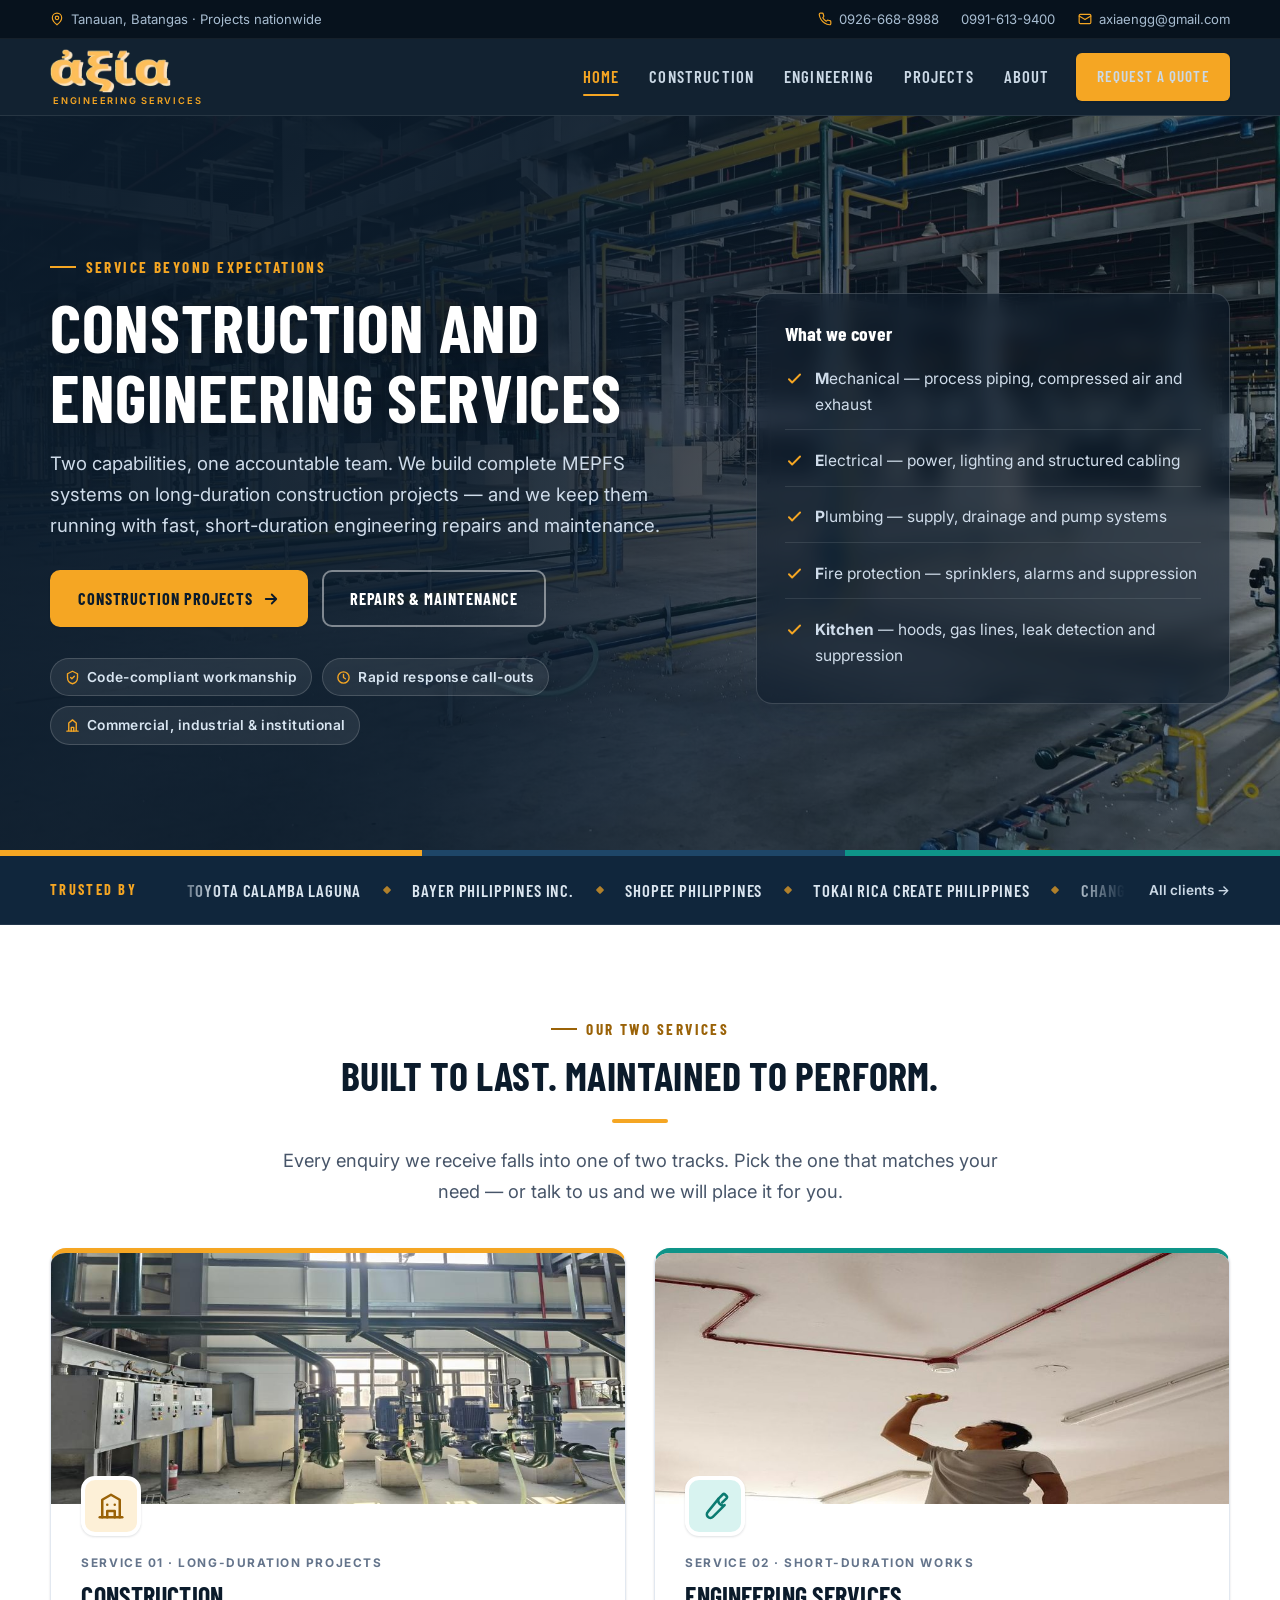
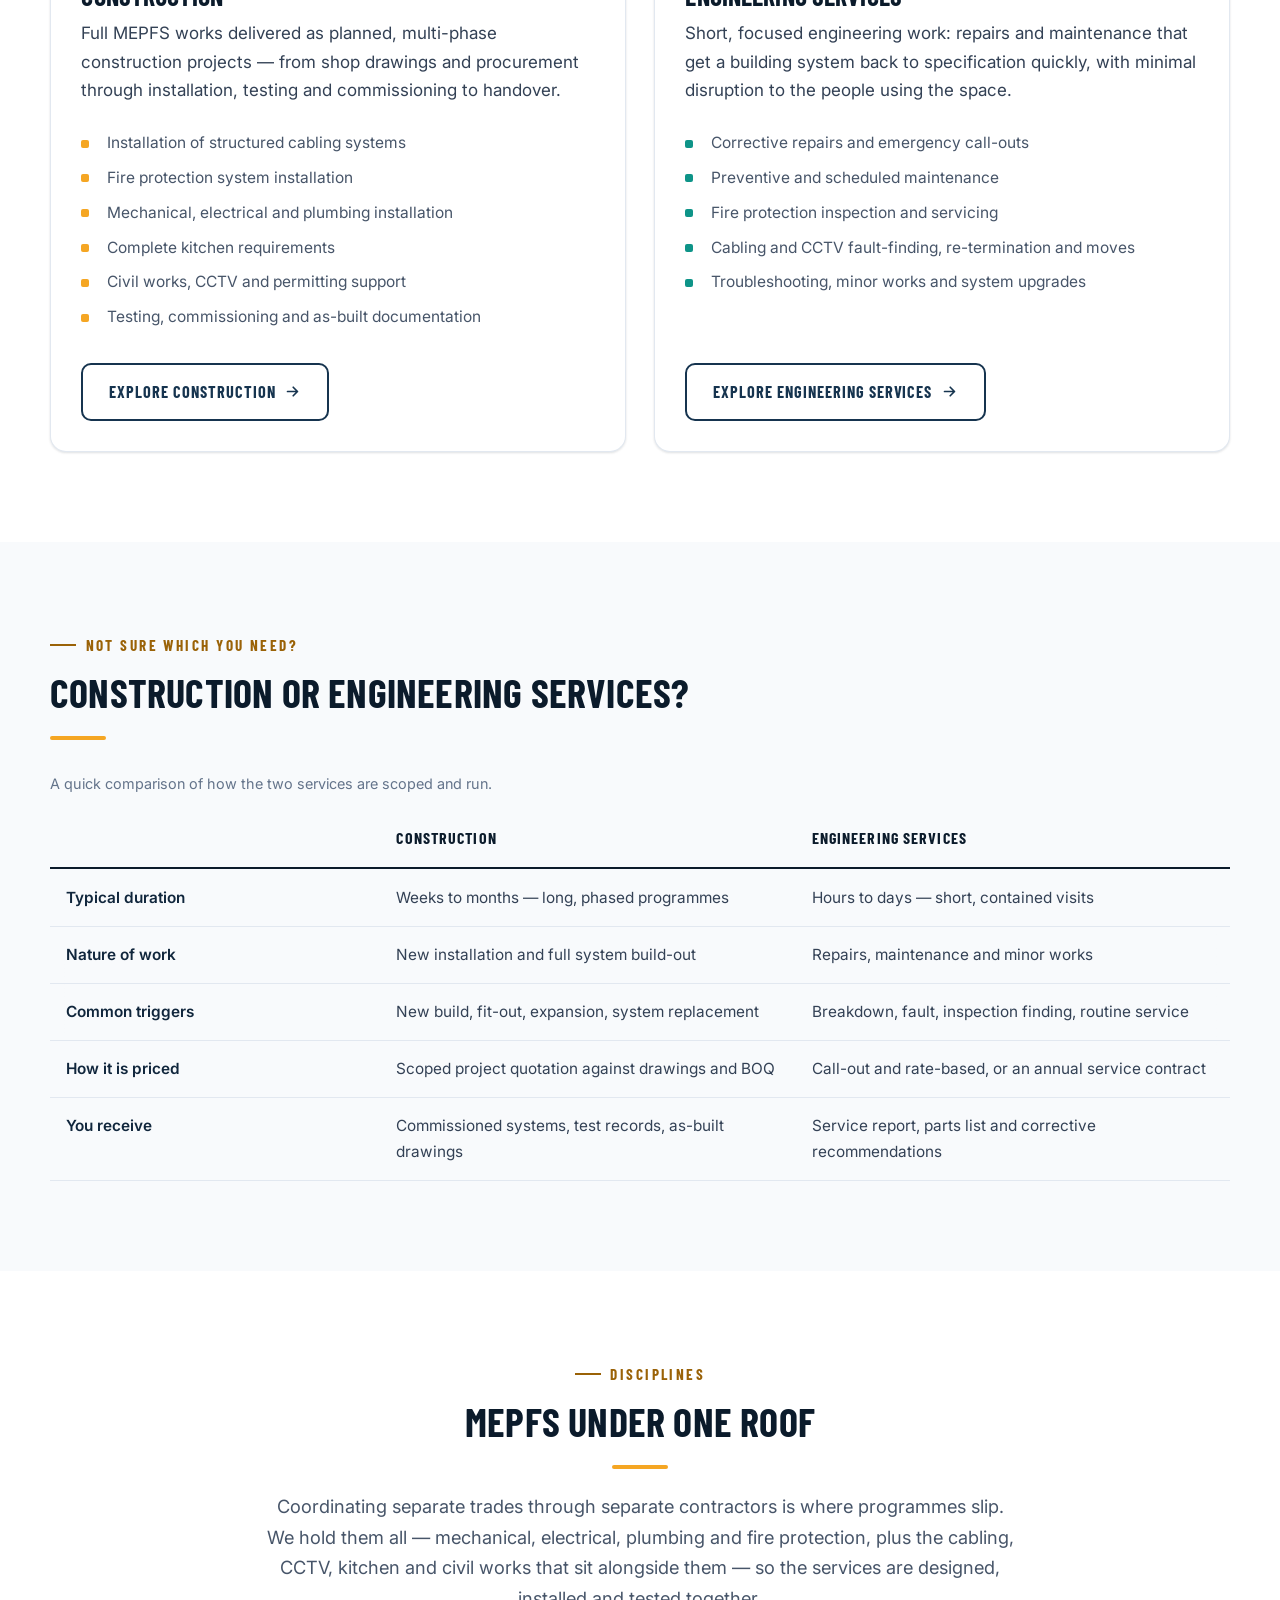
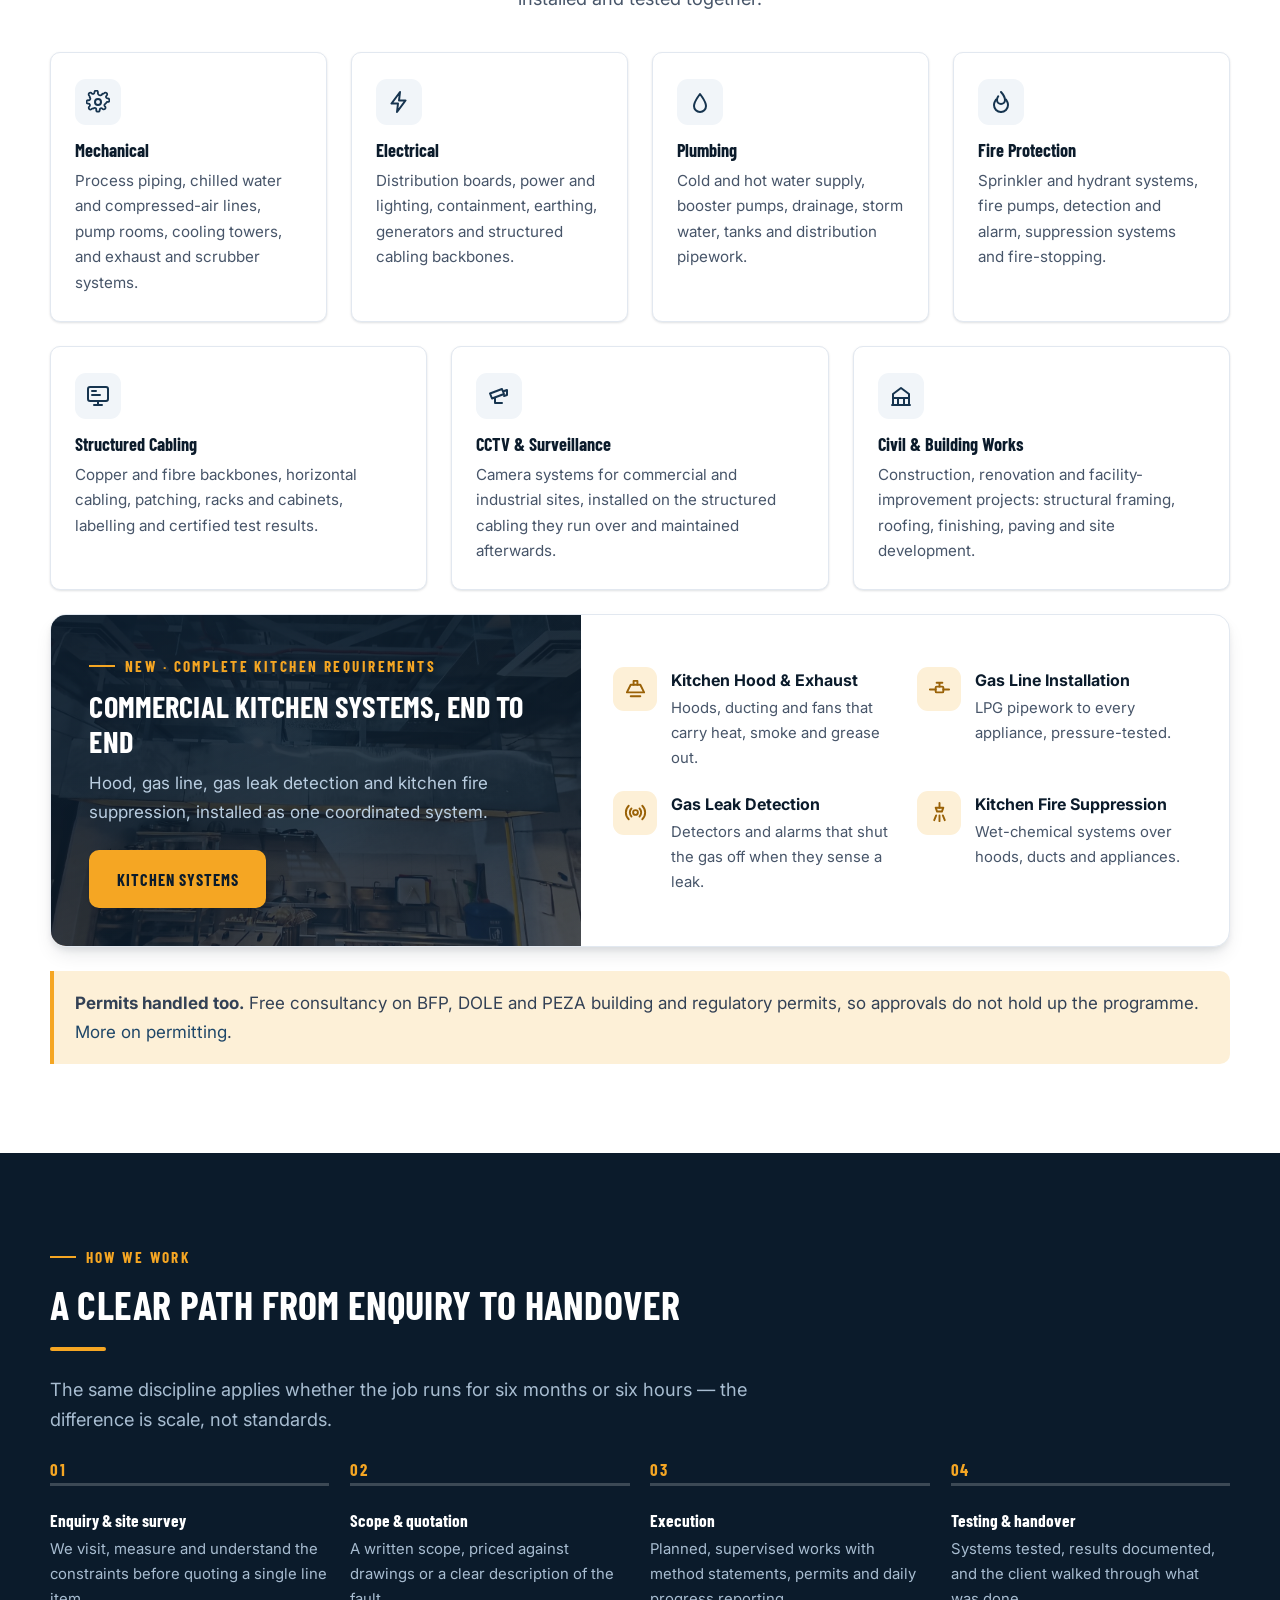
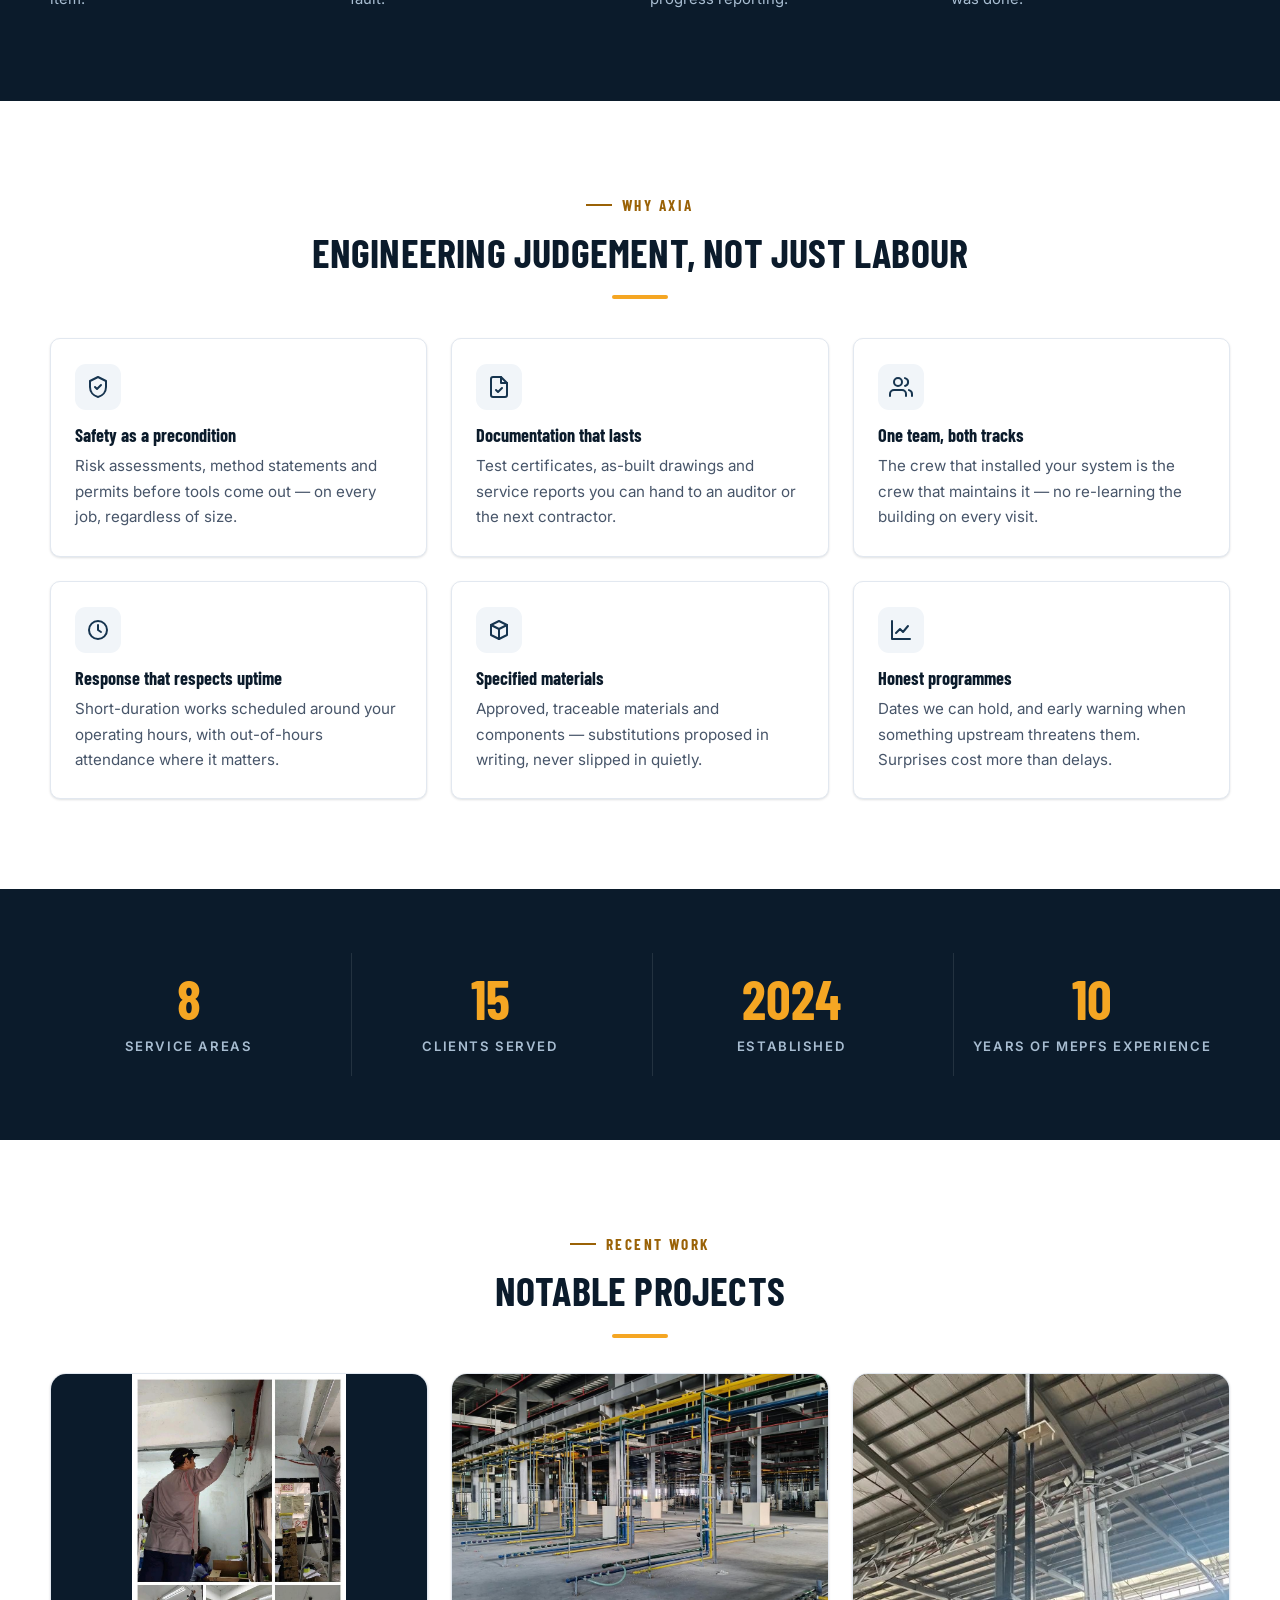
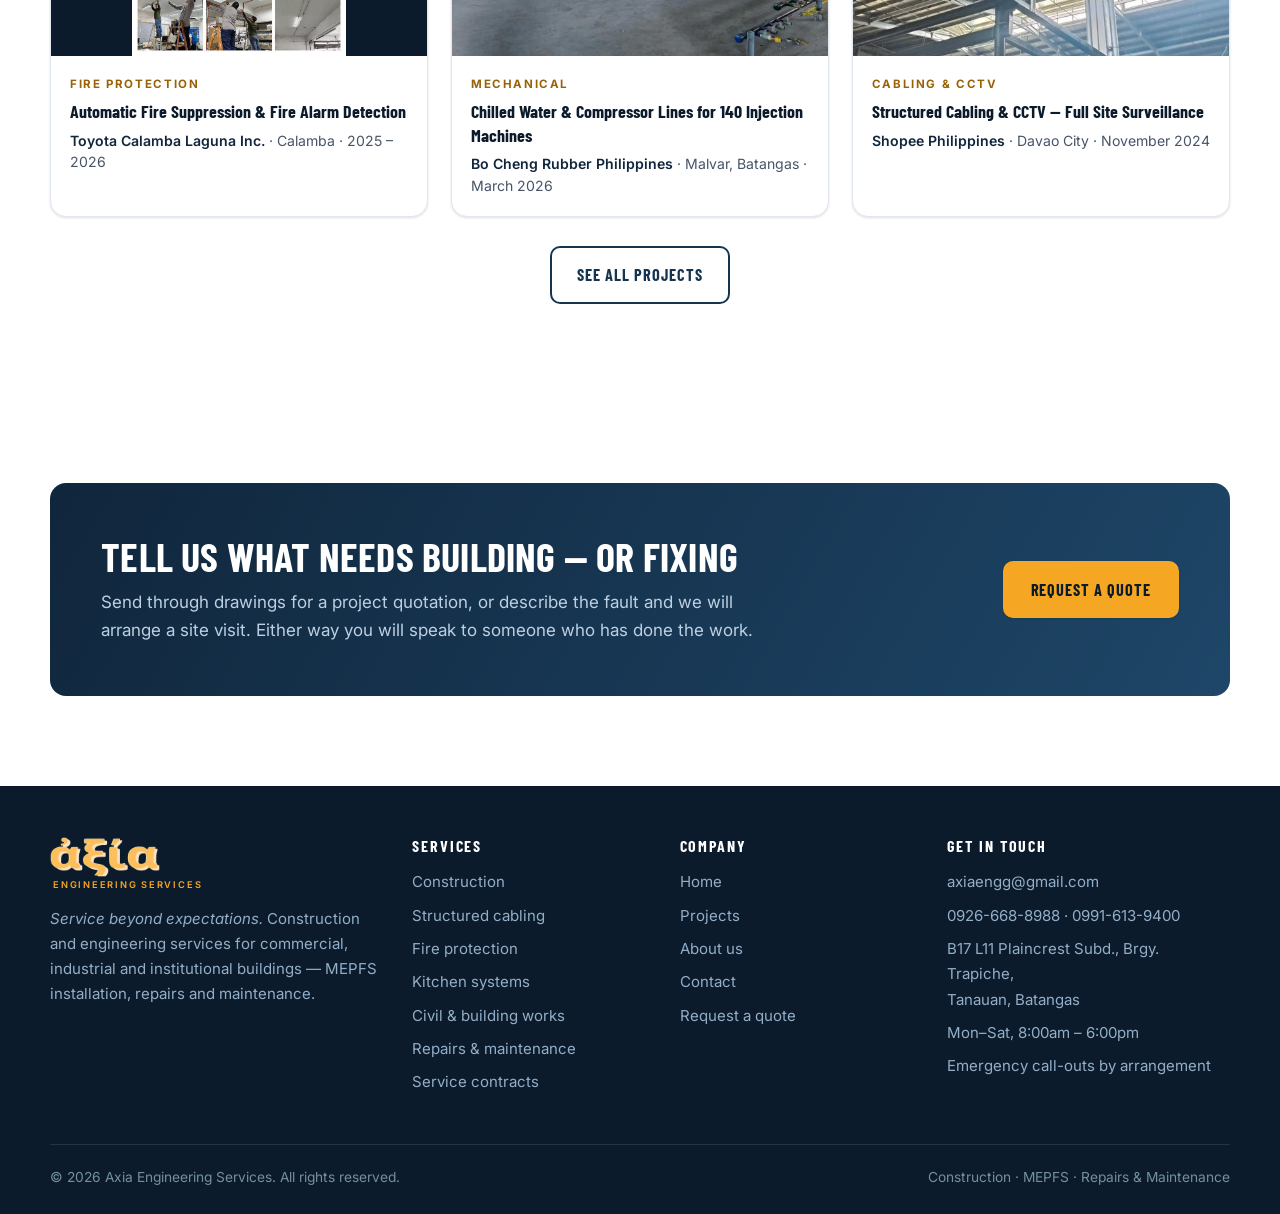
==== index.html @ fde4128d "Add kitchen system photos Five photos supplied by the owner, exported as web JPEGs (1000–1400px): th" ====
<!doctype html>
<html lang="en">
<head>
<meta charset="utf-8">
<meta name="viewport" content="width=device-width, initial-scale=1">
<title>Axia Engineering Services — Construction &amp; Engineering Services</title>
<meta name="description" content="Axia Engineering Services delivers MEPFS construction projects — structured cabling, fire protection, mechanical, electrical and plumbing works, and complete kitchen systems — alongside fast-response engineering repairs and maintenance.">
<meta name="theme-color" content="#0b1b2b">
<meta property="og:title" content="Axia Engineering Services — Construction &amp; Engineering Services">
<meta property="og:description" content="Long-duration MEPFS construction projects and short-duration engineering repairs and maintenance, delivered by one accountable team.">
<meta property="og:type" content="website">
<link rel="icon" href="assets/img/favicon.png" type="image/png" sizes="64x64">
<link rel="apple-touch-icon" href="assets/img/apple-touch-icon.png">
<link rel="preconnect" href="https://fonts.googleapis.com">
<link rel="preconnect" href="https://fonts.gstatic.com" crossorigin>
<link href="https://fonts.googleapis.com/css2?family=Barlow+Condensed:wght@600;700&family=Inter:wght@400;500;600;700&display=swap" rel="stylesheet">
<link rel="stylesheet" href="assets/css/styles.css?v=20261008c">
</head>
<body>
<a class="skip-link" href="#main">Skip to main content</a>

<div class="topbar">
  <div class="container topbar__inner">
    <span class="topbar__item topbar__item--wide"><svg viewBox="0 0 24 24" fill="none" stroke="currentColor" stroke-width="2" stroke-linecap="round" stroke-linejoin="round" aria-hidden="true"><path d="M20 10c0 6-8 12-8 12s-8-6-8-12a8 8 0 0 1 16 0z"/><circle cx="12" cy="10" r="3"/></svg> Tanauan, Batangas &middot; Projects nationwide</span>
    <span class="topbar__group">
      <a class="topbar__item" href="tel:+639266688988"><svg viewBox="0 0 24 24" fill="none" stroke="currentColor" stroke-width="2" stroke-linecap="round" stroke-linejoin="round" aria-hidden="true"><path d="M22 16.9v3a2 2 0 0 1-2.2 2 19.8 19.8 0 0 1-8.6-3.1 19.5 19.5 0 0 1-6-6A19.8 19.8 0 0 1 2.1 4.2 2 2 0 0 1 4.1 2h3a2 2 0 0 1 2 1.7c.1 1 .4 1.9.7 2.8a2 2 0 0 1-.5 2.1L8.1 9.9a16 16 0 0 0 6 6l1.3-1.2a2 2 0 0 1 2.1-.5c.9.3 1.8.6 2.8.7a2 2 0 0 1 1.7 2z"/></svg> 0926-668-8988</a>
      <a class="topbar__item topbar__item--wide" href="tel:+639916139400">0991-613-9400</a>
      <a class="topbar__item topbar__item--mid" href="mailto:axiaengg@gmail.com"><svg viewBox="0 0 24 24" fill="none" stroke="currentColor" stroke-width="2" stroke-linecap="round" stroke-linejoin="round" aria-hidden="true"><rect x="2" y="4" width="20" height="16" rx="2"/><path d="m2 7 10 6 10-6"/></svg> axiaengg@gmail.com</a>
    </span>
  </div>
</div>

<header class="site-header">
  <div class="container header-inner">
    <a class="brand" href="index.html" aria-label="Axia Engineering Services — home">
      <img class="brand__logo" src="assets/img/logo.png?v=20261008c" alt="Axia" width="604" height="220">
      <span class="brand__sub">Engineering Services</span>
    </a>

    <button class="nav-toggle" type="button" aria-expanded="false" aria-controls="primary-nav" aria-label="Toggle navigation menu">
      <span></span><span></span><span></span>
    </button>

    <nav class="nav" id="primary-nav" aria-label="Primary">
      <a href="index.html">Home</a>
      <a href="construction.html">Construction</a>
      <a href="engineering.html">Engineering</a>
      <a href="projects.html">Projects</a>
      <a href="about.html">About</a>
      <a href="contact.html" class="btn btn--primary">Request a Quote</a>
    </nav>
  </div>
</header>

<main id="main">

  <!-- ============================ HERO ============================ -->
  <section class="hero hero--photo">
    <div class="container hero__grid">
      <div class="hero__text">
        <span class="eyebrow">Service beyond expectations</span>
        <h1>Construction and Engineering Services</h1>
        <p class="lead">
          Two capabilities, one accountable team. We build complete MEPFS systems on
          long-duration construction projects — and we keep them running with fast,
          short-duration engineering repairs and maintenance.
        </p>
        <div class="btn-row" style="margin-top:1.8rem">
          <a class="btn btn--primary" href="construction.html">
            Construction Projects
            <svg viewBox="0 0 24 24" width="18" height="18" fill="none" stroke="currentColor" stroke-width="2.4" stroke-linecap="round" stroke-linejoin="round" aria-hidden="true"><path d="M5 12h14M13 6l6 6-6 6"/></svg>
          </a>
          <a class="btn btn--ghost" href="engineering.html">Repairs &amp; Maintenance</a>
        </div>
        <div class="hero__badges">
          <span class="badge">
            <svg viewBox="0 0 24 24" fill="none" stroke="currentColor" stroke-width="2.2" stroke-linecap="round" stroke-linejoin="round" aria-hidden="true"><path d="M12 2 4 6v6c0 5 3.4 8.9 8 10 4.6-1.1 8-5 8-10V6z"/><path d="m9 12 2 2 4-4"/></svg>
            Code-compliant workmanship
          </span>
          <span class="badge">
            <svg viewBox="0 0 24 24" fill="none" stroke="currentColor" stroke-width="2.2" stroke-linecap="round" stroke-linejoin="round" aria-hidden="true"><circle cx="12" cy="12" r="9"/><path d="M12 7v5l3 2"/></svg>
            Rapid response call-outs
          </span>
          <span class="badge">
            <svg viewBox="0 0 24 24" fill="none" stroke="currentColor" stroke-width="2.2" stroke-linecap="round" stroke-linejoin="round" aria-hidden="true"><path d="M3 21h18M6 21V8l6-5 6 5v13"/><path d="M10 21v-6h4v6"/></svg>
            Commercial, industrial &amp; institutional
          </span>
        </div>
      </div>

      <aside class="hero__panel" aria-labelledby="scope-heading">
        <h2 id="scope-heading">What we cover</h2>
        <ul>
          <li>
            <svg viewBox="0 0 24 24" fill="none" stroke="currentColor" stroke-width="2.4" stroke-linecap="round" stroke-linejoin="round" aria-hidden="true"><path d="m5 13 4 4L19 7"/></svg>
            <span><strong>M</strong>echanical — process piping, compressed air and exhaust</span>
          </li>
          <li>
            <svg viewBox="0 0 24 24" fill="none" stroke="currentColor" stroke-width="2.4" stroke-linecap="round" stroke-linejoin="round" aria-hidden="true"><path d="m5 13 4 4L19 7"/></svg>
            <span><strong>E</strong>lectrical — power, lighting and structured cabling</span>
          </li>
          <li>
            <svg viewBox="0 0 24 24" fill="none" stroke="currentColor" stroke-width="2.4" stroke-linecap="round" stroke-linejoin="round" aria-hidden="true"><path d="m5 13 4 4L19 7"/></svg>
            <span><strong>P</strong>lumbing — supply, drainage and pump systems</span>
          </li>
          <li>
            <svg viewBox="0 0 24 24" fill="none" stroke="currentColor" stroke-width="2.4" stroke-linecap="round" stroke-linejoin="round" aria-hidden="true"><path d="m5 13 4 4L19 7"/></svg>
            <span><strong>F</strong>ire protection — sprinklers, alarms and suppression</span>
          </li>
          <li>
            <svg viewBox="0 0 24 24" fill="none" stroke="currentColor" stroke-width="2.4" stroke-linecap="round" stroke-linejoin="round" aria-hidden="true"><path d="m5 13 4 4L19 7"/></svg>
            <span><strong>Kitchen</strong> — hoods, gas lines, leak detection and suppression</span>
          </li>
        </ul>
      </aside>
    </div>
  </section>

  <!-- ====================== TRUST BAR ====================== -->
  <section class="trustbar" aria-labelledby="trust-label">
    <div class="container trustbar__inner">
      <p class="trustbar__label" id="trust-label">Trusted by</p>
      <div class="marquee">
        <ul class="marquee__track"><li>Toyota Calamba Laguna</li><li>Bayer Philippines Inc.</li><li>Shopee Philippines</li><li>Tokai Rica Create Philippines</li><li>Changhong Technology Corp.</li><li>JTI Philippines</li><li>Envirocool Corporation</li><li>Sensient Technologies Phils. Inc.</li><li>Kyoei Kyogyo Philippines</li><li>Majalco Inc.</li><li>Coral Agri Ventures Corporation</li><li>Mezen Realty Corp.</li><li>Will's International Sales Corp.</li><li>Cobankiat Hardware</li><li>YC Construction</li><li aria-hidden="true">Toyota Calamba Laguna</li><li aria-hidden="true">Bayer Philippines Inc.</li><li aria-hidden="true">Shopee Philippines</li><li aria-hidden="true">Tokai Rica Create Philippines</li><li aria-hidden="true">Changhong Technology Corp.</li><li aria-hidden="true">JTI Philippines</li><li aria-hidden="true">Envirocool Corporation</li><li aria-hidden="true">Sensient Technologies Phils. Inc.</li><li aria-hidden="true">Kyoei Kyogyo Philippines</li><li aria-hidden="true">Majalco Inc.</li><li aria-hidden="true">Coral Agri Ventures Corporation</li><li aria-hidden="true">Mezen Realty Corp.</li><li aria-hidden="true">Will's International Sales Corp.</li><li aria-hidden="true">Cobankiat Hardware</li><li aria-hidden="true">YC Construction</li></ul>
      </div>
      <a class="trustbar__more" href="about.html#clients">All clients</a>
    </div>
  </section>

  <!-- ====================== TWO SERVICE PILLARS ====================== -->
  <section class="section" aria-labelledby="services-heading">
    <div class="container">
      <div class="text-center reveal" style="margin-bottom:2.6rem">
        <span class="eyebrow">Our two services</span>
        <h2 id="services-heading">Built to last. Maintained to perform.</h2>
        <div class="rule rule--center"></div>
        <p class="lead measure-center">
          Every enquiry we receive falls into one of two tracks. Pick the one that
          matches your need — or talk to us and we will place it for you.
        </p>
      </div>

      <div class="split">

        <!-- Pillar 1: Construction -->
        <article class="service-card reveal">
          <div class="service-card__media"><img src="assets/img/projects/pcwp-pump-room.jpg?v=20261008c" alt="Chilled water pump room with insulated headers installed by Axia" width="995" height="409" loading="lazy"></div>
          <div class="service-card__icon" aria-hidden="true">
            <svg viewBox="0 0 24 24" fill="none" stroke="currentColor" stroke-width="2" stroke-linecap="round" stroke-linejoin="round"><path d="M3 21h18"/><path d="M5 21V7l7-4 7 4v14"/><path d="M9 21v-5h6v5"/><path d="M9 11h.01M15 11h.01"/></svg>
          </div>
          <span class="service-card__tag">Service 01 · Long-duration projects</span>
          <h3>Construction</h3>
          <p>
            Full MEPFS works delivered as planned, multi-phase construction projects —
            from shop drawings and procurement through installation, testing and
            commissioning to handover.
          </p>
          <ul>
            <li>Installation of structured cabling systems</li>
            <li>Fire protection system installation</li>
            <li>Mechanical, electrical and plumbing installation</li>
            <li>Complete kitchen requirements</li>
            <li>Civil works, CCTV and permitting support</li>
            <li>Testing, commissioning and as-built documentation</li>
          </ul>
          <div class="service-card__foot">
            <a class="btn btn--outline" href="construction.html">
              Explore construction
              <svg viewBox="0 0 24 24" width="17" height="17" fill="none" stroke="currentColor" stroke-width="2.4" stroke-linecap="round" stroke-linejoin="round" aria-hidden="true"><path d="M5 12h14M13 6l6 6-6 6"/></svg>
            </a>
          </div>
        </article>

        <!-- Pillar 2: Engineering Services -->
        <article class="service-card service-card--engineering reveal">
          <div class="service-card__media"><img src="assets/img/projects/bayer-fdas.jpg?v=20261008c" alt="Axia technician servicing a ceiling detector on a fire alarm system" width="1200" height="405" loading="lazy"></div>
          <div class="service-card__icon" aria-hidden="true">
            <svg viewBox="0 0 24 24" fill="none" stroke="currentColor" stroke-width="2" stroke-linecap="round" stroke-linejoin="round"><path d="M14.7 6.3a4 4 0 0 0 5 5l-9.4 9.4a2.8 2.8 0 0 1-4-4z"/><path d="M14.7 6.3 18.4 2.6a1 1 0 0 1 1.4 0l1.6 1.6a1 1 0 0 1 0 1.4l-3.7 3.7"/></svg>
          </div>
          <span class="service-card__tag">Service 02 · Short-duration works</span>
          <h3>Engineering Services</h3>
          <p>
            Short, focused engineering work: repairs and maintenance that get a
            building system back to specification quickly, with minimal disruption
            to the people using the space.
          </p>
          <ul>
            <li>Corrective repairs and emergency call-outs</li>
            <li>Preventive and scheduled maintenance</li>
            <li>Fire protection inspection and servicing</li>
            <li>Cabling and CCTV fault-finding, re-termination and moves</li>
            <li>Troubleshooting, minor works and system upgrades</li>
          </ul>
          <div class="service-card__foot">
            <a class="btn btn--outline" href="engineering.html">
              Explore engineering services
              <svg viewBox="0 0 24 24" width="17" height="17" fill="none" stroke="currentColor" stroke-width="2.4" stroke-linecap="round" stroke-linejoin="round" aria-hidden="true"><path d="M5 12h14M13 6l6 6-6 6"/></svg>
            </a>
          </div>
        </article>

      </div>
    </div>
  </section>

  <!-- ====================== WHICH SERVICE? ====================== -->
  <section class="section section--alt" aria-labelledby="which-heading">
    <div class="container">
      <div class="reveal" style="margin-bottom:2rem">
        <span class="eyebrow">Not sure which you need?</span>
        <h2 id="which-heading">Construction or engineering services?</h2>
        <div class="rule"></div>
      </div>
      <p class="table-note reveal">
        A quick comparison of how the two services are scoped and run.
        <span class="table-note__hint">Swipe the table sideways to see both columns.</span>
      </p>
      <div class="table-scroll reveal" tabindex="0" role="region" aria-label="Comparison of construction and engineering services">
        <table class="compare">
          <thead>
            <tr>
              <th scope="col">&nbsp;</th>
              <th scope="col">Construction</th>
              <th scope="col">Engineering Services</th>
            </tr>
          </thead>
          <tbody>
            <tr>
              <th scope="row">Typical duration</th>
              <td>Weeks to months — long, phased programmes</td>
              <td>Hours to days — short, contained visits</td>
            </tr>
            <tr>
              <th scope="row">Nature of work</th>
              <td>New installation and full system build-out</td>
              <td>Repairs, maintenance and minor works</td>
            </tr>
            <tr>
              <th scope="row">Common triggers</th>
              <td>New build, fit-out, expansion, system replacement</td>
              <td>Breakdown, fault, inspection finding, routine service</td>
            </tr>
            <tr>
              <th scope="row">How it is priced</th>
              <td>Scoped project quotation against drawings and BOQ</td>
              <td>Call-out and rate-based, or an annual service contract</td>
            </tr>
            <tr>
              <th scope="row">You receive</th>
              <td>Commissioned systems, test records, as-built drawings</td>
              <td>Service report, parts list and corrective recommendations</td>
            </tr>
          </tbody>
        </table>
      </div>
    </div>
  </section>

  <!-- ====================== MEPFS DISCIPLINES ====================== -->
  <section class="section" aria-labelledby="mepfs-heading">
    <div class="container">
      <div class="text-center reveal" style="margin-bottom:2.4rem">
        <span class="eyebrow">Disciplines</span>
        <h2 id="mepfs-heading">MEPFS under one roof</h2>
        <div class="rule rule--center"></div>
        <p class="lead measure-center">
          Coordinating separate trades through separate contractors is where programmes slip.
          We hold them all — mechanical, electrical, plumbing and fire protection, plus the cabling,
          CCTV, kitchen and civil works that sit alongside them —
          so the services are designed, installed and tested together.
        </p>
      </div>

      <div class="grid grid--4 reveal">
        <div class="card">
          <div class="card__icon" aria-hidden="true">
            <svg viewBox="0 0 24 24" fill="none" stroke="currentColor" stroke-width="2" stroke-linecap="round" stroke-linejoin="round"><path d="M12 15a3 3 0 1 0 0-6 3 3 0 0 0 0 6z"/><path d="M19.4 15a1.7 1.7 0 0 0 .3 1.8l.1.1a2 2 0 1 1-2.8 2.8l-.1-.1a1.7 1.7 0 0 0-2.9 1.2V21a2 2 0 1 1-4 0v-.1A1.7 1.7 0 0 0 7 19.4a1.7 1.7 0 0 0-1.8.3l-.1.1a2 2 0 1 1-2.8-2.8l.1-.1a1.7 1.7 0 0 0-1.2-2.9H1a2 2 0 1 1 0-4h.1A1.7 1.7 0 0 0 2.6 7a1.7 1.7 0 0 0-.3-1.8l-.1-.1a2 2 0 1 1 2.8-2.8l.1.1a1.7 1.7 0 0 0 2.9-1.2V1a2 2 0 1 1 4 0v.1A1.7 1.7 0 0 0 17 2.6a1.7 1.7 0 0 0 1.8-.3l.1-.1a2 2 0 1 1 2.8 2.8l-.1.1a1.7 1.7 0 0 0 1.2 2.9H23a2 2 0 1 1 0 4h-.1a1.7 1.7 0 0 0-1.5 1z" transform="scale(0.88) translate(1.6,1.6)"/></svg>
          </div>
          <h3>Mechanical</h3>
          <p>Process piping, chilled water and compressed-air lines, pump rooms, cooling towers, and exhaust and scrubber systems.</p>
        </div>
        <div class="card">
          <div class="card__icon" aria-hidden="true">
            <svg viewBox="0 0 24 24" fill="none" stroke="currentColor" stroke-width="2" stroke-linecap="round" stroke-linejoin="round"><path d="M13 2 4.5 13.5H11L10 22l8.5-11.5H12z"/></svg>
          </div>
          <h3>Electrical</h3>
          <p>Distribution boards, power and lighting, containment, earthing, generators and structured cabling backbones.</p>
        </div>
        <div class="card">
          <div class="card__icon" aria-hidden="true">
            <svg viewBox="0 0 24 24" fill="none" stroke="currentColor" stroke-width="2" stroke-linecap="round" stroke-linejoin="round"><path d="M12 22a6 6 0 0 0 6-6c0-4-6-12-6-12S6 12 6 16a6 6 0 0 0 6 6z"/></svg>
          </div>
          <h3>Plumbing</h3>
          <p>Cold and hot water supply, booster pumps, drainage, storm water, tanks and distribution pipework.</p>
        </div>
        <div class="card">
          <div class="card__icon" aria-hidden="true">
            <svg viewBox="0 0 24 24" fill="none" stroke="currentColor" stroke-width="2" stroke-linecap="round" stroke-linejoin="round"><path d="M12 2s4 4.5 4 8a4 4 0 0 1-8 0c0-1.3.5-2.6 1.2-3.7"/><path d="M12 22a7 7 0 0 0 7-7c0-2-1-4-2-5.5"/><path d="M12 22a7 7 0 0 1-7-7c0-2 1-4 2-5.5"/></svg>
          </div>
          <h3>Fire Protection</h3>
          <p>Sprinkler and hydrant systems, fire pumps, detection and alarm, suppression systems and fire-stopping.</p>
        </div>
      </div>

      <div class="grid grid--3 reveal" style="margin-top:1.5rem">
        <div class="card">
          <div class="card__icon" aria-hidden="true">
            <svg viewBox="0 0 24 24" fill="none" stroke="currentColor" stroke-width="2" stroke-linecap="round" stroke-linejoin="round"><rect x="2" y="3" width="20" height="14" rx="2"/><path d="M8 21h8M12 17v4M6 7h4M6 11h8"/></svg>
          </div>
          <h3>Structured Cabling</h3>
          <p>Copper and fibre backbones, horizontal cabling, patching, racks and cabinets, labelling and certified test results.</p>
        </div>
        <div class="card">
          <div class="card__icon" aria-hidden="true">
            <svg viewBox="0 0 24 24" fill="none" stroke="currentColor" stroke-width="2" stroke-linecap="round" stroke-linejoin="round"><path d="M3 9.5 15 5l2 5-12 4.5z"/><path d="M8 14.5V19h7M17 7l3-1v5l-3 1"/></svg>
          </div>
          <h3>CCTV &amp; Surveillance</h3>
          <p>Camera systems for commercial and industrial sites, installed on the structured cabling they run over and maintained afterwards.</p>
        </div>
        <div class="card">
          <div class="card__icon" aria-hidden="true">
            <svg viewBox="0 0 24 24" fill="none" stroke="currentColor" stroke-width="2" stroke-linecap="round" stroke-linejoin="round"><path d="M3 21h18M4 21V10l8-6 8 6v11"/><path d="M9 21v-7h6v7M4 14h16"/></svg>
          </div>
          <h3>Civil &amp; Building Works</h3>
          <p>Construction, renovation and facility-improvement projects: structural framing, roofing, finishing, paving and site development.</p>
        </div>
      </div>
      <div class="kitchen-feature reveal">
        <div class="kitchen-feature__intro">
          <span class="eyebrow">New &middot; Complete kitchen requirements</span>
          <h3>Commercial kitchen systems, end to end</h3>
          <p>Hood, gas line, gas leak detection and kitchen fire suppression, installed as one coordinated system.</p>
          <a class="btn btn--primary" href="construction.html#kitchen">Kitchen systems</a>
        </div>
        <ul class="kitchen-feature__list">
          <li>
            <span class="kitchen-feature__icon" aria-hidden="true"><svg viewBox="0 0 24 24" fill="none" stroke="currentColor" stroke-width="2" stroke-linecap="round" stroke-linejoin="round"><path d="M3 15h18l-4-8H7z"/><path d="M10 7V3h4v4"/><path d="M7 19h10"/></svg></span>
            <span><strong>Kitchen Hood &amp; Exhaust</strong>Hoods, ducting and fans that carry heat, smoke and grease out.</span>
          </li>
          <li>
            <span class="kitchen-feature__icon" aria-hidden="true"><svg viewBox="0 0 24 24" fill="none" stroke="currentColor" stroke-width="2" stroke-linecap="round" stroke-linejoin="round"><path d="M2 12h6M16 12h6"/><rect x="8" y="9" width="8" height="6" rx="1"/><path d="M12 9V5M9 5h6"/></svg></span>
            <span><strong>Gas Line Installation</strong>LPG pipework to every appliance, pressure-tested.</span>
          </li>
          <li>
            <span class="kitchen-feature__icon" aria-hidden="true"><svg viewBox="0 0 24 24" fill="none" stroke="currentColor" stroke-width="2" stroke-linecap="round" stroke-linejoin="round"><circle cx="12" cy="12" r="2.5"/><path d="M7.8 7.8a6 6 0 0 0 0 8.4M16.2 7.8a6 6 0 0 1 0 8.4M4.9 4.9a10 10 0 0 0 0 14.2M19.1 4.9a10 10 0 0 1 0 14.2"/></svg></span>
            <span><strong>Gas Leak Detection</strong>Detectors and alarms that shut the gas off when they sense a leak.</span>
          </li>
          <li>
            <span class="kitchen-feature__icon" aria-hidden="true"><svg viewBox="0 0 24 24" fill="none" stroke="currentColor" stroke-width="2" stroke-linecap="round" stroke-linejoin="round"><path d="M12 2v5"/><path d="M8 7h8l-1.5 4h-5z"/><path d="M8.5 15 6.5 20M12 15v6M15.5 15l2 5"/></svg></span>
            <span><strong>Kitchen Fire Suppression</strong>Wet-chemical systems over hoods, ducts and appliances.</span>
          </li>
        </ul>
      </div>
      <div class="callout reveal" style="margin-top:1.5rem">
        <p><strong>Permits handled too.</strong> Free consultancy on BFP, DOLE and PEZA building and regulatory permits, so approvals do not hold up the programme. <a href="construction.html#permits">More on permitting</a>.</p>
      </div>
    </div>
  </section>

  <!-- ====================== HOW WE WORK ====================== -->
  <section class="section section--navy" aria-labelledby="process-heading">
    <div class="container">
      <div class="reveal" style="margin-bottom:3rem">
        <span class="eyebrow">How we work</span>
        <h2 id="process-heading">A clear path from enquiry to handover</h2>
        <div class="rule"></div>
        <p class="lead measure">
          The same discipline applies whether the job runs for six months or six hours —
          the difference is scale, not standards.
        </p>
      </div>

      <div class="steps reveal">
        <div class="step">
          <h3>Enquiry &amp; site survey</h3>
          <p>We visit, measure and understand the constraints before quoting a single line item.</p>
        </div>
        <div class="step">
          <h3>Scope &amp; quotation</h3>
          <p>A written scope, priced against drawings or a clear description of the fault.</p>
        </div>
        <div class="step">
          <h3>Execution</h3>
          <p>Planned, supervised works with method statements, permits and daily progress reporting.</p>
        </div>
        <div class="step">
          <h3>Testing &amp; handover</h3>
          <p>Systems tested, results documented, and the client walked through what was done.</p>
        </div>
      </div>
    </div>
  </section>

  <!-- ====================== WHY AXIA ====================== -->
  <section class="section" aria-labelledby="why-heading">
    <div class="container">
      <div class="text-center reveal" style="margin-bottom:2.4rem">
        <span class="eyebrow">Why Axia</span>
        <h2 id="why-heading">Engineering judgement, not just labour</h2>
        <div class="rule rule--center"></div>
      </div>
      <div class="grid grid--3 reveal">
        <div class="card">
          <div class="card__icon" aria-hidden="true">
            <svg viewBox="0 0 24 24" fill="none" stroke="currentColor" stroke-width="2" stroke-linecap="round" stroke-linejoin="round"><path d="M12 2 4 6v6c0 5 3.4 8.9 8 10 4.6-1.1 8-5 8-10V6z"/><path d="m9 12 2 2 4-4"/></svg>
          </div>
          <h3>Safety as a precondition</h3>
          <p>Risk assessments, method statements and permits before tools come out — on every job, regardless of size.</p>
        </div>
        <div class="card">
          <div class="card__icon" aria-hidden="true">
            <svg viewBox="0 0 24 24" fill="none" stroke="currentColor" stroke-width="2" stroke-linecap="round" stroke-linejoin="round"><path d="M14 2H6a2 2 0 0 0-2 2v16a2 2 0 0 0 2 2h12a2 2 0 0 0 2-2V8z"/><path d="M14 2v6h6M9 15l2 2 4-4"/></svg>
          </div>
          <h3>Documentation that lasts</h3>
          <p>Test certificates, as-built drawings and service reports you can hand to an auditor or the next contractor.</p>
        </div>
        <div class="card">
          <div class="card__icon" aria-hidden="true">
            <svg viewBox="0 0 24 24" fill="none" stroke="currentColor" stroke-width="2" stroke-linecap="round" stroke-linejoin="round"><path d="M17 21v-2a4 4 0 0 0-4-4H5a4 4 0 0 0-4 4v2"/><circle cx="9" cy="7" r="4"/><path d="M23 21v-2a4 4 0 0 0-3-3.9M16 3.1a4 4 0 0 1 0 7.8"/></svg>
          </div>
          <h3>One team, both tracks</h3>
          <p>The crew that installed your system is the crew that maintains it — no re-learning the building on every visit.</p>
        </div>
        <div class="card">
          <div class="card__icon" aria-hidden="true">
            <svg viewBox="0 0 24 24" fill="none" stroke="currentColor" stroke-width="2" stroke-linecap="round" stroke-linejoin="round"><circle cx="12" cy="12" r="9"/><path d="M12 7v5l3 2"/></svg>
          </div>
          <h3>Response that respects uptime</h3>
          <p>Short-duration works scheduled around your operating hours, with out-of-hours attendance where it matters.</p>
        </div>
        <div class="card">
          <div class="card__icon" aria-hidden="true">
            <svg viewBox="0 0 24 24" fill="none" stroke="currentColor" stroke-width="2" stroke-linecap="round" stroke-linejoin="round"><path d="M20 7 12 3 4 7v10l8 4 8-4z"/><path d="M4 7l8 4 8-4M12 11v10"/></svg>
          </div>
          <h3>Specified materials</h3>
          <p>Approved, traceable materials and components — substitutions proposed in writing, never slipped in quietly.</p>
        </div>
        <div class="card">
          <div class="card__icon" aria-hidden="true">
            <svg viewBox="0 0 24 24" fill="none" stroke="currentColor" stroke-width="2" stroke-linecap="round" stroke-linejoin="round"><path d="M3 3v18h18"/><path d="m7 15 4-4 3 3 5-6"/></svg>
          </div>
          <h3>Honest programmes</h3>
          <p>Dates we can hold, and early warning when something upstream threatens them. Surprises cost more than delays.</p>
        </div>
      </div>
    </div>
  </section>

  <!-- ====================== STATS ====================== -->
  <section class="section section--tight section--navy" aria-label="Capability at a glance">
    <div class="container stats reveal">
      <div class="stat">
        <div class="stat__num" data-count="8">8</div>
        <div class="stat__label">Service areas</div>
      </div>
      <div class="stat">
        <div class="stat__num" data-count="15">15</div>
        <div class="stat__label">Clients served</div>
      </div>
      <div class="stat">
        <div class="stat__num">2024</div>
        <div class="stat__label">Established</div>
      </div>
      <div class="stat">
        <div class="stat__num" data-count="10">10</div>
        <div class="stat__label">Years of MEPFS experience</div>
      </div>
    </div>
  </section>

  <!-- ====================== PROJECTS ====================== -->
  <section class="section" aria-labelledby="recent-heading">
    <div class="container">
      <div class="text-center reveal" style="margin-bottom:2.2rem">
        <span class="eyebrow">Recent work</span>
        <h2 id="recent-heading">Notable projects</h2>
        <div class="rule rule--center"></div>
      </div>
      <div class="projects reveal" style="margin-bottom:1.8rem">
        <article class="project">
          <div class="project__media project__media--contain">
            <img src="assets/img/projects/toyota-fire-suppression.jpg?v=20261008c" alt="Technicians installing fire suppression pipework and alarm devices" width="727" height="959" loading="lazy">
          </div>
          <div class="project__body">
            <span class="project__tag">Fire protection</span>
            <h3>Automatic Fire Suppression &amp; Fire Alarm Detection</h3>
            <p class="project__meta"><strong>Toyota Calamba Laguna Inc.</strong> &middot; Calamba &middot; 2025 – 2026</p>
          </div>
        </article>
        <article class="project">
          <div class="project__media">
            <img src="assets/img/projects/bo-cheng-chilled-water.jpg?v=20261008c" alt="Overhead chilled water and compressed air pipework across a production floor" width="1200" height="785" loading="lazy">
          </div>
          <div class="project__body">
            <span class="project__tag">Mechanical</span>
            <h3>Chilled Water &amp; Compressor Lines for 140 Injection Machines</h3>
            <p class="project__meta"><strong>Bo Cheng Rubber Philippines</strong> &middot; Malvar, Batangas &middot; March 2026</p>
          </div>
        </article>
        <article class="project">
          <div class="project__media">
            <img src="assets/img/projects/shopee-davao-cctv-1.jpg?v=20261008c" alt="Pole-mounted CCTV camera and floodlight under the warehouse roof at Shopee Davao" width="544" height="499" loading="lazy">
          </div>
          <div class="project__body">
            <span class="project__tag">Cabling &amp; CCTV</span>
            <h3>Structured Cabling &amp; CCTV — Full Site Surveillance</h3>
            <p class="project__meta"><strong>Shopee Philippines</strong> &middot; Davao City &middot; November 2024</p>
          </div>
        </article>
      </div>
      <p class="text-center reveal" style="margin:0">
        <a class="btn btn--outline" href="projects.html">See all projects</a>
      </p>
    </div>
  </section>

  <!-- ====================== CTA ====================== -->
  <section class="section">
    <div class="container">
      <div class="cta reveal">
        <div>
          <h2>Tell us what needs building — or fixing</h2>
          <p>
            Send through drawings for a project quotation, or describe the fault and
            we will arrange a site visit. Either way you will speak to someone who
            has done the work.
          </p>
        </div>
        <div class="btn-row">
          <a class="btn btn--primary" href="contact.html">Request a Quote</a>
        </div>
      </div>
    </div>
  </section>

</main>

<footer class="site-footer">
  <div class="container">
    <div class="footer-grid">
      <div>
        <a class="brand" href="index.html">
          <img class="brand__logo" src="assets/img/logo.png?v=20261008c" alt="Axia" width="604" height="220">
          <span class="brand__sub">Engineering Services</span>
        </a>
        <p><em>Service beyond expectations.</em> Construction and engineering services for commercial, industrial and institutional buildings — MEPFS installation, repairs and maintenance.</p>
      </div>

      <div>
        <h3>Services</h3>
        <ul>
          <li><a href="construction.html">Construction</a></li>
          <li><a href="construction.html#cabling">Structured cabling</a></li>
          <li><a href="construction.html#fire">Fire protection</a></li>
          <li><a href="construction.html#kitchen">Kitchen systems</a></li>
          <li><a href="construction.html#civil">Civil &amp; building works</a></li>
          <li><a href="engineering.html">Repairs &amp; maintenance</a></li>
          <li><a href="engineering.html#contracts">Service contracts</a></li>
        </ul>
      </div>

      <div>
        <h3>Company</h3>
        <ul>
          <li><a href="index.html">Home</a></li>
          <li><a href="projects.html">Projects</a></li>
          <li><a href="about.html">About us</a></li>
          <li><a href="contact.html">Contact</a></li>
          <li><a href="contact.html#enquiry">Request a quote</a></li>
        </ul>
      </div>

      <div>
        <h3>Get in touch</h3>
        <ul>
          <li><a href="mailto:axiaengg@gmail.com">axiaengg@gmail.com</a></li>
          <li><a href="tel:+639266688988">0926-668-8988</a> &middot; <a href="tel:+639916139400">0991-613-9400</a></li>
          <li>B17 L11 Plaincrest Subd., Brgy. Trapiche,<br>Tanauan, Batangas</li>
          <li>Mon–Sat, 8:00am – 6:00pm</li>
          <li>Emergency call-outs by arrangement</li>
        </ul>
      </div>
    </div>

    <div class="footer-bottom">
      <span>&copy; <span data-year>2026</span> Axia Engineering Services. All rights reserved.</span>
      <span>Construction &middot; MEPFS &middot; Repairs &amp; Maintenance</span>
    </div>
  </div>
</footer>

<nav class="mobile-cta" aria-label="Quick contact">
  <a class="mobile-cta__call" href="tel:+639266688988"><svg viewBox="0 0 24 24" fill="none" stroke="currentColor" stroke-width="2" stroke-linecap="round" stroke-linejoin="round" aria-hidden="true"><path d="M22 16.9v3a2 2 0 0 1-2.2 2 19.8 19.8 0 0 1-8.6-3.1 19.5 19.5 0 0 1-6-6A19.8 19.8 0 0 1 2.1 4.2 2 2 0 0 1 4.1 2h3a2 2 0 0 1 2 1.7c.1 1 .4 1.9.7 2.8a2 2 0 0 1-.5 2.1L8.1 9.9a16 16 0 0 0 6 6l1.3-1.2a2 2 0 0 1 2.1-.5c.9.3 1.8.6 2.8.7a2 2 0 0 1 1.7 2z"/></svg> Call us</a>
  <a class="mobile-cta__quote" href="contact.html">Get a Quote</a>
</nav>

<script src="assets/js/main.js?v=20261008c" defer></script>
</body>
</html>
---- assets/css/styles.css ----
/* ==========================================================================
   Axia Engineering Services — Global stylesheet
   Palette: deep industrial navy + safety amber
   ========================================================================== */

:root {
  --navy-900: #0b1b2b;
  --navy-800: #10263c;
  --navy-700: #16344f;
  --navy-600: #1e4668;
  --amber-500: #f5a623;
  --amber-600: #d98c09;
  --amber-ink: #9a6207; /* amber dark enough for text on light backgrounds (5.09:1 on white) */
  --amber-100: #fdf0d7;
  --slate-700: #334155;
  --slate-600: #475569;
  --slate-500: #64748b;
  --slate-300: #cbd5e1;
  --slate-200: #e2e8f0;
  --slate-100: #f1f5f9;
  --slate-50: #f8fafc;
  --white: #ffffff;
  --teal-500: #0e9488;

  --font-head: "Barlow Condensed", "Oswald", "Arial Narrow", system-ui, sans-serif;
  --font-body: "Inter", -apple-system, BlinkMacSystemFont, "Segoe UI", Roboto, Helvetica, Arial, sans-serif;

  --shadow-sm: 0 1px 2px rgba(11, 27, 43, .06), 0 1px 3px rgba(11, 27, 43, .08);
  --shadow-md: 0 4px 6px -1px rgba(11, 27, 43, .08), 0 10px 20px -5px rgba(11, 27, 43, .12);
  --shadow-lg: 0 20px 40px -12px rgba(11, 27, 43, .22);

  --radius: 10px;
  --radius-lg: 16px;
  --maxw: 1180px;
  --header-h: 76px;
}

/* ------------------------------ Reset ----------------------------------- */
*, *::before, *::after { box-sizing: border-box; }
html { -webkit-text-size-adjust: 100%; scroll-behavior: smooth; scroll-padding-top: calc(var(--header-h) + 16px); }
body {
  margin: 0;
  overflow-x: hidden;
  font-family: var(--font-body);
  font-size: 17px;
  line-height: 1.68;
  color: var(--slate-700);
  background: var(--white);
  -webkit-font-smoothing: antialiased;
}
img, svg { max-width: 100%; display: block; }
a { color: var(--navy-600); text-decoration: none; }
a:hover { color: var(--amber-ink); }
h1, h2, h3, h4 {
  font-family: var(--font-head);
  color: var(--navy-900);
  line-height: 1.14;
  letter-spacing: .005em;
  margin: 0 0 .5em;
  font-weight: 700;
}
h1 { font-size: clamp(2.3rem, 5.2vw, 3.6rem); text-transform: uppercase; letter-spacing: .01em; }
h2 { font-size: clamp(1.8rem, 3.6vw, 2.5rem); text-transform: uppercase; }
h3 { font-size: 1.3rem; }
p { margin: 0 0 1.1em; }
ul { margin: 0 0 1.1em; padding-left: 1.2em; }
li { margin-bottom: .4em; }
hr { border: 0; border-top: 1px solid var(--slate-200); margin: 2.5rem 0; }

/* ---------------------------- Utilities --------------------------------- */
.container { width: min(100% - 2.5rem, var(--maxw)); margin-inline: auto; }
.section { padding: clamp(3.5rem, 7vw, 6rem) 0; }
.section--tight { padding: clamp(2.5rem, 5vw, 4rem) 0; }
.section--alt { background: var(--slate-50); }
.section--navy { background: var(--navy-900); color: var(--slate-300); }
.section--navy h2, .section--navy h3 { color: var(--white); }
.text-center { text-align: center; }
.lead { font-size: 1.14rem; color: var(--slate-600); }
.section--navy .lead { color: #a8bdd1; }
.measure { max-width: 68ch; }
.measure-center { max-width: 68ch; margin-inline: auto; }
.skip-link {
  position: absolute; left: -9999px; top: 0; z-index: 999;
  background: var(--amber-500); color: var(--navy-900);
  padding: .7rem 1.2rem; font-weight: 700; border-radius: 0 0 var(--radius) 0;
}
.skip-link:focus { left: 0; }
:focus-visible { outline: 3px solid var(--amber-500); outline-offset: 2px; border-radius: 4px; }

.eyebrow {
  display: inline-block;
  font-family: var(--font-head);
  font-weight: 700;
  font-size: .95rem;
  letter-spacing: .16em;
  text-transform: uppercase;
  color: var(--amber-ink);
  margin-bottom: .7rem;
}
.section--navy .eyebrow { color: var(--amber-500); }
.rule {
  width: 56px; height: 4px; border-radius: 2px;
  background: var(--amber-500); margin: 0 0 1.4rem;
}
.rule--center { margin-inline: auto; }

/* ------------------------------ Buttons --------------------------------- */
.btn {
  display: inline-flex; align-items: center; gap: .55rem;
  font-family: var(--font-head);
  font-weight: 700; font-size: 1.02rem; letter-spacing: .06em; text-transform: uppercase;
  padding: .82rem 1.6rem;
  border-radius: var(--radius);
  border: 2px solid transparent;
  cursor: pointer;
  transition: transform .15s ease, background-color .15s ease, color .15s ease, border-color .15s ease, box-shadow .15s ease;
  white-space: nowrap;
  max-width: 100%;
}
@media (max-width: 620px) {
  .btn { white-space: normal; text-align: center; }
}
.btn:hover { transform: translateY(-2px); }
.btn--primary { background: var(--amber-500); color: var(--navy-900); box-shadow: var(--shadow-sm); }
.btn--primary:hover { background: #ffb73d; color: var(--navy-900); box-shadow: var(--shadow-md); }
.btn--ghost { border-color: rgba(255,255,255,.45); color: var(--white); }
.btn--ghost:hover { border-color: var(--white); background: rgba(255,255,255,.1); color: var(--white); }
.btn--outline { border-color: var(--navy-700); color: var(--navy-700); }
.btn--outline:hover { background: var(--navy-700); color: var(--white); }
.btn-row { display: flex; flex-wrap: wrap; gap: .9rem; }
.btn-row--center { justify-content: center; }

/* ------------------------------ Header ---------------------------------- */
.site-header {
  position: sticky; top: 0; z-index: 100;
  background: rgba(11, 27, 43, .97);
  backdrop-filter: saturate(140%) blur(8px);
  border-bottom: 1px solid rgba(255,255,255,.09);
}
.header-inner {
  display: flex; align-items: center; justify-content: space-between;
  gap: 1.5rem; min-height: var(--header-h);
}
/* Brand lockup: the ἀξία wordmark image with "Engineering Services" set
   beneath it. The image carries its own amber, so it sits on dark surfaces
   as supplied; width/height attributes in the markup reserve its box. */
.brand { display: inline-flex; flex-direction: column; align-items: flex-start; gap: .22rem; color: var(--white); }
.brand:hover { color: var(--white); }
.brand__logo { height: 44px; width: auto; display: block; }
.brand__sub {
  font-size: .58rem; letter-spacing: .19em; text-transform: uppercase;
  color: var(--amber-500); font-weight: 600; padding-left: 3px; line-height: 1;
}
@media (max-width: 420px) { .brand__logo { height: 36px; } .brand__sub { font-size: .5rem; } }

.nav { display: flex; align-items: center; gap: .3rem; }
.nav a {
  font-family: var(--font-head);
  font-size: 1.04rem; font-weight: 600; letter-spacing: .07em; text-transform: uppercase;
  color: #cbd9e6; padding: .55rem .78rem; border-radius: 6px;
  white-space: nowrap;
}
.nav a:hover { color: var(--white); background: rgba(255,255,255,.08); }
.nav a.is-active { color: var(--amber-500); }
.nav .btn { margin-left: .6rem; padding: .6rem 1.15rem; font-size: .95rem; }
.nav .btn:hover { color: var(--navy-900); }

.nav-toggle {
  display: none; background: none; border: 1px solid rgba(255,255,255,.3);
  border-radius: 8px; padding: .5rem .6rem; cursor: pointer;
}
.nav-toggle span { display: block; width: 22px; height: 2px; background: var(--white); margin: 4px 0; transition: transform .2s ease, opacity .2s ease; }
.nav-toggle[aria-expanded="true"] span:nth-child(1) { transform: translateY(6px) rotate(45deg); }
.nav-toggle[aria-expanded="true"] span:nth-child(2) { opacity: 0; }
.nav-toggle[aria-expanded="true"] span:nth-child(3) { transform: translateY(-6px) rotate(-45deg); }

@media (max-width: 1000px) {
  .nav-toggle { display: block; }
  .nav {
    position: absolute; top: var(--header-h); left: 0; right: 0;
    flex-direction: column; align-items: stretch; gap: 0;
    background: var(--navy-900);
    border-bottom: 1px solid rgba(255,255,255,.1);
    padding: .5rem 1.25rem 1.3rem;
    display: none;
  }
  .nav.is-open { display: flex; }
  .nav a { padding: .8rem .2rem; border-bottom: 1px solid rgba(255,255,255,.07); border-radius: 0; }
  .nav .btn { margin: .9rem 0 0; justify-content: center; border-bottom: 0; }
}

/* ------------------------------- Hero ----------------------------------- */
.hero {
  position: relative;
  background:
    linear-gradient(115deg, rgba(11,27,43,.96) 0%, rgba(16,38,60,.93) 45%, rgba(30,70,104,.88) 100%),
    url("data:image/svg+xml,%3Csvg xmlns='http://www.w3.org/2000/svg' width='80' height='80' viewBox='0 0 80 80'%3E%3Cg fill='none' stroke='%23ffffff' stroke-opacity='.07' stroke-width='1'%3E%3Cpath d='M0 40h80M40 0v80M0 0l80 80M80 0L0 80'/%3E%3C/g%3E%3C/svg%3E");
  background-size: cover, 80px 80px;
  color: var(--white);
  padding: clamp(4rem, 9vw, 7.5rem) 0 clamp(3.5rem, 7vw, 6rem);
  overflow: hidden;
}
.hero::after {
  content: ""; position: absolute; left: 0; right: 0; bottom: 0; height: 6px;
  background: linear-gradient(90deg, var(--amber-500) 0 33%, var(--navy-600) 33% 66%, var(--teal-500) 66% 100%);
}
.hero h1 { color: var(--white); margin-bottom: 1rem; }
.hero__grid { display: grid; grid-template-columns: 1.15fr .85fr; gap: clamp(2rem, 5vw, 4rem); align-items: center; }
.hero__grid > * { min-width: 0; }
.hero__text p { color: #b9cde0; font-size: 1.16rem; max-width: 56ch; }
.hero__badges { display: flex; flex-wrap: wrap; gap: .6rem; margin-top: 1.9rem; }
.badge {
  display: inline-flex; align-items: center; gap: .45rem;
  font-size: .86rem; font-weight: 600; letter-spacing: .03em;
  background: rgba(255,255,255,.08); border: 1px solid rgba(255,255,255,.16);
  color: #d8e5f1; padding: .42rem .85rem; border-radius: 100px;
}
.badge svg { width: 15px; height: 15px; flex: 0 0 auto; color: var(--amber-500); }
.hero__panel {
  background: rgba(255,255,255,.055);
  border: 1px solid rgba(255,255,255,.14);
  border-radius: var(--radius-lg);
  padding: 1.75rem;
  box-shadow: var(--shadow-lg);
}
.hero__panel h2 { font-size: 1.22rem; color: var(--white); text-transform: none; letter-spacing: 0; }
.hero__panel ul { list-style: none; padding: 0; margin: 0; }
.hero__panel li {
  display: flex; gap: .7rem; align-items: flex-start;
  padding: .72rem 0; border-bottom: 1px solid rgba(255,255,255,.1);
  font-size: .97rem; color: #cfdcea;
}
.hero__panel li:last-child { border-bottom: 0; padding-bottom: 0; }
.hero__panel li svg { width: 19px; height: 19px; flex: 0 0 auto; margin-top: 3px; color: var(--amber-500); }
@media (max-width: 880px) { .hero__grid { grid-template-columns: 1fr; } }

/* --------------------------- Page banner -------------------------------- */
.page-hero {
  background: linear-gradient(120deg, var(--navy-900) 0%, var(--navy-700) 100%);
  color: var(--white);
  padding: clamp(2.8rem, 6vw, 4.6rem) 0 clamp(2.4rem, 5vw, 3.6rem);
  position: relative;
}
.page-hero::after {
  content: ""; position: absolute; inset: auto 0 0 0; height: 5px;
  background: linear-gradient(90deg, var(--amber-500) 0 50%, var(--teal-500) 50% 100%);
}
.page-hero h1 { color: var(--white); margin-bottom: .6rem; }
.page-hero p { color: #b9cde0; max-width: 64ch; margin-bottom: 0; font-size: 1.1rem; }
.breadcrumb { font-size: .85rem; color: #93aec7; margin-bottom: 1rem; letter-spacing: .02em; }
.breadcrumb a { color: #93aec7; }
.breadcrumb a:hover { color: var(--amber-500); }

/* ------------------------- Service split cards -------------------------- */
.split { display: grid; grid-template-columns: repeat(2, 1fr); gap: 1.75rem; }
.split > * { min-width: 0; }
@media (max-width: 860px) { .split { grid-template-columns: 1fr; } }

.service-card {
  display: flex; flex-direction: column;
  background: var(--white);
  border: 1px solid var(--slate-200);
  border-top: 5px solid var(--amber-500);
  border-radius: var(--radius-lg);
  padding: 2rem 1.9rem 1.9rem;
  box-shadow: var(--shadow-sm);
  transition: transform .18s ease, box-shadow .18s ease;
}
.service-card:hover { transform: translateY(-4px); box-shadow: var(--shadow-md); }
.service-card--engineering { border-top-color: var(--teal-500); }
.service-card__icon {
  width: 56px; height: 56px; border-radius: 14px;
  display: grid; place-items: center;
  background: var(--amber-100); color: var(--amber-ink);
  margin-bottom: 1.1rem;
}
.service-card--engineering .service-card__icon { background: #d8f3f0; color: #0b7b71; }
.service-card__icon svg { width: 30px; height: 30px; }
.service-card__tag {
  display: inline-block; font-size: .74rem; font-weight: 700;
  letter-spacing: .13em; text-transform: uppercase;
  color: var(--slate-500); margin-bottom: .45rem;
}
.service-card h3 { font-size: 1.62rem; text-transform: uppercase; margin-bottom: .55rem; }
.service-card ul { list-style: none; padding: 0; margin: .4rem 0 1.5rem; }
.service-card ul li {
  position: relative; padding-left: 1.6rem; margin-bottom: .55rem;
  font-size: .97rem; color: var(--slate-600);
}
.service-card ul li::before {
  content: ""; position: absolute; left: 0; top: .62em;
  width: 8px; height: 8px; border-radius: 2px; background: var(--amber-500);
}
.service-card--engineering ul li::before { background: var(--teal-500); }
.service-card__foot { margin-top: auto; }

/* ------------------------------ Grids ----------------------------------- */
.grid { display: grid; gap: 1.5rem; }
.grid > * { min-width: 0; }
.grid--3 { grid-template-columns: repeat(3, 1fr); }
.grid--4 { grid-template-columns: repeat(4, 1fr); }
.grid--2 { grid-template-columns: repeat(2, 1fr); }
@media (max-width: 980px) { .grid--4 { grid-template-columns: repeat(2, 1fr); } .grid--3 { grid-template-columns: repeat(2, 1fr); } }
@media (max-width: 680px) { .grid--2, .grid--3, .grid--4 { grid-template-columns: 1fr; } }

.card {
  background: var(--white);
  border: 1px solid var(--slate-200);
  border-radius: var(--radius);
  padding: 1.6rem 1.5rem;
  box-shadow: var(--shadow-sm);
  height: 100%;
}
.card h3 { font-size: 1.14rem; text-transform: none; letter-spacing: 0; margin-bottom: .45rem; }
.card p { font-size: .95rem; color: var(--slate-600); margin-bottom: 0; }
.card__icon {
  width: 46px; height: 46px; border-radius: 11px;
  display: grid; place-items: center; margin-bottom: .95rem;
  background: var(--slate-100); color: var(--navy-700);
}
.card__icon svg { width: 24px; height: 24px; }
.section--navy .card {
  background: rgba(255,255,255,.05);
  border-color: rgba(255,255,255,.12);
  box-shadow: none;
}
.section--navy .card p { color: #a8bdd1; }
.section--navy .card__icon { background: rgba(245,166,35,.16); color: var(--amber-500); }

/* --------------------------- Discipline list ---------------------------- */
.discipline {
  display: grid; grid-template-columns: 54px 1fr; gap: 1.1rem;
  padding: 1.5rem 0; border-bottom: 1px solid var(--slate-200);
}
.discipline:last-child { border-bottom: 0; }
.discipline__key {
  width: 54px; height: 54px; border-radius: 12px;
  display: grid; place-items: center;
  font-family: var(--font-head); font-size: 1.5rem; font-weight: 700;
  background: var(--navy-900); color: var(--amber-500);
}
.discipline h3 { margin-bottom: .3rem; font-size: 1.22rem; }
.discipline p { margin-bottom: .6rem; font-size: .97rem; }
.discipline ul { margin: 0; padding-left: 1.15rem; font-size: .94rem; color: var(--slate-600); }

/* ------------------------------- Steps ---------------------------------- */
.steps { counter-reset: step; display: grid; gap: 1.3rem; grid-template-columns: repeat(4, 1fr); }
/* A second row of stages continues the numbering rather than restarting at 01. */
.steps--continued { counter-reset: step 4; }
/* The step number is absolutely positioned above the rule, so a second
   row needs clearance that the grid gap alone does not provide. */
.steps + .steps { margin-top: 3.5rem; }
@media (max-width: 980px) { .steps { grid-template-columns: repeat(2, 1fr); } }
@media (max-width: 560px) { .steps { grid-template-columns: 1fr; } }
.step { position: relative; padding-top: 1.6rem; border-top: 3px solid var(--slate-200); }
.step::before {
  counter-increment: step; content: "0" counter(step);
  position: absolute; top: -.2rem; left: 0;
  transform: translateY(-100%);
  font-family: var(--font-head); font-size: 1.05rem; font-weight: 700;
  letter-spacing: .1em; color: var(--amber-ink);
}
.step h3 { font-size: 1.08rem; text-transform: none; letter-spacing: 0; margin-bottom: .35rem; }
.step p { font-size: .93rem; margin-bottom: 0; color: var(--slate-600); }
.section--navy .step { border-top-color: rgba(255,255,255,.2); }
.section--navy .step::before { color: var(--amber-500); }
.section--navy .step p { color: #a8bdd1; }

/* ------------------------------- Stats ---------------------------------- */
.stats { display: grid; grid-template-columns: repeat(4, 1fr); gap: 1.5rem; }
@media (max-width: 760px) { .stats { grid-template-columns: repeat(2, 1fr); } }
.stat { text-align: center; padding: 1.2rem .6rem; }
.stat__num {
  font-family: var(--font-head); font-size: clamp(2.1rem, 4.4vw, 2.9rem);
  font-weight: 700; color: var(--amber-500); line-height: 1;
}
.stat__label {
  font-size: .82rem; letter-spacing: .12em; text-transform: uppercase;
  color: #a8bdd1; margin-top: .5rem; font-weight: 600;
}

/* ------------------------------ Compare --------------------------------- */
.compare { width: 100%; border-collapse: collapse; font-size: .96rem; }
.table-note { color: var(--slate-500); font-size: .9rem; margin-bottom: .9rem; }
.table-note__hint { display: none; }
@media (max-width: 720px) { .table-note__hint { display: inline; } }
.compare th, .compare td { text-align: left; padding: .95rem 1rem; border-bottom: 1px solid var(--slate-200); vertical-align: top; }
.compare thead th {
  font-family: var(--font-head); text-transform: uppercase; letter-spacing: .07em;
  font-size: 1rem; color: var(--navy-900); border-bottom: 2px solid var(--navy-900);
}
.compare tbody th { font-weight: 600; color: var(--navy-800); width: 28%; }
/* Horizontal scroll with shadow affordances, so it is obvious on a narrow
   screen that there is a third column off to the right. The `local` layers
   mask the shadows away once the table is scrolled to that edge. */
.table-scroll {
  overflow-x: auto;
  -webkit-overflow-scrolling: touch;
  background:
    linear-gradient(to right, var(--slate-50) 30%, rgba(248, 250, 252, 0)) left center / 44px 100% no-repeat local,
    linear-gradient(to left, var(--slate-50) 30%, rgba(248, 250, 252, 0)) right center / 44px 100% no-repeat local,
    radial-gradient(farthest-side at 0 50%, rgba(11, 27, 43, .17), rgba(11, 27, 43, 0)) left center / 15px 100% no-repeat scroll,
    radial-gradient(farthest-side at 100% 50%, rgba(11, 27, 43, .17), rgba(11, 27, 43, 0)) right center / 15px 100% no-repeat scroll;
}
.table-scroll .compare { min-width: 620px; }

/* ------------------------------- CTA ------------------------------------ */
.cta {
  background: linear-gradient(120deg, var(--navy-800) 0%, var(--navy-600) 100%);
  color: var(--white);
  border-radius: var(--radius-lg);
  padding: clamp(2rem, 5vw, 3.2rem);
  display: grid; grid-template-columns: 1fr auto; gap: 2rem; align-items: center;
}
.cta > * { min-width: 0; }
.cta h2 { color: var(--white); margin-bottom: .5rem; }
.cta p { color: #bdd0e2; margin-bottom: 0; max-width: 60ch; }
@media (max-width: 820px) { .cta { grid-template-columns: 1fr; } }

/* ------------------------------ Contact --------------------------------- */
.contact-grid { display: grid; grid-template-columns: 1.1fr .9fr; gap: clamp(2rem, 5vw, 3.5rem); align-items: start; }
.contact-grid > * { min-width: 0; }
@media (max-width: 880px) { .contact-grid { grid-template-columns: 1fr; } }

.form-field { margin-bottom: 1.15rem; }
.form-field label { display: block; font-weight: 600; font-size: .93rem; color: var(--navy-800); margin-bottom: .35rem; }
.form-field .req { color: #c0392b; }
.form-field input, .form-field select, .form-field textarea {
  width: 100%; font: inherit; font-size: .98rem; color: var(--slate-700);
  padding: .72rem .85rem;
  border: 1px solid var(--slate-300); border-radius: 8px; background: var(--white);
  transition: border-color .15s ease, box-shadow .15s ease;
}
.form-field textarea { min-height: 140px; resize: vertical; }
.form-field input:focus, .form-field select:focus, .form-field textarea:focus {
  outline: none; border-color: var(--amber-500); box-shadow: 0 0 0 3px rgba(245,166,35,.22);
}
.form-field .hint { font-size: .84rem; color: var(--slate-500); margin: .35rem 0 0; }
.form-row { display: grid; grid-template-columns: 1fr 1fr; gap: 1.15rem; }
@media (max-width: 560px) { .form-row { grid-template-columns: 1fr; } }
.form-note { font-size: .88rem; color: var(--slate-500); }
.form-status {
  display: none; margin-top: 1rem; padding: .9rem 1.1rem;
  border-radius: 8px; font-size: .95rem;
  background: var(--amber-100); border: 1px solid #f0cf8f; color: #7a5200;
}
.form-status.is-visible { display: block; }

.info-panel {
  background: var(--slate-50); border: 1px solid var(--slate-200);
  border-radius: var(--radius-lg); padding: 1.8rem 1.7rem;
}
.info-panel h3 { font-size: 1.15rem; text-transform: none; letter-spacing: 0; }
.info-list { list-style: none; padding: 0; margin: 0 0 1.6rem; }
.info-list li { display: flex; gap: .85rem; padding: .7rem 0; border-bottom: 1px solid var(--slate-200); font-size: .96rem; }
.info-list li:last-child { border-bottom: 0; }
.info-list svg { width: 20px; height: 20px; flex: 0 0 auto; color: var(--amber-ink); margin-top: 3px; }
.info-list strong { display: block; color: var(--navy-900); font-size: .8rem; letter-spacing: .1em; text-transform: uppercase; margin-bottom: .1rem; }

.callout {
  border-left: 4px solid var(--amber-500);
  background: var(--amber-100);
  padding: 1.1rem 1.3rem; border-radius: 0 var(--radius) var(--radius) 0;
}
.callout p:last-child { margin-bottom: 0; }
.callout--teal { border-left-color: var(--teal-500); background: #e3f6f4; }

/* ------------------------------- FAQ ------------------------------------ */
.faq details {
  border: 1px solid var(--slate-200); border-radius: var(--radius);
  padding: 1rem 1.2rem; margin-bottom: .85rem; background: var(--white);
}
.faq details[open] { border-color: var(--amber-500); }
.faq summary {
  cursor: pointer; font-weight: 600; color: var(--navy-900);
  list-style: none; display: flex; justify-content: space-between; gap: 1rem; align-items: center;
}
.faq summary::-webkit-details-marker { display: none; }
.faq summary::after { content: "+"; font-size: 1.4rem; color: var(--amber-ink); line-height: 1; }
.faq details[open] summary::after { content: "–"; }
.faq details p { margin: .85rem 0 0; font-size: .96rem; color: var(--slate-600); }

/* ------------------------------ Footer ---------------------------------- */
.site-footer { background: var(--navy-900); color: #93aec7; padding: 3.2rem 0 1.6rem; font-size: .94rem; }
.footer-grid { display: grid; grid-template-columns: 1.4fr 1fr 1fr 1.2fr; gap: 2rem; }
@media (max-width: 880px) { .footer-grid { grid-template-columns: 1fr 1fr; } }
@media (max-width: 520px) { .footer-grid { grid-template-columns: 1fr; } }
.site-footer h3 {
  color: var(--white); font-size: 1rem; letter-spacing: .12em;
  text-transform: uppercase; margin-bottom: .9rem;
}
.site-footer ul { list-style: none; padding: 0; margin: 0; }
.site-footer li { margin-bottom: .5rem; }
.site-footer a { color: #93aec7; }
.site-footer a:hover { color: var(--amber-500); }
.site-footer .brand { margin-bottom: 1rem; }
.site-footer .brand__logo { height: 40px; }
.footer-bottom {
  margin-top: 2.6rem; padding-top: 1.3rem;
  border-top: 1px solid rgba(255,255,255,.1);
  display: flex; justify-content: space-between; gap: 1rem; flex-wrap: wrap;
  font-size: .86rem; color: #74909f;
}

/* ---------------------------- Reveal anim ------------------------------- */
.reveal { opacity: 0; transform: translateY(18px); transition: opacity .55s ease, transform .55s ease; }
.reveal.is-visible { opacity: 1; transform: none; }
@media (prefers-reduced-motion: reduce) {
  html { scroll-behavior: auto; }
  .reveal { opacity: 1; transform: none; transition: none; }
  .btn:hover, .service-card:hover { transform: none; }
}

/* ------------------------------- Print ---------------------------------- */
@media print {
  .site-header, .site-footer, .cta, .nav-toggle { display: none !important; }
  body { color: #000; font-size: 12pt; }
  .hero, .page-hero { background: none !important; color: #000; }
  .hero h1, .page-hero h1, .hero__text p, .page-hero p { color: #000 !important; }
}

/* ---------------------------- Leadership -------------------------------- */
.leader {
  display: grid; grid-template-columns: minmax(220px, 320px) 1fr;
  gap: clamp(1.6rem, 4vw, 3.2rem); align-items: start;
}
.leader > * { min-width: 0; }
.leader__photo {
  margin: 0; position: relative; overflow: hidden;
  border-radius: var(--radius-lg); border: 1px solid var(--slate-200);
  background: var(--white); box-shadow: var(--shadow-md);
}
.leader__photo::after {
  content: ""; position: absolute; left: 0; right: 0; bottom: 0; height: 6px;
  background: linear-gradient(90deg, var(--amber-500) 0 50%, var(--teal-500) 50% 100%);
}
.leader__photo img { width: 100%; height: auto; display: block; }
.leader__name { font-size: clamp(1.7rem, 3vw, 2.1rem); text-transform: uppercase; margin-bottom: .1rem; }
.leader__role {
  font-family: var(--font-head); font-weight: 700; font-size: .95rem;
  letter-spacing: .16em; text-transform: uppercase; color: var(--amber-ink); margin-bottom: 1rem;
}
.leader__creds { list-style: none; padding: 0; margin: 0 0 1.4rem; display: flex; flex-wrap: wrap; gap: .5rem; }
.leader__creds li {
  margin: 0; background: var(--navy-900); color: var(--white);
  font-size: .84rem; font-weight: 600; letter-spacing: .02em;
  padding: .42rem .9rem; border-radius: 100px;
}
.leader__stat {
  display: inline-flex; align-items: baseline; gap: .6rem;
  margin-top: .4rem; padding: .8rem 1.2rem;
  border-left: 4px solid var(--amber-500); background: var(--white);
  border-radius: 0 var(--radius) var(--radius) 0; box-shadow: var(--shadow-sm);
}
.leader__stat-num { font-family: var(--font-head); font-weight: 700; font-size: 2.2rem; line-height: 1; color: var(--navy-900); }
.leader__stat-label { font-size: .86rem; letter-spacing: .1em; text-transform: uppercase; font-weight: 600; color: var(--slate-600); }
@media (max-width: 760px) {
  .leader { grid-template-columns: 1fr; }
  .leader__photo { max-width: 300px; }
}

/* ------------------------------ Clients --------------------------------- */
.clients { list-style: none; padding: 0; margin: 0; display: grid; grid-template-columns: repeat(3, 1fr); gap: .85rem; }
.clients li {
  margin: 0; background: var(--slate-50); border: 1px solid var(--slate-200);
  border-left: 4px solid var(--amber-500); border-radius: 0 var(--radius) var(--radius) 0;
  padding: .95rem 1.1rem; font-weight: 600; font-size: .97rem; color: var(--navy-900);
}
@media (max-width: 900px) { .clients { grid-template-columns: repeat(2, 1fr); } }
@media (max-width: 560px) { .clients { grid-template-columns: 1fr; } }

/* Compact homepage version: a wrapped row of name pills. */
.client-strip { list-style: none; padding: 0; margin: 0 0 1.8rem; display: flex; flex-wrap: wrap; justify-content: center; gap: .6rem; }
.client-strip li {
  margin: 0; background: var(--white); border: 1px solid var(--slate-200);
  color: var(--navy-800); font-weight: 600; font-size: .9rem;
  padding: .5rem 1rem; border-radius: 100px; box-shadow: var(--shadow-sm);
}

/* ------------------------------ Projects -------------------------------- */
.project-group { margin-bottom: clamp(3rem, 6vw, 4.5rem); }
.project-group:last-child { margin-bottom: 0; }
.project-group__head { display: flex; align-items: center; gap: 1rem; margin-bottom: 1.5rem; }
.project-group__key {
  width: 48px; height: 48px; border-radius: 12px; flex: 0 0 auto;
  display: grid; place-items: center;
  font-family: var(--font-head); font-size: 1.15rem; font-weight: 700; letter-spacing: .04em;
  background: var(--navy-900); color: var(--amber-500);
}
.project-group__head h2 { margin: 0; font-size: clamp(1.5rem, 3vw, 2rem); }
.project-group__head p { margin: .15rem 0 0; color: var(--slate-500); font-size: .95rem; }

.projects { display: grid; grid-template-columns: repeat(3, 1fr); gap: 1.4rem; }
.projects > * { min-width: 0; }
.project {
  display: flex; flex-direction: column;
  background: var(--white); border: 1px solid var(--slate-200);
  border-radius: var(--radius-lg); overflow: hidden; box-shadow: var(--shadow-sm);
}
.project__media { position: relative; aspect-ratio: 4 / 3; overflow: hidden; background: var(--slate-100); }
.project__media img { width: 100%; height: 100%; object-fit: cover; display: block; }
.project__media--2 { display: grid; grid-template-columns: 1fr 1fr; gap: 3px; }
.project__media--3 { display: grid; grid-template-columns: repeat(3, 1fr); gap: 3px; }
.project__media--4 { display: grid; grid-template-columns: 1fr 1fr; grid-template-rows: 1fr 1fr; gap: 3px; }
.project__media--contain { background: var(--navy-900); }
.project__media--contain img { object-fit: contain; }
.project__body { padding: 1.15rem 1.2rem 1.3rem; display: flex; flex-direction: column; gap: .4rem; }
.project__tag { font-size: .72rem; font-weight: 700; letter-spacing: .14em; text-transform: uppercase; color: var(--amber-ink); }
.project h3 { font-size: 1.12rem; text-transform: none; letter-spacing: 0; margin: 0; line-height: 1.3; }
.project__meta { font-size: .88rem; color: var(--slate-600); margin: 0; line-height: 1.5; }
.project__meta strong { color: var(--navy-800); font-weight: 600; }
.project__blurb { font-size: .92rem; color: var(--slate-600); margin: .2rem 0 0; }

.project--featured { grid-column: 1 / -1; display: grid; grid-template-columns: 1.15fr .85fr; }
/* A fixed height here, not 100%: a percentage resolves against the image's natural
   height in an auto-sized grid row, which made a portrait collage 900px tall. */
.project--featured .project__media { aspect-ratio: auto; height: clamp(320px, 34vw, 460px); }
.project--featured .project__body { padding: 1.8rem 1.9rem; justify-content: center; }
.project--featured h3 { font-size: 1.5rem; }
.project--text { justify-content: center; background: var(--slate-50); border-left: 5px solid var(--amber-500); }
.project--text .project__body { padding: 1.4rem 1.3rem; }
@media (max-width: 980px) {
  .projects { grid-template-columns: repeat(2, 1fr); }
  .project--featured { grid-template-columns: 1fr; }
  .project--featured .project__media { aspect-ratio: 16 / 10; min-height: 0; height: auto; }
}
@media (max-width: 600px) { .projects { grid-template-columns: 1fr; } }

/* ------------------------------- Brands --------------------------------- */
.brands { display: grid; grid-template-columns: repeat(3, 1fr); gap: 1.2rem; }
.brands > * { min-width: 0; }
.brand-group {
  background: var(--slate-50); border: 1px solid var(--slate-200);
  border-radius: var(--radius-lg); padding: 1.3rem 1.3rem 1.1rem;
}
.brand-group h3 {
  font-family: var(--font-body); font-size: .78rem; letter-spacing: .14em;
  text-transform: uppercase; color: var(--slate-500); margin-bottom: .85rem;
}
.brand-group ul { list-style: none; padding: 0; margin: 0; display: flex; flex-wrap: wrap; gap: .5rem; }
.brand-group li {
  margin: 0; background: var(--white); border: 1px solid var(--slate-200); border-radius: 8px;
  padding: .45rem .8rem; font-family: var(--font-head); font-weight: 700; font-size: .95rem;
  letter-spacing: .05em; text-transform: uppercase; color: var(--navy-900);
}
@media (max-width: 900px) { .brands { grid-template-columns: 1fr 1fr; } }
@media (max-width: 560px) { .brands { grid-template-columns: 1fr; } }

/* ------------------------------- Mission -------------------------------- */
.mission {
  background: var(--navy-900); color: var(--white);
  border-radius: var(--radius-lg); border-left: 6px solid var(--amber-500);
  padding: clamp(1.8rem, 4vw, 2.8rem);
}
.mission .eyebrow { color: var(--amber-500); }
.mission blockquote {
  margin: 0; font-family: var(--font-head); font-weight: 600;
  font-size: clamp(1.45rem, 3vw, 2.1rem); line-height: 1.3; color: var(--white);
}
.mission__tag { margin: 1rem 0 0; color: #a8bdd1; font-size: .98rem; font-style: italic; }

/* Numbered value cards */
.card__num {
  width: 34px; height: 34px; border-radius: 50%; display: grid; place-items: center;
  font-family: var(--font-head); font-weight: 700; font-size: 1rem;
  background: var(--amber-500); color: var(--navy-900); margin-bottom: .9rem;
}
.section--navy .card__num { background: var(--amber-500); color: var(--navy-900); }

/* Category jump links on the projects page */
.jump-nav { list-style: none; padding: 0; margin: 0; display: flex; flex-wrap: wrap; gap: .55rem; }
.jump-nav li { margin: 0; }
.jump-nav a {
  display: inline-block; padding: .5rem 1rem; border-radius: 100px;
  background: var(--white); border: 1px solid var(--slate-200); box-shadow: var(--shadow-sm);
  color: var(--navy-800); font-weight: 600; font-size: .9rem;
}
.jump-nav a:hover { border-color: var(--amber-500); color: var(--navy-900); }

/* ==========================================================================
   UI upgrade — photo-led layer
   Everything below refines the components above; palette and fonts unchanged.
   ========================================================================== */

/* ------------------------------ Top bar --------------------------------- */
.topbar { background: #07121d; color: #a8bdd1; font-size: .82rem; border-bottom: 1px solid rgba(255,255,255,.06); }
.topbar__inner { display: flex; justify-content: space-between; align-items: center; gap: 1rem; min-height: 38px; }
.topbar__group { display: flex; align-items: center; gap: 1.4rem; margin-left: auto; }
.topbar__item { display: inline-flex; align-items: center; gap: .45rem; color: #a8bdd1; white-space: nowrap; }
a.topbar__item:hover { color: var(--amber-500); }
.topbar__item svg { width: 14px; height: 14px; color: var(--amber-500); flex: 0 0 auto; }
@media (max-width: 900px) { .topbar__item--wide { display: none; } }
@media (max-width: 560px) { .topbar__item--mid { display: none; } .topbar__group { margin: 0 auto; } }

/* ------------------------------ Header ---------------------------------- */
.site-header { transition: box-shadow .25s ease, background-color .25s ease; }
.site-header.is-scrolled { background: rgba(11, 27, 43, .99); box-shadow: 0 8px 24px -10px rgba(0, 0, 0, .55); }
@media (min-width: 1001px) {
  .nav a:not(.btn) { position: relative; }
  .nav a:not(.btn)::after {
    content: ""; position: absolute; left: .78rem; right: .78rem; bottom: .25rem; height: 2px;
    background: var(--amber-500); border-radius: 2px; transform: scaleX(0); transform-origin: left;
    transition: transform .22s ease;
  }
  .nav a:not(.btn):hover::after, .nav a.is-active::after { transform: scaleX(1); }
}

/* ----------------------------- Eyebrows --------------------------------- */
.eyebrow::before {
  content: ""; display: inline-block; width: 26px; height: 2px; margin-right: .6rem;
  background: currentColor; vertical-align: middle; position: relative; top: -2px;
}

/* --------------------------- Homepage hero ------------------------------ */
.hero--photo {
  background:
    linear-gradient(100deg, rgba(11,27,43,.97) 0%, rgba(11,27,43,.9) 38%, rgba(11,27,43,.6) 68%, rgba(11,27,43,.4) 100%),
    url("../img/hero.jpg") center / cover no-repeat;
  min-height: min(84vh, 740px);
  display: flex; align-items: center;
}
.hero--photo > .container { width: min(100% - 2.5rem, var(--maxw)); }
.hero--photo h1 { font-size: clamp(2.5rem, 5.6vw, 4.2rem); line-height: 1.04; text-shadow: 0 2px 24px rgba(0,0,0,.35); }
.hero--photo .hero__text p { color: #cfdcea; }
.hero--photo .hero__panel {
  background: rgba(11, 27, 43, .55);
  -webkit-backdrop-filter: blur(10px); backdrop-filter: blur(10px);
  border-color: rgba(255, 255, 255, .16);
}
@media (max-width: 880px) {
  .hero--photo {
    background:
      linear-gradient(180deg, rgba(11,27,43,.9) 0%, rgba(11,27,43,.94) 100%),
      url("../img/hero.jpg") center / cover no-repeat;
    min-height: 0;
  }
}

/* ----------------------------- Trust bar -------------------------------- */
.trustbar { background: var(--navy-800); border-bottom: 1px solid rgba(255,255,255,.07); color: #cbd9e6; }
.trustbar__inner { display: flex; align-items: center; gap: 1.5rem; min-height: 68px; }
.trustbar__label {
  margin: 0; flex: 0 0 auto; font-family: var(--font-head); font-weight: 700;
  font-size: .9rem; letter-spacing: .16em; text-transform: uppercase; color: var(--amber-500);
}
.trustbar__more { flex: 0 0 auto; font-size: .85rem; font-weight: 600; color: #cbd9e6; white-space: nowrap; }
.trustbar__more::after { content: " \2192"; }
.trustbar__more:hover { color: var(--amber-500); }
.marquee {
  flex: 1 1 auto; min-width: 0; overflow: hidden;
  -webkit-mask-image: linear-gradient(90deg, transparent, #000 6%, #000 94%, transparent);
          mask-image: linear-gradient(90deg, transparent, #000 6%, #000 94%, transparent);
}
.marquee__track {
  list-style: none; margin: 0; padding: 0; display: flex; width: max-content;
  animation: marquee 48s linear infinite;
}
.marquee:hover .marquee__track { animation-play-state: paused; }
.marquee__track li {
  margin: 0; padding: 0 1.6rem; white-space: nowrap;
  font-family: var(--font-head); font-weight: 600; font-size: 1.05rem; letter-spacing: .05em; text-transform: uppercase;
  color: #dbe6f0; position: relative;
}
.marquee__track li::after {
  content: ""; position: absolute; right: -3px; top: 50%; width: 6px; height: 6px; margin-top: -3px;
  border-radius: 1px; background: var(--amber-500); opacity: .7; transform: rotate(45deg);
}
@keyframes marquee { from { transform: translateX(0); } to { transform: translateX(-50%); } }
@media (max-width: 700px) {
  .trustbar__inner { flex-wrap: wrap; gap: .4rem 1rem; padding: .9rem 0; }
  .trustbar__label { width: 100%; text-align: center; }
  .marquee { flex-basis: 100%; }
  .trustbar__more { margin: 0 auto; }
}
@media (prefers-reduced-motion: reduce) {
  .marquee { -webkit-mask-image: none; mask-image: none; }
  .marquee__track { animation: none; flex-wrap: wrap; width: auto; justify-content: center; row-gap: .4rem; }
  .marquee__track li[aria-hidden="true"] { display: none; }
}

/* --------------------------- Page banners ------------------------------- */
.page-hero {
  background-image:
    linear-gradient(100deg, rgba(11,27,43,.96) 0%, rgba(11,27,43,.88) 45%, rgba(16,38,60,.62) 100%),
    var(--banner, linear-gradient(120deg, var(--navy-900) 0%, var(--navy-700) 100%));
  background-size: cover; background-position: center;
  padding: clamp(3.4rem, 7vw, 5.6rem) 0 clamp(3rem, 6vw, 4.6rem);
}
.page-hero--construction { --banner: url("../img/projects/warehouse-framing.jpg"); }
.page-hero--engineering  { --banner: url("../img/projects/tokai-rica-sprinkler.jpg"); }
.page-hero--projects     { --banner: url("../img/projects/changhong-compressor-room.jpg"); }
.page-hero--about        { --banner: url("../img/projects/prayer-tower-dorm.jpg"); }
.page-hero--contact      { --banner: url("../img/projects/service-kitchen.jpg"); }
.page-hero h1 { font-size: clamp(2.4rem, 5vw, 3.6rem); text-shadow: 0 2px 20px rgba(0,0,0,.3); }

/* -------------------------- Service cards ------------------------------- */
.service-card { overflow: hidden; }
.service-card__media {
  margin: -2rem -1.9rem 0; aspect-ratio: 16 / 7; overflow: hidden; background: var(--slate-100);
}
.service-card__media img { width: 100%; height: 100%; object-fit: cover; display: block; transition: transform .6s ease; }
.service-card:hover .service-card__media img { transform: scale(1.05); }
.service-card__media + .service-card__icon {
  position: relative; margin-top: -28px; border: 4px solid var(--white);
  box-shadow: var(--shadow-sm); width: 60px; height: 60px;
}

/* --------------------------- Cards & hovers ----------------------------- */
.card { transition: transform .2s ease, box-shadow .2s ease, border-color .2s ease; }
.card:hover { transform: translateY(-3px); box-shadow: var(--shadow-md); border-color: #e9c98a; }
.section--navy .card:hover { border-color: rgba(245,166,35,.45); box-shadow: none; }
.project { transition: transform .2s ease, box-shadow .2s ease; }
.project:hover { transform: translateY(-3px); box-shadow: var(--shadow-md); }
.project__media img { transition: transform .6s ease; cursor: zoom-in; }
.project:hover .project__media img { transform: scale(1.04); }
.project__media--contain img, .project:hover .project__media--contain img { transform: none; }
.btn svg { transition: transform .2s ease; }
.btn:hover svg { transform: translateX(3px); }

/* ------------------------------- Stats ---------------------------------- */
.stat__num { font-size: clamp(2.4rem, 5vw, 3.4rem); }
@media (min-width: 761px) { .stat + .stat { border-left: 1px solid rgba(255,255,255,.1); } }

/* ------------------------------ Lightbox -------------------------------- */
.lightbox {
  position: fixed; inset: 0; z-index: 400; display: flex; align-items: center; justify-content: center;
  padding: 4.5rem 4.5rem 3rem; background: rgba(4, 10, 17, .94);
}
.lightbox[hidden] { display: none; }
.lightbox figure { margin: 0; max-width: min(1200px, 100%); display: flex; flex-direction: column; align-items: center; }
.lightbox img { max-width: 100%; max-height: calc(100vh - 10rem); object-fit: contain; border-radius: 8px; box-shadow: 0 20px 60px rgba(0,0,0,.5); }
.lightbox figcaption { margin-top: 1rem; color: #cbd9e6; font-size: .95rem; text-align: center; max-width: 70ch; }
.lightbox__count { display: block; margin-top: .3rem; color: #74909f; font-size: .82rem; letter-spacing: .1em; }
.lightbox button {
  position: absolute; width: 48px; height: 48px; border-radius: 50%; border: 1px solid rgba(255,255,255,.25);
  background: rgba(255,255,255,.08); color: var(--white); font-size: 1.6rem; line-height: 1; cursor: pointer;
  display: grid; place-items: center; transition: background-color .15s ease;
}
.lightbox button:hover { background: rgba(245,166,35,.9); color: var(--navy-900); border-color: transparent; }
.lightbox__close { top: 1rem; right: 1rem; }
.lightbox__prev { left: 1rem; top: 50%; transform: translateY(-50%); }
.lightbox__next { right: 1rem; top: 50%; transform: translateY(-50%); }
@media (max-width: 700px) {
  .lightbox { padding: 4rem .75rem 5.5rem; }
  .lightbox__prev, .lightbox__next { top: auto; bottom: 1rem; transform: none; }
  .lightbox__prev { left: calc(50% - 60px); }
  .lightbox__next { right: calc(50% - 60px); }
}

/* --------------------------- Mobile action bar -------------------------- */
.mobile-cta { display: none; }
@media (max-width: 700px) {
  .mobile-cta {
    display: grid; grid-template-columns: 1fr 1fr; gap: .6rem;
    position: fixed; left: 0; right: 0; bottom: 0; z-index: 150;
    padding: .6rem .75rem calc(.6rem + env(safe-area-inset-bottom));
    background: rgba(11, 27, 43, .97); border-top: 1px solid rgba(255,255,255,.1);
    box-shadow: 0 -8px 24px -12px rgba(0,0,0,.5);
  }
  .mobile-cta a {
    display: flex; align-items: center; justify-content: center; gap: .5rem; min-height: 46px;
    border-radius: 10px; font-family: var(--font-head); font-weight: 700; font-size: 1rem;
    letter-spacing: .06em; text-transform: uppercase;
  }
  .mobile-cta svg { width: 18px; height: 18px; }
  .mobile-cta__call { border: 2px solid rgba(255,255,255,.4); color: var(--white); }
  .mobile-cta__quote { background: var(--amber-500); color: var(--navy-900); }
  .mobile-cta a:hover { color: inherit; }
  .mobile-cta__call:hover { color: var(--white); }
  body { padding-bottom: calc(66px + env(safe-area-inset-bottom)); }
}
@media print { .topbar, .mobile-cta, .lightbox { display: none !important; } }

/* Eyebrows on dark photo banners use the bright amber; --amber-ink is only
   dark enough for light backgrounds and drops to ~2.6:1 on navy. */
.hero .eyebrow, .page-hero .eyebrow { color: var(--amber-500); }
@media (max-width: 880px) {
  .hero--photo {
    background:
      linear-gradient(180deg, rgba(11,27,43,.8) 0%, rgba(11,27,43,.9) 100%),
      url("../img/hero.jpg") center / cover no-repeat;
  }
  .hero--photo h1 { font-size: clamp(2.1rem, 9vw, 2.8rem); }
}

/* ------------------------- Kitchen feature (home) ----------------------- */
.kitchen-feature {
  margin-top: 1.5rem; display: grid; grid-template-columns: .9fr 1.1fr; gap: 0;
  border-radius: var(--radius-lg); overflow: hidden; box-shadow: var(--shadow-md);
  background: var(--white); border: 1px solid var(--slate-200);
}
.kitchen-feature > * { min-width: 0; }
.kitchen-feature__intro {
  background: linear-gradient(135deg, var(--navy-900) 0%, var(--navy-700) 100%);
  color: #cbd9e6; padding: clamp(1.6rem, 3.5vw, 2.4rem);
  display: flex; flex-direction: column; align-items: flex-start; gap: .4rem;
}
.kitchen-feature__intro .eyebrow { color: var(--amber-500); margin-bottom: .2rem; }
.kitchen-feature__intro h3 { color: var(--white); font-size: clamp(1.45rem, 2.6vw, 1.9rem); text-transform: uppercase; margin: 0; }
.kitchen-feature__intro p { margin: .3rem 0 1.1rem; color: #b9cde0; }
.kitchen-feature__list {
  list-style: none; margin: 0; padding: clamp(1.3rem, 3vw, 2rem);
  display: grid; grid-template-columns: 1fr 1fr; gap: 1.2rem 1.5rem; align-content: center;
}
.kitchen-feature__list li { margin: 0; display: flex; gap: .85rem; align-items: flex-start; font-size: .93rem; color: var(--slate-600); }
.kitchen-feature__list strong { display: block; color: var(--navy-900); font-size: 1rem; margin-bottom: .15rem; }
.kitchen-feature__icon {
  flex: 0 0 auto; width: 44px; height: 44px; border-radius: 11px; display: grid; place-items: center;
  background: var(--amber-100); color: var(--amber-ink);
}
.kitchen-feature__icon svg { width: 23px; height: 23px; }
@media (max-width: 880px) { .kitchen-feature { grid-template-columns: 1fr; } }
@media (max-width: 520px) { .kitchen-feature__list { grid-template-columns: 1fr; } }

/* "Something else?" card that closes an uneven grid */
.card--ask { display: block; border-style: dashed; border-color: var(--slate-300); background: var(--slate-50); color: inherit; }
.card--ask:hover { color: inherit; border-color: var(--amber-500); }
.card--ask .card__icon { background: var(--amber-100); color: var(--amber-ink); }
.card--ask__link { display: inline-block; margin-top: .8rem; font-weight: 700; font-size: .92rem; color: var(--navy-700); }
.card--ask__link::after { content: " \2192"; }

/* Homepage kitchen panel: the finished-kitchen photo under the navy overlay */
.kitchen-feature__intro {
  background:
    linear-gradient(160deg, rgba(11,27,43,.94) 0%, rgba(11,27,43,.84) 55%, rgba(16,38,60,.72) 100%),
    url("../img/projects/kitchen-complete.jpg") center 65% / cover no-repeat;
}
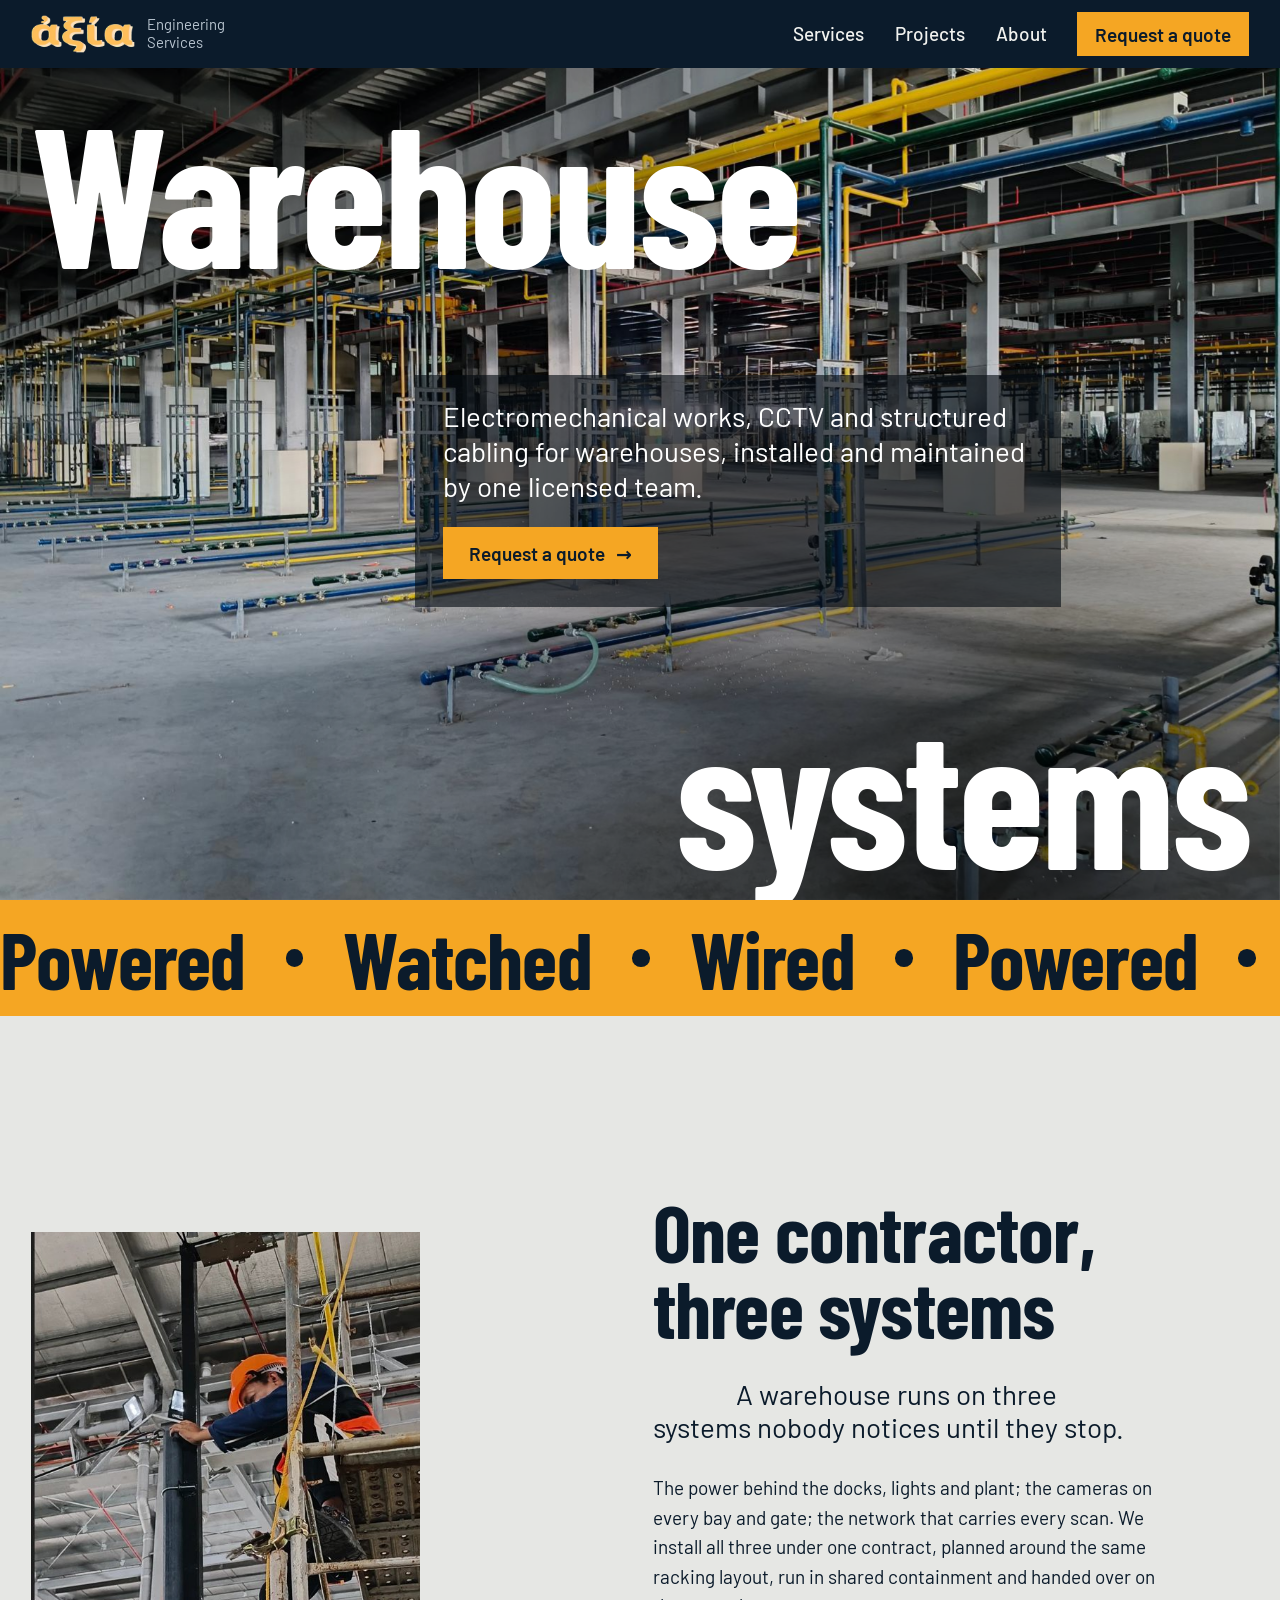
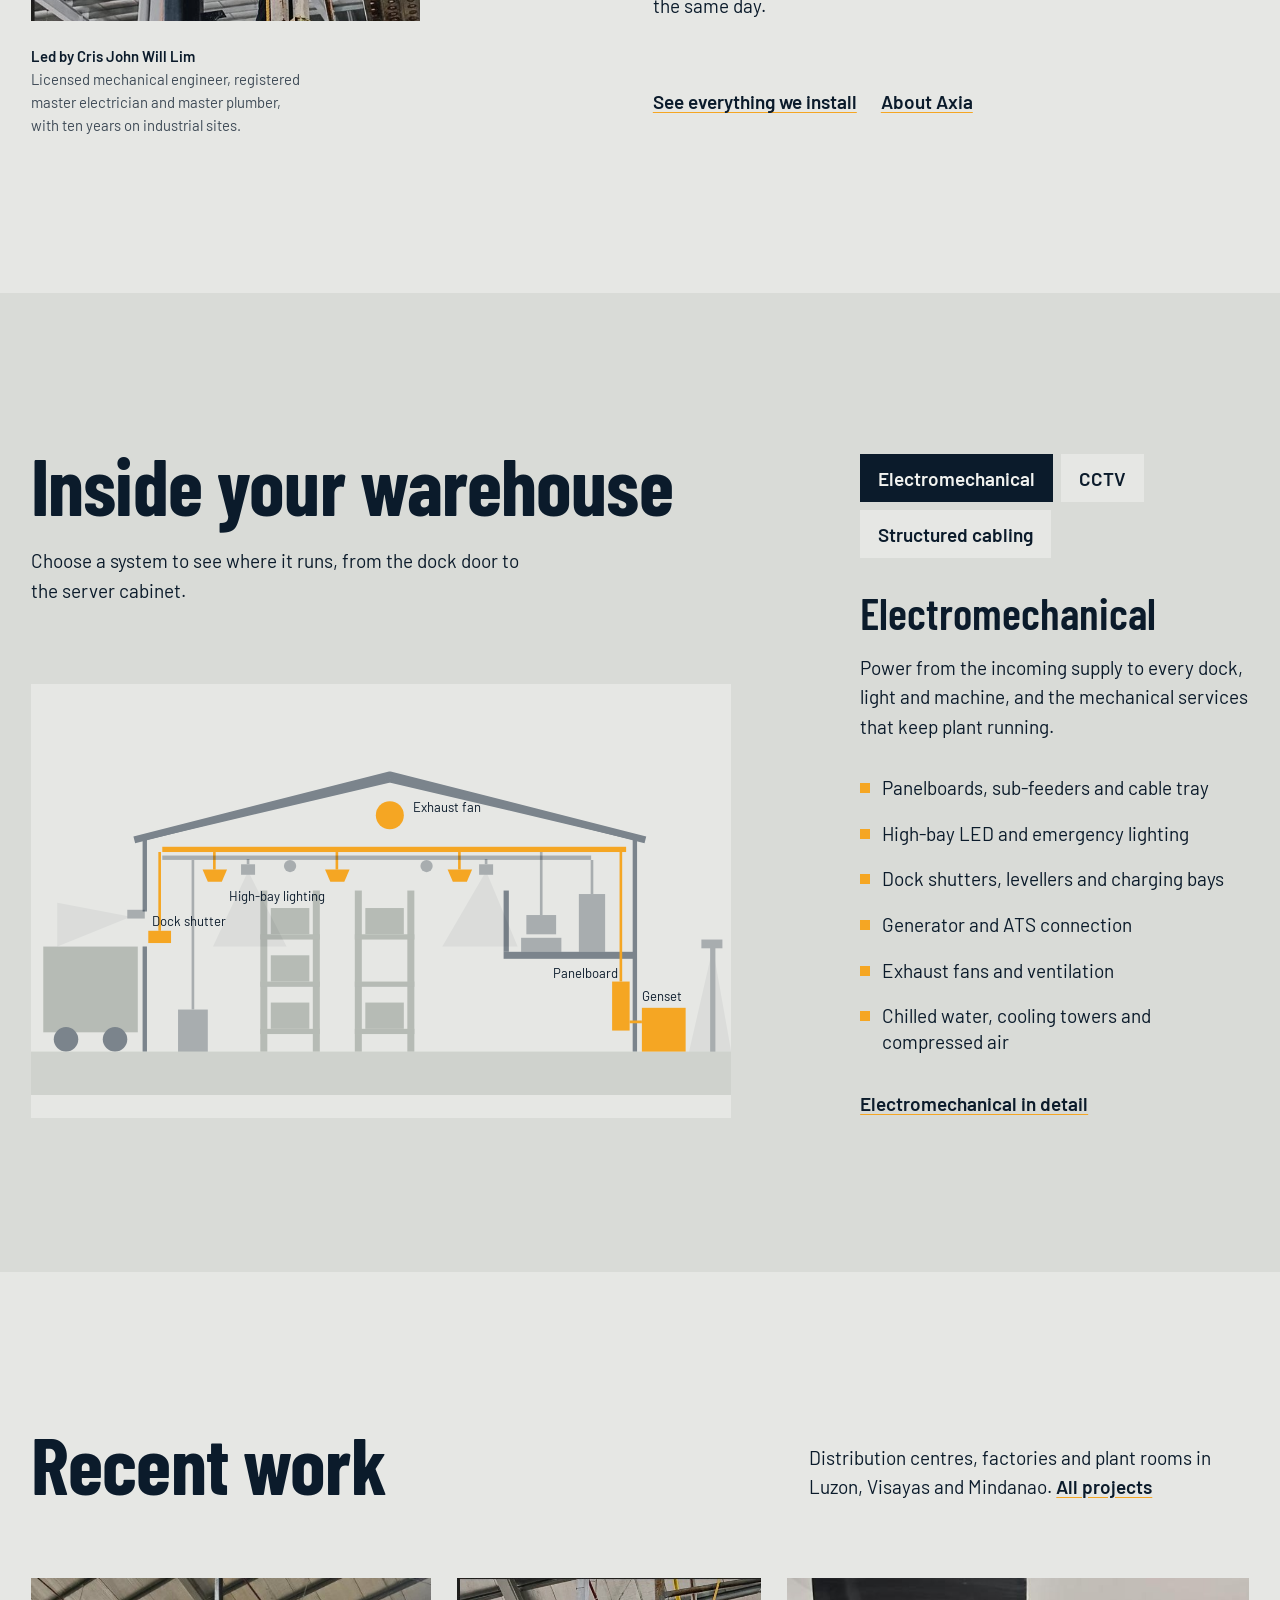
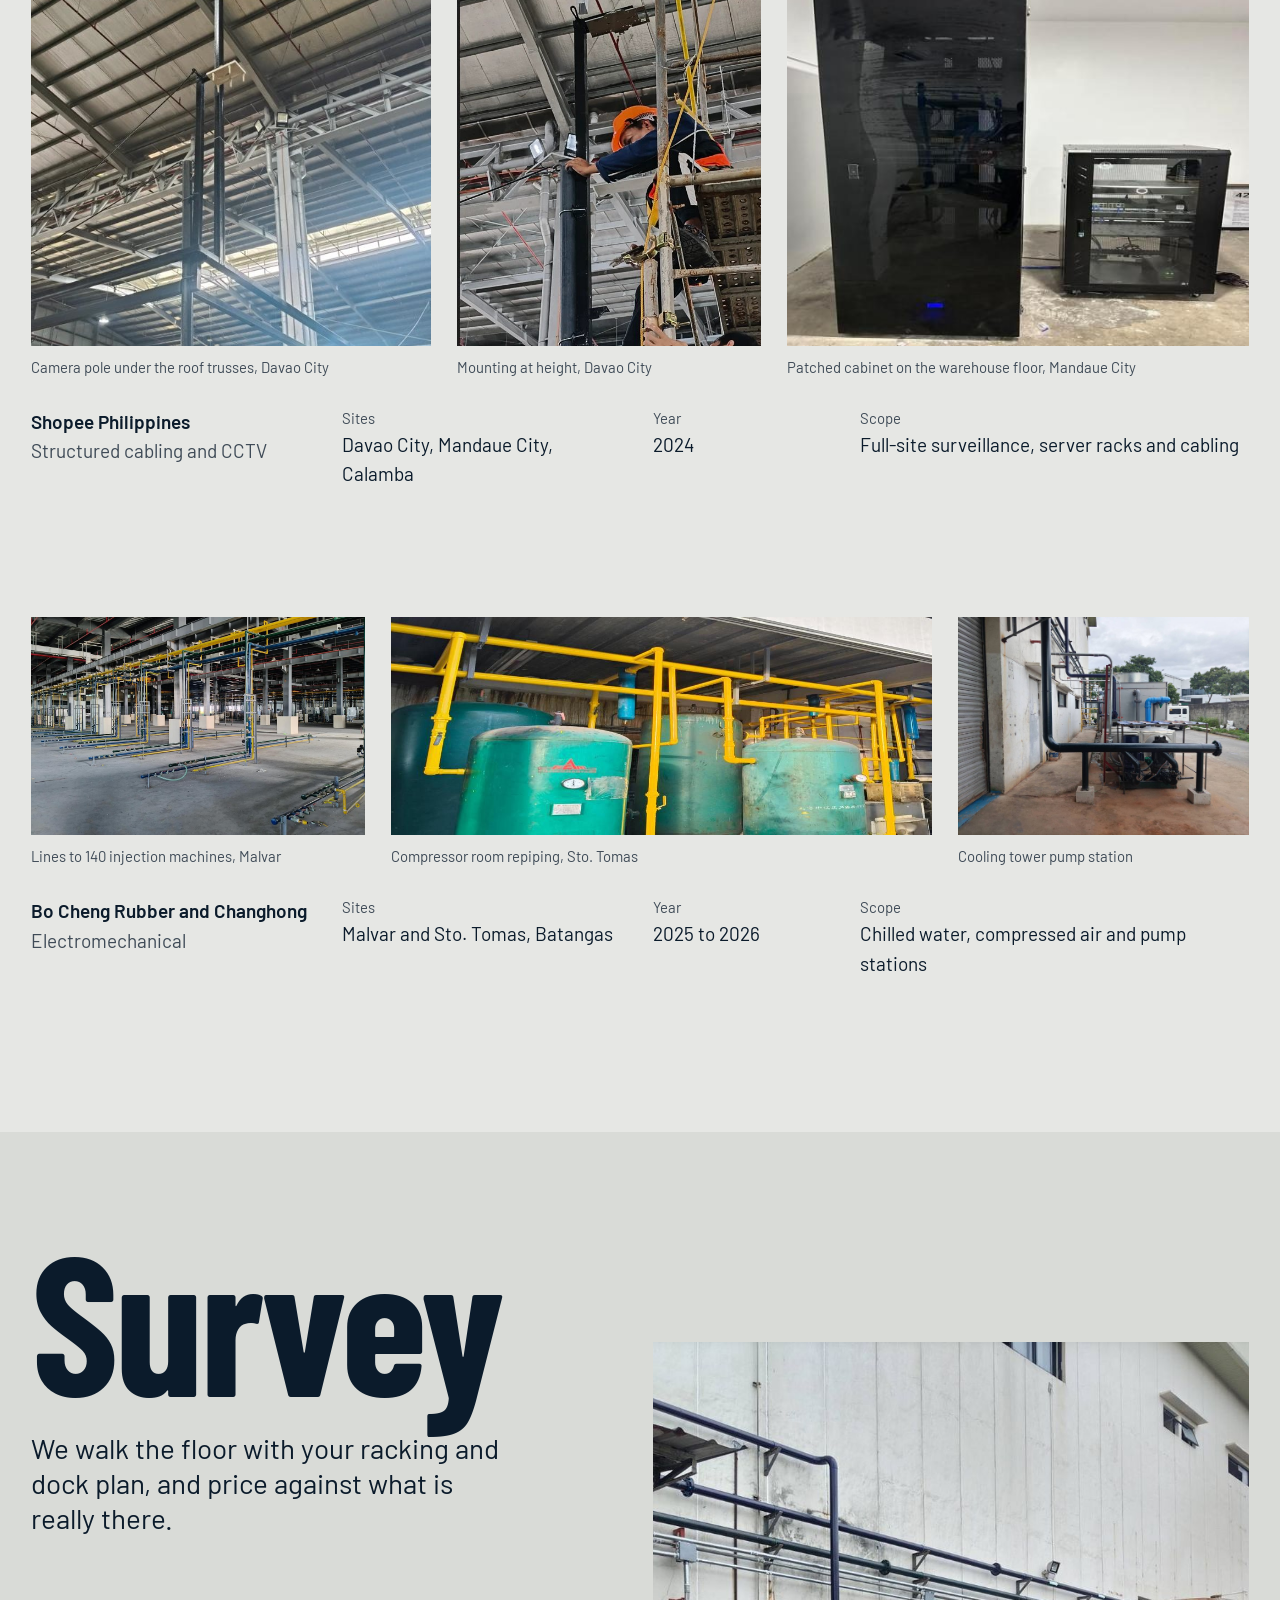
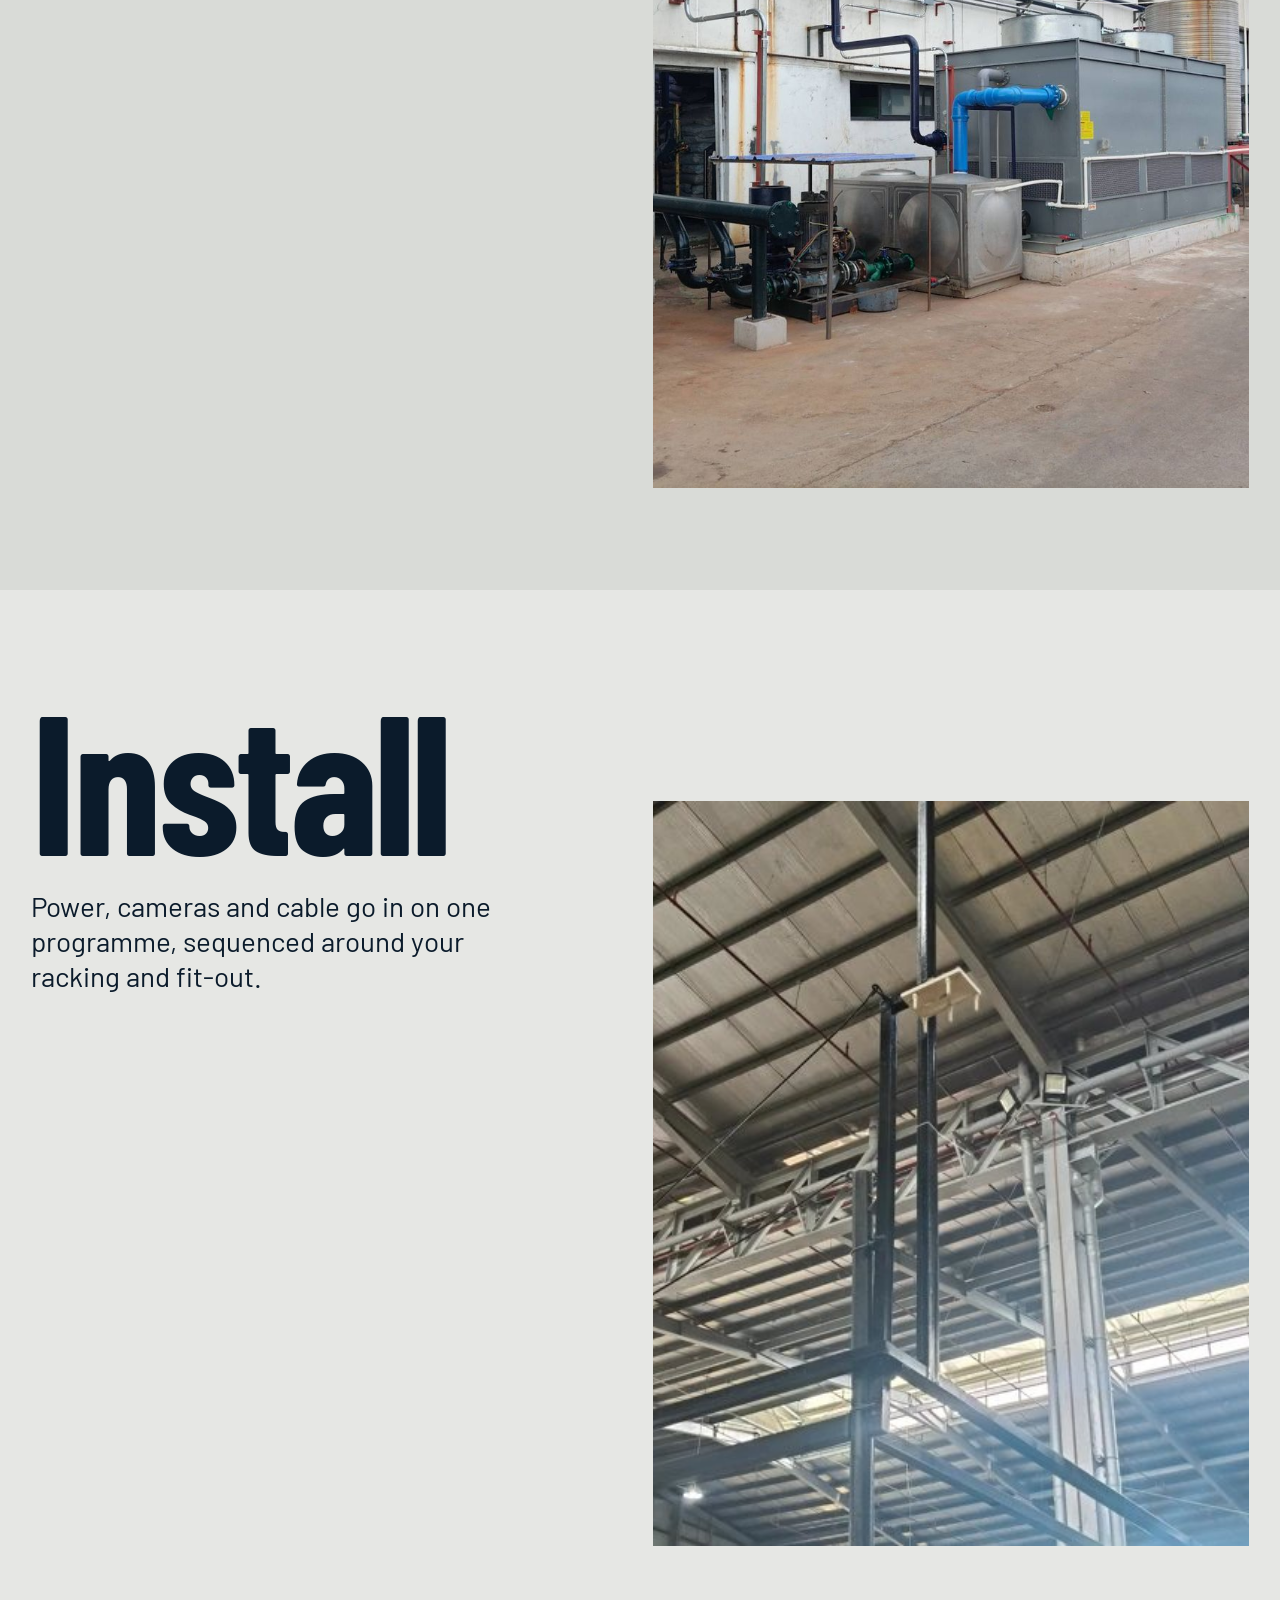
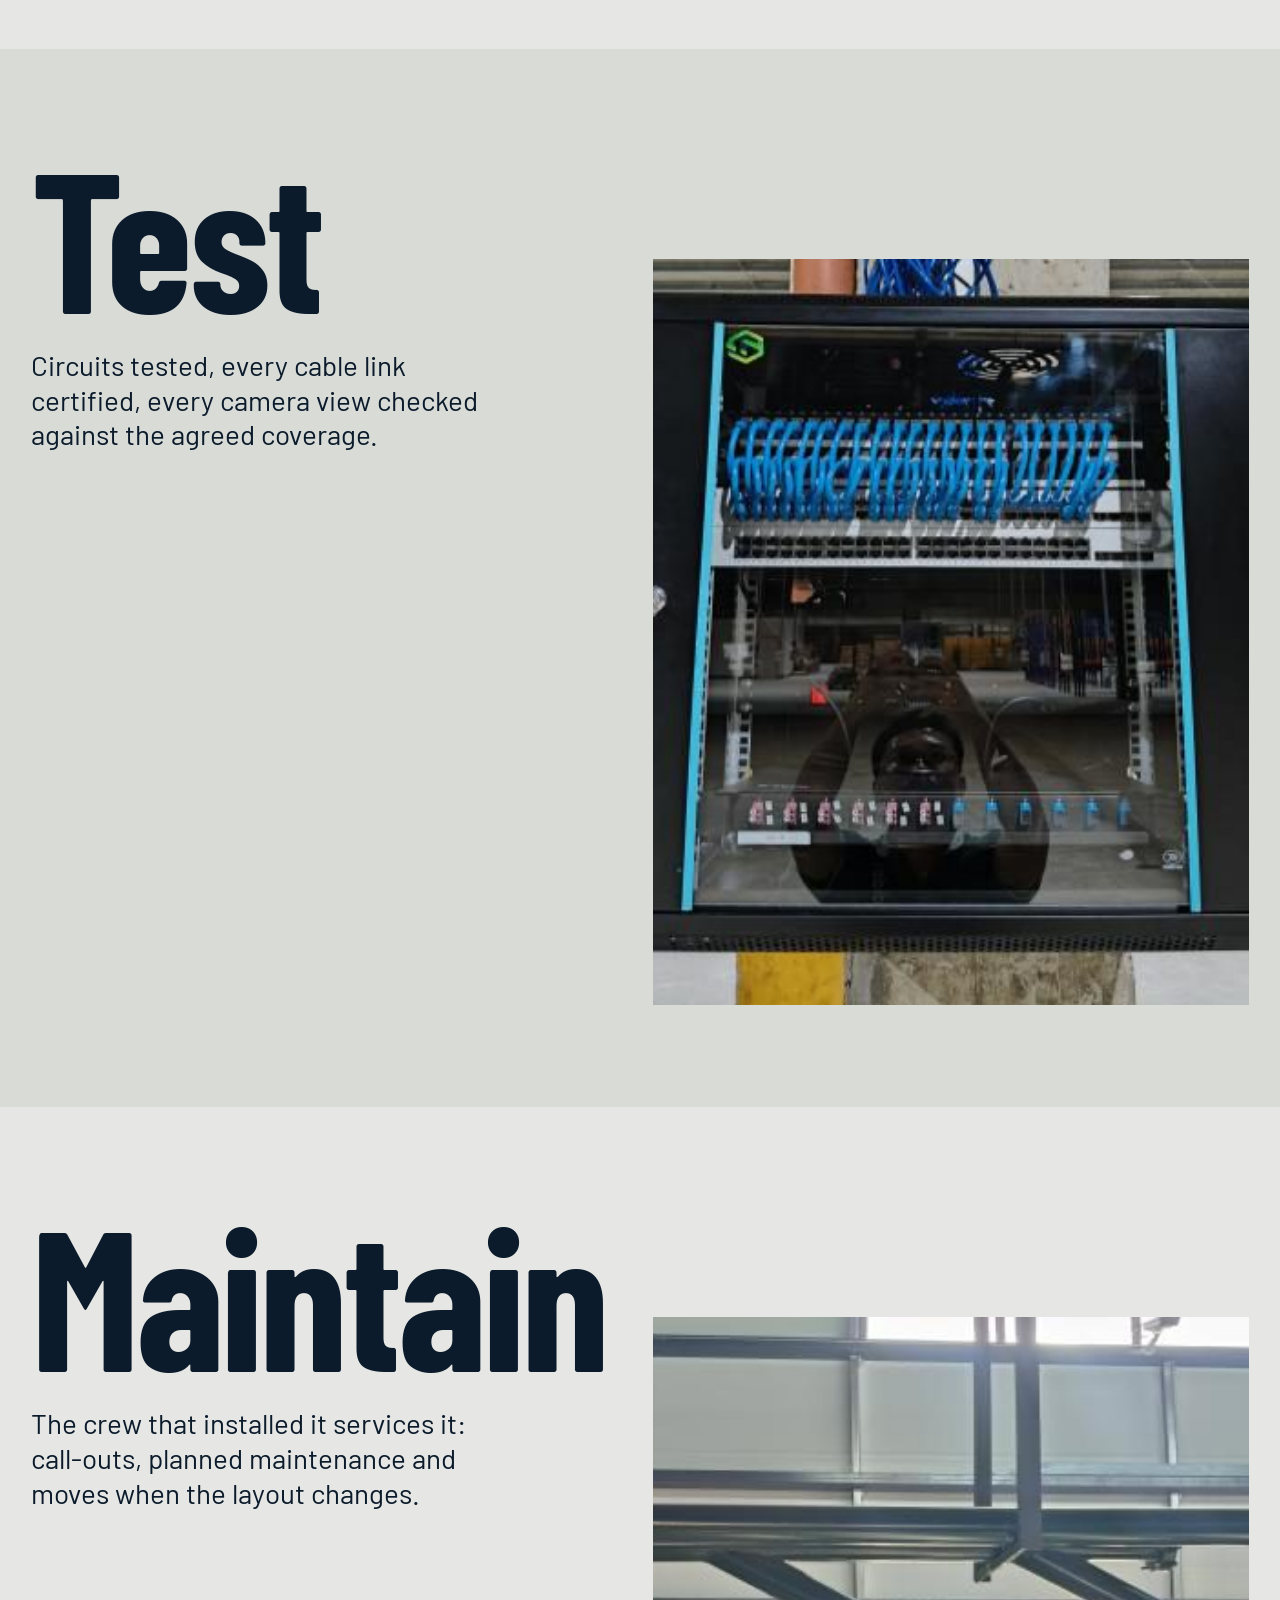
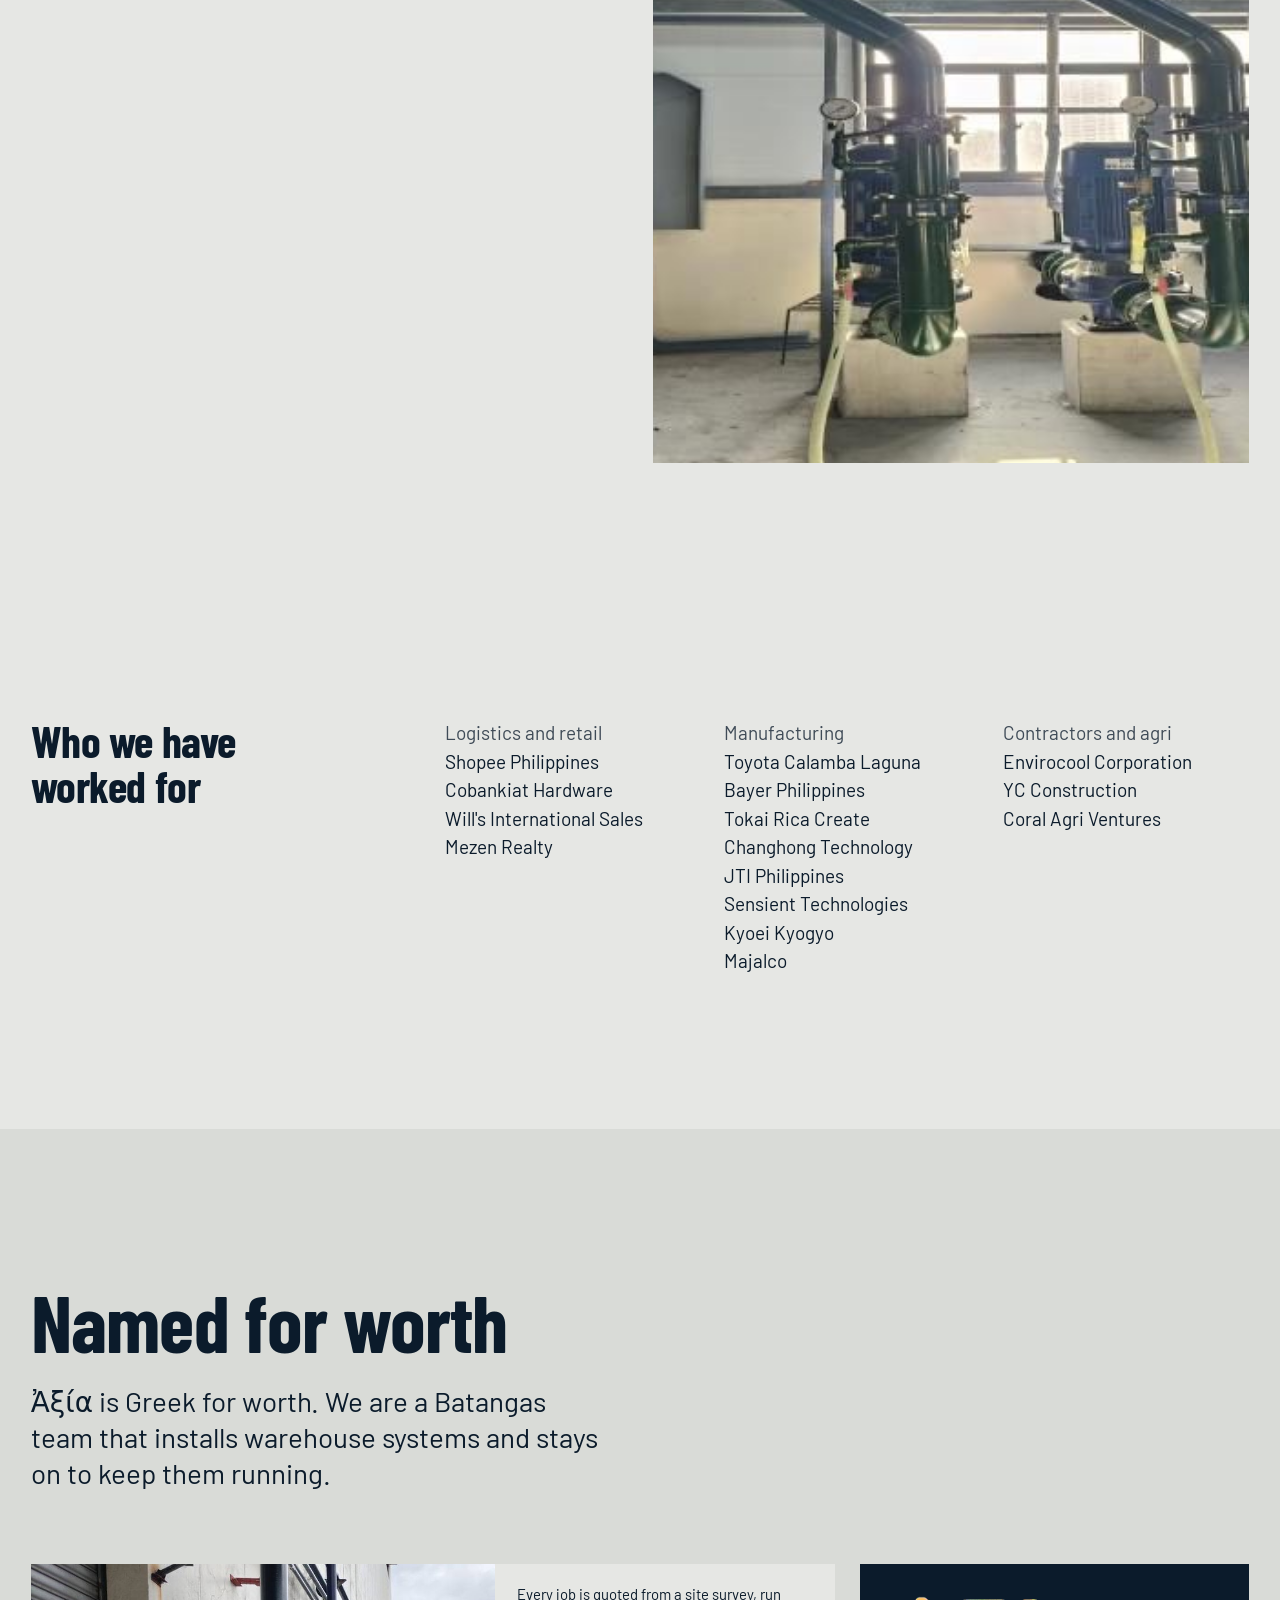
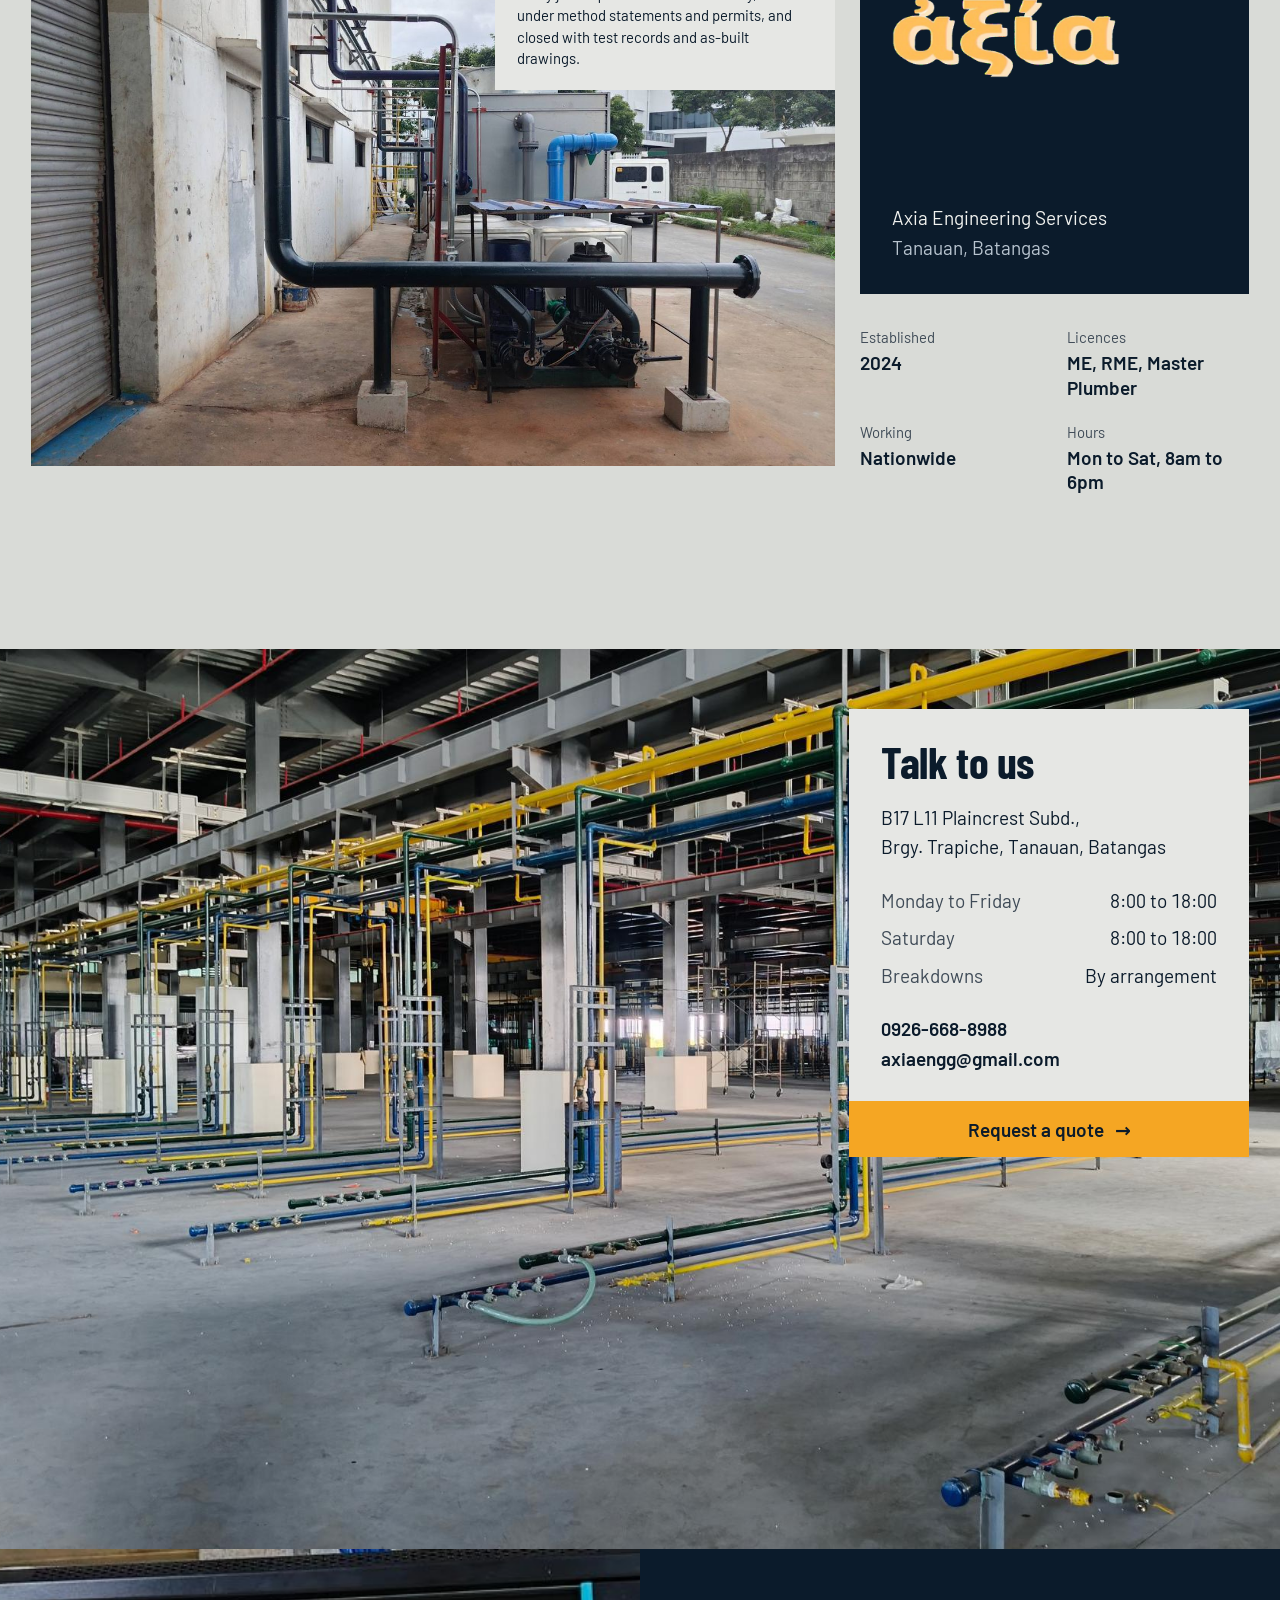
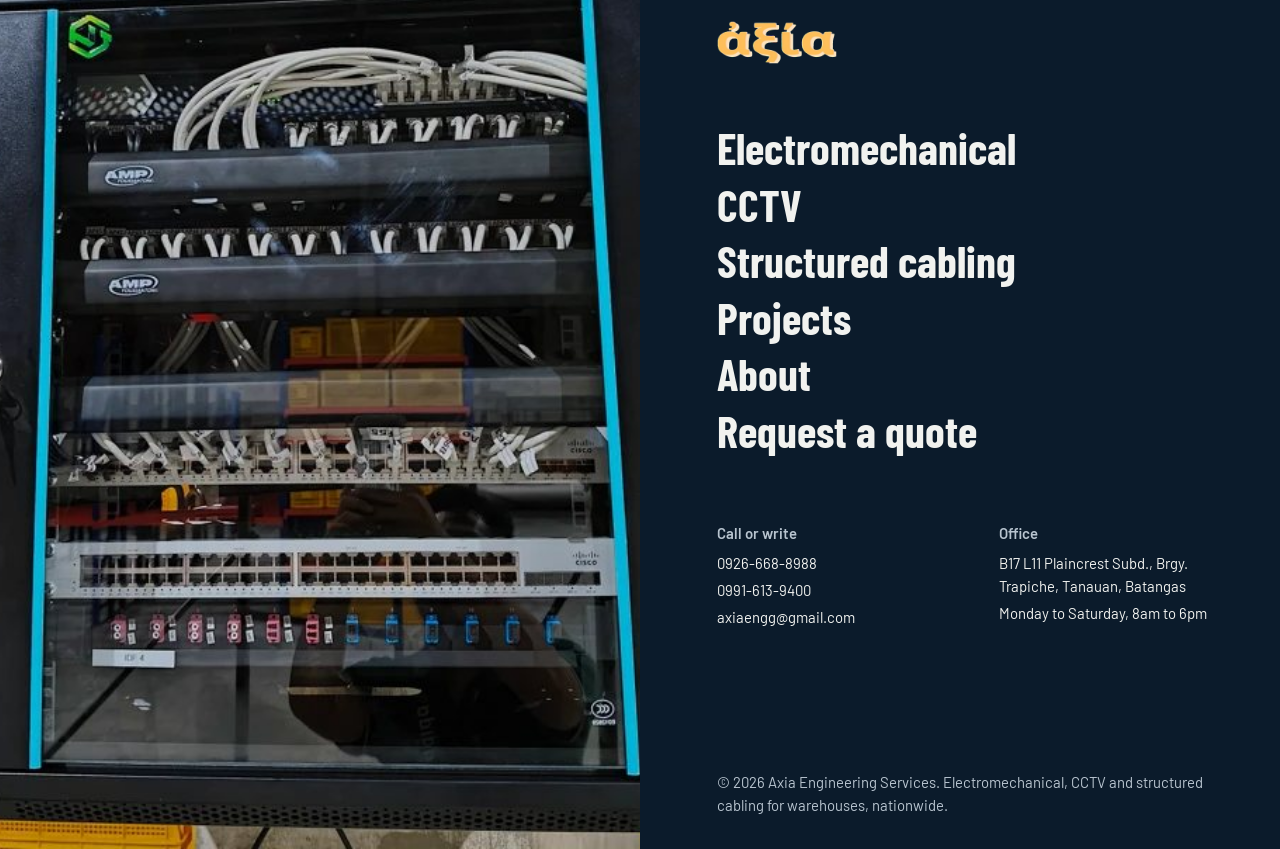
==== commit ab33a15d: "Redesign site around warehouse electromechanical, CCTV and structured cabling Narrow the offer to th" ====
--- a/index.html
+++ b/index.html
@@ -3,597 +3,391 @@
 <head>
 <meta charset="utf-8">
 <meta name="viewport" content="width=device-width, initial-scale=1">
-<title>Axia Engineering Services — Construction &amp; Engineering Services</title>
-<meta name="description" content="Axia Engineering Services delivers MEPFS construction projects — structured cabling, fire protection, mechanical, electrical and plumbing works, and complete kitchen systems — alongside fast-response engineering repairs and maintenance.">
+<title>Axia Engineering Services — Warehouse Electromechanical, CCTV & Structured Cabling</title>
+<meta name="description" content="Axia installs and maintains electromechanical systems, CCTV and structured cabling for warehouses and distribution centres across the Philippines. Based in Tanauan, Batangas.">
 <meta name="theme-color" content="#0b1b2b">
-<meta property="og:title" content="Axia Engineering Services — Construction &amp; Engineering Services">
-<meta property="og:description" content="Long-duration MEPFS construction projects and short-duration engineering repairs and maintenance, delivered by one accountable team.">
+<meta property="og:title" content="Axia Engineering Services — Warehouse Electromechanical, CCTV & Structured Cabling">
+<meta property="og:description" content="Axia installs and maintains electromechanical systems, CCTV and structured cabling for warehouses and distribution centres across the Philippines. Based in Tanauan, Batangas.">
 <meta property="og:type" content="website">
+<meta property="og:image" content="assets/img/hero.jpg">
 <link rel="icon" href="assets/img/favicon.png" type="image/png" sizes="64x64">
 <link rel="apple-touch-icon" href="assets/img/apple-touch-icon.png">
 <link rel="preconnect" href="https://fonts.googleapis.com">
 <link rel="preconnect" href="https://fonts.gstatic.com" crossorigin>
-<link href="https://fonts.googleapis.com/css2?family=Barlow+Condensed:wght@600;700&family=Inter:wght@400;500;600;700&display=swap" rel="stylesheet">
-<link rel="stylesheet" href="assets/css/styles.css?v=20261008c">
+<link href="https://fonts.googleapis.com/css2?family=Barlow+Condensed:wght@600;700&family=Barlow:wght@400;500;600&display=swap" rel="stylesheet">
+<link rel="stylesheet" href="assets/css/styles.css?v=20261030">
+<script>document.documentElement.classList.add('js')</script>
 </head>
 <body>
 <a class="skip-link" href="#main">Skip to main content</a>
 
-<div class="topbar">
-  <div class="container topbar__inner">
-    <span class="topbar__item topbar__item--wide"><svg viewBox="0 0 24 24" fill="none" stroke="currentColor" stroke-width="2" stroke-linecap="round" stroke-linejoin="round" aria-hidden="true"><path d="M20 10c0 6-8 12-8 12s-8-6-8-12a8 8 0 0 1 16 0z"/><circle cx="12" cy="10" r="3"/></svg> Tanauan, Batangas &middot; Projects nationwide</span>
-    <span class="topbar__group">
-      <a class="topbar__item" href="tel:+639266688988"><svg viewBox="0 0 24 24" fill="none" stroke="currentColor" stroke-width="2" stroke-linecap="round" stroke-linejoin="round" aria-hidden="true"><path d="M22 16.9v3a2 2 0 0 1-2.2 2 19.8 19.8 0 0 1-8.6-3.1 19.5 19.5 0 0 1-6-6A19.8 19.8 0 0 1 2.1 4.2 2 2 0 0 1 4.1 2h3a2 2 0 0 1 2 1.7c.1 1 .4 1.9.7 2.8a2 2 0 0 1-.5 2.1L8.1 9.9a16 16 0 0 0 6 6l1.3-1.2a2 2 0 0 1 2.1-.5c.9.3 1.8.6 2.8.7a2 2 0 0 1 1.7 2z"/></svg> 0926-668-8988</a>
-      <a class="topbar__item topbar__item--wide" href="tel:+639916139400">0991-613-9400</a>
-      <a class="topbar__item topbar__item--mid" href="mailto:axiaengg@gmail.com"><svg viewBox="0 0 24 24" fill="none" stroke="currentColor" stroke-width="2" stroke-linecap="round" stroke-linejoin="round" aria-hidden="true"><rect x="2" y="4" width="20" height="16" rx="2"/><path d="m2 7 10 6 10-6"/></svg> axiaengg@gmail.com</a>
-    </span>
+<header class="site-header">
+  <a class="brand" href="index.html" aria-label="Axia Engineering Services — home">
+    <img src="assets/img/logo.png?v=20261008f" alt="Axia" width="604" height="220">
+    <span>Engineering<br>Services</span>
+  </a>
+  <button class="nav-toggle" type="button" aria-expanded="false" aria-controls="primary-nav">Menu</button>
+  <nav class="nav" id="primary-nav" aria-label="Main">
+    <a href="services.html">Services</a>
+    <a href="projects.html">Projects</a>
+    <a href="about.html">About</a>
+    <a class="btn" href="contact.html">Request a quote</a>
+  </nav>
+</header>
+
+<main id="main">
+<section class="hero" aria-labelledby="hero-title">
+  <div class="hero__photo">
+    <img src="assets/img/hero.jpg" alt="Factory floor with colour-coded chilled water and compressed-air lines run to every machine bay" width="1807" height="1182" fetchpriority="high">
+  </div>
+  <h1 id="hero-title">
+    <span class="hero__line hero__line--1">Warehouse</span>
+    <span class="hero__line hero__line--2">systems</span>
+  </h1>
+  <div class="hero__mid">
+    <p>Electromechanical works, CCTV and structured cabling for warehouses, installed and maintained by one licensed team.</p>
+    <a class="btn" href="contact.html">Request a quote <span class="arrow" aria-hidden="true">&rarr;</span></a>
+  </div>
+</section>
+
+<div class="marquee" aria-hidden="true">
+  <div class="marquee__track">
+    <div class="marquee__group">Powered <span class="marquee__dot"></span> Watched <span class="marquee__dot"></span> Wired <span class="marquee__dot"></span> Powered <span class="marquee__dot"></span> Watched <span class="marquee__dot"></span> Wired <span class="marquee__dot"></span></div>
+    <div class="marquee__group">Powered <span class="marquee__dot"></span> Watched <span class="marquee__dot"></span> Wired <span class="marquee__dot"></span> Powered <span class="marquee__dot"></span> Watched <span class="marquee__dot"></span> Wired <span class="marquee__dot"></span></div>
   </div>
 </div>
 
-<header class="site-header">
-  <div class="container header-inner">
+<section class="intro wrap" aria-labelledby="intro-title">
+  <div class="grid" data-reveal>
+    <div class="intro__text">
+      <h2 id="intro-title">One contractor, three systems</h2>
+      <p class="statement">A warehouse runs on three systems nobody notices until they stop.</p>
+      <p>The power behind the docks, lights and plant; the cameras on every bay and gate; the network that carries every scan. We install all three under one contract, planned around the same racking layout, run in shared containment and handed over on the same day.</p>
+    </div>
+    <figure class="intro__photo">
+      <img src="assets/img/projects/shopee-davao-cctv-2.jpg" alt="Axia technician on a scaffold mounting a CCTV camera to a pole under a warehouse roof" width="553" height="667" loading="lazy">
+    </figure>
+    <p class="intro__note small"><strong>Led by Cris John Will Lim</strong>Licensed mechanical engineer, registered master electrician and master plumber, with ten years on industrial sites.</p>
+    <div class="intro__side">
+      <a class="link" href="services.html">See everything we install</a>
+      <a class="link" href="about.html">About Axia</a>
+    </div>
+  </div>
+</section>
+
+<section class="section section--surface wrap" aria-labelledby="shed-title" id="shed">
+  <div class="grid shed" data-active="em">
+    <div class="shed__head" data-reveal>
+      <h2 id="shed-title">Inside your warehouse</h2>
+      <p>Choose a system to see where it runs, from the dock door to the server cabinet.</p>
+    </div>
+
+    <figure class="shed__figure" aria-labelledby="shed-caption">
+      <svg viewBox="0 0 800 470" role="img" aria-labelledby="shed-svg-title" focusable="false">
+        <title id="shed-svg-title">Cross-section of a warehouse showing where electromechanical, CCTV and structured cabling systems are installed</title>
+        <!-- ground and slab -->
+        <rect x="0" y="420" width="800" height="50" fill="#cfd2cd"/>
+        <!-- building shell -->
+        <path d="M130 420 V300 M130 260 V176 L410 110 L690 176 V420" fill="none" stroke="#7b848c" stroke-width="5" stroke-linejoin="round"/>
+        <path d="M118 178 L410 104 L702 178" fill="none" stroke="#7b848c" stroke-width="8" stroke-linejoin="round"/>
+        <!-- truck at the dock -->
+        <rect x="14" y="300" width="108" height="98" fill="#b6bbb5"/>
+        <circle cx="40" cy="406" r="14" fill="#7b848c"/><circle cx="96" cy="406" r="14" fill="#7b848c"/>
+        <!-- racking -->
+        <g fill="#b6bbb5">
+          <rect x="262" y="236" width="8" height="184"/><rect x="322" y="236" width="8" height="184"/>
+          <rect x="262" y="286" width="68" height="6"/><rect x="262" y="340" width="68" height="6"/><rect x="262" y="394" width="68" height="6"/>
+          <rect x="370" y="236" width="8" height="184"/><rect x="430" y="236" width="8" height="184"/>
+          <rect x="370" y="286" width="68" height="6"/><rect x="370" y="340" width="68" height="6"/><rect x="370" y="394" width="68" height="6"/>
+          <rect x="274" y="256" width="44" height="30"/><rect x="274" y="310" width="44" height="30"/><rect x="274" y="364" width="44" height="30"/>
+          <rect x="382" y="256" width="44" height="30"/><rect x="382" y="364" width="44" height="30"/>
+        </g>
+        <!-- office mezzanine -->
+        <rect x="540" y="306" width="150" height="8" fill="#7b848c"/>
+        <rect x="540" y="236" width="6" height="70" fill="#7b848c"/>
+
+        <!-- ELECTROMECHANICAL -->
+        <g class="sys sys--em">
+          <rect class="hl" x="150" y="186" width="530" height="6" fill="#0b1b2b"/>
+          <g class="hl" fill="#0b1b2b">
+            <rect x="208" y="192" width="3" height="20"/><path d="M196 212 h28 l-6 14 h-16z"/>
+            <rect x="348" y="192" width="3" height="20"/><path d="M336 212 h28 l-6 14 h-16z"/>
+            <rect x="488" y="192" width="3" height="20"/><path d="M476 212 h28 l-6 14 h-16z"/>
+            <rect x="134" y="282" width="26" height="14"/>
+            <rect x="664" y="340" width="20" height="56"/>
+            <rect x="698" y="370" width="50" height="50"/>
+            <circle cx="410" cy="150" r="16"/>
+          </g>
+          <path class="hs" d="M147 192 V282 M674 192 V340 M684 386 H698" fill="none" stroke="#0b1b2b" stroke-width="3"/>
+          <g class="lbl" font-size="15" font-family="Barlow, sans-serif" fill="#0b1b2b">
+            <text x="226" y="248">High-bay lighting</text>
+            <text x="436" y="146">Exhaust fan</text>
+            <text x="138" y="276" text-anchor="start">Dock shutter</text>
+            <text x="596" y="336">Panelboard</text>
+            <text x="698" y="362">Genset</text>
+          </g>
+        </g>
+
+        <!-- CCTV -->
+        <g class="sys sys--cctv">
+          <path class="hl cone" d="M114 266 L30 300 L30 250z M248 214 L208 300 L292 300z M520 214 L470 300 L556 300z M779 302 L752 420 L800 420z" fill="#0b1b2b" opacity="0.18"/>
+          <g class="hl" fill="#0b1b2b">
+            <rect x="110" y="258" width="20" height="10"/>
+            <rect x="240" y="206" width="16" height="12"/>
+            <rect x="512" y="206" width="16" height="12"/>
+            <rect x="776" y="300" width="6" height="120"/><rect x="766" y="292" width="24" height="10"/>
+            <rect x="566" y="264" width="34" height="22"/><rect x="560" y="290" width="46" height="16"/>
+          </g>
+          <path class="hs" d="M248 200 V206 M520 200 V206 M583 192 V264" fill="none" stroke="#0b1b2b" stroke-width="3"/>
+          <g class="lbl" font-size="15" font-family="Barlow, sans-serif" fill="#0b1b2b">
+            <text x="20" y="242">Dock camera</text>
+            <text x="230" y="318" >Aisle cameras</text>
+            <text x="610" y="282">Monitoring</text>
+            <text x="724" y="284">Gate pole</text>
+          </g>
+        </g>
+
+        <!-- STRUCTURED CABLING -->
+        <g class="sys sys--cab">
+          <rect class="hl" x="150" y="196" width="490" height="5" fill="#0b1b2b"/>
+          <g class="hl" fill="#0b1b2b">
+            <circle cx="296" cy="208" r="7"/><circle cx="452" cy="208" r="7"/>
+            <rect x="626" y="240" width="30" height="66"/>
+            <rect x="168" y="372" width="34" height="48"/>
+          </g>
+          <path class="hs" d="M185 201 V372 M641 201 V240" fill="none" stroke="#0b1b2b" stroke-width="3"/>
+          <g class="lbl" font-size="15" font-family="Barlow, sans-serif" fill="#0b1b2b">
+            <text x="300" y="232">Wi-Fi for scanners</text>
+            <text x="206" y="366">Dock station</text>
+            <text x="590" y="232">Server cabinet</text>
+          </g>
+        </g>
+      </svg>
+      <figcaption id="shed-caption" class="visually-hidden">A warehouse in section: truck at the dock, two racking bays, an office mezzanine and a generator outside.</figcaption>
+    </figure>
+
+    <div class="shed__panel-wrap">
+      <div class="tabs" role="tablist" aria-label="Warehouse systems" hidden>
+        <button class="tab" role="tab" type="button" id="tab-em" aria-controls="panel-em" aria-selected="true" data-sys="em">Electromechanical</button>
+        <button class="tab" role="tab" type="button" id="tab-cctv" aria-controls="panel-cctv" aria-selected="false" tabindex="-1" data-sys="cctv">CCTV</button>
+        <button class="tab" role="tab" type="button" id="tab-cab" aria-controls="panel-cab" aria-selected="false" tabindex="-1" data-sys="cab">Structured cabling</button>
+      </div>
+
+      <div class="shed__panel" id="panel-em" role="tabpanel" aria-labelledby="tab-em">
+        <h3>Electromechanical</h3>
+        <p>Power from the incoming supply to every dock, light and machine, and the mechanical services that keep plant running.</p>
+        <ul class="scope">
+          <li>Panelboards, sub-feeders and cable tray</li>
+          <li>High-bay LED and emergency lighting</li>
+          <li>Dock shutters, levellers and charging bays</li>
+          <li>Generator and ATS connection</li>
+          <li>Exhaust fans and ventilation</li>
+          <li>Chilled water, cooling towers and compressed air</li>
+        </ul>
+        <a class="link" href="services.html#electromechanical">Electromechanical in detail</a>
+      </div>
+      <div class="shed__panel" id="panel-cctv" role="tabpanel" aria-labelledby="tab-cctv">
+        <h3>CCTV</h3>
+        <p>Cameras placed for what has to be seen: plates at the gate, faces at the dock, every aisle end, the yard at night.</p>
+        <ul class="scope">
+          <li>IP cameras at docks, aisles and perimeter</li>
+          <li>Pole and truss mounting at height</li>
+          <li>PoE switching on its own cabling</li>
+          <li>NVR, storage sized to your retention</li>
+          <li>Guardhouse and office monitoring</li>
+          <li>Servicing, repositioning and repairs</li>
+        </ul>
+        <a class="link" href="services.html#cctv">CCTV in detail</a>
+      </div>
+      <div class="shed__panel" id="panel-cab" role="tabpanel" aria-labelledby="tab-cab">
+        <h3>Structured cabling</h3>
+        <p>The network your scanners, printers and systems depend on, run neatly, labelled and tested link by link.</p>
+        <ul class="scope">
+          <li>Cat6 and Cat6A to every outlet</li>
+          <li>Fibre between office and floor</li>
+          <li>Access-point drops for handheld scanners</li>
+          <li>Racks, cabinets and patching</li>
+          <li>Labelling and as-built records</li>
+          <li>Tested and certified links</li>
+        </ul>
+        <a class="link" href="services.html#cabling">Structured cabling in detail</a>
+      </div>
+    </div>
+  </div>
+</section>
+
+<section class="section" aria-labelledby="work-title">
+  <div class="work__head wrap" data-reveal>
+    <h2 id="work-title">Recent work</h2>
+    <p>Distribution centres, factories and plant rooms in Luzon, Visayas and Mindanao. <a class="link" href="projects.html">All projects</a></p>
+  </div>
+
+  <article class="project" aria-labelledby="p1">
+    <div class="strip" data-reveal aria-label="Shopee warehouse photos" data-zoom>
+      <figure style="--r: 1.090"><div class="frame"><img src="assets/img/projects/shopee-davao-cctv-1.jpg" alt="Pole-mounted CCTV camera beneath a warehouse roof" width="544" height="499" loading="lazy"></div><figcaption>Camera pole under the roof trusses, Davao City</figcaption></figure>
+      <figure style="--r: 0.829"><div class="frame"><img src="assets/img/projects/shopee-davao-cctv-2.jpg" alt="Technician mounting a camera at height from a scaffold" width="553" height="667" loading="lazy"></div><figcaption>Mounting at height, Davao City</figcaption></figure>
+      <figure style="--r: 1.259"><div class="frame"><img src="assets/img/projects/shopee-cebu-rack-1.jpg" alt="Wall-mounted network cabinet with blue patch cables" width="515" height="409" loading="lazy"></div><figcaption>Patched cabinet on the warehouse floor, Mandaue City</figcaption></figure>
+    </div>
+    <dl class="facts grid wrap" data-reveal>
+      <div class="facts__name"><dt class="visually-hidden">Project</dt><dd id="p1">Shopee Philippines <span>Structured cabling and CCTV</span></dd></div>
+      <div class="facts__where"><dt>Sites</dt><dd>Davao City, Mandaue City, Calamba</dd></div>
+      <div class="facts__when"><dt>Year</dt><dd>2024</dd></div>
+      <div class="facts__who"><dt>Scope</dt><dd>Full-site surveillance, server racks and cabling</dd></div>
+    </dl>
+  </article>
+
+  <article class="project" aria-labelledby="p2">
+    <div class="strip" data-reveal aria-label="Process piping photos" data-zoom>
+      <figure style="--r: 1.529"><div class="frame"><img src="assets/img/projects/bo-cheng-chilled-water.jpg" alt="Chilled water and compressed-air lines dropped to rows of machine bays" width="1200" height="785" loading="lazy"></div><figcaption>Lines to 140 injection machines, Malvar</figcaption></figure>
+      <figure style="--r: 2.474"><div class="frame"><img src="assets/img/projects/changhong-compressor-room.jpg" alt="Repiped compressor room with green receiver tanks and yellow air lines" width="1012" height="409" loading="lazy"></div><figcaption>Compressor room repiping, Sto. Tomas</figcaption></figure>
+      <figure style="--r: 1.333"><div class="frame"><img src="assets/img/projects/cooling-towers-pumps.jpg" alt="Twin-pump skid and pipework beside a cooling tower" width="1400" height="1050" loading="lazy"></div><figcaption>Cooling tower pump station</figcaption></figure>
+    </div>
+    <dl class="facts grid wrap" data-reveal>
+      <div class="facts__name"><dt class="visually-hidden">Project</dt><dd id="p2">Bo Cheng Rubber and Changhong <span>Electromechanical</span></dd></div>
+      <div class="facts__where"><dt>Sites</dt><dd>Malvar and Sto. Tomas, Batangas</dd></div>
+      <div class="facts__when"><dt>Year</dt><dd>2025 to 2026</dd></div>
+      <div class="facts__who"><dt>Scope</dt><dd>Chilled water, compressed air and pump stations</dd></div>
+    </dl>
+  </article>
+</section>
+
+<section class="verbs" aria-labelledby="verbs-title">
+  <h2 id="verbs-title" class="visually-hidden">How a job runs</h2>
+  <div class="verbs__item">
+    <div class="verbs__word" data-reveal>
+      <p class="verb">Survey</p>
+      <p>We walk the floor with your racking and dock plan, and price against what is really there.</p>
+    </div>
+    <figure class="verbs__photo"><img src="assets/img/projects/cooling-towers-wide.jpg" alt="Cooling towers and pipework along the side of an industrial building" width="1400" height="1050" loading="lazy"></figure>
+  </div>
+  <div class="verbs__item">
+    <div class="verbs__word" data-reveal>
+      <p class="verb">Install</p>
+      <p>Power, cameras and cable go in on one programme, sequenced around your racking and fit-out.</p>
+    </div>
+    <figure class="verbs__photo"><img src="assets/img/projects/shopee-davao-cctv-1.jpg" alt="CCTV camera on a pole under the warehouse roof" width="544" height="499" loading="lazy"></figure>
+  </div>
+  <div class="verbs__item">
+    <div class="verbs__word" data-reveal>
+      <p class="verb">Test</p>
+      <p>Circuits tested, every cable link certified, every camera view checked against the agreed coverage.</p>
+    </div>
+    <figure class="verbs__photo"><img src="assets/img/projects/shopee-cebu-rack-2.jpg" alt="Finished network cabinet with labelled patch panels" width="474" height="409" loading="lazy"></figure>
+  </div>
+  <div class="verbs__item">
+    <div class="verbs__word" data-reveal>
+      <p class="verb">Maintain</p>
+      <p>The crew that installed it services it: call-outs, planned maintenance and moves when the layout changes.</p>
+    </div>
+    <figure class="verbs__photo"><img src="assets/img/projects/pcwp-pump-room.jpg" alt="Chilled water pump room with pumps, headers and control panels" width="995" height="409" loading="lazy"></figure>
+  </div>
+</section>
+
+<section class="section wrap" aria-labelledby="clients-title">
+  <div class="grid names" data-reveal>
+    <h2 id="clients-title">Who we have worked for</h2>
+    <ul class="names__cols">
+      <li class="kind">Logistics and retail</li>
+      <li>Shopee Philippines</li>
+      <li>Cobankiat Hardware</li>
+      <li>Will's International Sales</li>
+      <li>Mezen Realty</li>
+      <li class="kind">Manufacturing</li>
+      <li>Toyota Calamba Laguna</li>
+      <li>Bayer Philippines</li>
+      <li>Tokai Rica Create</li>
+      <li>Changhong Technology</li>
+      <li>JTI Philippines</li>
+      <li>Sensient Technologies</li>
+      <li>Kyoei Kyogyo</li>
+      <li>Majalco</li>
+      <li class="kind">Contractors and agri</li>
+      <li>Envirocool Corporation</li>
+      <li>YC Construction</li>
+      <li>Coral Agri Ventures</li>
+    </ul>
+  </div>
+</section>
+
+<section class="section section--surface wrap" aria-labelledby="about-title">
+  <div class="grid">
+    <div class="mosaic__head" data-reveal>
+      <h2 id="about-title">Named for worth</h2>
+      <p>Ἀξία is Greek for worth. We are a Batangas team that installs warehouse systems and stays on to keep them running.</p>
+    </div>
+    <figure class="mosaic__photo">
+      <img src="assets/img/projects/cooling-towers-pumps.jpg" alt="Cooling tower pump station with blue and black pipework" width="1400" height="1050" loading="lazy">
+      <figcaption>Every job is quoted from a site survey, run under method statements and permits, and closed with test records and as-built drawings.</figcaption>
+    </figure>
+    <div class="mosaic__side">
+      <div class="tile">
+        <img src="assets/img/logo.png?v=20261008f" alt="" width="604" height="220">
+        <p>Axia Engineering Services<br><span>Tanauan, Batangas</span></p>
+      </div>
+      <dl class="pairs">
+        <div><dt>Established</dt><dd>2024</dd></div>
+        <div><dt>Licences</dt><dd>ME, RME, Master Plumber</dd></div>
+        <div><dt>Working</dt><dd>Nationwide</dd></div>
+        <div><dt>Hours</dt><dd>Mon to Sat, 8am to 6pm</dd></div>
+      </dl>
+    </div>
+  </div>
+</section>
+
+<section class="visit" aria-labelledby="visit-title">
+  <img src="assets/img/hero.jpg" alt="" width="1807" height="1182" loading="lazy">
+  <div class="card">
+    <h2 id="visit-title">Talk to us</h2>
+    <address>B17 L11 Plaincrest Subd.,<br>Brgy. Trapiche, Tanauan, Batangas</address>
+    <dl class="hours">
+      <div><dt>Monday to Friday</dt><dd>8:00 to 18:00</dd></div>
+      <div><dt>Saturday</dt><dd>8:00 to 18:00</dd></div>
+      <div><dt>Breakdowns</dt><dd>By arrangement</dd></div>
+    </dl>
+    <p class="phones">
+      <a href="tel:+639266688988">0926-668-8988</a>
+      <a href="mailto:axiaengg@gmail.com">axiaengg@gmail.com</a>
+    </p>
+    <a class="btn" href="contact.html">Request a quote <span class="arrow" aria-hidden="true">&rarr;</span></a>
+  </div>
+</section>
+</main>
+
+<footer class="site-footer">
+  <figure class="site-footer__photo">
+    <img src="assets/img/projects/shopee-cebu-rack-3.jpg" alt="Network cabinet with labelled patch panels and switches, installed by Axia" width="676" height="640" loading="lazy">
+  </figure>
+  <div class="site-footer__body">
     <a class="brand" href="index.html" aria-label="Axia Engineering Services — home">
-      <img class="brand__logo" src="assets/img/logo.png?v=20261008c" alt="Axia" width="604" height="220">
-      <span class="brand__sub">Engineering Services</span>
+      <img src="assets/img/logo.png?v=20261008f" alt="Axia" width="604" height="220">
     </a>
-
-    <button class="nav-toggle" type="button" aria-expanded="false" aria-controls="primary-nav" aria-label="Toggle navigation menu">
-      <span></span><span></span><span></span>
-    </button>
-
-    <nav class="nav" id="primary-nav" aria-label="Primary">
-      <a href="index.html">Home</a>
-      <a href="construction.html">Construction</a>
-      <a href="engineering.html">Engineering</a>
-      <a href="projects.html">Projects</a>
-      <a href="about.html">About</a>
-      <a href="contact.html" class="btn btn--primary">Request a Quote</a>
+    <nav class="footer-menu" aria-label="Footer">
+      <ul>
+        <li><a href="services.html#electromechanical">Electromechanical</a></li>
+        <li><a href="services.html#cctv">CCTV</a></li>
+        <li><a href="services.html#cabling">Structured cabling</a></li>
+        <li><a href="projects.html">Projects</a></li>
+        <li><a href="about.html">About</a></li>
+        <li><a href="contact.html">Request a quote</a></li>
+      </ul>
     </nav>
-  </div>
-</header>
-
-<main id="main">
-
-  <!-- ============================ HERO ============================ -->
-  <section class="hero hero--photo">
-    <div class="container hero__grid">
-      <div class="hero__text">
-        <span class="eyebrow">Service beyond expectations</span>
-        <h1>Construction and Engineering Services</h1>
-        <p class="lead">
-          Two capabilities, one accountable team. We build complete MEPFS systems on
-          long-duration construction projects — and we keep them running with fast,
-          short-duration engineering repairs and maintenance.
-        </p>
-        <div class="btn-row" style="margin-top:1.8rem">
-          <a class="btn btn--primary" href="construction.html">
-            Construction Projects
-            <svg viewBox="0 0 24 24" width="18" height="18" fill="none" stroke="currentColor" stroke-width="2.4" stroke-linecap="round" stroke-linejoin="round" aria-hidden="true"><path d="M5 12h14M13 6l6 6-6 6"/></svg>
-          </a>
-          <a class="btn btn--ghost" href="engineering.html">Repairs &amp; Maintenance</a>
-        </div>
-        <div class="hero__badges">
-          <span class="badge">
-            <svg viewBox="0 0 24 24" fill="none" stroke="currentColor" stroke-width="2.2" stroke-linecap="round" stroke-linejoin="round" aria-hidden="true"><path d="M12 2 4 6v6c0 5 3.4 8.9 8 10 4.6-1.1 8-5 8-10V6z"/><path d="m9 12 2 2 4-4"/></svg>
-            Code-compliant workmanship
-          </span>
-          <span class="badge">
-            <svg viewBox="0 0 24 24" fill="none" stroke="currentColor" stroke-width="2.2" stroke-linecap="round" stroke-linejoin="round" aria-hidden="true"><circle cx="12" cy="12" r="9"/><path d="M12 7v5l3 2"/></svg>
-            Rapid response call-outs
-          </span>
-          <span class="badge">
-            <svg viewBox="0 0 24 24" fill="none" stroke="currentColor" stroke-width="2.2" stroke-linecap="round" stroke-linejoin="round" aria-hidden="true"><path d="M3 21h18M6 21V8l6-5 6 5v13"/><path d="M10 21v-6h4v6"/></svg>
-            Commercial, industrial &amp; institutional
-          </span>
-        </div>
-      </div>
-
-      <aside class="hero__panel" aria-labelledby="scope-heading">
-        <h2 id="scope-heading">What we cover</h2>
-        <ul>
-          <li>
-            <svg viewBox="0 0 24 24" fill="none" stroke="currentColor" stroke-width="2.4" stroke-linecap="round" stroke-linejoin="round" aria-hidden="true"><path d="m5 13 4 4L19 7"/></svg>
-            <span><strong>M</strong>echanical — process piping, compressed air and exhaust</span>
-          </li>
-          <li>
-            <svg viewBox="0 0 24 24" fill="none" stroke="currentColor" stroke-width="2.4" stroke-linecap="round" stroke-linejoin="round" aria-hidden="true"><path d="m5 13 4 4L19 7"/></svg>
-            <span><strong>E</strong>lectrical — power, lighting and structured cabling</span>
-          </li>
-          <li>
-            <svg viewBox="0 0 24 24" fill="none" stroke="currentColor" stroke-width="2.4" stroke-linecap="round" stroke-linejoin="round" aria-hidden="true"><path d="m5 13 4 4L19 7"/></svg>
-            <span><strong>P</strong>lumbing — supply, drainage and pump systems</span>
-          </li>
-          <li>
-            <svg viewBox="0 0 24 24" fill="none" stroke="currentColor" stroke-width="2.4" stroke-linecap="round" stroke-linejoin="round" aria-hidden="true"><path d="m5 13 4 4L19 7"/></svg>
-            <span><strong>F</strong>ire protection — sprinklers, alarms and suppression</span>
-          </li>
-          <li>
-            <svg viewBox="0 0 24 24" fill="none" stroke="currentColor" stroke-width="2.4" stroke-linecap="round" stroke-linejoin="round" aria-hidden="true"><path d="m5 13 4 4L19 7"/></svg>
-            <span><strong>Kitchen</strong> — hoods, gas lines, leak detection and suppression</span>
-          </li>
-        </ul>
-      </aside>
-    </div>
-  </section>
-
-  <!-- ====================== TRUST BAR ====================== -->
-  <section class="trustbar" aria-labelledby="trust-label">
-    <div class="container trustbar__inner">
-      <p class="trustbar__label" id="trust-label">Trusted by</p>
-      <div class="marquee">
-        <ul class="marquee__track"><li>Toyota Calamba Laguna</li><li>Bayer Philippines Inc.</li><li>Shopee Philippines</li><li>Tokai Rica Create Philippines</li><li>Changhong Technology Corp.</li><li>JTI Philippines</li><li>Envirocool Corporation</li><li>Sensient Technologies Phils. Inc.</li><li>Kyoei Kyogyo Philippines</li><li>Majalco Inc.</li><li>Coral Agri Ventures Corporation</li><li>Mezen Realty Corp.</li><li>Will's International Sales Corp.</li><li>Cobankiat Hardware</li><li>YC Construction</li><li aria-hidden="true">Toyota Calamba Laguna</li><li aria-hidden="true">Bayer Philippines Inc.</li><li aria-hidden="true">Shopee Philippines</li><li aria-hidden="true">Tokai Rica Create Philippines</li><li aria-hidden="true">Changhong Technology Corp.</li><li aria-hidden="true">JTI Philippines</li><li aria-hidden="true">Envirocool Corporation</li><li aria-hidden="true">Sensient Technologies Phils. Inc.</li><li aria-hidden="true">Kyoei Kyogyo Philippines</li><li aria-hidden="true">Majalco Inc.</li><li aria-hidden="true">Coral Agri Ventures Corporation</li><li aria-hidden="true">Mezen Realty Corp.</li><li aria-hidden="true">Will's International Sales Corp.</li><li aria-hidden="true">Cobankiat Hardware</li><li aria-hidden="true">YC Construction</li></ul>
-      </div>
-      <a class="trustbar__more" href="about.html#clients">All clients</a>
-    </div>
-  </section>
-
-  <!-- ====================== TWO SERVICE PILLARS ====================== -->
-  <section class="section" aria-labelledby="services-heading">
-    <div class="container">
-      <div class="text-center reveal" style="margin-bottom:2.6rem">
-        <span class="eyebrow">Our two services</span>
-        <h2 id="services-heading">Built to last. Maintained to perform.</h2>
-        <div class="rule rule--center"></div>
-        <p class="lead measure-center">
-          Every enquiry we receive falls into one of two tracks. Pick the one that
-          matches your need — or talk to us and we will place it for you.
-        </p>
-      </div>
-
-      <div class="split">
-
-        <!-- Pillar 1: Construction -->
-        <article class="service-card reveal">
-          <div class="service-card__media"><img src="assets/img/projects/pcwp-pump-room.jpg?v=20261008c" alt="Chilled water pump room with insulated headers installed by Axia" width="995" height="409" loading="lazy"></div>
-          <div class="service-card__icon" aria-hidden="true">
-            <svg viewBox="0 0 24 24" fill="none" stroke="currentColor" stroke-width="2" stroke-linecap="round" stroke-linejoin="round"><path d="M3 21h18"/><path d="M5 21V7l7-4 7 4v14"/><path d="M9 21v-5h6v5"/><path d="M9 11h.01M15 11h.01"/></svg>
-          </div>
-          <span class="service-card__tag">Service 01 · Long-duration projects</span>
-          <h3>Construction</h3>
-          <p>
-            Full MEPFS works delivered as planned, multi-phase construction projects —
-            from shop drawings and procurement through installation, testing and
-            commissioning to handover.
-          </p>
-          <ul>
-            <li>Installation of structured cabling systems</li>
-            <li>Fire protection system installation</li>
-            <li>Mechanical, electrical and plumbing installation</li>
-            <li>Complete kitchen requirements</li>
-            <li>Civil works, CCTV and permitting support</li>
-            <li>Testing, commissioning and as-built documentation</li>
-          </ul>
-          <div class="service-card__foot">
-            <a class="btn btn--outline" href="construction.html">
-              Explore construction
-              <svg viewBox="0 0 24 24" width="17" height="17" fill="none" stroke="currentColor" stroke-width="2.4" stroke-linecap="round" stroke-linejoin="round" aria-hidden="true"><path d="M5 12h14M13 6l6 6-6 6"/></svg>
-            </a>
-          </div>
-        </article>
-
-        <!-- Pillar 2: Engineering Services -->
-        <article class="service-card service-card--engineering reveal">
-          <div class="service-card__media"><img src="assets/img/projects/bayer-fdas.jpg?v=20261008c" alt="Axia technician servicing a ceiling detector on a fire alarm system" width="1200" height="405" loading="lazy"></div>
-          <div class="service-card__icon" aria-hidden="true">
-            <svg viewBox="0 0 24 24" fill="none" stroke="currentColor" stroke-width="2" stroke-linecap="round" stroke-linejoin="round"><path d="M14.7 6.3a4 4 0 0 0 5 5l-9.4 9.4a2.8 2.8 0 0 1-4-4z"/><path d="M14.7 6.3 18.4 2.6a1 1 0 0 1 1.4 0l1.6 1.6a1 1 0 0 1 0 1.4l-3.7 3.7"/></svg>
-          </div>
-          <span class="service-card__tag">Service 02 · Short-duration works</span>
-          <h3>Engineering Services</h3>
-          <p>
-            Short, focused engineering work: repairs and maintenance that get a
-            building system back to specification quickly, with minimal disruption
-            to the people using the space.
-          </p>
-          <ul>
-            <li>Corrective repairs and emergency call-outs</li>
-            <li>Preventive and scheduled maintenance</li>
-            <li>Fire protection inspection and servicing</li>
-            <li>Cabling and CCTV fault-finding, re-termination and moves</li>
-            <li>Troubleshooting, minor works and system upgrades</li>
-          </ul>
-          <div class="service-card__foot">
-            <a class="btn btn--outline" href="engineering.html">
-              Explore engineering services
-              <svg viewBox="0 0 24 24" width="17" height="17" fill="none" stroke="currentColor" stroke-width="2.4" stroke-linecap="round" stroke-linejoin="round" aria-hidden="true"><path d="M5 12h14M13 6l6 6-6 6"/></svg>
-            </a>
-          </div>
-        </article>
-
-      </div>
-    </div>
-  </section>
-
-  <!-- ====================== WHICH SERVICE? ====================== -->
-  <section class="section section--alt" aria-labelledby="which-heading">
-    <div class="container">
-      <div class="reveal" style="margin-bottom:2rem">
-        <span class="eyebrow">Not sure which you need?</span>
-        <h2 id="which-heading">Construction or engineering services?</h2>
-        <div class="rule"></div>
-      </div>
-      <p class="table-note reveal">
-        A quick comparison of how the two services are scoped and run.
-        <span class="table-note__hint">Swipe the table sideways to see both columns.</span>
-      </p>
-      <div class="table-scroll reveal" tabindex="0" role="region" aria-label="Comparison of construction and engineering services">
-        <table class="compare">
-          <thead>
-            <tr>
-              <th scope="col">&nbsp;</th>
-              <th scope="col">Construction</th>
-              <th scope="col">Engineering Services</th>
-            </tr>
-          </thead>
-          <tbody>
-            <tr>
-              <th scope="row">Typical duration</th>
-              <td>Weeks to months — long, phased programmes</td>
-              <td>Hours to days — short, contained visits</td>
-            </tr>
-            <tr>
-              <th scope="row">Nature of work</th>
-              <td>New installation and full system build-out</td>
-              <td>Repairs, maintenance and minor works</td>
-            </tr>
-            <tr>
-              <th scope="row">Common triggers</th>
-              <td>New build, fit-out, expansion, system replacement</td>
-              <td>Breakdown, fault, inspection finding, routine service</td>
-            </tr>
-            <tr>
-              <th scope="row">How it is priced</th>
-              <td>Scoped project quotation against drawings and BOQ</td>
-              <td>Call-out and rate-based, or an annual service contract</td>
-            </tr>
-            <tr>
-              <th scope="row">You receive</th>
-              <td>Commissioned systems, test records, as-built drawings</td>
-              <td>Service report, parts list and corrective recommendations</td>
-            </tr>
-          </tbody>
-        </table>
-      </div>
-    </div>
-  </section>
-
-  <!-- ====================== MEPFS DISCIPLINES ====================== -->
-  <section class="section" aria-labelledby="mepfs-heading">
-    <div class="container">
-      <div class="text-center reveal" style="margin-bottom:2.4rem">
-        <span class="eyebrow">Disciplines</span>
-        <h2 id="mepfs-heading">MEPFS under one roof</h2>
-        <div class="rule rule--center"></div>
-        <p class="lead measure-center">
-          Coordinating separate trades through separate contractors is where programmes slip.
-          We hold them all — mechanical, electrical, plumbing and fire protection, plus the cabling,
-          CCTV, kitchen and civil works that sit alongside them —
-          so the services are designed, installed and tested together.
-        </p>
-      </div>
-
-      <div class="grid grid--4 reveal">
-        <div class="card">
-          <div class="card__icon" aria-hidden="true">
-            <svg viewBox="0 0 24 24" fill="none" stroke="currentColor" stroke-width="2" stroke-linecap="round" stroke-linejoin="round"><path d="M12 15a3 3 0 1 0 0-6 3 3 0 0 0 0 6z"/><path d="M19.4 15a1.7 1.7 0 0 0 .3 1.8l.1.1a2 2 0 1 1-2.8 2.8l-.1-.1a1.7 1.7 0 0 0-2.9 1.2V21a2 2 0 1 1-4 0v-.1A1.7 1.7 0 0 0 7 19.4a1.7 1.7 0 0 0-1.8.3l-.1.1a2 2 0 1 1-2.8-2.8l.1-.1a1.7 1.7 0 0 0-1.2-2.9H1a2 2 0 1 1 0-4h.1A1.7 1.7 0 0 0 2.6 7a1.7 1.7 0 0 0-.3-1.8l-.1-.1a2 2 0 1 1 2.8-2.8l.1.1a1.7 1.7 0 0 0 2.9-1.2V1a2 2 0 1 1 4 0v.1A1.7 1.7 0 0 0 17 2.6a1.7 1.7 0 0 0 1.8-.3l.1-.1a2 2 0 1 1 2.8 2.8l-.1.1a1.7 1.7 0 0 0 1.2 2.9H23a2 2 0 1 1 0 4h-.1a1.7 1.7 0 0 0-1.5 1z" transform="scale(0.88) translate(1.6,1.6)"/></svg>
-          </div>
-          <h3>Mechanical</h3>
-          <p>Process piping, chilled water and compressed-air lines, pump rooms, cooling towers, and exhaust and scrubber systems.</p>
-        </div>
-        <div class="card">
-          <div class="card__icon" aria-hidden="true">
-            <svg viewBox="0 0 24 24" fill="none" stroke="currentColor" stroke-width="2" stroke-linecap="round" stroke-linejoin="round"><path d="M13 2 4.5 13.5H11L10 22l8.5-11.5H12z"/></svg>
-          </div>
-          <h3>Electrical</h3>
-          <p>Distribution boards, power and lighting, containment, earthing, generators and structured cabling backbones.</p>
-        </div>
-        <div class="card">
-          <div class="card__icon" aria-hidden="true">
-            <svg viewBox="0 0 24 24" fill="none" stroke="currentColor" stroke-width="2" stroke-linecap="round" stroke-linejoin="round"><path d="M12 22a6 6 0 0 0 6-6c0-4-6-12-6-12S6 12 6 16a6 6 0 0 0 6 6z"/></svg>
-          </div>
-          <h3>Plumbing</h3>
-          <p>Cold and hot water supply, booster pumps, drainage, storm water, tanks and distribution pipework.</p>
-        </div>
-        <div class="card">
-          <div class="card__icon" aria-hidden="true">
-            <svg viewBox="0 0 24 24" fill="none" stroke="currentColor" stroke-width="2" stroke-linecap="round" stroke-linejoin="round"><path d="M12 2s4 4.5 4 8a4 4 0 0 1-8 0c0-1.3.5-2.6 1.2-3.7"/><path d="M12 22a7 7 0 0 0 7-7c0-2-1-4-2-5.5"/><path d="M12 22a7 7 0 0 1-7-7c0-2 1-4 2-5.5"/></svg>
-          </div>
-          <h3>Fire Protection</h3>
-          <p>Sprinkler and hydrant systems, fire pumps, detection and alarm, suppression systems and fire-stopping.</p>
-        </div>
-      </div>
-
-      <div class="grid grid--3 reveal" style="margin-top:1.5rem">
-        <div class="card">
-          <div class="card__icon" aria-hidden="true">
-            <svg viewBox="0 0 24 24" fill="none" stroke="currentColor" stroke-width="2" stroke-linecap="round" stroke-linejoin="round"><rect x="2" y="3" width="20" height="14" rx="2"/><path d="M8 21h8M12 17v4M6 7h4M6 11h8"/></svg>
-          </div>
-          <h3>Structured Cabling</h3>
-          <p>Copper and fibre backbones, horizontal cabling, patching, racks and cabinets, labelling and certified test results.</p>
-        </div>
-        <div class="card">
-          <div class="card__icon" aria-hidden="true">
-            <svg viewBox="0 0 24 24" fill="none" stroke="currentColor" stroke-width="2" stroke-linecap="round" stroke-linejoin="round"><path d="M3 9.5 15 5l2 5-12 4.5z"/><path d="M8 14.5V19h7M17 7l3-1v5l-3 1"/></svg>
-          </div>
-          <h3>CCTV &amp; Surveillance</h3>
-          <p>Camera systems for commercial and industrial sites, installed on the structured cabling they run over and maintained afterwards.</p>
-        </div>
-        <div class="card">
-          <div class="card__icon" aria-hidden="true">
-            <svg viewBox="0 0 24 24" fill="none" stroke="currentColor" stroke-width="2" stroke-linecap="round" stroke-linejoin="round"><path d="M3 21h18M4 21V10l8-6 8 6v11"/><path d="M9 21v-7h6v7M4 14h16"/></svg>
-          </div>
-          <h3>Civil &amp; Building Works</h3>
-          <p>Construction, renovation and facility-improvement projects: structural framing, roofing, finishing, paving and site development.</p>
-        </div>
-      </div>
-      <div class="kitchen-feature reveal">
-        <div class="kitchen-feature__intro">
-          <span class="eyebrow">New &middot; Complete kitchen requirements</span>
-          <h3>Commercial kitchen systems, end to end</h3>
-          <p>Hood, gas line, gas leak detection and kitchen fire suppression, installed as one coordinated system.</p>
-          <a class="btn btn--primary" href="construction.html#kitchen">Kitchen systems</a>
-        </div>
-        <ul class="kitchen-feature__list">
-          <li>
-            <span class="kitchen-feature__icon" aria-hidden="true"><svg viewBox="0 0 24 24" fill="none" stroke="currentColor" stroke-width="2" stroke-linecap="round" stroke-linejoin="round"><path d="M3 15h18l-4-8H7z"/><path d="M10 7V3h4v4"/><path d="M7 19h10"/></svg></span>
-            <span><strong>Kitchen Hood &amp; Exhaust</strong>Hoods, ducting and fans that carry heat, smoke and grease out.</span>
-          </li>
-          <li>
-            <span class="kitchen-feature__icon" aria-hidden="true"><svg viewBox="0 0 24 24" fill="none" stroke="currentColor" stroke-width="2" stroke-linecap="round" stroke-linejoin="round"><path d="M2 12h6M16 12h6"/><rect x="8" y="9" width="8" height="6" rx="1"/><path d="M12 9V5M9 5h6"/></svg></span>
-            <span><strong>Gas Line Installation</strong>LPG pipework to every appliance, pressure-tested.</span>
-          </li>
-          <li>
-            <span class="kitchen-feature__icon" aria-hidden="true"><svg viewBox="0 0 24 24" fill="none" stroke="currentColor" stroke-width="2" stroke-linecap="round" stroke-linejoin="round"><circle cx="12" cy="12" r="2.5"/><path d="M7.8 7.8a6 6 0 0 0 0 8.4M16.2 7.8a6 6 0 0 1 0 8.4M4.9 4.9a10 10 0 0 0 0 14.2M19.1 4.9a10 10 0 0 1 0 14.2"/></svg></span>
-            <span><strong>Gas Leak Detection</strong>Detectors and alarms that shut the gas off when they sense a leak.</span>
-          </li>
-          <li>
-            <span class="kitchen-feature__icon" aria-hidden="true"><svg viewBox="0 0 24 24" fill="none" stroke="currentColor" stroke-width="2" stroke-linecap="round" stroke-linejoin="round"><path d="M12 2v5"/><path d="M8 7h8l-1.5 4h-5z"/><path d="M8.5 15 6.5 20M12 15v6M15.5 15l2 5"/></svg></span>
-            <span><strong>Kitchen Fire Suppression</strong>Wet-chemical systems over hoods, ducts and appliances.</span>
-          </li>
-        </ul>
-      </div>
-      <div class="callout reveal" style="margin-top:1.5rem">
-        <p><strong>Permits handled too.</strong> Free consultancy on BFP, DOLE and PEZA building and regulatory permits, so approvals do not hold up the programme. <a href="construction.html#permits">More on permitting</a>.</p>
-      </div>
-    </div>
-  </section>
-
-  <!-- ====================== HOW WE WORK ====================== -->
-  <section class="section section--navy" aria-labelledby="process-heading">
-    <div class="container">
-      <div class="reveal" style="margin-bottom:3rem">
-        <span class="eyebrow">How we work</span>
-        <h2 id="process-heading">A clear path from enquiry to handover</h2>
-        <div class="rule"></div>
-        <p class="lead measure">
-          The same discipline applies whether the job runs for six months or six hours —
-          the difference is scale, not standards.
-        </p>
-      </div>
-
-      <div class="steps reveal">
-        <div class="step">
-          <h3>Enquiry &amp; site survey</h3>
-          <p>We visit, measure and understand the constraints before quoting a single line item.</p>
-        </div>
-        <div class="step">
-          <h3>Scope &amp; quotation</h3>
-          <p>A written scope, priced against drawings or a clear description of the fault.</p>
-        </div>
-        <div class="step">
-          <h3>Execution</h3>
-          <p>Planned, supervised works with method statements, permits and daily progress reporting.</p>
-        </div>
-        <div class="step">
-          <h3>Testing &amp; handover</h3>
-          <p>Systems tested, results documented, and the client walked through what was done.</p>
-        </div>
-      </div>
-    </div>
-  </section>
-
-  <!-- ====================== WHY AXIA ====================== -->
-  <section class="section" aria-labelledby="why-heading">
-    <div class="container">
-      <div class="text-center reveal" style="margin-bottom:2.4rem">
-        <span class="eyebrow">Why Axia</span>
-        <h2 id="why-heading">Engineering judgement, not just labour</h2>
-        <div class="rule rule--center"></div>
-      </div>
-      <div class="grid grid--3 reveal">
-        <div class="card">
-          <div class="card__icon" aria-hidden="true">
-            <svg viewBox="0 0 24 24" fill="none" stroke="currentColor" stroke-width="2" stroke-linecap="round" stroke-linejoin="round"><path d="M12 2 4 6v6c0 5 3.4 8.9 8 10 4.6-1.1 8-5 8-10V6z"/><path d="m9 12 2 2 4-4"/></svg>
-          </div>
-          <h3>Safety as a precondition</h3>
-          <p>Risk assessments, method statements and permits before tools come out — on every job, regardless of size.</p>
-        </div>
-        <div class="card">
-          <div class="card__icon" aria-hidden="true">
-            <svg viewBox="0 0 24 24" fill="none" stroke="currentColor" stroke-width="2" stroke-linecap="round" stroke-linejoin="round"><path d="M14 2H6a2 2 0 0 0-2 2v16a2 2 0 0 0 2 2h12a2 2 0 0 0 2-2V8z"/><path d="M14 2v6h6M9 15l2 2 4-4"/></svg>
-          </div>
-          <h3>Documentation that lasts</h3>
-          <p>Test certificates, as-built drawings and service reports you can hand to an auditor or the next contractor.</p>
-        </div>
-        <div class="card">
-          <div class="card__icon" aria-hidden="true">
-            <svg viewBox="0 0 24 24" fill="none" stroke="currentColor" stroke-width="2" stroke-linecap="round" stroke-linejoin="round"><path d="M17 21v-2a4 4 0 0 0-4-4H5a4 4 0 0 0-4 4v2"/><circle cx="9" cy="7" r="4"/><path d="M23 21v-2a4 4 0 0 0-3-3.9M16 3.1a4 4 0 0 1 0 7.8"/></svg>
-          </div>
-          <h3>One team, both tracks</h3>
-          <p>The crew that installed your system is the crew that maintains it — no re-learning the building on every visit.</p>
-        </div>
-        <div class="card">
-          <div class="card__icon" aria-hidden="true">
-            <svg viewBox="0 0 24 24" fill="none" stroke="currentColor" stroke-width="2" stroke-linecap="round" stroke-linejoin="round"><circle cx="12" cy="12" r="9"/><path d="M12 7v5l3 2"/></svg>
-          </div>
-          <h3>Response that respects uptime</h3>
-          <p>Short-duration works scheduled around your operating hours, with out-of-hours attendance where it matters.</p>
-        </div>
-        <div class="card">
-          <div class="card__icon" aria-hidden="true">
-            <svg viewBox="0 0 24 24" fill="none" stroke="currentColor" stroke-width="2" stroke-linecap="round" stroke-linejoin="round"><path d="M20 7 12 3 4 7v10l8 4 8-4z"/><path d="M4 7l8 4 8-4M12 11v10"/></svg>
-          </div>
-          <h3>Specified materials</h3>
-          <p>Approved, traceable materials and components — substitutions proposed in writing, never slipped in quietly.</p>
-        </div>
-        <div class="card">
-          <div class="card__icon" aria-hidden="true">
-            <svg viewBox="0 0 24 24" fill="none" stroke="currentColor" stroke-width="2" stroke-linecap="round" stroke-linejoin="round"><path d="M3 3v18h18"/><path d="m7 15 4-4 3 3 5-6"/></svg>
-          </div>
-          <h3>Honest programmes</h3>
-          <p>Dates we can hold, and early warning when something upstream threatens them. Surprises cost more than delays.</p>
-        </div>
-      </div>
-    </div>
-  </section>
-
-  <!-- ====================== STATS ====================== -->
-  <section class="section section--tight section--navy" aria-label="Capability at a glance">
-    <div class="container stats reveal">
-      <div class="stat">
-        <div class="stat__num" data-count="8">8</div>
-        <div class="stat__label">Service areas</div>
-      </div>
-      <div class="stat">
-        <div class="stat__num" data-count="15">15</div>
-        <div class="stat__label">Clients served</div>
-      </div>
-      <div class="stat">
-        <div class="stat__num">2024</div>
-        <div class="stat__label">Established</div>
-      </div>
-      <div class="stat">
-        <div class="stat__num" data-count="10">10</div>
-        <div class="stat__label">Years of MEPFS experience</div>
-      </div>
-    </div>
-  </section>
-
-  <!-- ====================== PROJECTS ====================== -->
-  <section class="section" aria-labelledby="recent-heading">
-    <div class="container">
-      <div class="text-center reveal" style="margin-bottom:2.2rem">
-        <span class="eyebrow">Recent work</span>
-        <h2 id="recent-heading">Notable projects</h2>
-        <div class="rule rule--center"></div>
-      </div>
-      <div class="projects reveal" style="margin-bottom:1.8rem">
-        <article class="project">
-          <div class="project__media project__media--contain">
-            <img src="assets/img/projects/toyota-fire-suppression.jpg?v=20261008c" alt="Technicians installing fire suppression pipework and alarm devices" width="727" height="959" loading="lazy">
-          </div>
-          <div class="project__body">
-            <span class="project__tag">Fire protection</span>
-            <h3>Automatic Fire Suppression &amp; Fire Alarm Detection</h3>
-            <p class="project__meta"><strong>Toyota Calamba Laguna Inc.</strong> &middot; Calamba &middot; 2025 – 2026</p>
-          </div>
-        </article>
-        <article class="project">
-          <div class="project__media">
-            <img src="assets/img/projects/bo-cheng-chilled-water.jpg?v=20261008c" alt="Overhead chilled water and compressed air pipework across a production floor" width="1200" height="785" loading="lazy">
-          </div>
-          <div class="project__body">
-            <span class="project__tag">Mechanical</span>
-            <h3>Chilled Water &amp; Compressor Lines for 140 Injection Machines</h3>
-            <p class="project__meta"><strong>Bo Cheng Rubber Philippines</strong> &middot; Malvar, Batangas &middot; March 2026</p>
-          </div>
-        </article>
-        <article class="project">
-          <div class="project__media">
-            <img src="assets/img/projects/shopee-davao-cctv-1.jpg?v=20261008c" alt="Pole-mounted CCTV camera and floodlight under the warehouse roof at Shopee Davao" width="544" height="499" loading="lazy">
-          </div>
-          <div class="project__body">
-            <span class="project__tag">Cabling &amp; CCTV</span>
-            <h3>Structured Cabling &amp; CCTV — Full Site Surveillance</h3>
-            <p class="project__meta"><strong>Shopee Philippines</strong> &middot; Davao City &middot; November 2024</p>
-          </div>
-        </article>
-      </div>
-      <p class="text-center reveal" style="margin:0">
-        <a class="btn btn--outline" href="projects.html">See all projects</a>
-      </p>
-    </div>
-  </section>
-
-  <!-- ====================== CTA ====================== -->
-  <section class="section">
-    <div class="container">
-      <div class="cta reveal">
-        <div>
-          <h2>Tell us what needs building — or fixing</h2>
-          <p>
-            Send through drawings for a project quotation, or describe the fault and
-            we will arrange a site visit. Either way you will speak to someone who
-            has done the work.
-          </p>
-        </div>
-        <div class="btn-row">
-          <a class="btn btn--primary" href="contact.html">Request a Quote</a>
-        </div>
-      </div>
-    </div>
-  </section>
-
-</main>
-
-<footer class="site-footer">
-  <div class="container">
-    <div class="footer-grid">
+    <div class="footer-blocks">
       <div>
-        <a class="brand" href="index.html">
-          <img class="brand__logo" src="assets/img/logo.png?v=20261008c" alt="Axia" width="604" height="220">
-          <span class="brand__sub">Engineering Services</span>
-        </a>
-        <p><em>Service beyond expectations.</em> Construction and engineering services for commercial, industrial and institutional buildings — MEPFS installation, repairs and maintenance.</p>
-      </div>
-
+        <h2>Call or write</h2>
+        <p><a href="tel:+639266688988">0926-668-8988</a></p>
+        <p><a href="tel:+639916139400">0991-613-9400</a></p>
+        <p><a href="mailto:axiaengg@gmail.com">axiaengg@gmail.com</a></p>
+      </div>
       <div>
-        <h3>Services</h3>
-        <ul>
-          <li><a href="construction.html">Construction</a></li>
-          <li><a href="construction.html#cabling">Structured cabling</a></li>
-          <li><a href="construction.html#fire">Fire protection</a></li>
-          <li><a href="construction.html#kitchen">Kitchen systems</a></li>
-          <li><a href="construction.html#civil">Civil &amp; building works</a></li>
-          <li><a href="engineering.html">Repairs &amp; maintenance</a></li>
-          <li><a href="engineering.html#contracts">Service contracts</a></li>
-        </ul>
-      </div>
-
-      <div>
-        <h3>Company</h3>
-        <ul>
-          <li><a href="index.html">Home</a></li>
-          <li><a href="projects.html">Projects</a></li>
-          <li><a href="about.html">About us</a></li>
-          <li><a href="contact.html">Contact</a></li>
-          <li><a href="contact.html#enquiry">Request a quote</a></li>
-        </ul>
-      </div>
-
-      <div>
-        <h3>Get in touch</h3>
-        <ul>
-          <li><a href="mailto:axiaengg@gmail.com">axiaengg@gmail.com</a></li>
-          <li><a href="tel:+639266688988">0926-668-8988</a> &middot; <a href="tel:+639916139400">0991-613-9400</a></li>
-          <li>B17 L11 Plaincrest Subd., Brgy. Trapiche,<br>Tanauan, Batangas</li>
-          <li>Mon–Sat, 8:00am – 6:00pm</li>
-          <li>Emergency call-outs by arrangement</li>
-        </ul>
-      </div>
-    </div>
-
-    <div class="footer-bottom">
-      <span>&copy; <span data-year>2026</span> Axia Engineering Services. All rights reserved.</span>
-      <span>Construction &middot; MEPFS &middot; Repairs &amp; Maintenance</span>
-    </div>
+        <h2>Office</h2>
+        <p>B17 L11 Plaincrest Subd., Brgy. Trapiche, Tanauan, Batangas</p>
+        <p>Monday to Saturday, 8am to 6pm</p>
+      </div>
+    </div>
+    <p class="legal">&copy; <span data-year>2026</span> Axia Engineering Services. Electromechanical, CCTV and structured cabling for warehouses, nationwide.</p>
   </div>
 </footer>
 
-<nav class="mobile-cta" aria-label="Quick contact">
-  <a class="mobile-cta__call" href="tel:+639266688988"><svg viewBox="0 0 24 24" fill="none" stroke="currentColor" stroke-width="2" stroke-linecap="round" stroke-linejoin="round" aria-hidden="true"><path d="M22 16.9v3a2 2 0 0 1-2.2 2 19.8 19.8 0 0 1-8.6-3.1 19.5 19.5 0 0 1-6-6A19.8 19.8 0 0 1 2.1 4.2 2 2 0 0 1 4.1 2h3a2 2 0 0 1 2 1.7c.1 1 .4 1.9.7 2.8a2 2 0 0 1-.5 2.1L8.1 9.9a16 16 0 0 0 6 6l1.3-1.2a2 2 0 0 1 2.1-.5c.9.3 1.8.6 2.8.7a2 2 0 0 1 1.7 2z"/></svg> Call us</a>
-  <a class="mobile-cta__quote" href="contact.html">Get a Quote</a>
-</nav>
-
-<script src="assets/js/main.js?v=20261008c" defer></script>
+<script src="assets/js/main.js?v=20261030" defer></script>
 </body>
 </html>
--- a/assets/css/styles.css
+++ b/assets/css/styles.css
@@ -1,927 +1,624 @@
 /* ==========================================================================
    Axia Engineering Services — Global stylesheet
-   Palette: deep industrial navy + safety amber
+   Warehouse electromechanical, CCTV and structured cabling.
+   Ground: bare-concrete grey. Ink: Axia navy. Accent: the logo's amber,
+   kept for actions only. Type: Barlow Condensed (display) + Barlow (text).
    ========================================================================== */
 
 :root {
-  --navy-900: #0b1b2b;
-  --navy-800: #10263c;
-  --navy-700: #16344f;
-  --navy-600: #1e4668;
-  --amber-500: #f5a623;
-  --amber-600: #d98c09;
-  --amber-ink: #9a6207; /* amber dark enough for text on light backgrounds (5.09:1 on white) */
-  --amber-100: #fdf0d7;
-  --slate-700: #334155;
-  --slate-600: #475569;
-  --slate-500: #64748b;
-  --slate-300: #cbd5e1;
-  --slate-200: #e2e8f0;
-  --slate-100: #f1f5f9;
-  --slate-50: #f8fafc;
-  --white: #ffffff;
-  --teal-500: #0e9488;
-
-  --font-head: "Barlow Condensed", "Oswald", "Arial Narrow", system-ui, sans-serif;
-  --font-body: "Inter", -apple-system, BlinkMacSystemFont, "Segoe UI", Roboto, Helvetica, Arial, sans-serif;
-
-  --shadow-sm: 0 1px 2px rgba(11, 27, 43, .06), 0 1px 3px rgba(11, 27, 43, .08);
-  --shadow-md: 0 4px 6px -1px rgba(11, 27, 43, .08), 0 10px 20px -5px rgba(11, 27, 43, .12);
-  --shadow-lg: 0 20px 40px -12px rgba(11, 27, 43, .22);
-
-  --radius: 10px;
-  --radius-lg: 16px;
-  --maxw: 1180px;
-  --header-h: 76px;
+  --bg: #e6e7e4;          /* warehouse slab */
+  --surface: #d9dbd7;     /* one tone step down from the ground */
+  --ink: #0b1b2b;         /* Axia navy */
+  --muted: #3f4b57;
+  --accent: #f5a623;      /* Axia amber — buttons and the live diagram only */
+  --accent-press: #dd9010;
+  --accent-ink: #0b1b2b;
+  --field: #0b1b2b;       /* navy field: header, bands, footer */
+  --field-2: #142b42;
+  --field-ink: #f1f2ef;
+  --field-muted: #b8c4cf;
+
+  --font-display: "Barlow Condensed", "Arial Narrow", system-ui, sans-serif;
+  --font-text: "Barlow", system-ui, -apple-system, "Segoe UI", Roboto, Arial, sans-serif;
+
+  /* five sizes, no more */
+  --step-small: clamp(0.875rem, 0.85rem + 0.1vw, 0.9375rem);
+  --step-body: clamp(1.0625rem, 1rem + 0.25vw, 1.1875rem);
+  --step-lead: clamp(1.3125rem, 1.1rem + 0.8vw, 1.875rem);
+  --step-title: clamp(2rem, 1.5rem + 1.6vw, 3rem);
+  --step-head: clamp(2.75rem, 1.5rem + 4.4vw, 5.25rem);
+  --step-display: clamp(5.5rem, 2rem + 13vw, 15rem);
+
+  --m: clamp(16px, 2.4vw, 32px);   /* the one pair of outer margins */
+  --gap: clamp(16px, 2vw, 28px);
+  --section: clamp(96px, 12vw, 200px);
+  --header-h: 68px;
+
+  --ease-out: cubic-bezier(0.22, 1, 0.36, 1);
+  --ease-expo: cubic-bezier(0.16, 1, 0.3, 1);
+  --ease-soft: cubic-bezier(0.33, 1, 0.68, 1);
+  --t-press: 140ms;
+  --t-hover: 180ms;
+  --t-reveal: 800ms;
 }
 
 /* ------------------------------ Reset ----------------------------------- */
 *, *::before, *::after { box-sizing: border-box; }
-html { -webkit-text-size-adjust: 100%; scroll-behavior: smooth; scroll-padding-top: calc(var(--header-h) + 16px); }
+html { -webkit-text-size-adjust: 100%; scroll-padding-top: calc(var(--header-h) + 12px); }
+@media (prefers-reduced-motion: no-preference) { html { scroll-behavior: smooth; } }
 body {
   margin: 0;
-  overflow-x: hidden;
-  font-family: var(--font-body);
-  font-size: 17px;
-  line-height: 1.68;
-  color: var(--slate-700);
-  background: var(--white);
+  overflow-x: clip;
+  font-family: var(--font-text);
+  font-size: var(--step-body);
+  line-height: 1.55;
+  color: var(--ink);
+  background: var(--bg);
   -webkit-font-smoothing: antialiased;
 }
 img, svg { max-width: 100%; display: block; }
-a { color: var(--navy-600); text-decoration: none; }
-a:hover { color: var(--amber-ink); }
-h1, h2, h3, h4 {
-  font-family: var(--font-head);
-  color: var(--navy-900);
-  line-height: 1.14;
-  letter-spacing: .005em;
-  margin: 0 0 .5em;
+img { height: auto; }
+a { color: inherit; text-underline-offset: 0.18em; text-decoration-thickness: 2px; }
+h1, h2, h3 {
+  font-family: var(--font-display);
   font-weight: 700;
-}
-h1 { font-size: clamp(2.3rem, 5.2vw, 3.6rem); text-transform: uppercase; letter-spacing: .01em; }
-h2 { font-size: clamp(1.8rem, 3.6vw, 2.5rem); text-transform: uppercase; }
-h3 { font-size: 1.3rem; }
-p { margin: 0 0 1.1em; }
-ul { margin: 0 0 1.1em; padding-left: 1.2em; }
-li { margin-bottom: .4em; }
-hr { border: 0; border-top: 1px solid var(--slate-200); margin: 2.5rem 0; }
-
-/* ---------------------------- Utilities --------------------------------- */
-.container { width: min(100% - 2.5rem, var(--maxw)); margin-inline: auto; }
-.section { padding: clamp(3.5rem, 7vw, 6rem) 0; }
-.section--tight { padding: clamp(2.5rem, 5vw, 4rem) 0; }
-.section--alt { background: var(--slate-50); }
-.section--navy { background: var(--navy-900); color: var(--slate-300); }
-.section--navy h2, .section--navy h3 { color: var(--white); }
-.text-center { text-align: center; }
-.lead { font-size: 1.14rem; color: var(--slate-600); }
-.section--navy .lead { color: #a8bdd1; }
-.measure { max-width: 68ch; }
-.measure-center { max-width: 68ch; margin-inline: auto; }
+  line-height: 0.95;
+  letter-spacing: -0.01em;
+  margin: 0;
+  text-wrap: balance;
+}
+h2 { font-size: var(--step-head); }
+h3 { font-size: var(--step-lead); line-height: 1.05; font-weight: 600; letter-spacing: 0; }
+p { margin: 0 0 1em; }
+p:last-child { margin-bottom: 0; }
+ul, ol, dl { margin: 0; padding: 0; }
+li { list-style: none; }
+[hidden] { display: none !important; }
+::selection { background: var(--accent); color: var(--accent-ink); }
+:focus-visible { outline: 3px solid var(--accent); outline-offset: 3px; }
+
 .skip-link {
-  position: absolute; left: -9999px; top: 0; z-index: 999;
-  background: var(--amber-500); color: var(--navy-900);
-  padding: .7rem 1.2rem; font-weight: 700; border-radius: 0 0 var(--radius) 0;
-}
-.skip-link:focus { left: 0; }
-:focus-visible { outline: 3px solid var(--amber-500); outline-offset: 2px; border-radius: 4px; }
-
-.eyebrow {
-  display: inline-block;
-  font-family: var(--font-head);
-  font-weight: 700;
-  font-size: .95rem;
-  letter-spacing: .16em;
-  text-transform: uppercase;
-  color: var(--amber-ink);
-  margin-bottom: .7rem;
-}
-.section--navy .eyebrow { color: var(--amber-500); }
-.rule {
-  width: 56px; height: 4px; border-radius: 2px;
-  background: var(--amber-500); margin: 0 0 1.4rem;
-}
-.rule--center { margin-inline: auto; }
+  position: absolute; left: var(--m); top: 12px; z-index: 100; transform: translateY(-200%); clip-path: inset(50%);
+  background: var(--accent); color: var(--accent-ink); padding: 12px 18px; font-weight: 600;
+}
+.skip-link:focus { transform: none; clip-path: none; }
+.visually-hidden {
+  position: absolute !important; width: 1px; height: 1px; overflow: hidden;
+  clip: rect(0 0 0 0); white-space: nowrap;
+}
+
+/* ------------------------------ Frame ----------------------------------- */
+.wrap { padding-inline: var(--m); }
+.grid { display: grid; grid-template-columns: repeat(12, minmax(0, 1fr)); column-gap: var(--gap); }
+.section { padding-block: var(--section); }
+.section--field { background: var(--field); color: var(--field-ink); }
+.section--surface { background: var(--surface); }
+.lead { font-size: var(--step-lead); line-height: 1.25; }
+.small { font-size: var(--step-small); color: var(--muted); }
+.section--field .small { color: var(--field-muted); }
 
 /* ------------------------------ Buttons --------------------------------- */
 .btn {
-  display: inline-flex; align-items: center; gap: .55rem;
-  font-family: var(--font-head);
-  font-weight: 700; font-size: 1.02rem; letter-spacing: .06em; text-transform: uppercase;
-  padding: .82rem 1.6rem;
-  border-radius: var(--radius);
-  border: 2px solid transparent;
-  cursor: pointer;
-  transition: transform .15s ease, background-color .15s ease, color .15s ease, border-color .15s ease, box-shadow .15s ease;
-  white-space: nowrap;
-  max-width: 100%;
-}
-@media (max-width: 620px) {
-  .btn { white-space: normal; text-align: center; }
-}
-.btn:hover { transform: translateY(-2px); }
-.btn--primary { background: var(--amber-500); color: var(--navy-900); box-shadow: var(--shadow-sm); }
-.btn--primary:hover { background: #ffb73d; color: var(--navy-900); box-shadow: var(--shadow-md); }
-.btn--ghost { border-color: rgba(255,255,255,.45); color: var(--white); }
-.btn--ghost:hover { border-color: var(--white); background: rgba(255,255,255,.1); color: var(--white); }
-.btn--outline { border-color: var(--navy-700); color: var(--navy-700); }
-.btn--outline:hover { background: var(--navy-700); color: var(--white); }
-.btn-row { display: flex; flex-wrap: wrap; gap: .9rem; }
-.btn-row--center { justify-content: center; }
+  display: inline-flex; align-items: center; justify-content: center; gap: 0.6em;
+  min-height: 52px; padding: 0 26px;
+  font: 600 var(--step-body)/1 var(--font-text);
+  background: var(--accent); color: var(--accent-ink);
+  border: 0; border-radius: 0; text-decoration: none; cursor: pointer;
+  transition: background-color var(--t-hover) var(--ease-out), transform var(--t-press) var(--ease-out);
+}
+.btn:hover { background: var(--accent-press); }
+.btn:active { transform: translateY(1px) scale(0.98); }
+.btn .arrow { transition: transform var(--t-hover) var(--ease-out); }
+.btn:hover .arrow { transform: translateX(4px); }
+.btn--quiet { background: var(--field); color: var(--field-ink); }
+.btn--quiet:hover { background: var(--field-2); }
+
+.link {
+  font-weight: 600; text-decoration: underline; text-decoration-color: var(--accent);
+  transition: text-decoration-color var(--t-hover) var(--ease-out);
+}
+.link:hover { text-decoration-color: currentColor; }
 
 /* ------------------------------ Header ---------------------------------- */
 .site-header {
-  position: sticky; top: 0; z-index: 100;
-  background: rgba(11, 27, 43, .97);
-  backdrop-filter: saturate(140%) blur(8px);
-  border-bottom: 1px solid rgba(255,255,255,.09);
-}
-.header-inner {
-  display: flex; align-items: center; justify-content: space-between;
-  gap: 1.5rem; min-height: var(--header-h);
-}
-/* Brand lockup: the ἀξία wordmark image with "Engineering Services" set
-   beneath it. The image carries its own amber, so it sits on dark surfaces
-   as supplied; width/height attributes in the markup reserve its box. */
-.brand { display: inline-flex; flex-direction: column; align-items: flex-start; gap: .22rem; color: var(--white); }
-.brand:hover { color: var(--white); }
-.brand__logo { height: 44px; width: auto; display: block; }
-.brand__sub {
-  font-size: .58rem; letter-spacing: .19em; text-transform: uppercase;
-  color: var(--amber-500); font-weight: 600; padding-left: 3px; line-height: 1;
-}
-@media (max-width: 420px) { .brand__logo { height: 36px; } .brand__sub { font-size: .5rem; } }
-
-.nav { display: flex; align-items: center; gap: .3rem; }
-.nav a {
-  font-family: var(--font-head);
-  font-size: 1.04rem; font-weight: 600; letter-spacing: .07em; text-transform: uppercase;
-  color: #cbd9e6; padding: .55rem .78rem; border-radius: 6px;
-  white-space: nowrap;
-}
-.nav a:hover { color: var(--white); background: rgba(255,255,255,.08); }
-.nav a.is-active { color: var(--amber-500); }
-.nav .btn { margin-left: .6rem; padding: .6rem 1.15rem; font-size: .95rem; }
-.nav .btn:hover { color: var(--navy-900); }
-
+  position: sticky; top: 0; z-index: 50;
+  height: var(--header-h);
+  background: var(--field); color: var(--field-ink);
+  display: flex; align-items: center; justify-content: space-between; gap: 24px;
+  padding-inline: var(--m);
+}
+.brand { display: flex; align-items: center; gap: 12px; text-decoration: none; }
+.brand img { width: 104px; height: auto; }
+.brand span { font-size: var(--step-small); color: var(--field-muted); line-height: 1.2; }
+.nav { display: flex; align-items: center; gap: clamp(16px, 2.4vw, 36px); }
+.nav a:not(.btn) {
+  text-decoration: none; font-weight: 500; position: relative; padding-block: 6px;
+}
+.nav a:not(.btn)::after {
+  content: ""; position: absolute; left: 0; right: 0; bottom: 0; height: 2px;
+  background: var(--accent); transform: scaleX(0); transform-origin: left;
+  transition: transform var(--t-hover) var(--ease-out);
+}
+.nav a:not(.btn):hover::after, .nav a[aria-current="page"]::after { transform: scaleX(1); }
+.nav .btn { min-height: 44px; padding: 0 18px; }
 .nav-toggle {
-  display: none; background: none; border: 1px solid rgba(255,255,255,.3);
-  border-radius: 8px; padding: .5rem .6rem; cursor: pointer;
-}
-.nav-toggle span { display: block; width: 22px; height: 2px; background: var(--white); margin: 4px 0; transition: transform .2s ease, opacity .2s ease; }
-.nav-toggle[aria-expanded="true"] span:nth-child(1) { transform: translateY(6px) rotate(45deg); }
-.nav-toggle[aria-expanded="true"] span:nth-child(2) { opacity: 0; }
-.nav-toggle[aria-expanded="true"] span:nth-child(3) { transform: translateY(-6px) rotate(-45deg); }
-
-@media (max-width: 1000px) {
+  display: none; background: none; border: 0; color: inherit; font: 600 var(--step-body)/1 var(--font-text);
+  min-height: 44px; padding: 0 4px; cursor: pointer;
+}
+@media (max-width: 860px) {
+  .brand span { display: none; }
   .nav-toggle { display: block; }
   .nav {
-    position: absolute; top: var(--header-h); left: 0; right: 0;
-    flex-direction: column; align-items: stretch; gap: 0;
-    background: var(--navy-900);
-    border-bottom: 1px solid rgba(255,255,255,.1);
-    padding: .5rem 1.25rem 1.3rem;
-    display: none;
+    position: fixed; inset: var(--header-h) 0 auto 0; flex-direction: column; align-items: stretch; gap: 0;
+    background: var(--field); padding: 8px var(--m) 24px;
+    transform: translateY(-8px); opacity: 0; visibility: hidden;
+    transition: opacity var(--t-hover) var(--ease-out), transform var(--t-hover) var(--ease-out), visibility 0s linear var(--t-hover);
   }
-  .nav.is-open { display: flex; }
-  .nav a { padding: .8rem .2rem; border-bottom: 1px solid rgba(255,255,255,.07); border-radius: 0; }
-  .nav .btn { margin: .9rem 0 0; justify-content: center; border-bottom: 0; }
-}
-
-/* ------------------------------- Hero ----------------------------------- */
+  .nav.is-open { opacity: 1; visibility: visible; transform: none; transition-delay: 0s; }
+  .nav a:not(.btn) { font: 600 var(--step-title)/1.1 var(--font-display); padding-block: 10px; }
+  .nav a:not(.btn)::after { display: none; }
+  .nav .btn { margin-top: 16px; min-height: 52px; }
+}
+
+/* ------------------------------ Hero (home) ----------------------------- */
 .hero {
-  position: relative;
-  background:
-    linear-gradient(115deg, rgba(11,27,43,.96) 0%, rgba(16,38,60,.93) 45%, rgba(30,70,104,.88) 100%),
-    url("data:image/svg+xml,%3Csvg xmlns='http://www.w3.org/2000/svg' width='80' height='80' viewBox='0 0 80 80'%3E%3Cg fill='none' stroke='%23ffffff' stroke-opacity='.07' stroke-width='1'%3E%3Cpath d='M0 40h80M40 0v80M0 0l80 80M80 0L0 80'/%3E%3C/g%3E%3C/svg%3E");
-  background-size: cover, 80px 80px;
-  color: var(--white);
-  padding: clamp(4rem, 9vw, 7.5rem) 0 clamp(3.5rem, 7vw, 6rem);
-  overflow: hidden;
-}
-.hero::after {
-  content: ""; position: absolute; left: 0; right: 0; bottom: 0; height: 6px;
-  background: linear-gradient(90deg, var(--amber-500) 0 33%, var(--navy-600) 33% 66%, var(--teal-500) 66% 100%);
-}
-.hero h1 { color: var(--white); margin-bottom: 1rem; }
-.hero__grid { display: grid; grid-template-columns: 1.15fr .85fr; gap: clamp(2rem, 5vw, 4rem); align-items: center; }
-.hero__grid > * { min-width: 0; }
-.hero__text p { color: #b9cde0; font-size: 1.16rem; max-width: 56ch; }
-.hero__badges { display: flex; flex-wrap: wrap; gap: .6rem; margin-top: 1.9rem; }
-.badge {
-  display: inline-flex; align-items: center; gap: .45rem;
-  font-size: .86rem; font-weight: 600; letter-spacing: .03em;
-  background: rgba(255,255,255,.08); border: 1px solid rgba(255,255,255,.16);
-  color: #d8e5f1; padding: .42rem .85rem; border-radius: 100px;
-}
-.badge svg { width: 15px; height: 15px; flex: 0 0 auto; color: var(--amber-500); }
-.hero__panel {
-  background: rgba(255,255,255,.055);
-  border: 1px solid rgba(255,255,255,.14);
-  border-radius: var(--radius-lg);
-  padding: 1.75rem;
-  box-shadow: var(--shadow-lg);
-}
-.hero__panel h2 { font-size: 1.22rem; color: var(--white); text-transform: none; letter-spacing: 0; }
-.hero__panel ul { list-style: none; padding: 0; margin: 0; }
-.hero__panel li {
-  display: flex; gap: .7rem; align-items: flex-start;
-  padding: .72rem 0; border-bottom: 1px solid rgba(255,255,255,.1);
-  font-size: .97rem; color: #cfdcea;
-}
-.hero__panel li:last-child { border-bottom: 0; padding-bottom: 0; }
-.hero__panel li svg { width: 19px; height: 19px; flex: 0 0 auto; margin-top: 3px; color: var(--amber-500); }
-@media (max-width: 880px) { .hero__grid { grid-template-columns: 1fr; } }
-
-/* --------------------------- Page banner -------------------------------- */
-.page-hero {
-  background: linear-gradient(120deg, var(--navy-900) 0%, var(--navy-700) 100%);
-  color: var(--white);
-  padding: clamp(2.8rem, 6vw, 4.6rem) 0 clamp(2.4rem, 5vw, 3.6rem);
-  position: relative;
-}
-.page-hero::after {
-  content: ""; position: absolute; inset: auto 0 0 0; height: 5px;
-  background: linear-gradient(90deg, var(--amber-500) 0 50%, var(--teal-500) 50% 100%);
-}
-.page-hero h1 { color: var(--white); margin-bottom: .6rem; }
-.page-hero p { color: #b9cde0; max-width: 64ch; margin-bottom: 0; font-size: 1.1rem; }
-.breadcrumb { font-size: .85rem; color: #93aec7; margin-bottom: 1rem; letter-spacing: .02em; }
-.breadcrumb a { color: #93aec7; }
-.breadcrumb a:hover { color: var(--amber-500); }
-
-/* ------------------------- Service split cards -------------------------- */
-.split { display: grid; grid-template-columns: repeat(2, 1fr); gap: 1.75rem; }
-.split > * { min-width: 0; }
-@media (max-width: 860px) { .split { grid-template-columns: 1fr; } }
-
-.service-card {
-  display: flex; flex-direction: column;
-  background: var(--white);
-  border: 1px solid var(--slate-200);
-  border-top: 5px solid var(--amber-500);
-  border-radius: var(--radius-lg);
-  padding: 2rem 1.9rem 1.9rem;
-  box-shadow: var(--shadow-sm);
-  transition: transform .18s ease, box-shadow .18s ease;
-}
-.service-card:hover { transform: translateY(-4px); box-shadow: var(--shadow-md); }
-.service-card--engineering { border-top-color: var(--teal-500); }
-.service-card__icon {
-  width: 56px; height: 56px; border-radius: 14px;
-  display: grid; place-items: center;
-  background: var(--amber-100); color: var(--amber-ink);
-  margin-bottom: 1.1rem;
-}
-.service-card--engineering .service-card__icon { background: #d8f3f0; color: #0b7b71; }
-.service-card__icon svg { width: 30px; height: 30px; }
-.service-card__tag {
-  display: inline-block; font-size: .74rem; font-weight: 700;
-  letter-spacing: .13em; text-transform: uppercase;
-  color: var(--slate-500); margin-bottom: .45rem;
-}
-.service-card h3 { font-size: 1.62rem; text-transform: uppercase; margin-bottom: .55rem; }
-.service-card ul { list-style: none; padding: 0; margin: .4rem 0 1.5rem; }
-.service-card ul li {
-  position: relative; padding-left: 1.6rem; margin-bottom: .55rem;
-  font-size: .97rem; color: var(--slate-600);
-}
-.service-card ul li::before {
-  content: ""; position: absolute; left: 0; top: .62em;
-  width: 8px; height: 8px; border-radius: 2px; background: var(--amber-500);
-}
-.service-card--engineering ul li::before { background: var(--teal-500); }
-.service-card__foot { margin-top: auto; }
-
-/* ------------------------------ Grids ----------------------------------- */
-.grid { display: grid; gap: 1.5rem; }
-.grid > * { min-width: 0; }
-.grid--3 { grid-template-columns: repeat(3, 1fr); }
-.grid--4 { grid-template-columns: repeat(4, 1fr); }
-.grid--2 { grid-template-columns: repeat(2, 1fr); }
-@media (max-width: 980px) { .grid--4 { grid-template-columns: repeat(2, 1fr); } .grid--3 { grid-template-columns: repeat(2, 1fr); } }
-@media (max-width: 680px) { .grid--2, .grid--3, .grid--4 { grid-template-columns: 1fr; } }
-
+  position: relative; color: #fff;
+  height: calc(100svh - var(--header-h)); min-height: 560px;
+  display: grid; grid-template-rows: auto 1fr auto;
+  padding: clamp(20px, 3vw, 40px) var(--m) clamp(16px, 2vw, 24px);
+  overflow: clip; isolation: isolate;
+}
+.hero__photo { position: absolute; inset: 0; z-index: -2; }
+.hero__photo img { width: 100%; height: 100%; object-fit: cover; object-position: 50% 60%; }
+/* neutral scrims, only under the two corners that carry type */
+.hero::before, .hero::after { content: ""; position: absolute; z-index: -1; pointer-events: none; }
+.hero::before { inset: 0 30% 45% 0; background: radial-gradient( /* taste-skill-ignore: neutral scrim under type on a photo */
+  ellipse at 0 0, rgba(0,0,0,.62), rgba(0,0,0,0) 70%); }
+.hero::after { inset: 40% 0 0 18%; background: radial-gradient( /* taste-skill-ignore: neutral scrim under type on a photo */
+  ellipse at 70% 100%, rgba(0,0,0,.66), rgba(0,0,0,0) 70%); }
+.hero h1 {
+  grid-row: 1 / -1; grid-column: 1; display: grid; grid-template-rows: auto 1fr auto; margin: 0;
+}
+.hero__line {
+  font-family: var(--font-display); font-weight: 700; font-size: var(--step-display);
+  line-height: 0.85; letter-spacing: -0.02em; display: block; white-space: nowrap;
+}
+.hero__line--1 { grid-row: 1; }
+.hero__line--2 { grid-row: 3; justify-self: end; }
+.hero__mid { grid-row: 2; grid-column: 1; align-self: center; justify-self: start; margin-left: 30vw; max-width: 34em; padding: 24px 28px 28px; background: rgba(8, 14, 20, 0.62); }
+.hero__mid p { font-size: var(--step-lead); line-height: 1.25; margin-bottom: 24px; }
+@media (max-width: 700px) {
+  .hero { min-height: 600px; }
+  .hero__photo img { object-position: 38% 60%; }
+  .hero__line { font-size: 19vw; }
+  .hero::before { inset: 0 0 40% 0; }
+  .hero::after { inset: 30% 0 0 0; background: radial-gradient( /* taste-skill-ignore: neutral scrim under type on a photo */
+  ellipse at 50% 70%, rgba(0,0,0,.6), rgba(0,0,0,0) 75%); }
+  .hero__mid { margin-left: 0; padding: 18px 18px 20px; }
+}
+
+/* ------------------------------ Marquee band ---------------------------- */
+.marquee {
+  background: var(--accent); color: var(--accent-ink);
+  overflow: clip; padding-block: clamp(10px, 1.4vw, 20px);
+}
+.marquee__track { display: flex; width: max-content; }
+.marquee__group {
+  display: flex; align-items: center; gap: 0.5em; padding-right: 0.5em;
+  font: 700 var(--step-head)/1 var(--font-display); letter-spacing: -0.01em; white-space: nowrap;
+}
+.marquee__dot { width: 0.22em; height: 0.22em; border-radius: 50%; background: currentColor; display: inline-block; }
+@media (prefers-reduced-motion: no-preference) {
+  .marquee__track { animation: marquee 38s linear infinite; }
+  .marquee:hover .marquee__track { animation-play-state: paused; }
+}
+@keyframes marquee { to { transform: translateX(-50%); } }
+
+/* ------------------------------ Intro ----------------------------------- */
+.intro { padding-block: clamp(96px, 11vw, 160px); }
+.intro__text { grid-column: 7 / 13; grid-row: 1; padding-top: 4vh; }
+.intro__text p { max-width: 46ch; }
+.intro__text p.statement { font-size: var(--step-lead); line-height: 1.22; text-indent: 3em; max-width: 30ch; margin-bottom: 28px; }
+.intro__text h2 { font-size: var(--step-head); margin-bottom: 32px; }
+.intro__photo { grid-column: 1 / 5; grid-row: 1; align-self: end; margin: 0; }
+.intro__photo img { width: 100%; aspect-ratio: 1; object-fit: cover; }
+.intro__note { grid-column: 1 / 5; grid-row: 2; margin-top: 24px; max-width: 34ch; }
+.intro__note strong { display: block; font-weight: 600; color: var(--ink); }
+.intro__side { grid-column: 7 / 13; grid-row: 2; margin-top: 32px; display: flex; gap: 24px; flex-wrap: wrap; align-items: center; }
+@media (max-width: 860px) {
+  .intro .grid { grid-template-columns: repeat(12, minmax(0, 1fr)); }
+  .intro__text { grid-column: 1 / -1; padding-top: 0; }
+  .intro__text p.statement { text-indent: 0; }
+  .intro__photo { grid-column: 5 / -1; grid-row: 2; margin-top: 40px; }
+  .intro__photo img { aspect-ratio: 4 / 5; }
+  .intro__note { grid-column: 1 / 5; grid-row: 2; align-self: end; margin: 0; }
+  .intro__side { grid-column: 1 / -1; grid-row: 3; }
+}
+
+/* ------------------------------ Live diagram ---------------------------- */
+.shed__head { grid-column: 1 / 8; }
+.shed__head p { margin-top: 24px; max-width: 46ch; }
+.shed__figure { grid-column: 1 / 8; margin: 56px 0 0; background: var(--bg); }
+.shed__figure svg { width: 100%; height: auto; }
+.shed__panel-wrap { grid-column: 9 / 13; grid-row: 1 / span 2; align-self: start; padding-top: 8px; }
+.tabs { display: flex; flex-wrap: wrap; gap: 8px; margin-bottom: 32px; }
+.tab {
+  font: 600 var(--step-body)/1 var(--font-text); color: var(--ink);
+  background: var(--bg); border: 0; min-height: 48px; padding: 0 18px; cursor: pointer;
+  transition: background-color var(--t-hover) var(--ease-out), transform var(--t-press) var(--ease-out);
+}
+.tab:hover { background: #cfd2cd; }
+.tab:active { transform: scale(0.97); }
+.tab[aria-selected="true"] { background: var(--ink); color: var(--field-ink); }
+.shed__panel h3 { font-size: var(--step-title); margin-bottom: 16px; }
+.shed__panel > p { margin-bottom: 24px; }
+.scope li {
+  padding: 10px 0 10px 22px; position: relative; line-height: 1.35;
+}
+.scope li::before {
+  content: ""; position: absolute; left: 0; top: 0.95em; width: 10px; height: 10px; background: var(--accent);
+}
+.shed__panel .link { display: inline-block; margin-top: 24px; }
+.js .shed__panel[hidden] { display: none; }
+.shed__panel + .shed__panel { margin-top: 56px; }
+.js .shed__panel + .shed__panel { margin-top: 0; }
+
+/* svg layers: muted until their system is selected */
+.sys { transition: opacity 320ms var(--ease-out); }
+.sys .hl { transition: fill 320ms var(--ease-out), stroke 320ms var(--ease-out); }
+.js .shed[data-active] .sys { opacity: 0.28; }
+.js .shed[data-active="em"] .sys--em,
+.js .shed[data-active="cctv"] .sys--cctv,
+.js .shed[data-active="cab"] .sys--cab { opacity: 1; }
+.js .shed[data-active="em"] .sys--em .hl,
+.js .shed[data-active="cctv"] .sys--cctv .hl,
+.js .shed[data-active="cab"] .sys--cab .hl { fill: var(--accent); }
+.js .shed[data-active="em"] .sys--em .hs,
+.js .shed[data-active="cctv"] .sys--cctv .hs,
+.js .shed[data-active="cab"] .sys--cab .hs { stroke: var(--accent); }
+/* labels only name the selected system's parts */
+.js .sys .lbl { opacity: 0; transition: opacity 320ms var(--ease-out); }
+.js .shed[data-active="em"] .sys--em .lbl,
+.js .shed[data-active="cctv"] .sys--cctv .lbl,
+.js .shed[data-active="cab"] .sys--cab .lbl { opacity: 1; }
+.shed .cone { fill-opacity: 1; }
+@media (max-width: 960px) {
+  .shed__head, .shed__figure, .shed__panel-wrap { grid-column: 1 / -1; grid-row: auto; }
+  .shed__figure { margin-top: 40px; }
+  .shed__panel-wrap { margin-top: 32px; }
+}
+
+/* ------------------------------ Filmstrip work -------------------------- */
+.work__head { display: flex; justify-content: space-between; align-items: end; gap: 24px; flex-wrap: wrap; margin-bottom: clamp(48px, 6vw, 96px); }
+.work__head p { max-width: 40ch; }
+.project + .project { margin-top: clamp(80px, 10vw, 180px); }
+.strip { display: flex; gap: var(--gap); padding-inline: var(--m); }
+.strip figure { margin: 0; flex: var(--r, 1) 1 0; min-width: 0; max-width: calc(var(--r, 1) * 620px); }
+.strip .frame { overflow: clip; }
+.strip img {
+  width: 100%; height: auto; aspect-ratio: var(--r, 1); object-fit: cover;
+  cursor: zoom-in; transition: transform 600ms var(--ease-soft);
+}
+.strip figure:hover img { transform: scale(1.02); }
+.strip figcaption { font-size: var(--step-small); color: var(--muted); margin-top: 10px; max-width: 46ch; }
+.strip:focus-visible { outline-offset: -3px; }
+.facts { margin-top: 28px; row-gap: 8px; }
+.facts > * { margin: 0; }
+.facts__name { grid-column: 1 / 4; font-weight: 600; }
+.facts__name span { display: block; font-weight: 400; color: var(--muted); }
+.facts__where { grid-column: 4 / 7; }
+.facts__when { grid-column: 7 / 9; }
+.facts__who { grid-column: 9 / 13; }
+.facts dt { font-size: var(--step-small); color: var(--muted); }
+.facts dd { margin: 0; }
+.strip-controls { display: flex; gap: 8px; }
+.strip-controls button {
+  width: 48px; height: 48px; border: 0; background: var(--surface); color: var(--ink); cursor: pointer;
+  font: 600 1.25rem/1 var(--font-text);
+  transition: background-color var(--t-hover) var(--ease-out), transform var(--t-press) var(--ease-out);
+}
+.section--surface .strip-controls button { background: var(--bg); }
+.strip-controls button:hover { background: var(--ink); color: var(--field-ink); }
+.strip-controls button:active { transform: scale(0.94); }
+@media (max-width: 760px) {
+  .strip { display: grid; grid-template-columns: 1fr 1fr; gap: 20px 10px; }
+  .strip figure:first-child { grid-column: 1 / -1; }
+  .strip figure:first-child img { aspect-ratio: 4 / 3; }
+  .strip img { aspect-ratio: 1; }
+  .facts__name, .facts__where { grid-column: 1 / 7; }
+  .facts__when, .facts__who { grid-column: 7 / 13; }
+  .facts__where { grid-row: 2; } .facts__who { grid-row: 2; }
+}
+
+/* ------------------------------ Verbs (process) ------------------------- */
+.verbs__item {
+  display: grid; grid-template-columns: repeat(12, minmax(0, 1fr)); column-gap: var(--gap);
+  padding: clamp(64px, 8vw, 128px) var(--m); align-items: start;
+}
+.verbs__item:nth-child(even) { background: var(--surface); }
+.verbs__word {
+  grid-column: 1 / 7; position: sticky; top: calc(var(--header-h) + 8vh);
+}
+.verbs__word h2, .verbs__word p.verb {
+  font-family: var(--font-display); font-weight: 700; font-size: var(--step-display);
+  line-height: 0.85; letter-spacing: -0.02em; margin: 0;
+}
+.verbs__word p:not(.verb) { margin-top: 28px; font-size: var(--step-lead); line-height: 1.25; max-width: 30ch; }
+.verbs__photo { grid-column: 7 / 13; margin: 12vh 0 0; }
+.verbs__photo img { width: 100%; aspect-ratio: 4 / 5; object-fit: cover; }
+.verbs__photo figcaption { margin-top: 10px; }
+@media (max-width: 960px) {
+  .verbs__item { padding-block: 72px; }
+  .verbs__word, .verbs__photo { grid-column: 1 / -1; position: static; }
+  .verbs__word h2, .verbs__word p.verb { font-size: 24vw; }
+  .verbs__photo { margin-top: 32px; }
+}
+
+/* ------------------------------ Names in columns ------------------------ */
+.names { row-gap: 32px; }
+.names h2 { grid-column: 1 / 4; font-size: var(--step-title); line-height: 1; }
+.names__cols { grid-column: 5 / 13; columns: 3; column-gap: 32px; }
+.names__cols li { line-height: 1.5; break-inside: avoid; }
+.names__cols li.kind { color: var(--muted); }
+.names__cols li.kind:not(:first-child) { break-before: column; }
+@media (max-width: 860px) {
+  .names h2, .names__cols { grid-column: 1 / -1; }
+  .names__cols { columns: 2; column-gap: 20px; }
+  .names__cols li.kind:not(:first-child) { break-before: auto; margin-top: 24px; }
+}
+
+/* ------------------------------ About mosaic ---------------------------- */
+.mosaic__head { grid-column: 1 / 8; }
+.mosaic__head p { margin-top: 24px; font-size: var(--step-lead); line-height: 1.3; max-width: 36ch; }
+.mosaic__photo { grid-column: 1 / 9; position: relative; margin: 72px 0 0; }
+.mosaic__photo img { width: 100%; aspect-ratio: 16 / 10; object-fit: cover; }
+.mosaic__photo figcaption {
+  position: absolute; top: 0; right: 0; width: min(340px, 50%); padding: 20px 22px; background: var(--bg);
+  font-size: var(--step-small); line-height: 1.45;
+}
+.mosaic__side { grid-column: 9 / 13; margin-top: 72px; display: flex; flex-direction: column; gap: 32px; }
+.tile {
+  background: var(--field); color: var(--field-ink); padding: 32px; aspect-ratio: 4 / 3.4;
+  display: flex; flex-direction: column; justify-content: space-between;
+}
+.tile img { width: min(70%, 260px); }
+.tile p { font-size: var(--step-body); }
+.tile p span { color: var(--field-muted); }
+.pairs { display: grid; grid-template-columns: 1fr 1fr; gap: 20px 24px; }
+.pairs dt { font-size: var(--step-small); color: var(--muted); }
+.pairs dd { margin: 2px 0 0; font-weight: 600; line-height: 1.3; }
+@media (max-width: 860px) {
+  .mosaic__head, .mosaic__photo, .mosaic__side { grid-column: 1 / -1; }
+  .mosaic__photo { margin-top: 40px; }
+  .mosaic__photo img { aspect-ratio: 4 / 3; }
+  .mosaic__photo figcaption { position: static; width: auto; padding: 16px 0 0; }
+  .mosaic__side { margin-top: 32px; }
+  .tile { aspect-ratio: 3 / 2; }
+}
+
+/* ------------------------------ Visit card ------------------------------ */
+.visit { position: relative; min-height: 100svh; display: flex; align-items: flex-start; justify-content: flex-end; padding: 60px var(--m); overflow: clip; }
+.visit > img { position: absolute; inset: 0; width: 100%; height: 100%; object-fit: cover; z-index: -1; }
+.visit { isolation: isolate; }
 .card {
-  background: var(--white);
-  border: 1px solid var(--slate-200);
-  border-radius: var(--radius);
-  padding: 1.6rem 1.5rem;
-  box-shadow: var(--shadow-sm);
-  height: 100%;
-}
-.card h3 { font-size: 1.14rem; text-transform: none; letter-spacing: 0; margin-bottom: .45rem; }
-.card p { font-size: .95rem; color: var(--slate-600); margin-bottom: 0; }
-.card__icon {
-  width: 46px; height: 46px; border-radius: 11px;
-  display: grid; place-items: center; margin-bottom: .95rem;
-  background: var(--slate-100); color: var(--navy-700);
-}
-.card__icon svg { width: 24px; height: 24px; }
-.section--navy .card {
-  background: rgba(255,255,255,.05);
-  border-color: rgba(255,255,255,.12);
-  box-shadow: none;
-}
-.section--navy .card p { color: #a8bdd1; }
-.section--navy .card__icon { background: rgba(245,166,35,.16); color: var(--amber-500); }
-
-/* --------------------------- Discipline list ---------------------------- */
-.discipline {
-  display: grid; grid-template-columns: 54px 1fr; gap: 1.1rem;
-  padding: 1.5rem 0; border-bottom: 1px solid var(--slate-200);
-}
-.discipline:last-child { border-bottom: 0; }
-.discipline__key {
-  width: 54px; height: 54px; border-radius: 12px;
-  display: grid; place-items: center;
-  font-family: var(--font-head); font-size: 1.5rem; font-weight: 700;
-  background: var(--navy-900); color: var(--amber-500);
-}
-.discipline h3 { margin-bottom: .3rem; font-size: 1.22rem; }
-.discipline p { margin-bottom: .6rem; font-size: .97rem; }
-.discipline ul { margin: 0; padding-left: 1.15rem; font-size: .94rem; color: var(--slate-600); }
-
-/* ------------------------------- Steps ---------------------------------- */
-.steps { counter-reset: step; display: grid; gap: 1.3rem; grid-template-columns: repeat(4, 1fr); }
-/* A second row of stages continues the numbering rather than restarting at 01. */
-.steps--continued { counter-reset: step 4; }
-/* The step number is absolutely positioned above the rule, so a second
-   row needs clearance that the grid gap alone does not provide. */
-.steps + .steps { margin-top: 3.5rem; }
-@media (max-width: 980px) { .steps { grid-template-columns: repeat(2, 1fr); } }
-@media (max-width: 560px) { .steps { grid-template-columns: 1fr; } }
-.step { position: relative; padding-top: 1.6rem; border-top: 3px solid var(--slate-200); }
-.step::before {
-  counter-increment: step; content: "0" counter(step);
-  position: absolute; top: -.2rem; left: 0;
-  transform: translateY(-100%);
-  font-family: var(--font-head); font-size: 1.05rem; font-weight: 700;
-  letter-spacing: .1em; color: var(--amber-ink);
-}
-.step h3 { font-size: 1.08rem; text-transform: none; letter-spacing: 0; margin-bottom: .35rem; }
-.step p { font-size: .93rem; margin-bottom: 0; color: var(--slate-600); }
-.section--navy .step { border-top-color: rgba(255,255,255,.2); }
-.section--navy .step::before { color: var(--amber-500); }
-.section--navy .step p { color: #a8bdd1; }
-
-/* ------------------------------- Stats ---------------------------------- */
-.stats { display: grid; grid-template-columns: repeat(4, 1fr); gap: 1.5rem; }
-@media (max-width: 760px) { .stats { grid-template-columns: repeat(2, 1fr); } }
-.stat { text-align: center; padding: 1.2rem .6rem; }
-.stat__num {
-  font-family: var(--font-head); font-size: clamp(2.1rem, 4.4vw, 2.9rem);
-  font-weight: 700; color: var(--amber-500); line-height: 1;
-}
-.stat__label {
-  font-size: .82rem; letter-spacing: .12em; text-transform: uppercase;
-  color: #a8bdd1; margin-top: .5rem; font-weight: 600;
-}
-
-/* ------------------------------ Compare --------------------------------- */
-.compare { width: 100%; border-collapse: collapse; font-size: .96rem; }
-.table-note { color: var(--slate-500); font-size: .9rem; margin-bottom: .9rem; }
-.table-note__hint { display: none; }
-@media (max-width: 720px) { .table-note__hint { display: inline; } }
-.compare th, .compare td { text-align: left; padding: .95rem 1rem; border-bottom: 1px solid var(--slate-200); vertical-align: top; }
-.compare thead th {
-  font-family: var(--font-head); text-transform: uppercase; letter-spacing: .07em;
-  font-size: 1rem; color: var(--navy-900); border-bottom: 2px solid var(--navy-900);
-}
-.compare tbody th { font-weight: 600; color: var(--navy-800); width: 28%; }
-/* Horizontal scroll with shadow affordances, so it is obvious on a narrow
-   screen that there is a third column off to the right. The `local` layers
-   mask the shadows away once the table is scrolled to that edge. */
-.table-scroll {
-  overflow-x: auto;
-  -webkit-overflow-scrolling: touch;
-  background:
-    linear-gradient(to right, var(--slate-50) 30%, rgba(248, 250, 252, 0)) left center / 44px 100% no-repeat local,
-    linear-gradient(to left, var(--slate-50) 30%, rgba(248, 250, 252, 0)) right center / 44px 100% no-repeat local,
-    radial-gradient(farthest-side at 0 50%, rgba(11, 27, 43, .17), rgba(11, 27, 43, 0)) left center / 15px 100% no-repeat scroll,
-    radial-gradient(farthest-side at 100% 50%, rgba(11, 27, 43, .17), rgba(11, 27, 43, 0)) right center / 15px 100% no-repeat scroll;
-}
-.table-scroll .compare { min-width: 620px; }
-
-/* ------------------------------- CTA ------------------------------------ */
-.cta {
-  background: linear-gradient(120deg, var(--navy-800) 0%, var(--navy-600) 100%);
-  color: var(--white);
-  border-radius: var(--radius-lg);
-  padding: clamp(2rem, 5vw, 3.2rem);
-  display: grid; grid-template-columns: 1fr auto; gap: 2rem; align-items: center;
-}
-.cta > * { min-width: 0; }
-.cta h2 { color: var(--white); margin-bottom: .5rem; }
-.cta p { color: #bdd0e2; margin-bottom: 0; max-width: 60ch; }
-@media (max-width: 820px) { .cta { grid-template-columns: 1fr; } }
-
-/* ------------------------------ Contact --------------------------------- */
-.contact-grid { display: grid; grid-template-columns: 1.1fr .9fr; gap: clamp(2rem, 5vw, 3.5rem); align-items: start; }
-.contact-grid > * { min-width: 0; }
-@media (max-width: 880px) { .contact-grid { grid-template-columns: 1fr; } }
-
-.form-field { margin-bottom: 1.15rem; }
-.form-field label { display: block; font-weight: 600; font-size: .93rem; color: var(--navy-800); margin-bottom: .35rem; }
-.form-field .req { color: #c0392b; }
-.form-field input, .form-field select, .form-field textarea {
-  width: 100%; font: inherit; font-size: .98rem; color: var(--slate-700);
-  padding: .72rem .85rem;
-  border: 1px solid var(--slate-300); border-radius: 8px; background: var(--white);
-  transition: border-color .15s ease, box-shadow .15s ease;
-}
-.form-field textarea { min-height: 140px; resize: vertical; }
-.form-field input:focus, .form-field select:focus, .form-field textarea:focus {
-  outline: none; border-color: var(--amber-500); box-shadow: 0 0 0 3px rgba(245,166,35,.22);
-}
-.form-field .hint { font-size: .84rem; color: var(--slate-500); margin: .35rem 0 0; }
-.form-row { display: grid; grid-template-columns: 1fr 1fr; gap: 1.15rem; }
-@media (max-width: 560px) { .form-row { grid-template-columns: 1fr; } }
-.form-note { font-size: .88rem; color: var(--slate-500); }
-.form-status {
-  display: none; margin-top: 1rem; padding: .9rem 1.1rem;
-  border-radius: 8px; font-size: .95rem;
-  background: var(--amber-100); border: 1px solid #f0cf8f; color: #7a5200;
-}
-.form-status.is-visible { display: block; }
-
-.info-panel {
-  background: var(--slate-50); border: 1px solid var(--slate-200);
-  border-radius: var(--radius-lg); padding: 1.8rem 1.7rem;
-}
-.info-panel h3 { font-size: 1.15rem; text-transform: none; letter-spacing: 0; }
-.info-list { list-style: none; padding: 0; margin: 0 0 1.6rem; }
-.info-list li { display: flex; gap: .85rem; padding: .7rem 0; border-bottom: 1px solid var(--slate-200); font-size: .96rem; }
-.info-list li:last-child { border-bottom: 0; }
-.info-list svg { width: 20px; height: 20px; flex: 0 0 auto; color: var(--amber-ink); margin-top: 3px; }
-.info-list strong { display: block; color: var(--navy-900); font-size: .8rem; letter-spacing: .1em; text-transform: uppercase; margin-bottom: .1rem; }
-
-.callout {
-  border-left: 4px solid var(--amber-500);
-  background: var(--amber-100);
-  padding: 1.1rem 1.3rem; border-radius: 0 var(--radius) var(--radius) 0;
-}
-.callout p:last-child { margin-bottom: 0; }
-.callout--teal { border-left-color: var(--teal-500); background: #e3f6f4; }
-
-/* ------------------------------- FAQ ------------------------------------ */
-.faq details {
-  border: 1px solid var(--slate-200); border-radius: var(--radius);
-  padding: 1rem 1.2rem; margin-bottom: .85rem; background: var(--white);
-}
-.faq details[open] { border-color: var(--amber-500); }
-.faq summary {
-  cursor: pointer; font-weight: 600; color: var(--navy-900);
-  list-style: none; display: flex; justify-content: space-between; gap: 1rem; align-items: center;
-}
-.faq summary::-webkit-details-marker { display: none; }
-.faq summary::after { content: "+"; font-size: 1.4rem; color: var(--amber-ink); line-height: 1; }
-.faq details[open] summary::after { content: "–"; }
-.faq details p { margin: .85rem 0 0; font-size: .96rem; color: var(--slate-600); }
+  position: sticky; top: calc(var(--header-h) + 40px);
+  width: min(400px, 100%); background: var(--bg); color: var(--ink);
+  padding: 32px 32px 0; border-radius: 0;
+}
+.card h2 { font-size: var(--step-title); margin-bottom: 20px; }
+.card address { font-style: normal; margin-bottom: 20px; }
+.hours { margin-bottom: 20px; }
+.hours div { display: flex; justify-content: space-between; gap: 16px; padding-block: 4px; font-variant-numeric: tabular-nums; }
+.hours dt { color: var(--muted); }
+.hours dd { margin: 0; }
+.card .phones { margin-bottom: 28px; }
+.card .phones a { display: block; font-weight: 600; text-decoration: none; font-variant-numeric: tabular-nums; }
+.card .phones a:hover { text-decoration: underline; text-decoration-color: var(--accent); }
+.card .btn { display: flex; width: calc(100% + 64px); margin-inline: -32px; min-height: 56px; }
+@media (max-width: 1000px) {
+  .visit { min-height: auto; display: block; padding: 0; }
+  .card { position: relative; top: auto; }
+  .visit > img { position: relative; height: 70svh; z-index: 0; }
+  .card { position: relative; top: auto; margin: -80px var(--m) 0; width: auto; z-index: 1; }
+}
+
+/* ------------------------------ Page head (inner pages) ----------------- */
+.page-head { padding-block: clamp(56px, 7vw, 112px) clamp(64px, 8vw, 128px); }
+.page-head h1 { grid-column: 1 / 8; font-size: var(--step-display); line-height: 0.85; letter-spacing: -0.02em; }
+.page-head__text { grid-column: 1 / 7; margin-top: 32px; }
+.page-head__text p { font-size: var(--step-lead); line-height: 1.28; max-width: 34ch; }
+.page-head__text .btn { margin-top: 32px; }
+.page-head__photo { grid-column: 8 / 13; grid-row: 1 / span 2; margin: 0; align-self: end; }
+.page-head__photo img { width: 100%; aspect-ratio: 4 / 5; object-fit: cover; }
+.page-head__photo figcaption { margin-top: 10px; }
+@media (max-width: 860px) {
+  .page-head h1, .page-head__text, .page-head__photo { grid-column: 1 / -1; grid-row: auto; }
+  .page-head__photo { margin-top: 40px; }
+  .page-head__photo img { aspect-ratio: 4 / 3; }
+}
+
+/* ------------------------------ Service chapters ------------------------ */
+.chapter__title { grid-column: 1 / -1; margin-bottom: clamp(40px, 5vw, 72px); }
+.chapter__title h2 { font-size: var(--step-head); }
+.chapter__intro { grid-column: 1 / 6; }
+.chapter__intro p { font-size: var(--step-lead); line-height: 1.28; }
+.chapter__intro .small { margin-top: 20px; font-size: var(--step-body); line-height: 1.55; color: var(--muted); }
+.section--field .chapter__intro .small { color: var(--field-muted); }
+.chapter__photo { grid-column: 7 / 13; margin: 0; }
+.chapter__photo img { width: 100%; aspect-ratio: 3 / 2; object-fit: cover; }
+.chapter__photo figcaption, .chapter__pair figcaption { margin-top: 10px; }
+.chapter__lists { grid-column: 1 / -1; margin-top: clamp(56px, 7vw, 112px); display: grid; grid-template-columns: repeat(3, minmax(0, 1fr)); gap: 40px var(--gap); }
+.chapter__lists h3 { margin-bottom: 12px; }
+.section--field .scope li::before { background: var(--accent); }
+.chapter--flip .chapter__intro { grid-column: 8 / 13; grid-row: 2; }
+.chapter--flip .chapter__photo { grid-column: 1 / 7; grid-row: 2; }
+.chapter__pair { grid-column: 7 / 13; display: grid; grid-template-columns: 1.3fr 1fr; gap: var(--gap); align-items: end; }
+.chapter__pair figure { margin: 0; }
+.chapter__pair img { width: 100%; aspect-ratio: 4 / 5; object-fit: cover; }
+.chapter__pair figure:last-child img { aspect-ratio: 1; }
+@media (max-width: 860px) {
+  .chapter__intro, .chapter__photo, .chapter__pair,
+  .chapter--flip .chapter__intro, .chapter--flip .chapter__photo { grid-column: 1 / -1; grid-row: auto; }
+  .chapter__photo, .chapter__pair { margin-top: 40px; }
+  .chapter__lists { grid-template-columns: 1fr; }
+}
+
+/* ------------------------------ Questions ------------------------------- */
+.qa { row-gap: 0; }
+.qa > h2 { grid-column: 1 / 5; font-size: var(--step-title); }
+.qa__list { grid-column: 6 / 13; }
+.qa details { background: var(--bg); margin-bottom: 8px; }
+.section--surface .qa details { background: var(--bg); }
+.qa summary {
+  cursor: pointer; list-style: none; padding: 20px 56px 20px 24px; position: relative;
+  font-weight: 600; line-height: 1.35;
+  transition: background-color var(--t-hover) var(--ease-out);
+}
+.qa summary::-webkit-details-marker { display: none; }
+.qa summary::after {
+  content: "+"; position: absolute; right: 24px; top: 50%; transform: translateY(-50%);
+  font: 600 1.5rem/1 var(--font-text); transition: transform var(--t-hover) var(--ease-out);
+}
+.qa details[open] summary::after { transform: translateY(-50%) rotate(45deg); }
+.qa summary:hover { background: #dcded9; }
+.qa details p { padding: 0 24px 24px; max-width: 62ch; }
+@media (max-width: 860px) { .qa > h2, .qa__list { grid-column: 1 / -1; } .qa__list { margin-top: 32px; } }
+
+/* ------------------------------ Owner ----------------------------------- */
+.owner__photo { grid-column: 1 / 6; margin: 0; }
+.owner__photo img { width: 100%; aspect-ratio: 4 / 5; object-fit: cover; object-position: 50% 20%; }
+.owner__text { grid-column: 7 / 13; align-self: center; }
+.owner__text h2 { margin-bottom: 12px; }
+.owner__role { font-size: var(--step-lead); margin-bottom: 32px; color: var(--field-muted); }
+.licences { margin-bottom: 32px; }
+.licences li { font: 600 var(--step-lead)/1.15 var(--font-display); padding-block: 6px; }
+.owner__text p { max-width: 56ch; }
+@media (max-width: 860px) { .owner__photo, .owner__text { grid-column: 1 / -1; } .owner__text { margin-top: 40px; } }
+
+/* ------------------------------ Values ---------------------------------- */
+.values > h2 { grid-column: 1 / -1; margin-bottom: clamp(48px, 6vw, 88px); }
+.values dl { grid-column: 1 / -1; display: grid; grid-template-columns: repeat(3, minmax(0, 1fr)); gap: 56px var(--gap); }
+.values dt { font: 700 var(--step-title)/1 var(--font-display); margin-bottom: 14px; }
+.values dd { margin: 0; max-width: 40ch; }
+@media (max-width: 860px) { .values dl { grid-template-columns: 1fr; gap: 40px; } }
+
+/* ------------------------------ Contact page ---------------------------- */
+.enquiry__form { grid-column: 1 / 8; }
+.enquiry__side { grid-column: 9 / 13; }
+.enquiry__form h2, .enquiry__side h2 { font-size: var(--step-title); margin-bottom: 32px; }
+.form-row { display: grid; grid-template-columns: 1fr 1fr; gap: 0 var(--gap); }
+.form-field { margin-bottom: 22px; display: flex; flex-direction: column; gap: 8px; }
+.form-field label { font-weight: 600; }
+.form-field .hint { font-size: var(--step-small); color: var(--muted); }
+input, select, textarea {
+  font: 400 var(--step-body)/1.4 var(--font-text); color: var(--ink);
+  background: #f4f4f2; border: 2px solid #b9bdb7; border-radius: 0; padding: 13px 14px; width: 100%;
+  transition: border-color var(--t-hover) var(--ease-out), background-color var(--t-hover) var(--ease-out);
+}
+input:hover, select:hover, textarea:hover { border-color: var(--muted); }
+input:focus, select:focus, textarea:focus { outline: none; border-color: var(--ink); background: #fff; }
+textarea { min-height: 170px; resize: vertical; }
+.form-actions { display: flex; gap: 20px; align-items: center; flex-wrap: wrap; margin-top: 8px; }
+.form-status { margin-top: 20px; font-weight: 500; }
+.form-status:empty { display: none; }
+.details div { padding-block: 14px; }
+.details dt { font-size: var(--step-small); color: var(--muted); }
+.details dd { margin: 2px 0 0; font-weight: 500; }
+.details a { text-decoration: none; }
+.details a:hover { text-decoration: underline; text-decoration-color: var(--accent); }
+.enquiry__note { margin-top: 32px; background: var(--surface); padding: 24px; }
+.enquiry__note h3 { margin-bottom: 10px; }
+.steps { grid-column: 1 / -1; display: grid; grid-template-columns: repeat(4, minmax(0, 1fr)); gap: 40px var(--gap); margin-top: clamp(40px, 5vw, 72px); }
+.steps h3 { font-size: var(--step-title); margin-bottom: 12px; }
+.steps-head { grid-column: 1 / 8; }
+@media (max-width: 860px) {
+  .enquiry__form, .enquiry__side, .steps-head { grid-column: 1 / -1; }
+  .enquiry__side { margin-top: 64px; }
+  .steps { grid-template-columns: 1fr 1fr; }
+}
+@media (max-width: 560px) { .form-row, .steps { grid-template-columns: 1fr; } }
+
+/* ------------------------------ Closing band ---------------------------- */
+.closing { align-items: end; row-gap: 32px; }
+.closing h2 { grid-column: 1 / 9; font-size: var(--step-head); }
+.closing__text { grid-column: 9 / 13; }
+.closing__text p { margin-bottom: 24px; }
+@media (max-width: 860px) { .closing h2, .closing__text { grid-column: 1 / -1; } }
 
 /* ------------------------------ Footer ---------------------------------- */
-.site-footer { background: var(--navy-900); color: #93aec7; padding: 3.2rem 0 1.6rem; font-size: .94rem; }
-.footer-grid { display: grid; grid-template-columns: 1.4fr 1fr 1fr 1.2fr; gap: 2rem; }
-@media (max-width: 880px) { .footer-grid { grid-template-columns: 1fr 1fr; } }
-@media (max-width: 520px) { .footer-grid { grid-template-columns: 1fr; } }
-.site-footer h3 {
-  color: var(--white); font-size: 1rem; letter-spacing: .12em;
-  text-transform: uppercase; margin-bottom: .9rem;
-}
-.site-footer ul { list-style: none; padding: 0; margin: 0; }
-.site-footer li { margin-bottom: .5rem; }
-.site-footer a { color: #93aec7; }
-.site-footer a:hover { color: var(--amber-500); }
-.site-footer .brand { margin-bottom: 1rem; }
-.site-footer .brand__logo { height: 40px; }
-.footer-bottom {
-  margin-top: 2.6rem; padding-top: 1.3rem;
-  border-top: 1px solid rgba(255,255,255,.1);
-  display: flex; justify-content: space-between; gap: 1rem; flex-wrap: wrap;
-  font-size: .86rem; color: #74909f;
-}
-
-/* ---------------------------- Reveal anim ------------------------------- */
-.reveal { opacity: 0; transform: translateY(18px); transition: opacity .55s ease, transform .55s ease; }
-.reveal.is-visible { opacity: 1; transform: none; }
-@media (prefers-reduced-motion: reduce) {
-  html { scroll-behavior: auto; }
-  .reveal { opacity: 1; transform: none; transition: none; }
-  .btn:hover, .service-card:hover { transform: none; }
-}
-
-/* ------------------------------- Print ---------------------------------- */
-@media print {
-  .site-header, .site-footer, .cta, .nav-toggle { display: none !important; }
-  body { color: #000; font-size: 12pt; }
-  .hero, .page-hero { background: none !important; color: #000; }
-  .hero h1, .page-hero h1, .hero__text p, .page-hero p { color: #000 !important; }
-}
-
-/* ---------------------------- Leadership -------------------------------- */
-.leader {
-  display: grid; grid-template-columns: minmax(220px, 320px) 1fr;
-  gap: clamp(1.6rem, 4vw, 3.2rem); align-items: start;
-}
-.leader > * { min-width: 0; }
-.leader__photo {
-  margin: 0; position: relative; overflow: hidden;
-  border-radius: var(--radius-lg); border: 1px solid var(--slate-200);
-  background: var(--white); box-shadow: var(--shadow-md);
-}
-.leader__photo::after {
-  content: ""; position: absolute; left: 0; right: 0; bottom: 0; height: 6px;
-  background: linear-gradient(90deg, var(--amber-500) 0 50%, var(--teal-500) 50% 100%);
-}
-.leader__photo img { width: 100%; height: auto; display: block; }
-.leader__name { font-size: clamp(1.7rem, 3vw, 2.1rem); text-transform: uppercase; margin-bottom: .1rem; }
-.leader__role {
-  font-family: var(--font-head); font-weight: 700; font-size: .95rem;
-  letter-spacing: .16em; text-transform: uppercase; color: var(--amber-ink); margin-bottom: 1rem;
-}
-.leader__creds { list-style: none; padding: 0; margin: 0 0 1.4rem; display: flex; flex-wrap: wrap; gap: .5rem; }
-.leader__creds li {
-  margin: 0; background: var(--navy-900); color: var(--white);
-  font-size: .84rem; font-weight: 600; letter-spacing: .02em;
-  padding: .42rem .9rem; border-radius: 100px;
-}
-.leader__stat {
-  display: inline-flex; align-items: baseline; gap: .6rem;
-  margin-top: .4rem; padding: .8rem 1.2rem;
-  border-left: 4px solid var(--amber-500); background: var(--white);
-  border-radius: 0 var(--radius) var(--radius) 0; box-shadow: var(--shadow-sm);
-}
-.leader__stat-num { font-family: var(--font-head); font-weight: 700; font-size: 2.2rem; line-height: 1; color: var(--navy-900); }
-.leader__stat-label { font-size: .86rem; letter-spacing: .1em; text-transform: uppercase; font-weight: 600; color: var(--slate-600); }
-@media (max-width: 760px) {
-  .leader { grid-template-columns: 1fr; }
-  .leader__photo { max-width: 300px; }
-}
-
-/* ------------------------------ Clients --------------------------------- */
-.clients { list-style: none; padding: 0; margin: 0; display: grid; grid-template-columns: repeat(3, 1fr); gap: .85rem; }
-.clients li {
-  margin: 0; background: var(--slate-50); border: 1px solid var(--slate-200);
-  border-left: 4px solid var(--amber-500); border-radius: 0 var(--radius) var(--radius) 0;
-  padding: .95rem 1.1rem; font-weight: 600; font-size: .97rem; color: var(--navy-900);
-}
-@media (max-width: 900px) { .clients { grid-template-columns: repeat(2, 1fr); } }
-@media (max-width: 560px) { .clients { grid-template-columns: 1fr; } }
-
-/* Compact homepage version: a wrapped row of name pills. */
-.client-strip { list-style: none; padding: 0; margin: 0 0 1.8rem; display: flex; flex-wrap: wrap; justify-content: center; gap: .6rem; }
-.client-strip li {
-  margin: 0; background: var(--white); border: 1px solid var(--slate-200);
-  color: var(--navy-800); font-weight: 600; font-size: .9rem;
-  padding: .5rem 1rem; border-radius: 100px; box-shadow: var(--shadow-sm);
-}
-
-/* ------------------------------ Projects -------------------------------- */
-.project-group { margin-bottom: clamp(3rem, 6vw, 4.5rem); }
-.project-group:last-child { margin-bottom: 0; }
-.project-group__head { display: flex; align-items: center; gap: 1rem; margin-bottom: 1.5rem; }
-.project-group__key {
-  width: 48px; height: 48px; border-radius: 12px; flex: 0 0 auto;
-  display: grid; place-items: center;
-  font-family: var(--font-head); font-size: 1.15rem; font-weight: 700; letter-spacing: .04em;
-  background: var(--navy-900); color: var(--amber-500);
-}
-.project-group__head h2 { margin: 0; font-size: clamp(1.5rem, 3vw, 2rem); }
-.project-group__head p { margin: .15rem 0 0; color: var(--slate-500); font-size: .95rem; }
-
-.projects { display: grid; grid-template-columns: repeat(3, 1fr); gap: 1.4rem; }
-.projects > * { min-width: 0; }
-.project {
-  display: flex; flex-direction: column;
-  background: var(--white); border: 1px solid var(--slate-200);
-  border-radius: var(--radius-lg); overflow: hidden; box-shadow: var(--shadow-sm);
-}
-.project__media { position: relative; aspect-ratio: 4 / 3; overflow: hidden; background: var(--slate-100); }
-.project__media img { width: 100%; height: 100%; object-fit: cover; display: block; }
-.project__media--2 { display: grid; grid-template-columns: 1fr 1fr; gap: 3px; }
-.project__media--3 { display: grid; grid-template-columns: repeat(3, 1fr); gap: 3px; }
-.project__media--4 { display: grid; grid-template-columns: 1fr 1fr; grid-template-rows: 1fr 1fr; gap: 3px; }
-.project__media--contain { background: var(--navy-900); }
-.project__media--contain img { object-fit: contain; }
-.project__body { padding: 1.15rem 1.2rem 1.3rem; display: flex; flex-direction: column; gap: .4rem; }
-.project__tag { font-size: .72rem; font-weight: 700; letter-spacing: .14em; text-transform: uppercase; color: var(--amber-ink); }
-.project h3 { font-size: 1.12rem; text-transform: none; letter-spacing: 0; margin: 0; line-height: 1.3; }
-.project__meta { font-size: .88rem; color: var(--slate-600); margin: 0; line-height: 1.5; }
-.project__meta strong { color: var(--navy-800); font-weight: 600; }
-.project__blurb { font-size: .92rem; color: var(--slate-600); margin: .2rem 0 0; }
-
-.project--featured { grid-column: 1 / -1; display: grid; grid-template-columns: 1.15fr .85fr; }
-/* A fixed height here, not 100%: a percentage resolves against the image's natural
-   height in an auto-sized grid row, which made a portrait collage 900px tall. */
-.project--featured .project__media { aspect-ratio: auto; height: clamp(320px, 34vw, 460px); }
-.project--featured .project__body { padding: 1.8rem 1.9rem; justify-content: center; }
-.project--featured h3 { font-size: 1.5rem; }
-.project--text { justify-content: center; background: var(--slate-50); border-left: 5px solid var(--amber-500); }
-.project--text .project__body { padding: 1.4rem 1.3rem; }
-@media (max-width: 980px) {
-  .projects { grid-template-columns: repeat(2, 1fr); }
-  .project--featured { grid-template-columns: 1fr; }
-  .project--featured .project__media { aspect-ratio: 16 / 10; min-height: 0; height: auto; }
-}
-@media (max-width: 600px) { .projects { grid-template-columns: 1fr; } }
-
-/* ------------------------------- Brands --------------------------------- */
-.brands { display: grid; grid-template-columns: repeat(3, 1fr); gap: 1.2rem; }
-.brands > * { min-width: 0; }
-.brand-group {
-  background: var(--slate-50); border: 1px solid var(--slate-200);
-  border-radius: var(--radius-lg); padding: 1.3rem 1.3rem 1.1rem;
-}
-.brand-group h3 {
-  font-family: var(--font-body); font-size: .78rem; letter-spacing: .14em;
-  text-transform: uppercase; color: var(--slate-500); margin-bottom: .85rem;
-}
-.brand-group ul { list-style: none; padding: 0; margin: 0; display: flex; flex-wrap: wrap; gap: .5rem; }
-.brand-group li {
-  margin: 0; background: var(--white); border: 1px solid var(--slate-200); border-radius: 8px;
-  padding: .45rem .8rem; font-family: var(--font-head); font-weight: 700; font-size: .95rem;
-  letter-spacing: .05em; text-transform: uppercase; color: var(--navy-900);
-}
-@media (max-width: 900px) { .brands { grid-template-columns: 1fr 1fr; } }
-@media (max-width: 560px) { .brands { grid-template-columns: 1fr; } }
-
-/* ------------------------------- Mission -------------------------------- */
-.mission {
-  background: var(--navy-900); color: var(--white);
-  border-radius: var(--radius-lg); border-left: 6px solid var(--amber-500);
-  padding: clamp(1.8rem, 4vw, 2.8rem);
-}
-.mission .eyebrow { color: var(--amber-500); }
-.mission blockquote {
-  margin: 0; font-family: var(--font-head); font-weight: 600;
-  font-size: clamp(1.45rem, 3vw, 2.1rem); line-height: 1.3; color: var(--white);
-}
-.mission__tag { margin: 1rem 0 0; color: #a8bdd1; font-size: .98rem; font-style: italic; }
-
-/* Numbered value cards */
-.card__num {
-  width: 34px; height: 34px; border-radius: 50%; display: grid; place-items: center;
-  font-family: var(--font-head); font-weight: 700; font-size: 1rem;
-  background: var(--amber-500); color: var(--navy-900); margin-bottom: .9rem;
-}
-.section--navy .card__num { background: var(--amber-500); color: var(--navy-900); }
-
-/* Category jump links on the projects page */
-.jump-nav { list-style: none; padding: 0; margin: 0; display: flex; flex-wrap: wrap; gap: .55rem; }
-.jump-nav li { margin: 0; }
-.jump-nav a {
-  display: inline-block; padding: .5rem 1rem; border-radius: 100px;
-  background: var(--white); border: 1px solid var(--slate-200); box-shadow: var(--shadow-sm);
-  color: var(--navy-800); font-weight: 600; font-size: .9rem;
-}
-.jump-nav a:hover { border-color: var(--amber-500); color: var(--navy-900); }
-
-/* ==========================================================================
-   UI upgrade — photo-led layer
-   Everything below refines the components above; palette and fonts unchanged.
-   ========================================================================== */
-
-/* ------------------------------ Top bar --------------------------------- */
-.topbar { background: #07121d; color: #a8bdd1; font-size: .82rem; border-bottom: 1px solid rgba(255,255,255,.06); }
-.topbar__inner { display: flex; justify-content: space-between; align-items: center; gap: 1rem; min-height: 38px; }
-.topbar__group { display: flex; align-items: center; gap: 1.4rem; margin-left: auto; }
-.topbar__item { display: inline-flex; align-items: center; gap: .45rem; color: #a8bdd1; white-space: nowrap; }
-a.topbar__item:hover { color: var(--amber-500); }
-.topbar__item svg { width: 14px; height: 14px; color: var(--amber-500); flex: 0 0 auto; }
-@media (max-width: 900px) { .topbar__item--wide { display: none; } }
-@media (max-width: 560px) { .topbar__item--mid { display: none; } .topbar__group { margin: 0 auto; } }
-
-/* ------------------------------ Header ---------------------------------- */
-.site-header { transition: box-shadow .25s ease, background-color .25s ease; }
-.site-header.is-scrolled { background: rgba(11, 27, 43, .99); box-shadow: 0 8px 24px -10px rgba(0, 0, 0, .55); }
-@media (min-width: 1001px) {
-  .nav a:not(.btn) { position: relative; }
-  .nav a:not(.btn)::after {
-    content: ""; position: absolute; left: .78rem; right: .78rem; bottom: .25rem; height: 2px;
-    background: var(--amber-500); border-radius: 2px; transform: scaleX(0); transform-origin: left;
-    transition: transform .22s ease;
-  }
-  .nav a:not(.btn):hover::after, .nav a.is-active::after { transform: scaleX(1); }
-}
-
-/* ----------------------------- Eyebrows --------------------------------- */
-.eyebrow::before {
-  content: ""; display: inline-block; width: 26px; height: 2px; margin-right: .6rem;
-  background: currentColor; vertical-align: middle; position: relative; top: -2px;
-}
-
-/* --------------------------- Homepage hero ------------------------------ */
-.hero--photo {
-  background:
-    linear-gradient(100deg, rgba(11,27,43,.97) 0%, rgba(11,27,43,.9) 38%, rgba(11,27,43,.6) 68%, rgba(11,27,43,.4) 100%),
-    url("../img/hero.jpg") center / cover no-repeat;
-  min-height: min(84vh, 740px);
-  display: flex; align-items: center;
-}
-.hero--photo > .container { width: min(100% - 2.5rem, var(--maxw)); }
-.hero--photo h1 { font-size: clamp(2.5rem, 5.6vw, 4.2rem); line-height: 1.04; text-shadow: 0 2px 24px rgba(0,0,0,.35); }
-.hero--photo .hero__text p { color: #cfdcea; }
-.hero--photo .hero__panel {
-  background: rgba(11, 27, 43, .55);
-  -webkit-backdrop-filter: blur(10px); backdrop-filter: blur(10px);
-  border-color: rgba(255, 255, 255, .16);
-}
-@media (max-width: 880px) {
-  .hero--photo {
-    background:
-      linear-gradient(180deg, rgba(11,27,43,.9) 0%, rgba(11,27,43,.94) 100%),
-      url("../img/hero.jpg") center / cover no-repeat;
-    min-height: 0;
-  }
-}
-
-/* ----------------------------- Trust bar -------------------------------- */
-.trustbar { background: var(--navy-800); border-bottom: 1px solid rgba(255,255,255,.07); color: #cbd9e6; }
-.trustbar__inner { display: flex; align-items: center; gap: 1.5rem; min-height: 68px; }
-.trustbar__label {
-  margin: 0; flex: 0 0 auto; font-family: var(--font-head); font-weight: 700;
-  font-size: .9rem; letter-spacing: .16em; text-transform: uppercase; color: var(--amber-500);
-}
-.trustbar__more { flex: 0 0 auto; font-size: .85rem; font-weight: 600; color: #cbd9e6; white-space: nowrap; }
-.trustbar__more::after { content: " \2192"; }
-.trustbar__more:hover { color: var(--amber-500); }
-.marquee {
-  flex: 1 1 auto; min-width: 0; overflow: hidden;
-  -webkit-mask-image: linear-gradient(90deg, transparent, #000 6%, #000 94%, transparent);
-          mask-image: linear-gradient(90deg, transparent, #000 6%, #000 94%, transparent);
-}
-.marquee__track {
-  list-style: none; margin: 0; padding: 0; display: flex; width: max-content;
-  animation: marquee 48s linear infinite;
-}
-.marquee:hover .marquee__track { animation-play-state: paused; }
-.marquee__track li {
-  margin: 0; padding: 0 1.6rem; white-space: nowrap;
-  font-family: var(--font-head); font-weight: 600; font-size: 1.05rem; letter-spacing: .05em; text-transform: uppercase;
-  color: #dbe6f0; position: relative;
-}
-.marquee__track li::after {
-  content: ""; position: absolute; right: -3px; top: 50%; width: 6px; height: 6px; margin-top: -3px;
-  border-radius: 1px; background: var(--amber-500); opacity: .7; transform: rotate(45deg);
-}
-@keyframes marquee { from { transform: translateX(0); } to { transform: translateX(-50%); } }
-@media (max-width: 700px) {
-  .trustbar__inner { flex-wrap: wrap; gap: .4rem 1rem; padding: .9rem 0; }
-  .trustbar__label { width: 100%; text-align: center; }
-  .marquee { flex-basis: 100%; }
-  .trustbar__more { margin: 0 auto; }
-}
-@media (prefers-reduced-motion: reduce) {
-  .marquee { -webkit-mask-image: none; mask-image: none; }
-  .marquee__track { animation: none; flex-wrap: wrap; width: auto; justify-content: center; row-gap: .4rem; }
-  .marquee__track li[aria-hidden="true"] { display: none; }
-}
-
-/* --------------------------- Page banners ------------------------------- */
-.page-hero {
-  background-image:
-    linear-gradient(100deg, rgba(11,27,43,.96) 0%, rgba(11,27,43,.88) 45%, rgba(16,38,60,.62) 100%),
-    var(--banner, linear-gradient(120deg, var(--navy-900) 0%, var(--navy-700) 100%));
-  background-size: cover; background-position: center;
-  padding: clamp(3.4rem, 7vw, 5.6rem) 0 clamp(3rem, 6vw, 4.6rem);
-}
-.page-hero--construction { --banner: url("../img/projects/warehouse-framing.jpg"); }
-.page-hero--engineering  { --banner: url("../img/projects/tokai-rica-sprinkler.jpg"); }
-.page-hero--projects     { --banner: url("../img/projects/changhong-compressor-room.jpg"); }
-.page-hero--about        { --banner: url("../img/projects/prayer-tower-dorm.jpg"); }
-.page-hero--contact      { --banner: url("../img/projects/service-kitchen.jpg"); }
-.page-hero h1 { font-size: clamp(2.4rem, 5vw, 3.6rem); text-shadow: 0 2px 20px rgba(0,0,0,.3); }
-
-/* -------------------------- Service cards ------------------------------- */
-.service-card { overflow: hidden; }
-.service-card__media {
-  margin: -2rem -1.9rem 0; aspect-ratio: 16 / 7; overflow: hidden; background: var(--slate-100);
-}
-.service-card__media img { width: 100%; height: 100%; object-fit: cover; display: block; transition: transform .6s ease; }
-.service-card:hover .service-card__media img { transform: scale(1.05); }
-.service-card__media + .service-card__icon {
-  position: relative; margin-top: -28px; border: 4px solid var(--white);
-  box-shadow: var(--shadow-sm); width: 60px; height: 60px;
-}
-
-/* --------------------------- Cards & hovers ----------------------------- */
-.card { transition: transform .2s ease, box-shadow .2s ease, border-color .2s ease; }
-.card:hover { transform: translateY(-3px); box-shadow: var(--shadow-md); border-color: #e9c98a; }
-.section--navy .card:hover { border-color: rgba(245,166,35,.45); box-shadow: none; }
-.project { transition: transform .2s ease, box-shadow .2s ease; }
-.project:hover { transform: translateY(-3px); box-shadow: var(--shadow-md); }
-.project__media img { transition: transform .6s ease; cursor: zoom-in; }
-.project:hover .project__media img { transform: scale(1.04); }
-.project__media--contain img, .project:hover .project__media--contain img { transform: none; }
-.btn svg { transition: transform .2s ease; }
-.btn:hover svg { transform: translateX(3px); }
-
-/* ------------------------------- Stats ---------------------------------- */
-.stat__num { font-size: clamp(2.4rem, 5vw, 3.4rem); }
-@media (min-width: 761px) { .stat + .stat { border-left: 1px solid rgba(255,255,255,.1); } }
+.site-footer { display: grid; grid-template-columns: 1fr 1fr; min-height: 100svh; background: var(--field); color: var(--field-ink); }
+.site-footer__photo { margin: 0; position: relative; overflow: clip; }
+.site-footer__photo img { position: absolute; inset: 0; width: 100%; height: 100%; object-fit: cover; }
+.site-footer__body { padding: 72px var(--m) 32px clamp(32px, 6vw, 96px); display: flex; flex-direction: column; }
+.site-footer__body .brand img { width: 120px; }
+.footer-menu { margin-top: 56px; }
+.footer-menu a {
+  display: inline-block; text-decoration: none; padding-block: 6px;
+  font: 700 var(--step-title)/1 var(--font-display);
+  transition: transform var(--t-hover) var(--ease-out), color var(--t-hover) var(--ease-out);
+}
+.footer-menu:hover a { color: var(--field-muted); }
+.footer-menu a:hover, .footer-menu a:focus-visible { color: var(--accent); transform: translateX(12px); }
+.footer-blocks { margin-top: 64px; display: grid; grid-template-columns: 1fr 1fr; gap: 32px; font-size: var(--step-small); }
+.footer-blocks h2 { font: 600 var(--step-small)/1.4 var(--font-text); color: var(--field-muted); margin-bottom: 8px; letter-spacing: 0; }
+.footer-blocks a { text-decoration: none; }
+.footer-blocks a:hover { text-decoration: underline; text-decoration-color: var(--accent); }
+.footer-blocks p { margin-bottom: 4px; }
+.legal { margin-top: auto; padding-top: 48px; font-size: var(--step-small); color: var(--field-muted); }
+@media (max-width: 860px) {
+  .site-footer { grid-template-columns: 1fr; min-height: auto; }
+  .site-footer__photo { height: 50svh; }
+  .site-footer__body { padding: 48px var(--m) 32px; }
+  .footer-blocks { grid-template-columns: 1fr; }
+}
 
 /* ------------------------------ Lightbox -------------------------------- */
 .lightbox {
-  position: fixed; inset: 0; z-index: 400; display: flex; align-items: center; justify-content: center;
-  padding: 4.5rem 4.5rem 3rem; background: rgba(4, 10, 17, .94);
+  position: fixed; inset: 0; z-index: 200; background: rgba(5, 12, 20, 0.94);
+  display: grid; grid-template-columns: 64px 1fr 64px; align-items: center; padding: 24px;
 }
 .lightbox[hidden] { display: none; }
-.lightbox figure { margin: 0; max-width: min(1200px, 100%); display: flex; flex-direction: column; align-items: center; }
-.lightbox img { max-width: 100%; max-height: calc(100vh - 10rem); object-fit: contain; border-radius: 8px; box-shadow: 0 20px 60px rgba(0,0,0,.5); }
-.lightbox figcaption { margin-top: 1rem; color: #cbd9e6; font-size: .95rem; text-align: center; max-width: 70ch; }
-.lightbox__count { display: block; margin-top: .3rem; color: #74909f; font-size: .82rem; letter-spacing: .1em; }
-.lightbox button {
-  position: absolute; width: 48px; height: 48px; border-radius: 50%; border: 1px solid rgba(255,255,255,.25);
-  background: rgba(255,255,255,.08); color: var(--white); font-size: 1.6rem; line-height: 1; cursor: pointer;
-  display: grid; place-items: center; transition: background-color .15s ease;
-}
-.lightbox button:hover { background: rgba(245,166,35,.9); color: var(--navy-900); border-color: transparent; }
-.lightbox__close { top: 1rem; right: 1rem; }
-.lightbox__prev { left: 1rem; top: 50%; transform: translateY(-50%); }
-.lightbox__next { right: 1rem; top: 50%; transform: translateY(-50%); }
-@media (max-width: 700px) {
-  .lightbox { padding: 4rem .75rem 5.5rem; }
-  .lightbox__prev, .lightbox__next { top: auto; bottom: 1rem; transform: none; }
-  .lightbox__prev { left: calc(50% - 60px); }
-  .lightbox__next { right: calc(50% - 60px); }
-}
-
-/* --------------------------- Mobile action bar -------------------------- */
-.mobile-cta { display: none; }
-@media (max-width: 700px) {
-  .mobile-cta {
-    display: grid; grid-template-columns: 1fr 1fr; gap: .6rem;
-    position: fixed; left: 0; right: 0; bottom: 0; z-index: 150;
-    padding: .6rem .75rem calc(.6rem + env(safe-area-inset-bottom));
-    background: rgba(11, 27, 43, .97); border-top: 1px solid rgba(255,255,255,.1);
-    box-shadow: 0 -8px 24px -12px rgba(0,0,0,.5);
+.lightbox figure { margin: 0; display: flex; flex-direction: column; align-items: center; gap: 12px; }
+.lightbox img { max-height: 80vh; width: auto; }
+.lightbox figcaption { color: var(--field-ink); font-size: var(--step-small); text-align: center; display: flex; gap: 16px; }
+.lightbox button { background: none; border: 0; color: #fff; font-size: 2.5rem; width: 56px; height: 56px; cursor: pointer; }
+.lightbox button:hover { color: var(--accent); }
+.lightbox__close { position: absolute; top: 12px; right: 12px; }
+
+/* ------------------------------ Motion layer ---------------------------- */
+@media (prefers-reduced-motion: no-preference) {
+  .js [data-reveal] > * {
+    opacity: 0; transform: translateY(24px);
+    transition: opacity var(--t-reveal) var(--ease-expo), transform var(--t-reveal) var(--ease-expo);
   }
-  .mobile-cta a {
-    display: flex; align-items: center; justify-content: center; gap: .5rem; min-height: 46px;
-    border-radius: 10px; font-family: var(--font-head); font-weight: 700; font-size: 1rem;
-    letter-spacing: .06em; text-transform: uppercase;
+  .js [data-reveal].is-in > * { opacity: 1; transform: none; }
+  .js [data-reveal].is-in > *:nth-child(2) { transition-delay: 80ms; }
+  .js [data-reveal].is-in > *:nth-child(3) { transition-delay: 160ms; }
+  .js [data-reveal].is-in > *:nth-child(4) { transition-delay: 240ms; }
+  .js [data-reveal].is-in > *:nth-child(5) { transition-delay: 320ms; }
+  .js [data-reveal].is-in > *:nth-child(n+6) { transition-delay: 400ms; }
+
+  .hero__photo img { animation: drift 24s var(--ease-soft) both; }
+  .hero__line { animation: rise 800ms var(--ease-expo) both; }
+  .hero__line--2 { animation-delay: 100ms; }
+  .hero__mid { animation: fade 700ms var(--ease-out) 250ms both; }
+  @keyframes drift { from { transform: scale(1.08); } to { transform: scale(1); } }
+  @keyframes rise { from { transform: translateY(40px); } }
+  @keyframes fade { from { transform: translateY(16px); opacity: 0; } }
+
+  @supports (animation-timeline: view()) {
+    .verbs__photo img, .chapter__photo img, .mosaic__photo img, .page-head__photo img, .owner__photo img {
+      animation: open-window linear both; animation-timeline: view(); animation-range: entry 0% cover 40%;
+    }
+    @keyframes open-window { from { clip-path: inset(7% 7% 7% 7%); } to { clip-path: inset(0 0 0 0); } }
   }
-  .mobile-cta svg { width: 18px; height: 18px; }
-  .mobile-cta__call { border: 2px solid rgba(255,255,255,.4); color: var(--white); }
-  .mobile-cta__quote { background: var(--amber-500); color: var(--navy-900); }
-  .mobile-cta a:hover { color: inherit; }
-  .mobile-cta__call:hover { color: var(--white); }
-  body { padding-bottom: calc(66px + env(safe-area-inset-bottom)); }
-}
-@media print { .topbar, .mobile-cta, .lightbox { display: none !important; } }
-
-/* Eyebrows on dark photo banners use the bright amber; --amber-ink is only
-   dark enough for light backgrounds and drops to ~2.6:1 on navy. */
-.hero .eyebrow, .page-hero .eyebrow { color: var(--amber-500); }
-@media (max-width: 880px) {
-  .hero--photo {
-    background:
-      linear-gradient(180deg, rgba(11,27,43,.8) 0%, rgba(11,27,43,.9) 100%),
-      url("../img/hero.jpg") center / cover no-repeat;
-  }
-  .hero--photo h1 { font-size: clamp(2.1rem, 9vw, 2.8rem); }
-}
-
-/* ------------------------- Kitchen feature (home) ----------------------- */
-.kitchen-feature {
-  margin-top: 1.5rem; display: grid; grid-template-columns: .9fr 1.1fr; gap: 0;
-  border-radius: var(--radius-lg); overflow: hidden; box-shadow: var(--shadow-md);
-  background: var(--white); border: 1px solid var(--slate-200);
-}
-.kitchen-feature > * { min-width: 0; }
-.kitchen-feature__intro {
-  background: linear-gradient(135deg, var(--navy-900) 0%, var(--navy-700) 100%);
-  color: #cbd9e6; padding: clamp(1.6rem, 3.5vw, 2.4rem);
-  display: flex; flex-direction: column; align-items: flex-start; gap: .4rem;
-}
-.kitchen-feature__intro .eyebrow { color: var(--amber-500); margin-bottom: .2rem; }
-.kitchen-feature__intro h3 { color: var(--white); font-size: clamp(1.45rem, 2.6vw, 1.9rem); text-transform: uppercase; margin: 0; }
-.kitchen-feature__intro p { margin: .3rem 0 1.1rem; color: #b9cde0; }
-.kitchen-feature__list {
-  list-style: none; margin: 0; padding: clamp(1.3rem, 3vw, 2rem);
-  display: grid; grid-template-columns: 1fr 1fr; gap: 1.2rem 1.5rem; align-content: center;
-}
-.kitchen-feature__list li { margin: 0; display: flex; gap: .85rem; align-items: flex-start; font-size: .93rem; color: var(--slate-600); }
-.kitchen-feature__list strong { display: block; color: var(--navy-900); font-size: 1rem; margin-bottom: .15rem; }
-.kitchen-feature__icon {
-  flex: 0 0 auto; width: 44px; height: 44px; border-radius: 11px; display: grid; place-items: center;
-  background: var(--amber-100); color: var(--amber-ink);
-}
-.kitchen-feature__icon svg { width: 23px; height: 23px; }
-@media (max-width: 880px) { .kitchen-feature { grid-template-columns: 1fr; } }
-@media (max-width: 520px) { .kitchen-feature__list { grid-template-columns: 1fr; } }
-
-/* "Something else?" card that closes an uneven grid */
-.card--ask { display: block; border-style: dashed; border-color: var(--slate-300); background: var(--slate-50); color: inherit; }
-.card--ask:hover { color: inherit; border-color: var(--amber-500); }
-.card--ask .card__icon { background: var(--amber-100); color: var(--amber-ink); }
-.card--ask__link { display: inline-block; margin-top: .8rem; font-weight: 700; font-size: .92rem; color: var(--navy-700); }
-.card--ask__link::after { content: " \2192"; }
-
-/* Homepage kitchen panel: the finished-kitchen photo under the navy overlay */
-.kitchen-feature__intro {
-  background:
-    linear-gradient(160deg, rgba(11,27,43,.94) 0%, rgba(11,27,43,.84) 55%, rgba(16,38,60,.72) 100%),
-    url("../img/projects/kitchen-complete.jpg") center 65% / cover no-repeat;
-}
+}
+
+/* ------------------------------ Print ----------------------------------- */
+@media print {
+  .site-header, .marquee, .site-footer__photo, .strip-controls, .tabs { display: none; }
+  body { background: #fff; }
+  .section, .verbs__item { padding-block: 24px; min-height: 0; }
+}
+
+.steps img { width: 100%; aspect-ratio: 4 / 3; object-fit: cover; margin-bottom: 20px; }
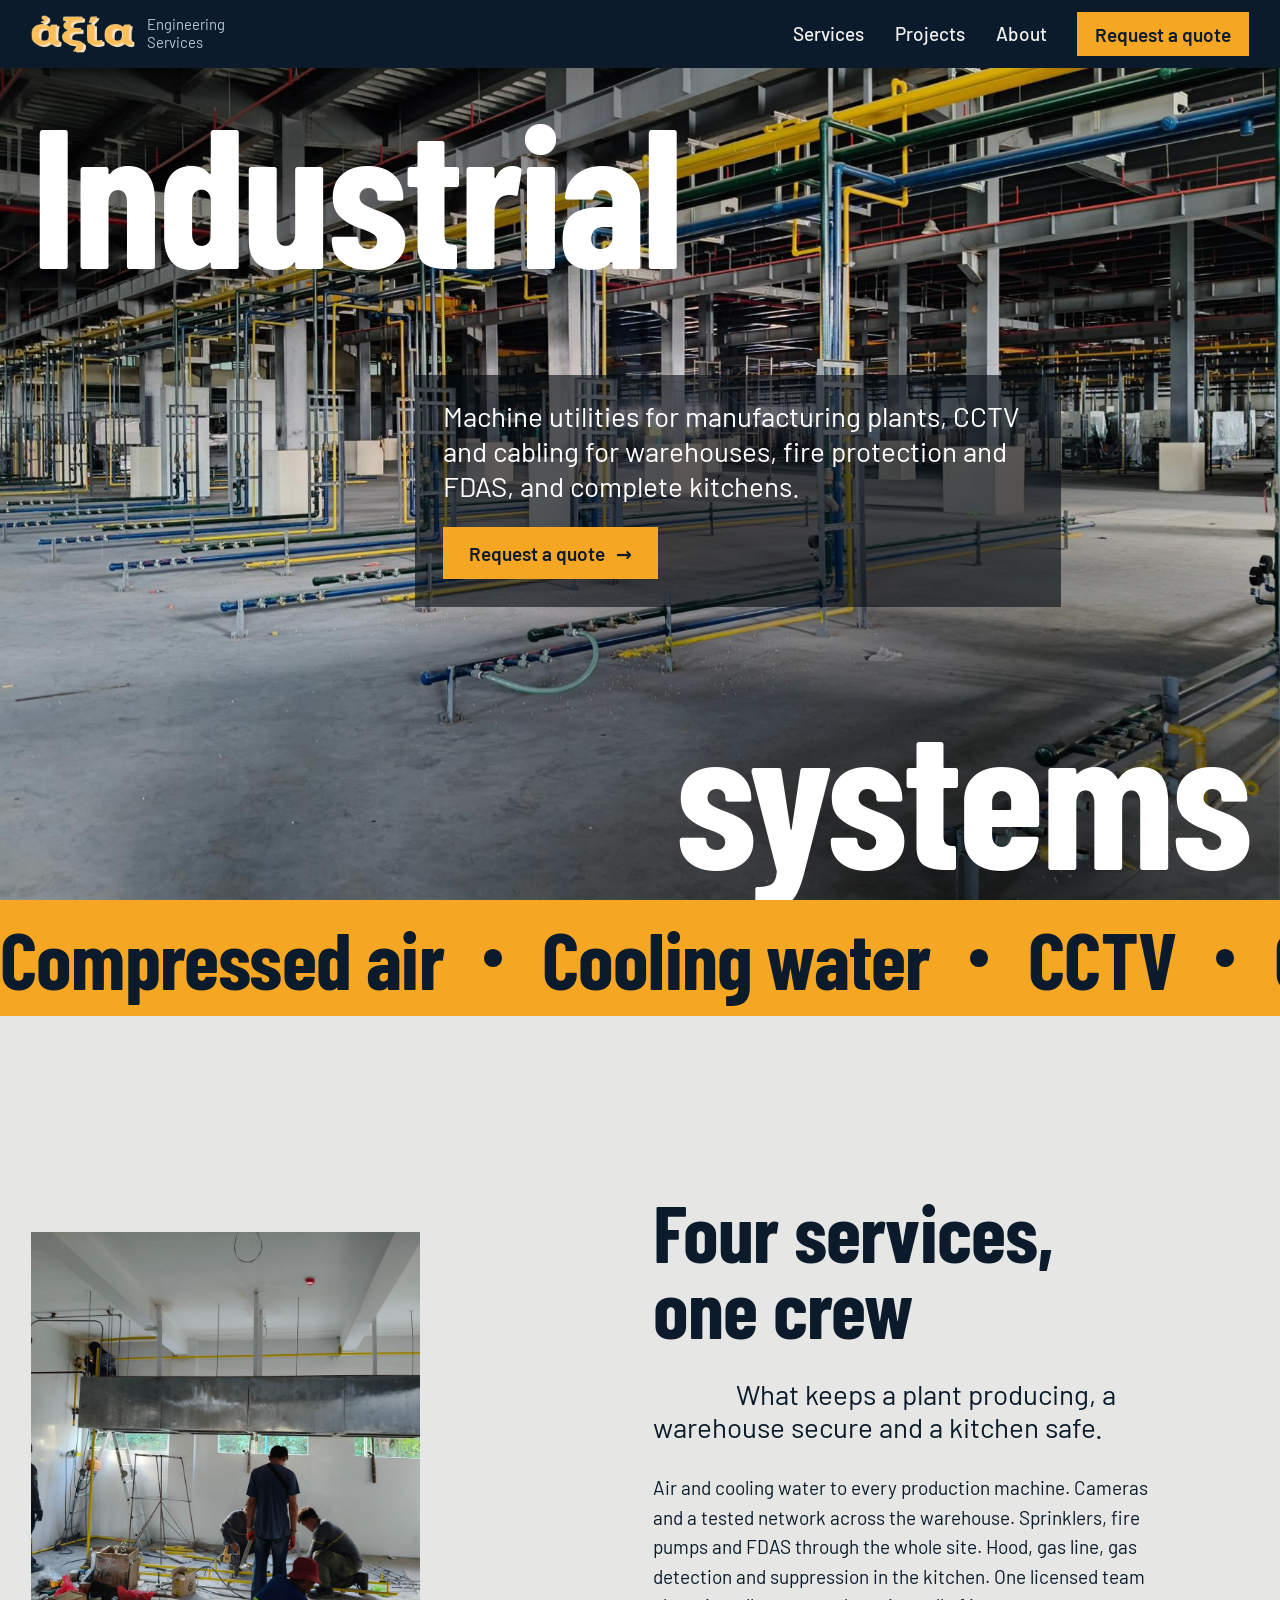
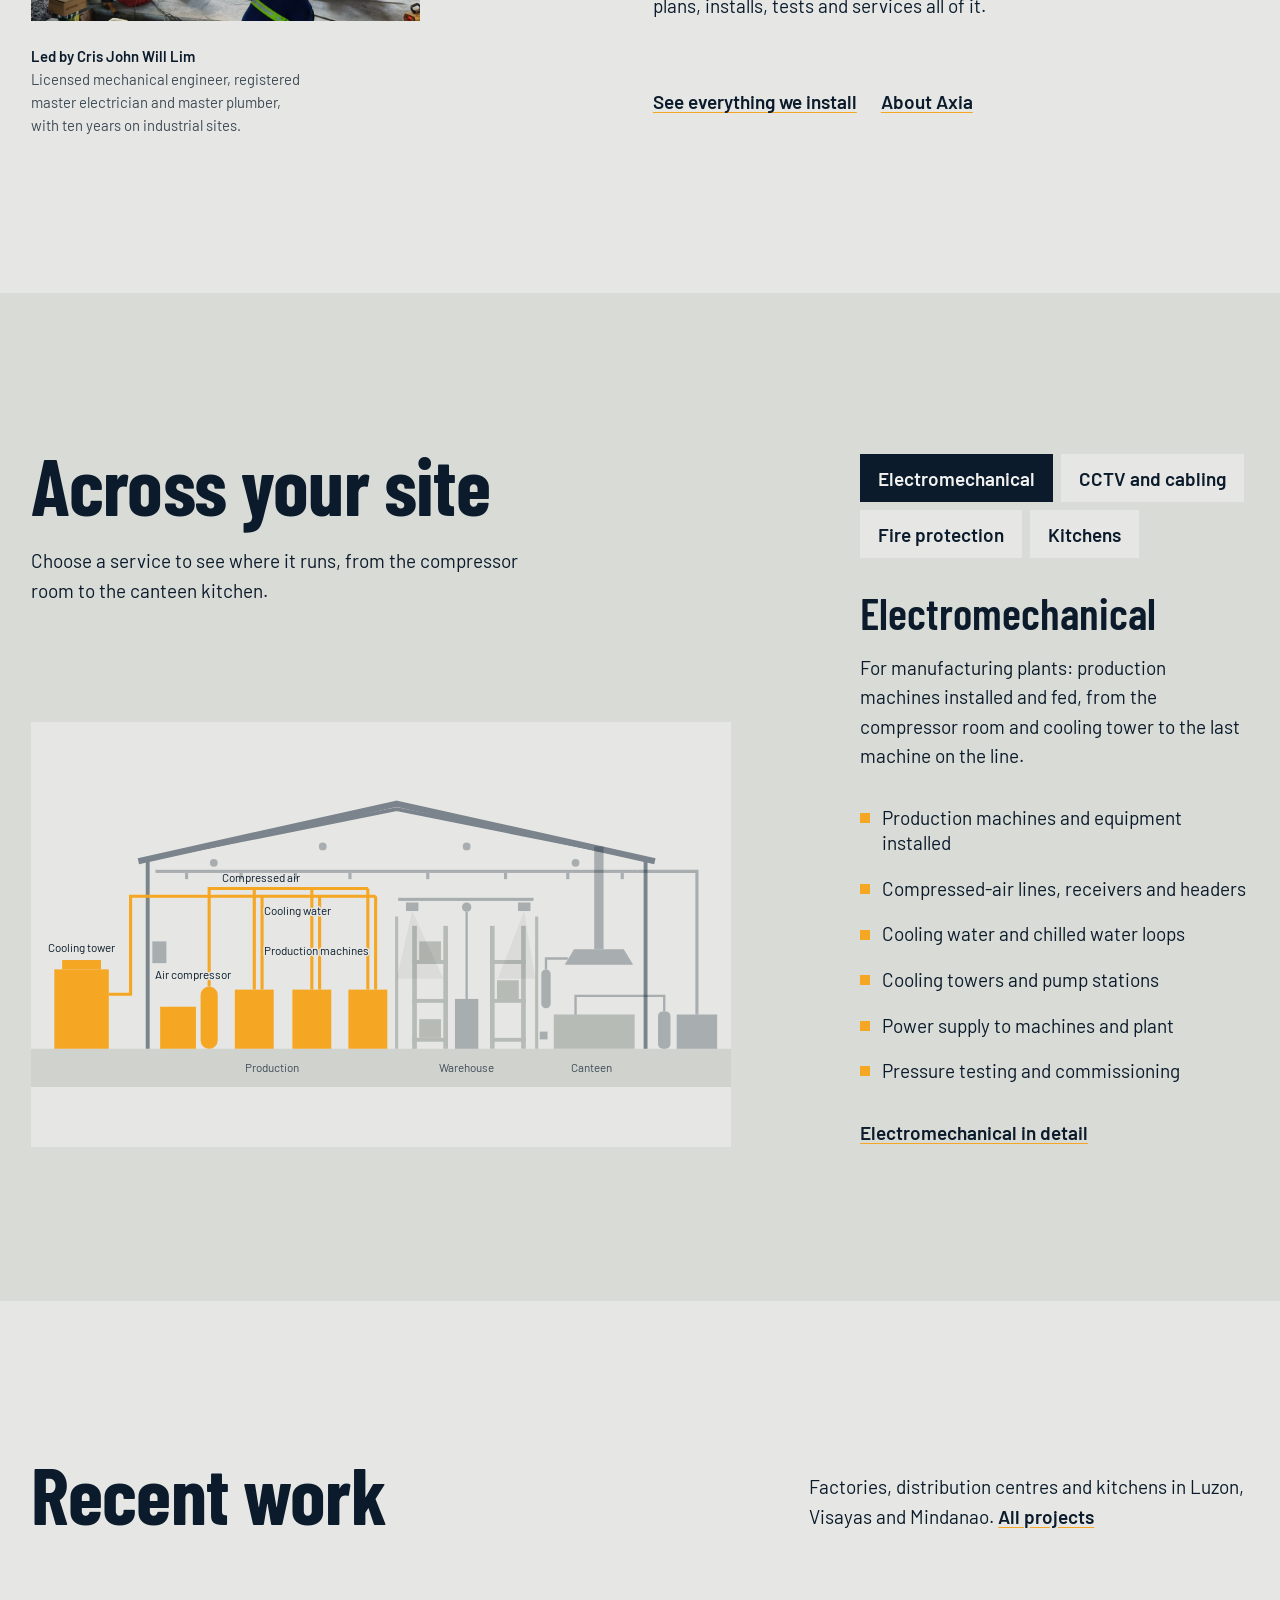
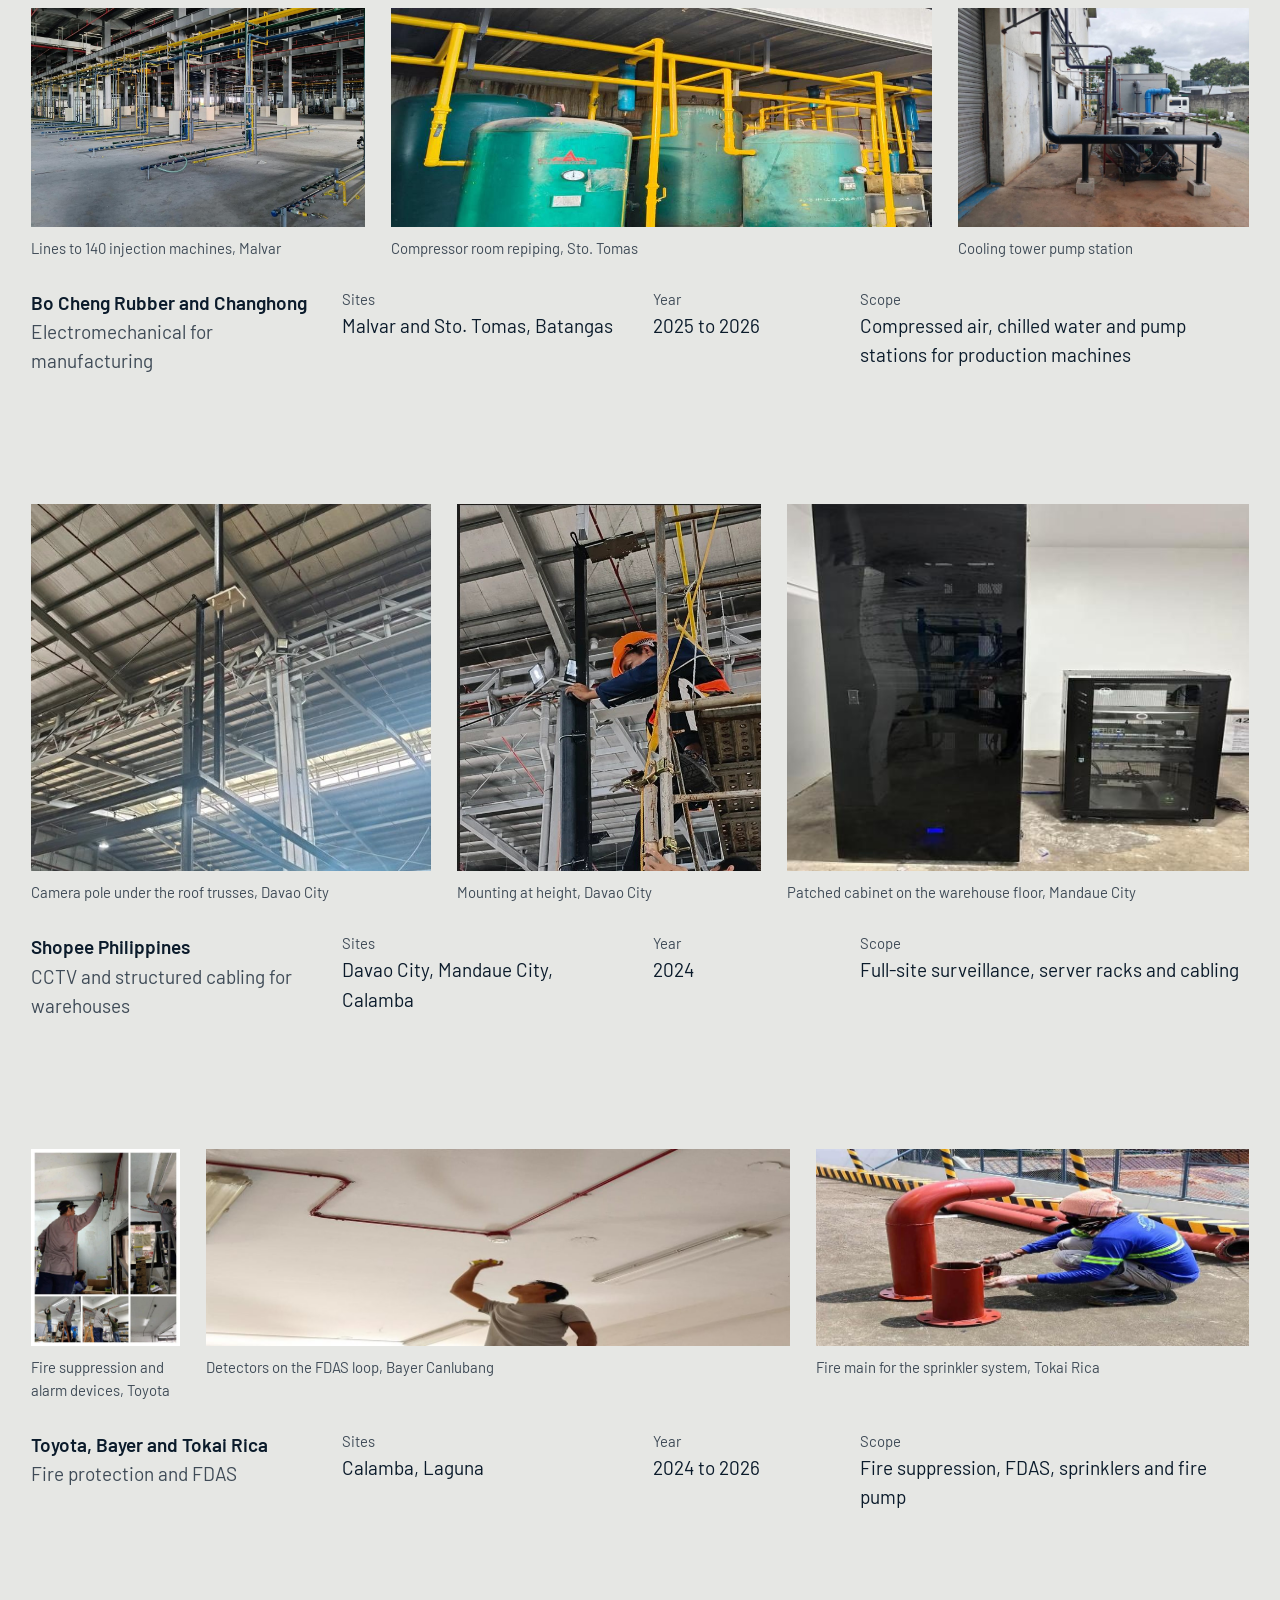
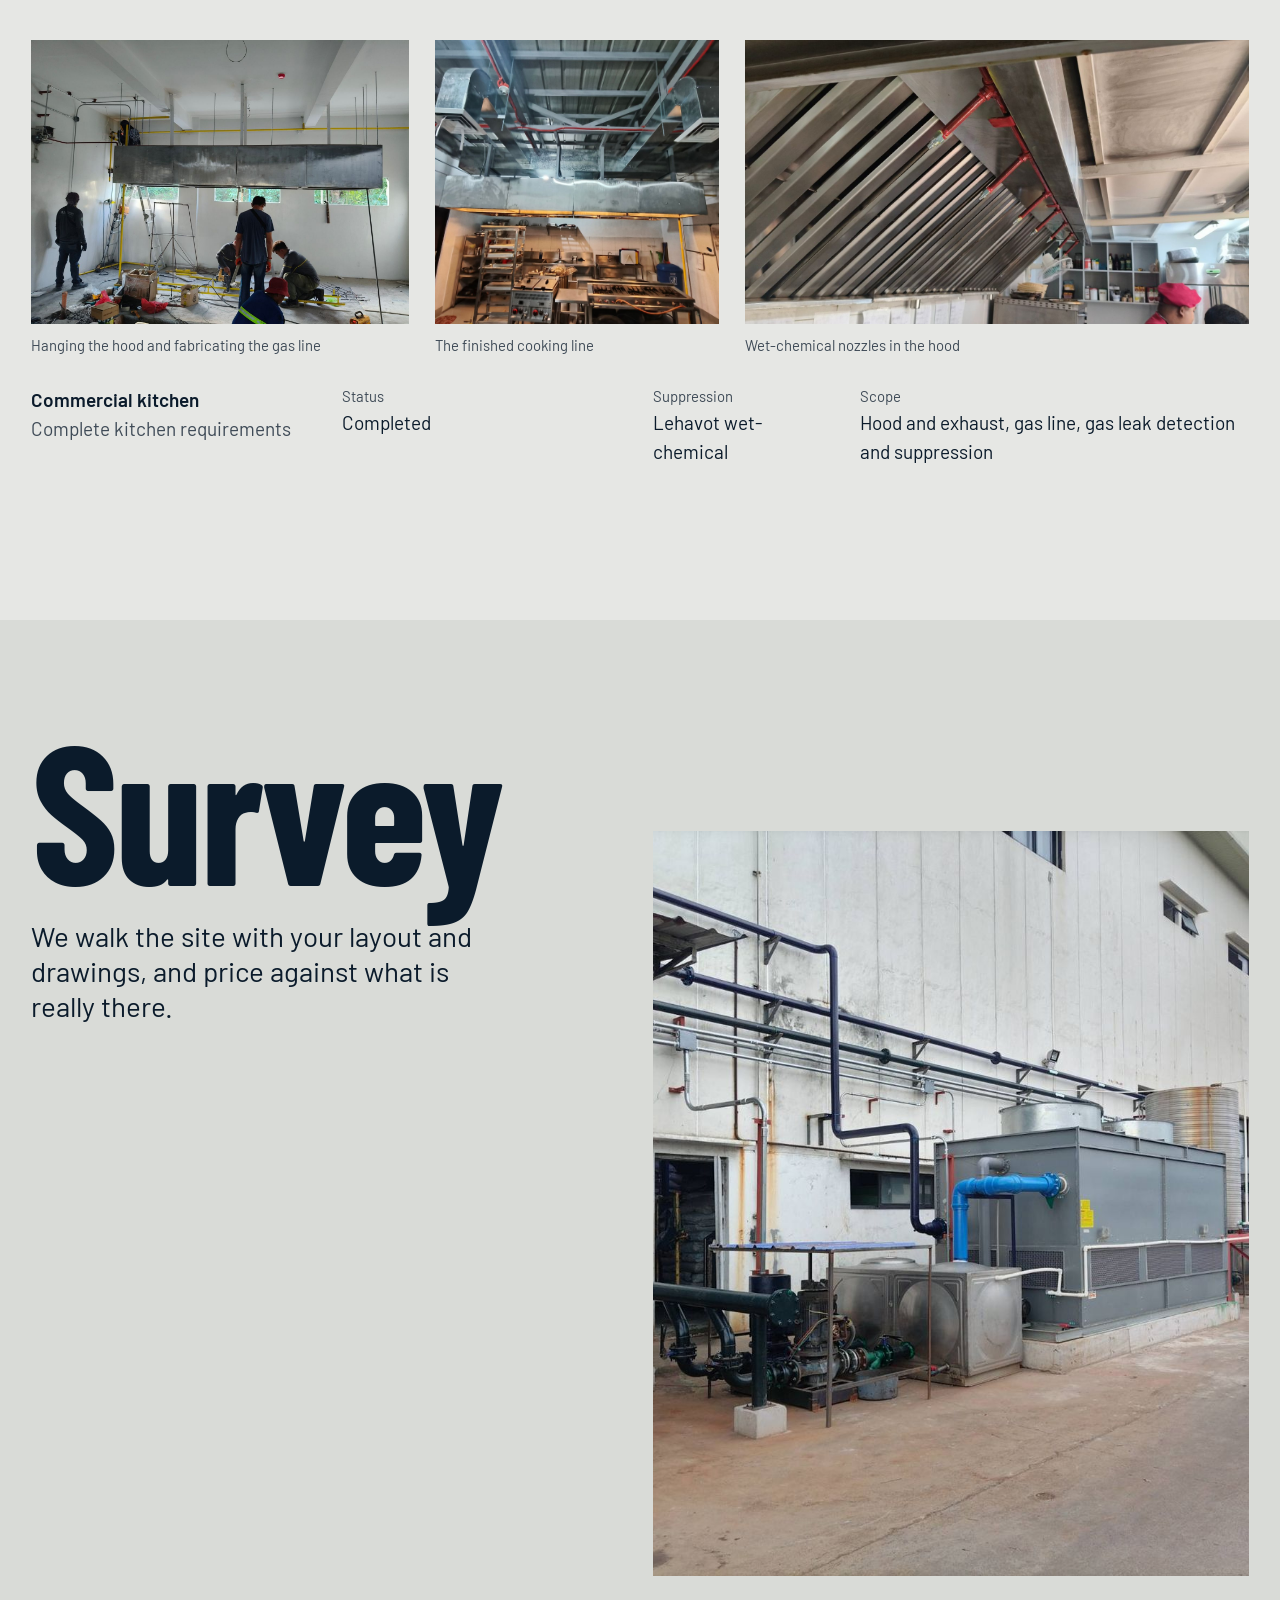
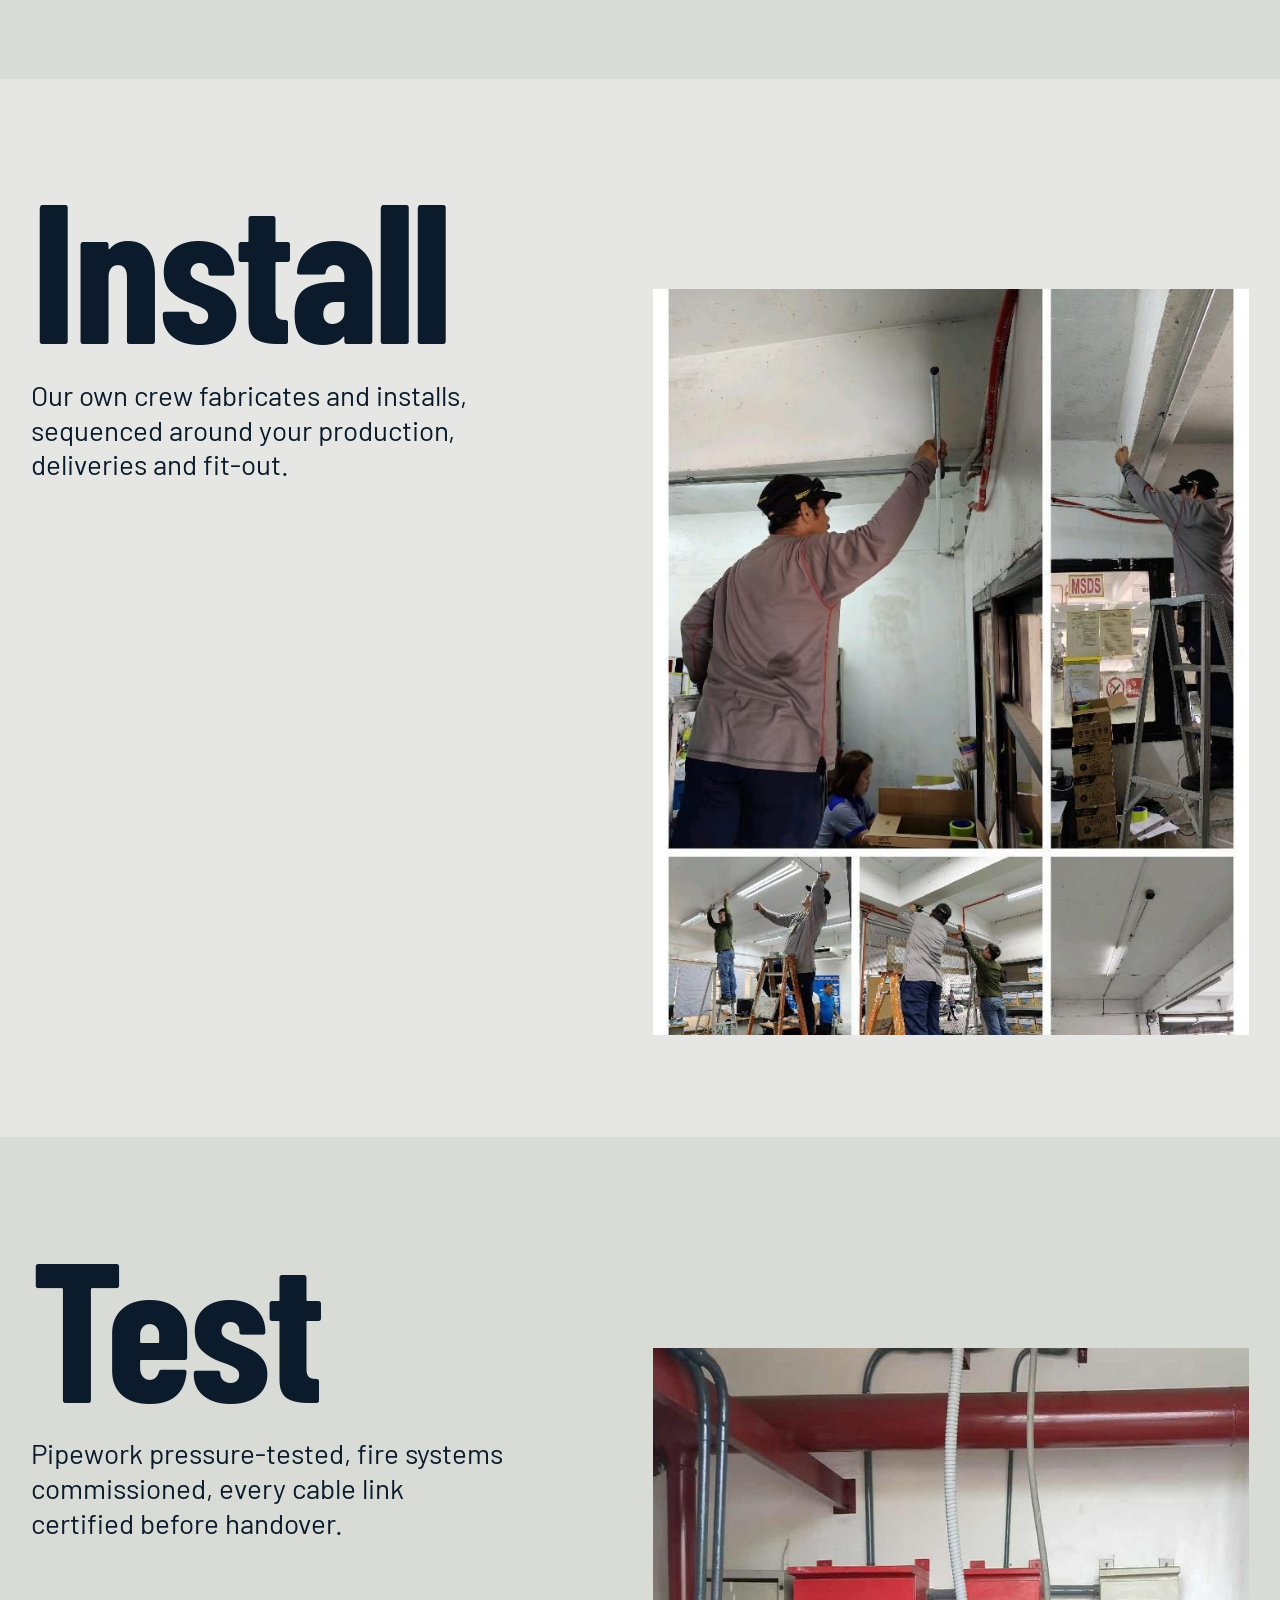
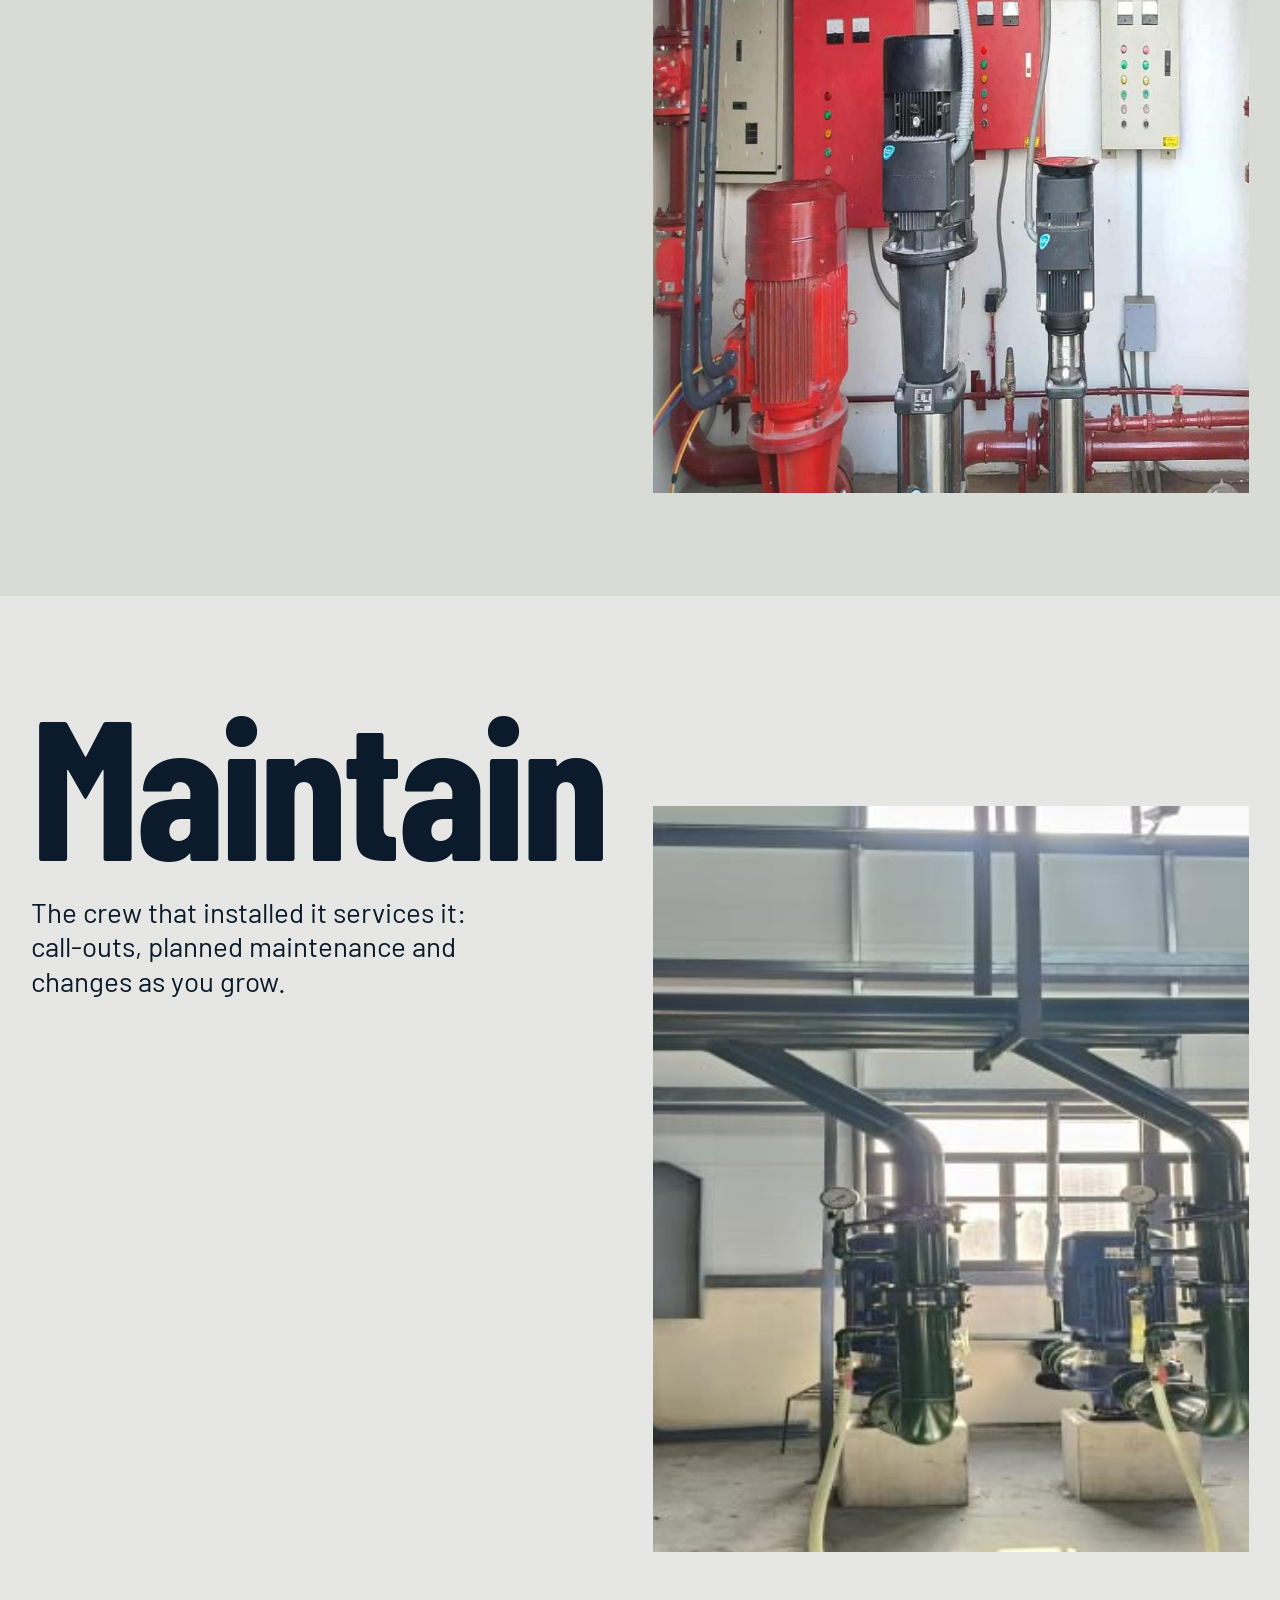
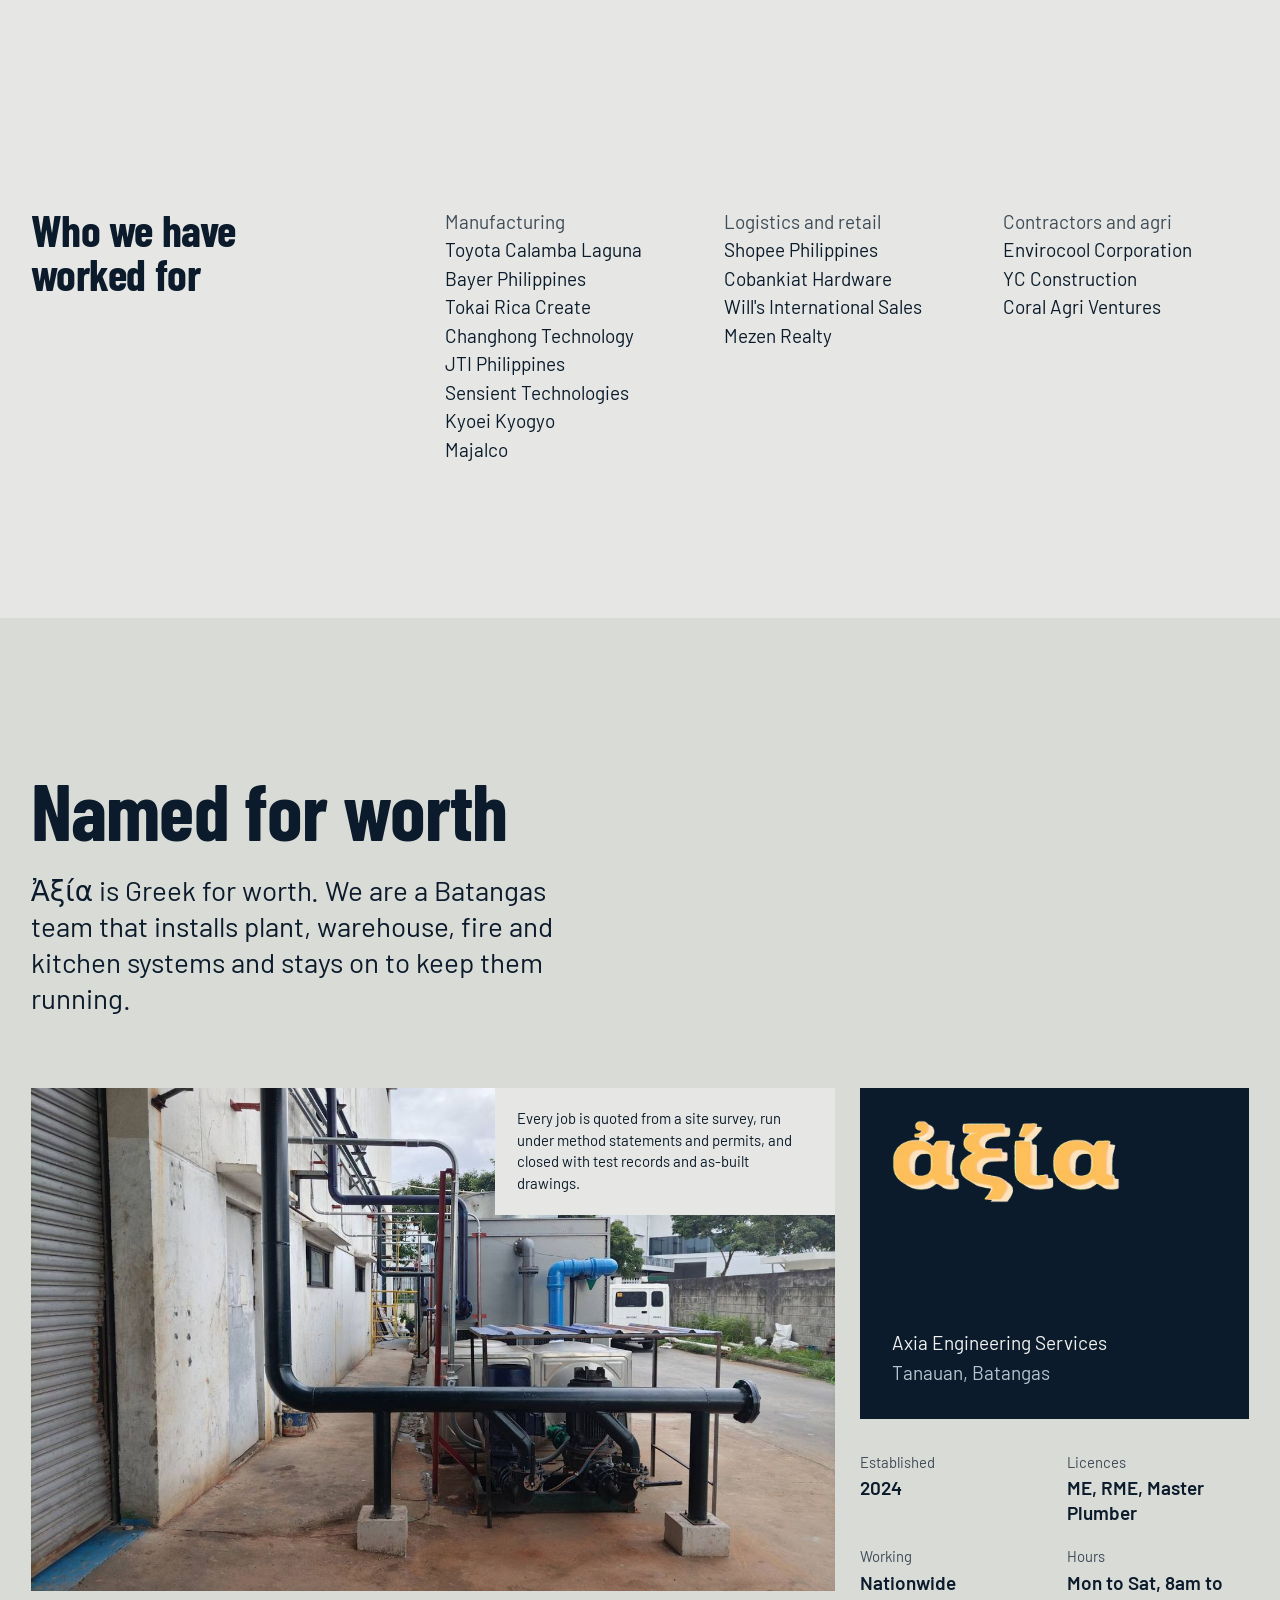
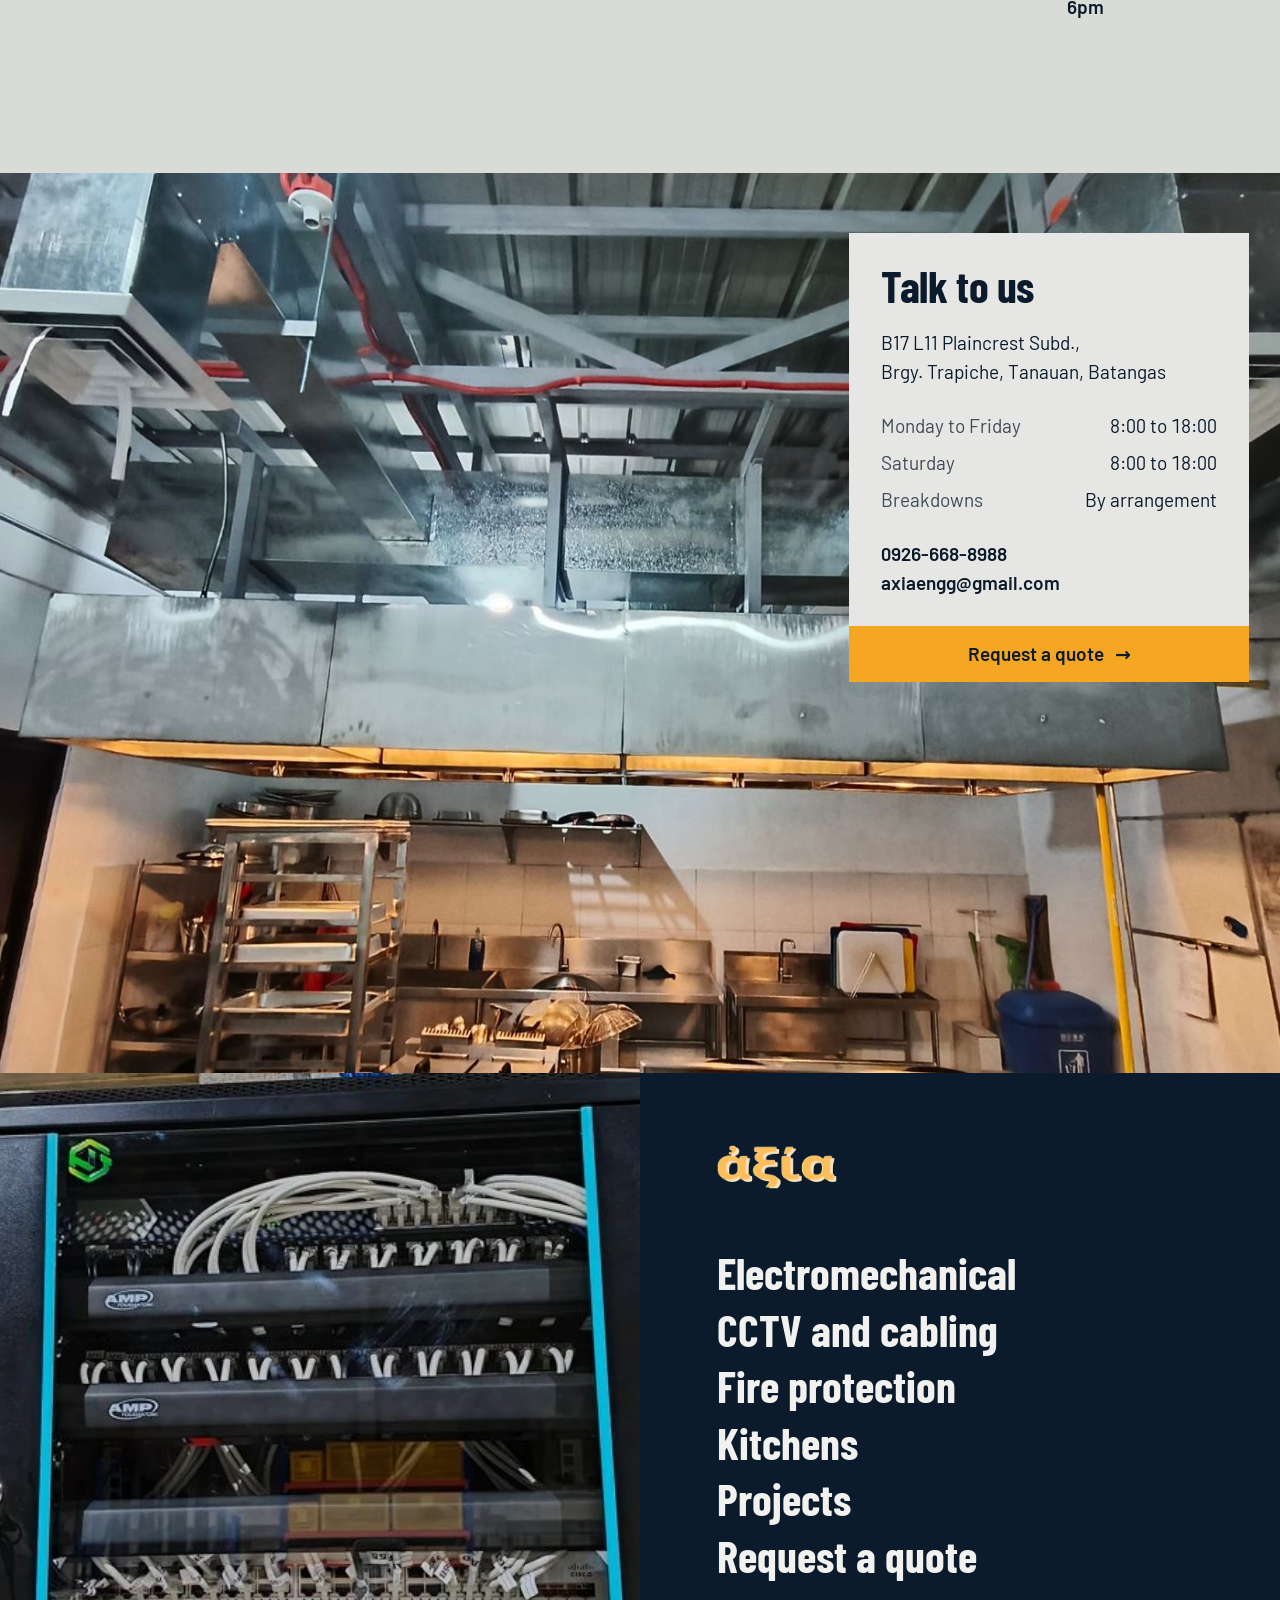
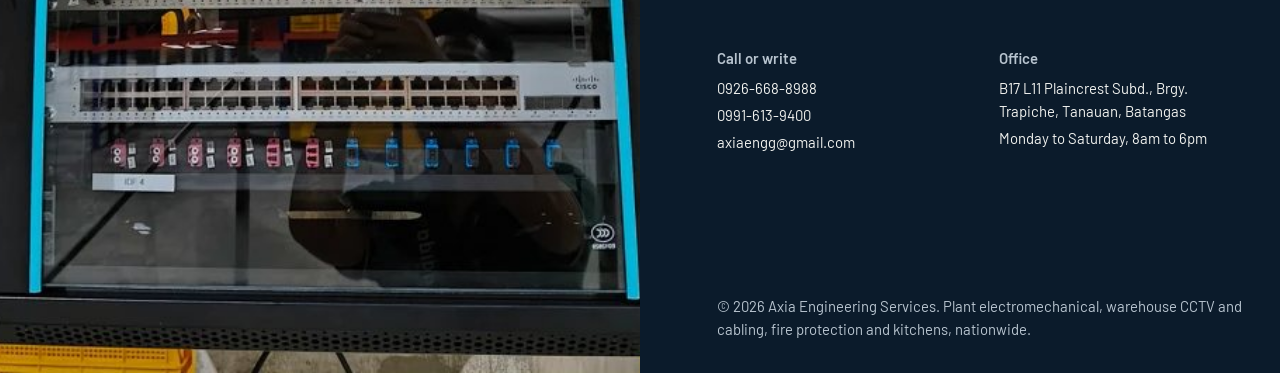
==== commit b4c39634: "Refocus site on four services: plant electromechanical, warehouse CCTV and cabling, fire protection " ====
--- a/index.html
+++ b/index.html
@@ -3,11 +3,11 @@
 <head>
 <meta charset="utf-8">
 <meta name="viewport" content="width=device-width, initial-scale=1">
-<title>Axia Engineering Services — Warehouse Electromechanical, CCTV & Structured Cabling</title>
-<meta name="description" content="Axia installs and maintains electromechanical systems, CCTV and structured cabling for warehouses and distribution centres across the Philippines. Based in Tanauan, Batangas.">
+<title>Axia Engineering Services — Electromechanical, CCTV & Cabling, Fire Protection, Kitchens</title>
+<meta name="description" content="Axia installs production machine utilities for manufacturing plants, CCTV and structured cabling for warehouses, fire protection and FDAS, and complete kitchens. Based in Tanauan, Batangas.">
 <meta name="theme-color" content="#0b1b2b">
-<meta property="og:title" content="Axia Engineering Services — Warehouse Electromechanical, CCTV & Structured Cabling">
-<meta property="og:description" content="Axia installs and maintains electromechanical systems, CCTV and structured cabling for warehouses and distribution centres across the Philippines. Based in Tanauan, Batangas.">
+<meta property="og:title" content="Axia Engineering Services — Electromechanical, CCTV & Cabling, Fire Protection, Kitchens">
+<meta property="og:description" content="Axia installs production machine utilities for manufacturing plants, CCTV and structured cabling for warehouses, fire protection and FDAS, and complete kitchens. Based in Tanauan, Batangas.">
 <meta property="og:type" content="website">
 <meta property="og:image" content="assets/img/hero.jpg">
 <link rel="icon" href="assets/img/favicon.png" type="image/png" sizes="64x64">
@@ -15,7 +15,7 @@
 <link rel="preconnect" href="https://fonts.googleapis.com">
 <link rel="preconnect" href="https://fonts.gstatic.com" crossorigin>
 <link href="https://fonts.googleapis.com/css2?family=Barlow+Condensed:wght@600;700&family=Barlow:wght@400;500;600&display=swap" rel="stylesheet">
-<link rel="stylesheet" href="assets/css/styles.css?v=20261030">
+<link rel="stylesheet" href="assets/css/styles.css?v=20261030b">
 <script>document.documentElement.classList.add('js')</script>
 </head>
 <body>
@@ -38,34 +38,34 @@
 <main id="main">
 <section class="hero" aria-labelledby="hero-title">
   <div class="hero__photo">
-    <img src="assets/img/hero.jpg" alt="Factory floor with colour-coded chilled water and compressed-air lines run to every machine bay" width="1807" height="1182" fetchpriority="high">
+    <img src="assets/img/hero.jpg" alt="Production floor with colour-coded chilled water and compressed-air lines run to every machine bay" width="1807" height="1182" fetchpriority="high">
   </div>
   <h1 id="hero-title">
-    <span class="hero__line hero__line--1">Warehouse</span>
+    <span class="hero__line hero__line--1">Industrial</span>
     <span class="hero__line hero__line--2">systems</span>
   </h1>
   <div class="hero__mid">
-    <p>Electromechanical works, CCTV and structured cabling for warehouses, installed and maintained by one licensed team.</p>
+    <p>Machine utilities for manufacturing plants, CCTV and cabling for warehouses, fire protection and FDAS, and complete kitchens.</p>
     <a class="btn" href="contact.html">Request a quote <span class="arrow" aria-hidden="true">&rarr;</span></a>
   </div>
 </section>
 
 <div class="marquee" aria-hidden="true">
   <div class="marquee__track">
-    <div class="marquee__group">Powered <span class="marquee__dot"></span> Watched <span class="marquee__dot"></span> Wired <span class="marquee__dot"></span> Powered <span class="marquee__dot"></span> Watched <span class="marquee__dot"></span> Wired <span class="marquee__dot"></span></div>
-    <div class="marquee__group">Powered <span class="marquee__dot"></span> Watched <span class="marquee__dot"></span> Wired <span class="marquee__dot"></span> Powered <span class="marquee__dot"></span> Watched <span class="marquee__dot"></span> Wired <span class="marquee__dot"></span></div>
+    <div class="marquee__group">Compressed air <span class="marquee__dot"></span> Cooling water <span class="marquee__dot"></span> CCTV <span class="marquee__dot"></span> Cabling <span class="marquee__dot"></span> Fire protection <span class="marquee__dot"></span> Kitchens <span class="marquee__dot"></span></div>
+    <div class="marquee__group">Compressed air <span class="marquee__dot"></span> Cooling water <span class="marquee__dot"></span> CCTV <span class="marquee__dot"></span> Cabling <span class="marquee__dot"></span> Fire protection <span class="marquee__dot"></span> Kitchens <span class="marquee__dot"></span></div>
   </div>
 </div>
 
 <section class="intro wrap" aria-labelledby="intro-title">
   <div class="grid" data-reveal>
     <div class="intro__text">
-      <h2 id="intro-title">One contractor, three systems</h2>
-      <p class="statement">A warehouse runs on three systems nobody notices until they stop.</p>
-      <p>The power behind the docks, lights and plant; the cameras on every bay and gate; the network that carries every scan. We install all three under one contract, planned around the same racking layout, run in shared containment and handed over on the same day.</p>
+      <h2 id="intro-title">Four services, one crew</h2>
+      <p class="statement">What keeps a plant producing, a warehouse secure and a kitchen safe.</p>
+      <p>Air and cooling water to every production machine. Cameras and a tested network across the warehouse. Sprinklers, fire pumps and FDAS through the whole site. Hood, gas line, gas detection and suppression in the kitchen. One licensed team plans, installs, tests and services all of it.</p>
     </div>
     <figure class="intro__photo">
-      <img src="assets/img/projects/shopee-davao-cctv-2.jpg" alt="Axia technician on a scaffold mounting a CCTV camera to a pole under a warehouse roof" width="553" height="667" loading="lazy">
+      <img src="assets/img/projects/kitchen-install.jpg" alt="Axia crew hanging a kitchen hood and fabricating gas pipework on site" width="1400" height="1050" loading="lazy">
     </figure>
     <p class="intro__note small"><strong>Led by Cris John Will Lim</strong>Licensed mechanical engineer, registered master electrician and master plumber, with ten years on industrial sites.</p>
     <div class="intro__side">
@@ -78,139 +78,164 @@
 <section class="section section--surface wrap" aria-labelledby="shed-title" id="shed">
   <div class="grid shed" data-active="em">
     <div class="shed__head" data-reveal>
-      <h2 id="shed-title">Inside your warehouse</h2>
-      <p>Choose a system to see where it runs, from the dock door to the server cabinet.</p>
+      <h2 id="shed-title">Across your site</h2>
+      <p>Choose a service to see where it runs, from the compressor room to the canteen kitchen.</p>
     </div>
 
     <figure class="shed__figure" aria-labelledby="shed-caption">
-      <svg viewBox="0 0 800 470" role="img" aria-labelledby="shed-svg-title" focusable="false">
-        <title id="shed-svg-title">Cross-section of a warehouse showing where electromechanical, CCTV and structured cabling systems are installed</title>
-        <!-- ground and slab -->
-        <rect x="0" y="420" width="800" height="50" fill="#cfd2cd"/>
-        <!-- building shell -->
-        <path d="M130 420 V300 M130 260 V176 L410 110 L690 176 V420" fill="none" stroke="#7b848c" stroke-width="5" stroke-linejoin="round"/>
-        <path d="M118 178 L410 104 L702 178" fill="none" stroke="#7b848c" stroke-width="8" stroke-linejoin="round"/>
-        <!-- truck at the dock -->
-        <rect x="14" y="300" width="108" height="98" fill="#b6bbb5"/>
-        <circle cx="40" cy="406" r="14" fill="#7b848c"/><circle cx="96" cy="406" r="14" fill="#7b848c"/>
-        <!-- racking -->
+      <svg viewBox="0 0 900 470" role="img" aria-labelledby="shed-svg-title" focusable="false">
+        <title id="shed-svg-title">Cross-section of an industrial site with a production floor, a warehouse and a canteen kitchen, showing where each Axia service is installed</title>
+        <rect x="0" y="420" width="900" height="50" fill="#cfd2cd"/>
+        <path d="M150 420 V176 L470 112 L790 176 V420" fill="none" stroke="#7b848c" stroke-width="5" stroke-linejoin="round"/>
+        <path d="M138 179 L470 105 L802 179" fill="none" stroke="#7b848c" stroke-width="8" stroke-linejoin="round"/>
         <g fill="#b6bbb5">
-          <rect x="262" y="236" width="8" height="184"/><rect x="322" y="236" width="8" height="184"/>
-          <rect x="262" y="286" width="68" height="6"/><rect x="262" y="340" width="68" height="6"/><rect x="262" y="394" width="68" height="6"/>
-          <rect x="370" y="236" width="8" height="184"/><rect x="430" y="236" width="8" height="184"/>
-          <rect x="370" y="286" width="68" height="6"/><rect x="370" y="340" width="68" height="6"/><rect x="370" y="394" width="68" height="6"/>
-          <rect x="274" y="256" width="44" height="30"/><rect x="274" y="310" width="44" height="30"/><rect x="274" y="364" width="44" height="30"/>
-          <rect x="382" y="256" width="44" height="30"/><rect x="382" y="364" width="44" height="30"/>
-        </g>
-        <!-- office mezzanine -->
-        <rect x="540" y="306" width="150" height="8" fill="#7b848c"/>
-        <rect x="540" y="236" width="6" height="70" fill="#7b848c"/>
-
-        <!-- ELECTROMECHANICAL -->
+          <rect x="468" y="250" width="4" height="170"/><rect x="648" y="250" width="4" height="170"/>
+          <rect x="490" y="262" width="6" height="158"/><rect x="530" y="262" width="6" height="158"/>
+          <rect x="490" y="306" width="46" height="5"/><rect x="490" y="356" width="46" height="5"/><rect x="490" y="406" width="46" height="5"/>
+          <rect x="590" y="262" width="6" height="158"/><rect x="630" y="262" width="6" height="158"/>
+          <rect x="590" y="306" width="46" height="5"/><rect x="590" y="356" width="46" height="5"/><rect x="590" y="406" width="46" height="5"/>
+          <rect x="499" y="282" width="28" height="24"/><rect x="499" y="382" width="28" height="24"/><rect x="599" y="332" width="28" height="24"/>
+          <rect x="672" y="376" width="104" height="44"/>
+        </g>
+        <g font-size="15" font-family="Barlow, sans-serif" fill="#3f4b57" text-anchor="middle">
+          <text x="310" y="450">Production</text><text x="560" y="450">Warehouse</text><text x="720" y="450">Canteen</text>
+        </g>
+
+        <!-- ELECTROMECHANICAL: plant utilities and machines -->
         <g class="sys sys--em">
-          <rect class="hl" x="150" y="186" width="530" height="6" fill="#0b1b2b"/>
           <g class="hl" fill="#0b1b2b">
-            <rect x="208" y="192" width="3" height="20"/><path d="M196 212 h28 l-6 14 h-16z"/>
-            <rect x="348" y="192" width="3" height="20"/><path d="M336 212 h28 l-6 14 h-16z"/>
-            <rect x="488" y="192" width="3" height="20"/><path d="M476 212 h28 l-6 14 h-16z"/>
-            <rect x="134" y="282" width="26" height="14"/>
-            <rect x="664" y="340" width="20" height="56"/>
-            <rect x="698" y="370" width="50" height="50"/>
-            <circle cx="410" cy="150" r="16"/>
-          </g>
-          <path class="hs" d="M147 192 V282 M674 192 V340 M684 386 H698" fill="none" stroke="#0b1b2b" stroke-width="3"/>
+            <rect x="30" y="318" width="70" height="102"/><rect x="40" y="306" width="50" height="12"/>
+            <rect x="166" y="366" width="46" height="54"/><rect x="218" y="340" width="22" height="80" rx="11"/>
+            <rect x="262" y="344" width="50" height="76"/><rect x="336" y="344" width="50" height="76"/><rect x="408" y="344" width="50" height="76"/>
+          </g>
+          <path class="hs" d="M229 340 V214 H433 M287 214 V344 M361 214 V344 M433 214 V344" fill="none" stroke="#0b1b2b" stroke-width="4"/>
+          <path class="hs" d="M100 350 H128 V224 H443 M297 224 V344 M371 224 V344 M443 224 V344" fill="none" stroke="#0b1b2b" stroke-width="4"/>
           <g class="lbl" font-size="15" font-family="Barlow, sans-serif" fill="#0b1b2b">
-            <text x="226" y="248">High-bay lighting</text>
-            <text x="436" y="146">Exhaust fan</text>
-            <text x="138" y="276" text-anchor="start">Dock shutter</text>
-            <text x="596" y="336">Panelboard</text>
-            <text x="698" y="362">Genset</text>
-          </g>
-        </g>
-
-        <!-- CCTV -->
+            <text x="22" y="296">Cooling tower</text>
+            <text x="160" y="330">Air compressor</text>
+            <text x="246" y="206">Compressed air</text>
+            <text x="300" y="248">Cooling water</text>
+            <text x="300" y="300">Production machines</text>
+          </g>
+        </g>
+
+        <!-- CCTV AND STRUCTURED CABLING: warehouse -->
         <g class="sys sys--cctv">
-          <path class="hl cone" d="M114 266 L30 300 L30 250z M248 214 L208 300 L292 300z M520 214 L470 300 L556 300z M779 302 L752 420 L800 420z" fill="#0b1b2b" opacity="0.18"/>
+          <path class="hl cone" d="M490 243 L470 330 L530 330z M634 243 L600 330 L648 330z" fill="#0b1b2b" opacity="0.18"/>
           <g class="hl" fill="#0b1b2b">
-            <rect x="110" y="258" width="20" height="10"/>
-            <rect x="240" y="206" width="16" height="12"/>
-            <rect x="512" y="206" width="16" height="12"/>
-            <rect x="776" y="300" width="6" height="120"/><rect x="766" y="292" width="24" height="10"/>
-            <rect x="566" y="264" width="34" height="22"/><rect x="560" y="290" width="46" height="16"/>
-          </g>
-          <path class="hs" d="M248 200 V206 M520 200 V206 M583 192 V264" fill="none" stroke="#0b1b2b" stroke-width="3"/>
+            <rect x="472" y="226" width="174" height="4"/>
+            <rect x="482" y="232" width="16" height="11"/><rect x="626" y="232" width="16" height="11"/>
+            <circle cx="560" cy="238" r="6"/>
+            <rect x="545" y="356" width="30" height="64"/>
+          </g>
+          <path class="hs" d="M560 244 V356" fill="none" stroke="#0b1b2b" stroke-width="3"/>
           <g class="lbl" font-size="15" font-family="Barlow, sans-serif" fill="#0b1b2b">
-            <text x="20" y="242">Dock camera</text>
-            <text x="230" y="318" >Aisle cameras</text>
-            <text x="610" y="282">Monitoring</text>
-            <text x="724" y="284">Gate pole</text>
-          </g>
-        </g>
-
-        <!-- STRUCTURED CABLING -->
-        <g class="sys sys--cab">
-          <rect class="hl" x="150" y="196" width="490" height="5" fill="#0b1b2b"/>
+            <text x="478" y="218">Cameras and cable tray</text>
+            <text x="570" y="258">Wi-Fi</text>
+            <text x="520" y="348">Network cabinet</text>
+          </g>
+        </g>
+
+        <!-- FIRE PROTECTION AND FDAS: whole site -->
+        <g class="sys sys--fire">
           <g class="hl" fill="#0b1b2b">
-            <circle cx="296" cy="208" r="7"/><circle cx="452" cy="208" r="7"/>
-            <rect x="626" y="240" width="30" height="66"/>
-            <rect x="168" y="372" width="34" height="48"/>
-          </g>
-          <path class="hs" d="M185 201 V372 M641 201 V240" fill="none" stroke="#0b1b2b" stroke-width="3"/>
+            <rect x="160" y="190" width="620" height="4"/>
+            <rect x="198" y="194" width="4" height="8"/><rect x="268" y="194" width="4" height="8"/><rect x="338" y="194" width="4" height="8"/>
+            <rect x="408" y="194" width="4" height="8"/><rect x="508" y="194" width="4" height="8"/><rect x="608" y="194" width="4" height="8"/>
+            <rect x="688" y="194" width="4" height="8"/><rect x="758" y="194" width="4" height="8"/>
+            <circle cx="235" cy="181" r="5"/><circle cx="375" cy="160" r="5"/><circle cx="560" cy="160" r="5"/><circle cx="700" cy="181" r="5"/>
+            <rect x="156" y="282" width="18" height="28"/>
+            <rect x="830" y="376" width="52" height="44"/>
+          </g>
+          <path class="hs" d="M856 376 V192 H780" fill="none" stroke="#0b1b2b" stroke-width="4"/>
           <g class="lbl" font-size="15" font-family="Barlow, sans-serif" fill="#0b1b2b">
-            <text x="300" y="232">Wi-Fi for scanners</text>
-            <text x="206" y="366">Dock station</text>
-            <text x="590" y="232">Server cabinet</text>
+            <text x="420" y="226">Sprinklers</text>
+            <text x="385" y="156">Smoke detectors</text>
+            <text x="156" y="276">FDAS panel</text>
+            <text x="820" y="366">Fire pump</text>
+          </g>
+        </g>
+
+        <!-- COMPLETE KITCHEN -->
+        <g class="sys sys--kitchen">
+          <g class="hl" fill="#0b1b2b">
+            <path d="M686 312 H774 L762 292 H698 Z"/>
+            <rect x="724" y="160" width="12" height="132"/>
+            <rect x="806" y="372" width="16" height="48" rx="6"/>
+            <rect x="654" y="398" width="10" height="10"/>
+            <rect x="656" y="318" width="12" height="50" rx="6"/>
+          </g>
+          <path class="hs" d="M814 372 V352 H700 V376 M662 318 V304 H690" fill="none" stroke="#0b1b2b" stroke-width="3"/>
+          <g class="lbl" font-size="15" font-family="Barlow, sans-serif" fill="#0b1b2b">
+            <text x="742" y="244">Hood and exhaust</text>
+            <text x="700" y="344">Gas line</text>
+            <text x="800" y="400" text-anchor="end">LPG</text>
+            <text x="590" y="320">Suppression</text>
+            <text x="560" y="404">Gas detector</text>
           </g>
         </g>
       </svg>
-      <figcaption id="shed-caption" class="visually-hidden">A warehouse in section: truck at the dock, two racking bays, an office mezzanine and a generator outside.</figcaption>
+      <figcaption id="shed-caption" class="visually-hidden">An industrial site in section: cooling tower outside, a production floor with machines, a warehouse with racking, and a canteen kitchen, with a fire pump and LPG supply outside.</figcaption>
     </figure>
 
     <div class="shed__panel-wrap">
-      <div class="tabs" role="tablist" aria-label="Warehouse systems" hidden>
+      <div class="tabs" role="tablist" aria-label="Services" hidden>
         <button class="tab" role="tab" type="button" id="tab-em" aria-controls="panel-em" aria-selected="true" data-sys="em">Electromechanical</button>
-        <button class="tab" role="tab" type="button" id="tab-cctv" aria-controls="panel-cctv" aria-selected="false" tabindex="-1" data-sys="cctv">CCTV</button>
-        <button class="tab" role="tab" type="button" id="tab-cab" aria-controls="panel-cab" aria-selected="false" tabindex="-1" data-sys="cab">Structured cabling</button>
+        <button class="tab" role="tab" type="button" id="tab-cctv" aria-controls="panel-cctv" aria-selected="false" tabindex="-1" data-sys="cctv">CCTV and cabling</button>
+        <button class="tab" role="tab" type="button" id="tab-fire" aria-controls="panel-fire" aria-selected="false" tabindex="-1" data-sys="fire">Fire protection</button>
+        <button class="tab" role="tab" type="button" id="tab-kitchen" aria-controls="panel-kitchen" aria-selected="false" tabindex="-1" data-sys="kitchen">Kitchens</button>
       </div>
 
       <div class="shed__panel" id="panel-em" role="tabpanel" aria-labelledby="tab-em">
         <h3>Electromechanical</h3>
-        <p>Power from the incoming supply to every dock, light and machine, and the mechanical services that keep plant running.</p>
+        <p>For manufacturing plants: production machines installed and fed, from the compressor room and cooling tower to the last machine on the line.</p>
         <ul class="scope">
-          <li>Panelboards, sub-feeders and cable tray</li>
-          <li>High-bay LED and emergency lighting</li>
-          <li>Dock shutters, levellers and charging bays</li>
-          <li>Generator and ATS connection</li>
-          <li>Exhaust fans and ventilation</li>
-          <li>Chilled water, cooling towers and compressed air</li>
+          <li>Production machines and equipment installed</li>
+          <li>Compressed-air lines, receivers and headers</li>
+          <li>Cooling water and chilled water loops</li>
+          <li>Cooling towers and pump stations</li>
+          <li>Power supply to machines and plant</li>
+          <li>Pressure testing and commissioning</li>
         </ul>
         <a class="link" href="services.html#electromechanical">Electromechanical in detail</a>
       </div>
       <div class="shed__panel" id="panel-cctv" role="tabpanel" aria-labelledby="tab-cctv">
-        <h3>CCTV</h3>
-        <p>Cameras placed for what has to be seen: plates at the gate, faces at the dock, every aisle end, the yard at night.</p>
+        <h3>CCTV and cabling</h3>
+        <p>For warehouses: cameras on every dock, aisle and gate, and the network your scanners depend on, tested link by link.</p>
         <ul class="scope">
           <li>IP cameras at docks, aisles and perimeter</li>
-          <li>Pole and truss mounting at height</li>
-          <li>PoE switching on its own cabling</li>
-          <li>NVR, storage sized to your retention</li>
-          <li>Guardhouse and office monitoring</li>
-          <li>Servicing, repositioning and repairs</li>
+          <li>NVR, storage and monitoring</li>
+          <li>Cat6 cabling and fibre backbone</li>
+          <li>Wi-Fi access points for scanners</li>
+          <li>Racks, cabinets and labelled patching</li>
+          <li>Tested links and as-built records</li>
         </ul>
-        <a class="link" href="services.html#cctv">CCTV in detail</a>
-      </div>
-      <div class="shed__panel" id="panel-cab" role="tabpanel" aria-labelledby="tab-cab">
-        <h3>Structured cabling</h3>
-        <p>The network your scanners, printers and systems depend on, run neatly, labelled and tested link by link.</p>
+        <a class="link" href="services.html#cctv">CCTV and cabling in detail</a>
+      </div>
+      <div class="shed__panel" id="panel-fire" role="tabpanel" aria-labelledby="tab-fire">
+        <h3>Fire protection and FDAS</h3>
+        <p>Life-safety systems installed to the approved design and the code, then tested and signed off.</p>
         <ul class="scope">
-          <li>Cat6 and Cat6A to every outlet</li>
-          <li>Fibre between office and floor</li>
-          <li>Access-point drops for handheld scanners</li>
-          <li>Racks, cabinets and patching</li>
-          <li>Labelling and as-built records</li>
-          <li>Tested and certified links</li>
+          <li>Automatic sprinkler systems</li>
+          <li>Fire pumps, jockey pumps and pump rooms</li>
+          <li>Hydrants, hose reels and landing valves</li>
+          <li>Detectors, call points, sounders and panels</li>
+          <li>Suppression for special areas</li>
+          <li>BFP permit support</li>
         </ul>
-        <a class="link" href="services.html#cabling">Structured cabling in detail</a>
+        <a class="link" href="services.html#fire">Fire protection in detail</a>
+      </div>
+      <div class="shed__panel" id="panel-kitchen" role="tabpanel" aria-labelledby="tab-kitchen">
+        <h3>Complete kitchens</h3>
+        <p>Everything a commercial or canteen kitchen needs to cook safely, installed as one coordinated system.</p>
+        <ul class="scope">
+          <li>Kitchen hoods, exhaust ducting and fans</li>
+          <li>LPG gas line with regulators and valves</li>
+          <li>Gas leak detectors with automatic shut-off</li>
+          <li>Wet-chemical fire suppression</li>
+          <li>Pressure testing and commissioning</li>
+        </ul>
+        <a class="link" href="services.html#kitchen">Kitchens in detail</a>
       </div>
     </div>
   </div>
@@ -219,34 +244,62 @@
 <section class="section" aria-labelledby="work-title">
   <div class="work__head wrap" data-reveal>
     <h2 id="work-title">Recent work</h2>
-    <p>Distribution centres, factories and plant rooms in Luzon, Visayas and Mindanao. <a class="link" href="projects.html">All projects</a></p>
-  </div>
-
-  <article class="project" aria-labelledby="p1">
-    <div class="strip" data-reveal aria-label="Shopee warehouse photos" data-zoom>
+    <p>Factories, distribution centres and kitchens in Luzon, Visayas and Mindanao. <a class="link" href="projects.html">All projects</a></p>
+  </div>
+
+  <article class="project" id="h-plant" data-sys="em" aria-labelledby="h-plant-t">
+    <div class="strip" data-reveal aria-label="Bo Cheng Rubber and Changhong photos" data-zoom>
+      <figure style="--r: 1.529"><div class="frame"><img src="assets/img/projects/bo-cheng-chilled-water.jpg" alt="Chilled water and compressed-air lines dropped to rows of machine bays" width="1200" height="785" loading="lazy"></div><figcaption>Lines to 140 injection machines, Malvar</figcaption></figure>
+      <figure style="--r: 2.474"><div class="frame"><img src="assets/img/projects/changhong-compressor-room.jpg" alt="Compressor room with green receiver tanks and yellow air lines" width="1012" height="409" loading="lazy"></div><figcaption>Compressor room repiping, Sto. Tomas</figcaption></figure>
+      <figure style="--r: 1.333"><div class="frame"><img src="assets/img/projects/cooling-towers-pumps.jpg" alt="Twin-pump skid and pipework beside a cooling tower" width="1400" height="1050" loading="lazy"></div><figcaption>Cooling tower pump station</figcaption></figure>
+    </div>
+    <dl class="facts grid wrap" data-reveal>
+      <div class="facts__name"><dt class="visually-hidden">Project</dt><dd id="h-plant-t">Bo Cheng Rubber and Changhong <span>Electromechanical for manufacturing</span></dd></div>
+      <div class="facts__where"><dt>Sites</dt><dd>Malvar and Sto. Tomas, Batangas</dd></div>
+      <div class="facts__when"><dt>Year</dt><dd>2025 to 2026</dd></div>
+      <div class="facts__who"><dt>Scope</dt><dd>Compressed air, chilled water and pump stations for production machines</dd></div>
+    </dl>
+  </article>
+
+  <article class="project" id="h-shopee" data-sys="cctv" aria-labelledby="h-shopee-t">
+    <div class="strip" data-reveal aria-label="Shopee Philippines photos" data-zoom>
       <figure style="--r: 1.090"><div class="frame"><img src="assets/img/projects/shopee-davao-cctv-1.jpg" alt="Pole-mounted CCTV camera beneath a warehouse roof" width="544" height="499" loading="lazy"></div><figcaption>Camera pole under the roof trusses, Davao City</figcaption></figure>
       <figure style="--r: 0.829"><div class="frame"><img src="assets/img/projects/shopee-davao-cctv-2.jpg" alt="Technician mounting a camera at height from a scaffold" width="553" height="667" loading="lazy"></div><figcaption>Mounting at height, Davao City</figcaption></figure>
-      <figure style="--r: 1.259"><div class="frame"><img src="assets/img/projects/shopee-cebu-rack-1.jpg" alt="Wall-mounted network cabinet with blue patch cables" width="515" height="409" loading="lazy"></div><figcaption>Patched cabinet on the warehouse floor, Mandaue City</figcaption></figure>
+      <figure style="--r: 1.259"><div class="frame"><img src="assets/img/projects/shopee-cebu-rack-1.jpg" alt="Wall cabinet on a warehouse column with blue patch cables" width="515" height="409" loading="lazy"></div><figcaption>Patched cabinet on the warehouse floor, Mandaue City</figcaption></figure>
     </div>
     <dl class="facts grid wrap" data-reveal>
-      <div class="facts__name"><dt class="visually-hidden">Project</dt><dd id="p1">Shopee Philippines <span>Structured cabling and CCTV</span></dd></div>
+      <div class="facts__name"><dt class="visually-hidden">Project</dt><dd id="h-shopee-t">Shopee Philippines <span>CCTV and structured cabling for warehouses</span></dd></div>
       <div class="facts__where"><dt>Sites</dt><dd>Davao City, Mandaue City, Calamba</dd></div>
       <div class="facts__when"><dt>Year</dt><dd>2024</dd></div>
       <div class="facts__who"><dt>Scope</dt><dd>Full-site surveillance, server racks and cabling</dd></div>
     </dl>
   </article>
 
-  <article class="project" aria-labelledby="p2">
-    <div class="strip" data-reveal aria-label="Process piping photos" data-zoom>
-      <figure style="--r: 1.529"><div class="frame"><img src="assets/img/projects/bo-cheng-chilled-water.jpg" alt="Chilled water and compressed-air lines dropped to rows of machine bays" width="1200" height="785" loading="lazy"></div><figcaption>Lines to 140 injection machines, Malvar</figcaption></figure>
-      <figure style="--r: 2.474"><div class="frame"><img src="assets/img/projects/changhong-compressor-room.jpg" alt="Repiped compressor room with green receiver tanks and yellow air lines" width="1012" height="409" loading="lazy"></div><figcaption>Compressor room repiping, Sto. Tomas</figcaption></figure>
-      <figure style="--r: 1.333"><div class="frame"><img src="assets/img/projects/cooling-towers-pumps.jpg" alt="Twin-pump skid and pipework beside a cooling tower" width="1400" height="1050" loading="lazy"></div><figcaption>Cooling tower pump station</figcaption></figure>
+  <article class="project" id="h-fire" data-sys="fire" aria-labelledby="h-fire-t">
+    <div class="strip" data-reveal aria-label="Toyota, Bayer and Tokai Rica photos" data-zoom>
+      <figure style="--r: 0.758"><div class="frame"><img src="assets/img/projects/toyota-fire-suppression.jpg" alt="Technicians installing fire suppression pipework and alarm devices at Toyota Calamba Laguna" width="727" height="959" loading="lazy"></div><figcaption>Fire suppression and alarm devices, Toyota</figcaption></figure>
+      <figure style="--r: 2.963"><div class="frame"><img src="assets/img/projects/bayer-fdas.jpg" alt="Technician fitting a ceiling-mounted detector on the fire alarm loop at Bayer Canlubang" width="1200" height="405" loading="lazy"></div><figcaption>Detectors on the FDAS loop, Bayer Canlubang</figcaption></figure>
+      <figure style="--r: 2.196"><div class="frame"><img src="assets/img/projects/tokai-rica-sprinkler.jpg" alt="Red fire main pipework being prepared at Tokai Rica Create Philippines" width="898" height="409" loading="lazy"></div><figcaption>Fire main for the sprinkler system, Tokai Rica</figcaption></figure>
     </div>
     <dl class="facts grid wrap" data-reveal>
-      <div class="facts__name"><dt class="visually-hidden">Project</dt><dd id="p2">Bo Cheng Rubber and Changhong <span>Electromechanical</span></dd></div>
-      <div class="facts__where"><dt>Sites</dt><dd>Malvar and Sto. Tomas, Batangas</dd></div>
-      <div class="facts__when"><dt>Year</dt><dd>2025 to 2026</dd></div>
-      <div class="facts__who"><dt>Scope</dt><dd>Chilled water, compressed air and pump stations</dd></div>
+      <div class="facts__name"><dt class="visually-hidden">Project</dt><dd id="h-fire-t">Toyota, Bayer and Tokai Rica <span>Fire protection and FDAS</span></dd></div>
+      <div class="facts__where"><dt>Sites</dt><dd>Calamba, Laguna</dd></div>
+      <div class="facts__when"><dt>Year</dt><dd>2024 to 2026</dd></div>
+      <div class="facts__who"><dt>Scope</dt><dd>Fire suppression, FDAS, sprinklers and fire pump</dd></div>
+    </dl>
+  </article>
+
+  <article class="project" id="h-kitchen" data-sys="kitchen" aria-labelledby="h-kitchen-t">
+    <div class="strip" data-reveal aria-label="Commercial kitchen photos" data-zoom>
+      <figure style="--r: 1.333"><div class="frame"><img src="assets/img/projects/kitchen-install.jpg" alt="Axia crew hanging a kitchen hood and fabricating yellow gas pipework on site" width="1400" height="1050" loading="lazy"></div><figcaption>Hanging the hood and fabricating the gas line</figcaption></figure>
+      <figure style="--r: 1.000"><div class="frame"><img src="assets/img/projects/kitchen-complete.jpg" alt="Completed commercial kitchen with stainless hood, exhaust ducting and a yellow gas line serving the cooking line" width="1400" height="1400" loading="lazy"></div><figcaption>The finished cooking line</figcaption></figure>
+      <figure style="--r: 1.777"><div class="frame"><img src="assets/img/projects/kitchen-hood-nozzles.jpg" alt="Wet-chemical suppression nozzles on red piping inside a stainless steel kitchen hood" width="1400" height="788" loading="lazy"></div><figcaption>Wet-chemical nozzles in the hood</figcaption></figure>
+    </div>
+    <dl class="facts grid wrap" data-reveal>
+      <div class="facts__name"><dt class="visually-hidden">Project</dt><dd id="h-kitchen-t">Commercial kitchen <span>Complete kitchen requirements</span></dd></div>
+      <div class="facts__where"><dt>Status</dt><dd>Completed</dd></div>
+      <div class="facts__when"><dt>Suppression</dt><dd>Lehavot wet-chemical</dd></div>
+      <div class="facts__who"><dt>Scope</dt><dd>Hood and exhaust, gas line, gas leak detection and suppression</dd></div>
     </dl>
   </article>
 </section>
@@ -256,28 +309,28 @@
   <div class="verbs__item">
     <div class="verbs__word" data-reveal>
       <p class="verb">Survey</p>
-      <p>We walk the floor with your racking and dock plan, and price against what is really there.</p>
+      <p>We walk the site with your layout and drawings, and price against what is really there.</p>
     </div>
     <figure class="verbs__photo"><img src="assets/img/projects/cooling-towers-wide.jpg" alt="Cooling towers and pipework along the side of an industrial building" width="1400" height="1050" loading="lazy"></figure>
   </div>
   <div class="verbs__item">
     <div class="verbs__word" data-reveal>
       <p class="verb">Install</p>
-      <p>Power, cameras and cable go in on one programme, sequenced around your racking and fit-out.</p>
-    </div>
-    <figure class="verbs__photo"><img src="assets/img/projects/shopee-davao-cctv-1.jpg" alt="CCTV camera on a pole under the warehouse roof" width="544" height="499" loading="lazy"></figure>
+      <p>Our own crew fabricates and installs, sequenced around your production, deliveries and fit-out.</p>
+    </div>
+    <figure class="verbs__photo"><img src="assets/img/projects/toyota-fire-suppression.jpg" alt="Technicians installing fire suppression pipework at height" width="727" height="959" loading="lazy"></figure>
   </div>
   <div class="verbs__item">
     <div class="verbs__word" data-reveal>
       <p class="verb">Test</p>
-      <p>Circuits tested, every cable link certified, every camera view checked against the agreed coverage.</p>
-    </div>
-    <figure class="verbs__photo"><img src="assets/img/projects/shopee-cebu-rack-2.jpg" alt="Finished network cabinet with labelled patch panels" width="474" height="409" loading="lazy"></figure>
+      <p>Pipework pressure-tested, fire systems commissioned, every cable link certified before handover.</p>
+    </div>
+    <figure class="verbs__photo"><img src="assets/img/projects/fire-pump-station.jpg" alt="Fire pump, jockey pump and control panels in a pump room" width="789" height="1105" loading="lazy"></figure>
   </div>
   <div class="verbs__item">
     <div class="verbs__word" data-reveal>
       <p class="verb">Maintain</p>
-      <p>The crew that installed it services it: call-outs, planned maintenance and moves when the layout changes.</p>
+      <p>The crew that installed it services it: call-outs, planned maintenance and changes as you grow.</p>
     </div>
     <figure class="verbs__photo"><img src="assets/img/projects/pcwp-pump-room.jpg" alt="Chilled water pump room with pumps, headers and control panels" width="995" height="409" loading="lazy"></figure>
   </div>
@@ -287,11 +340,6 @@
   <div class="grid names" data-reveal>
     <h2 id="clients-title">Who we have worked for</h2>
     <ul class="names__cols">
-      <li class="kind">Logistics and retail</li>
-      <li>Shopee Philippines</li>
-      <li>Cobankiat Hardware</li>
-      <li>Will's International Sales</li>
-      <li>Mezen Realty</li>
       <li class="kind">Manufacturing</li>
       <li>Toyota Calamba Laguna</li>
       <li>Bayer Philippines</li>
@@ -301,6 +349,11 @@
       <li>Sensient Technologies</li>
       <li>Kyoei Kyogyo</li>
       <li>Majalco</li>
+      <li class="kind">Logistics and retail</li>
+      <li>Shopee Philippines</li>
+      <li>Cobankiat Hardware</li>
+      <li>Will's International Sales</li>
+      <li>Mezen Realty</li>
       <li class="kind">Contractors and agri</li>
       <li>Envirocool Corporation</li>
       <li>YC Construction</li>
@@ -313,7 +366,7 @@
   <div class="grid">
     <div class="mosaic__head" data-reveal>
       <h2 id="about-title">Named for worth</h2>
-      <p>Ἀξία is Greek for worth. We are a Batangas team that installs warehouse systems and stays on to keep them running.</p>
+      <p>Ἀξία is Greek for worth. We are a Batangas team that installs plant, warehouse, fire and kitchen systems and stays on to keep them running.</p>
     </div>
     <figure class="mosaic__photo">
       <img src="assets/img/projects/cooling-towers-pumps.jpg" alt="Cooling tower pump station with blue and black pipework" width="1400" height="1050" loading="lazy">
@@ -335,7 +388,7 @@
 </section>
 
 <section class="visit" aria-labelledby="visit-title">
-  <img src="assets/img/hero.jpg" alt="" width="1807" height="1182" loading="lazy">
+  <img src="assets/img/projects/kitchen-complete.jpg" alt="" width="1400" height="1400" loading="lazy">
   <div class="card">
     <h2 id="visit-title">Talk to us</h2>
     <address>B17 L11 Plaincrest Subd.,<br>Brgy. Trapiche, Tanauan, Batangas</address>
@@ -364,10 +417,10 @@
     <nav class="footer-menu" aria-label="Footer">
       <ul>
         <li><a href="services.html#electromechanical">Electromechanical</a></li>
-        <li><a href="services.html#cctv">CCTV</a></li>
-        <li><a href="services.html#cabling">Structured cabling</a></li>
+        <li><a href="services.html#cctv">CCTV and cabling</a></li>
+        <li><a href="services.html#fire">Fire protection</a></li>
+        <li><a href="services.html#kitchen">Kitchens</a></li>
         <li><a href="projects.html">Projects</a></li>
-        <li><a href="about.html">About</a></li>
         <li><a href="contact.html">Request a quote</a></li>
       </ul>
     </nav>
@@ -384,10 +437,10 @@
         <p>Monday to Saturday, 8am to 6pm</p>
       </div>
     </div>
-    <p class="legal">&copy; <span data-year>2026</span> Axia Engineering Services. Electromechanical, CCTV and structured cabling for warehouses, nationwide.</p>
+    <p class="legal">&copy; <span data-year>2026</span> Axia Engineering Services. Plant electromechanical, warehouse CCTV and cabling, fire protection and kitchens, nationwide.</p>
   </div>
 </footer>
 
-<script src="assets/js/main.js?v=20261030" defer></script>
+<script src="assets/js/main.js?v=20261030b" defer></script>
 </body>
 </html>
--- a/assets/css/styles.css
+++ b/assets/css/styles.css
@@ -269,18 +269,23 @@
 .js .shed[data-active] .sys { opacity: 0.28; }
 .js .shed[data-active="em"] .sys--em,
 .js .shed[data-active="cctv"] .sys--cctv,
-.js .shed[data-active="cab"] .sys--cab { opacity: 1; }
+.js .shed[data-active="fire"] .sys--fire,
+.js .shed[data-active="kitchen"] .sys--kitchen { opacity: 1; }
 .js .shed[data-active="em"] .sys--em .hl,
 .js .shed[data-active="cctv"] .sys--cctv .hl,
-.js .shed[data-active="cab"] .sys--cab .hl { fill: var(--accent); }
+.js .shed[data-active="fire"] .sys--fire .hl,
+.js .shed[data-active="kitchen"] .sys--kitchen .hl { fill: var(--accent); }
 .js .shed[data-active="em"] .sys--em .hs,
 .js .shed[data-active="cctv"] .sys--cctv .hs,
-.js .shed[data-active="cab"] .sys--cab .hs { stroke: var(--accent); }
+.js .shed[data-active="fire"] .sys--fire .hs,
+.js .shed[data-active="kitchen"] .sys--kitchen .hs { stroke: var(--accent); }
 /* labels only name the selected system's parts */
+.sys .lbl { paint-order: stroke; stroke: var(--bg); stroke-width: 4px; stroke-linejoin: round; }
 .js .sys .lbl { opacity: 0; transition: opacity 320ms var(--ease-out); }
 .js .shed[data-active="em"] .sys--em .lbl,
 .js .shed[data-active="cctv"] .sys--cctv .lbl,
-.js .shed[data-active="cab"] .sys--cab .lbl { opacity: 1; }
+.js .shed[data-active="fire"] .sys--fire .lbl,
+.js .shed[data-active="kitchen"] .sys--kitchen .lbl { opacity: 1; }
 .shed .cone { fill-opacity: 1; }
 @media (max-width: 960px) {
   .shed__head, .shed__figure, .shed__panel-wrap { grid-column: 1 / -1; grid-row: auto; }
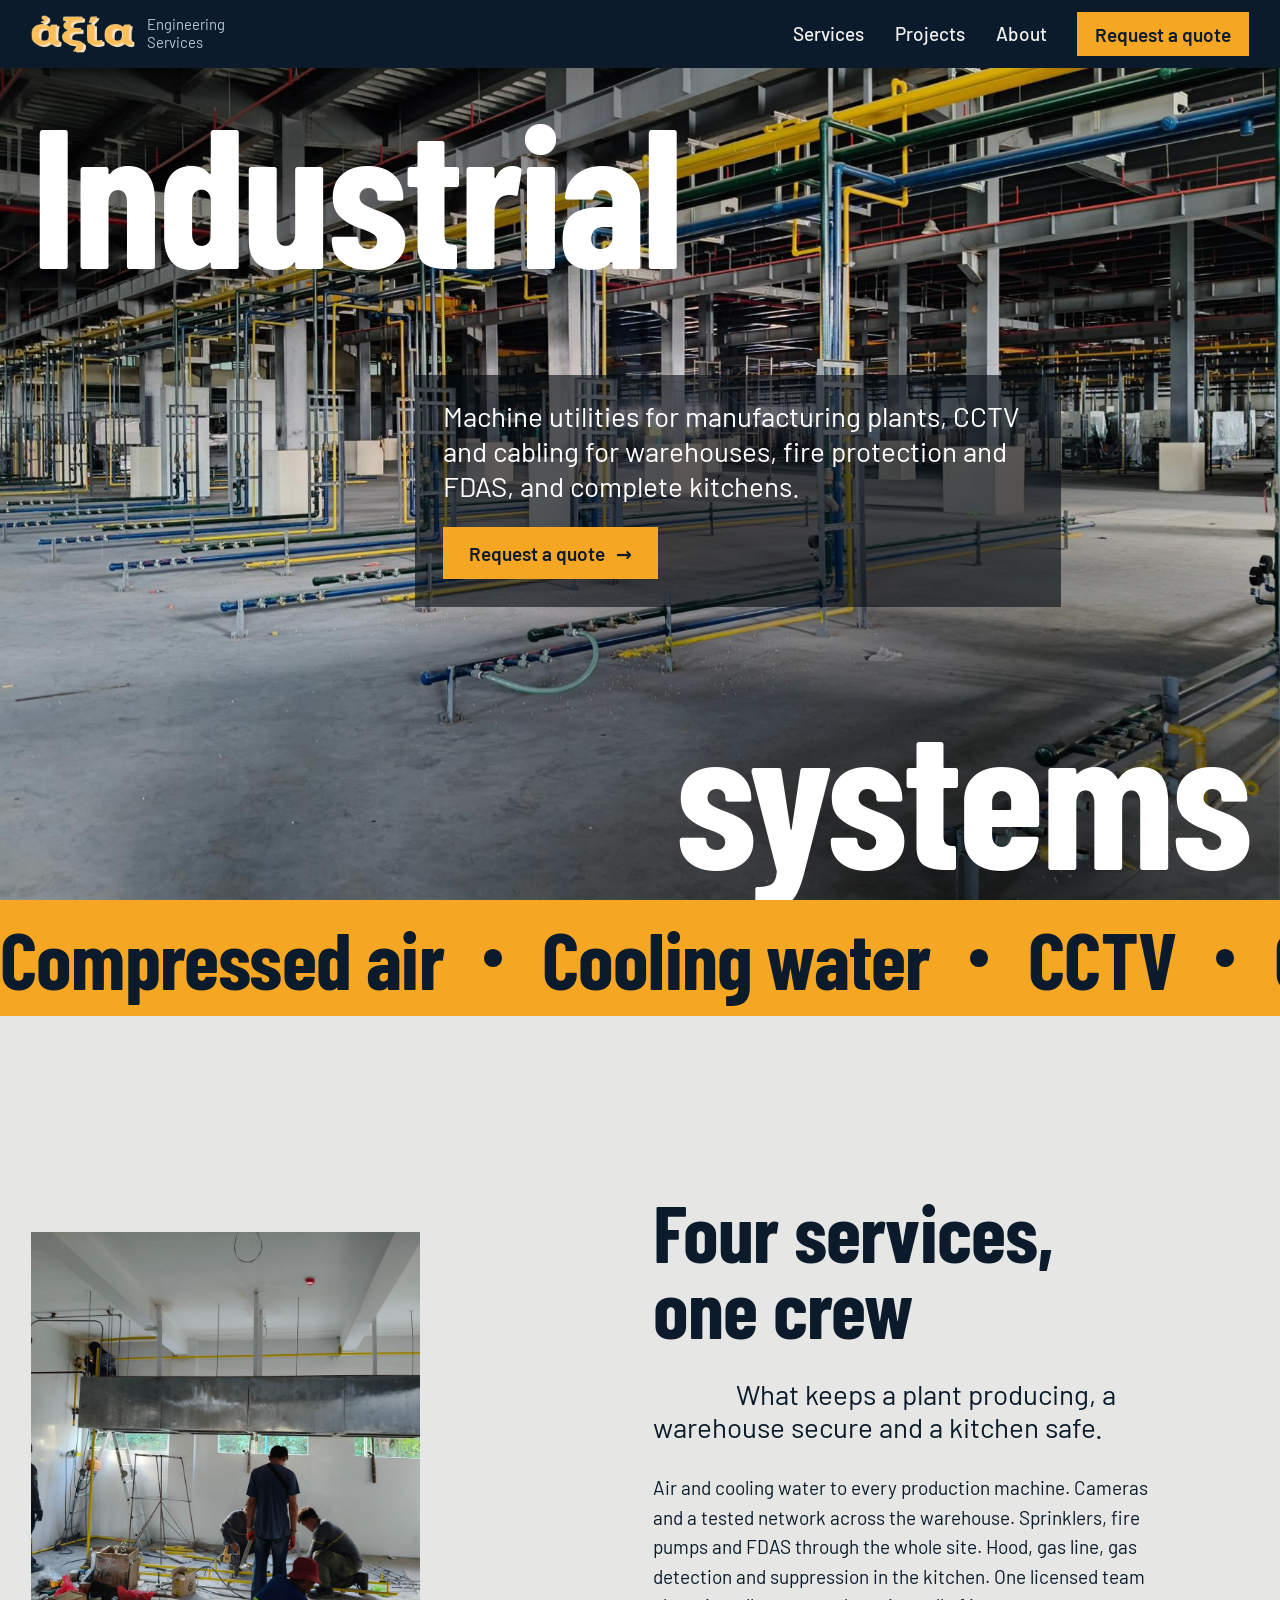
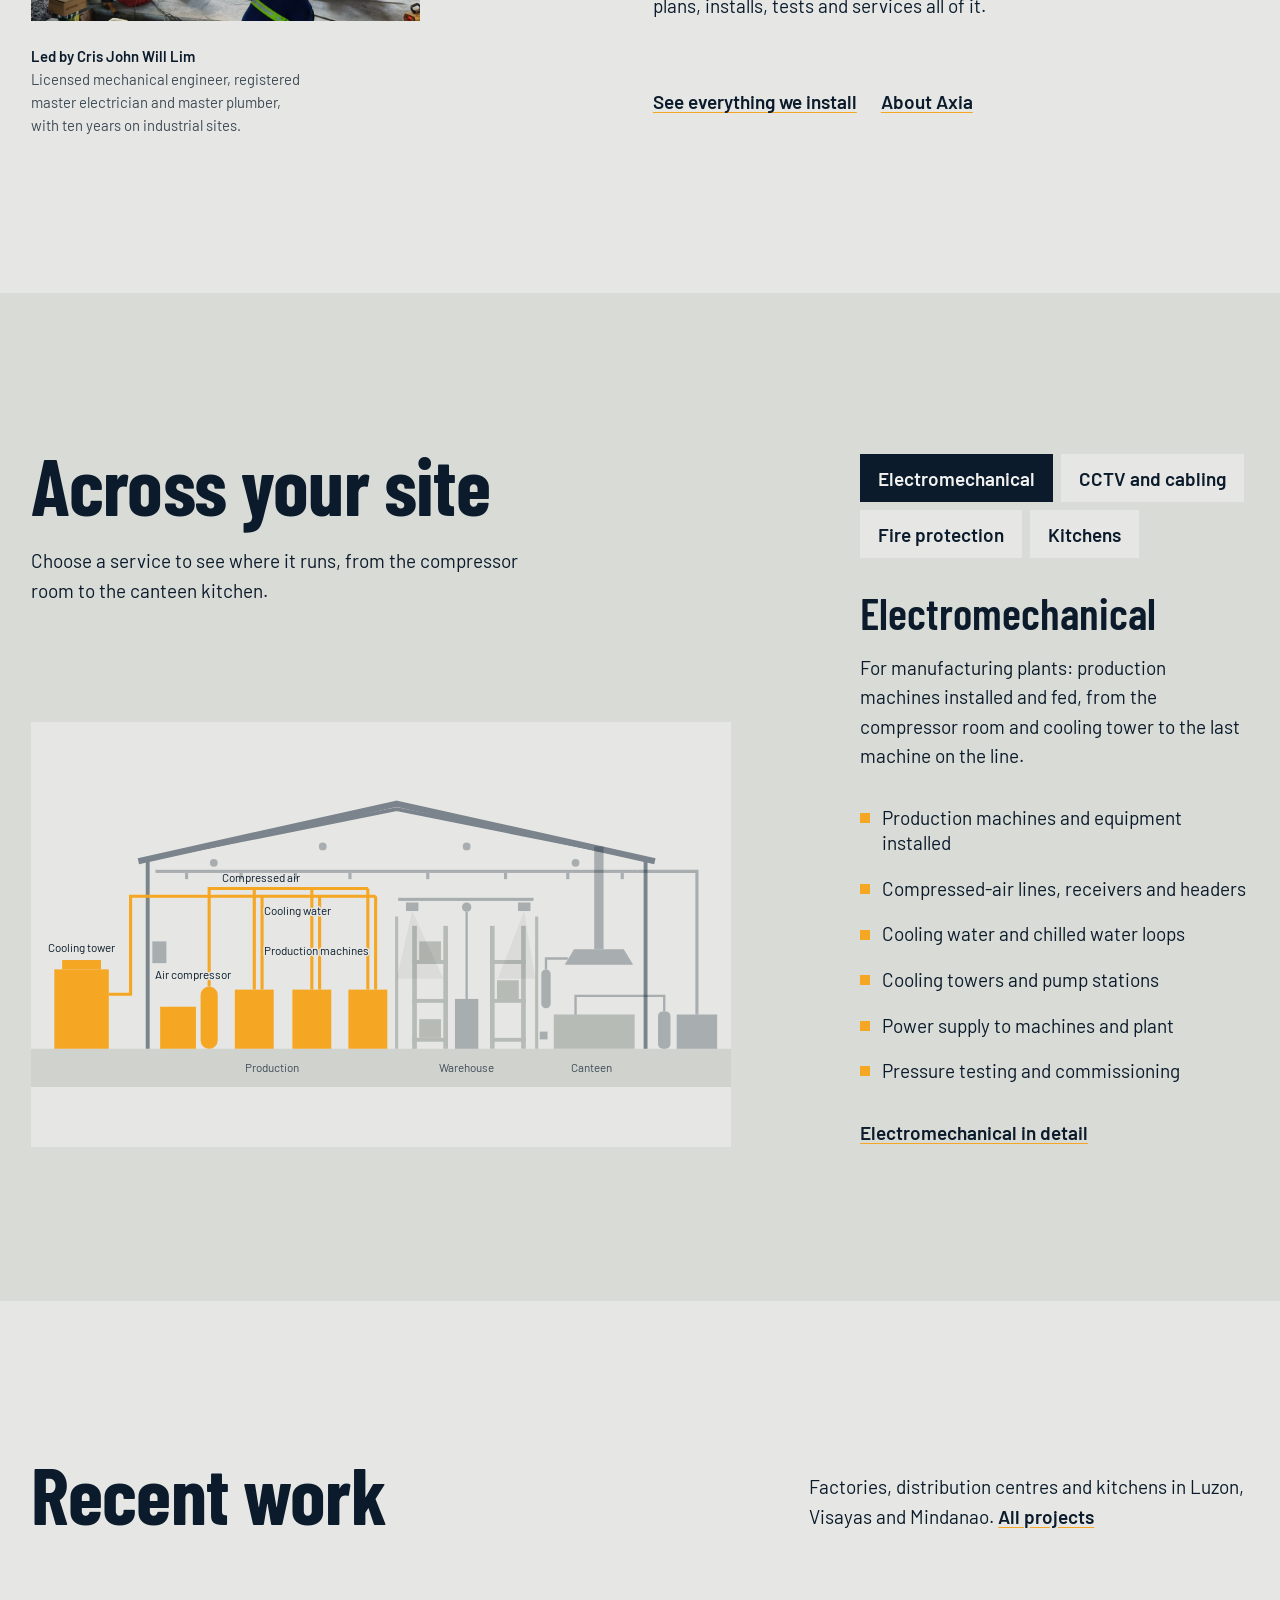
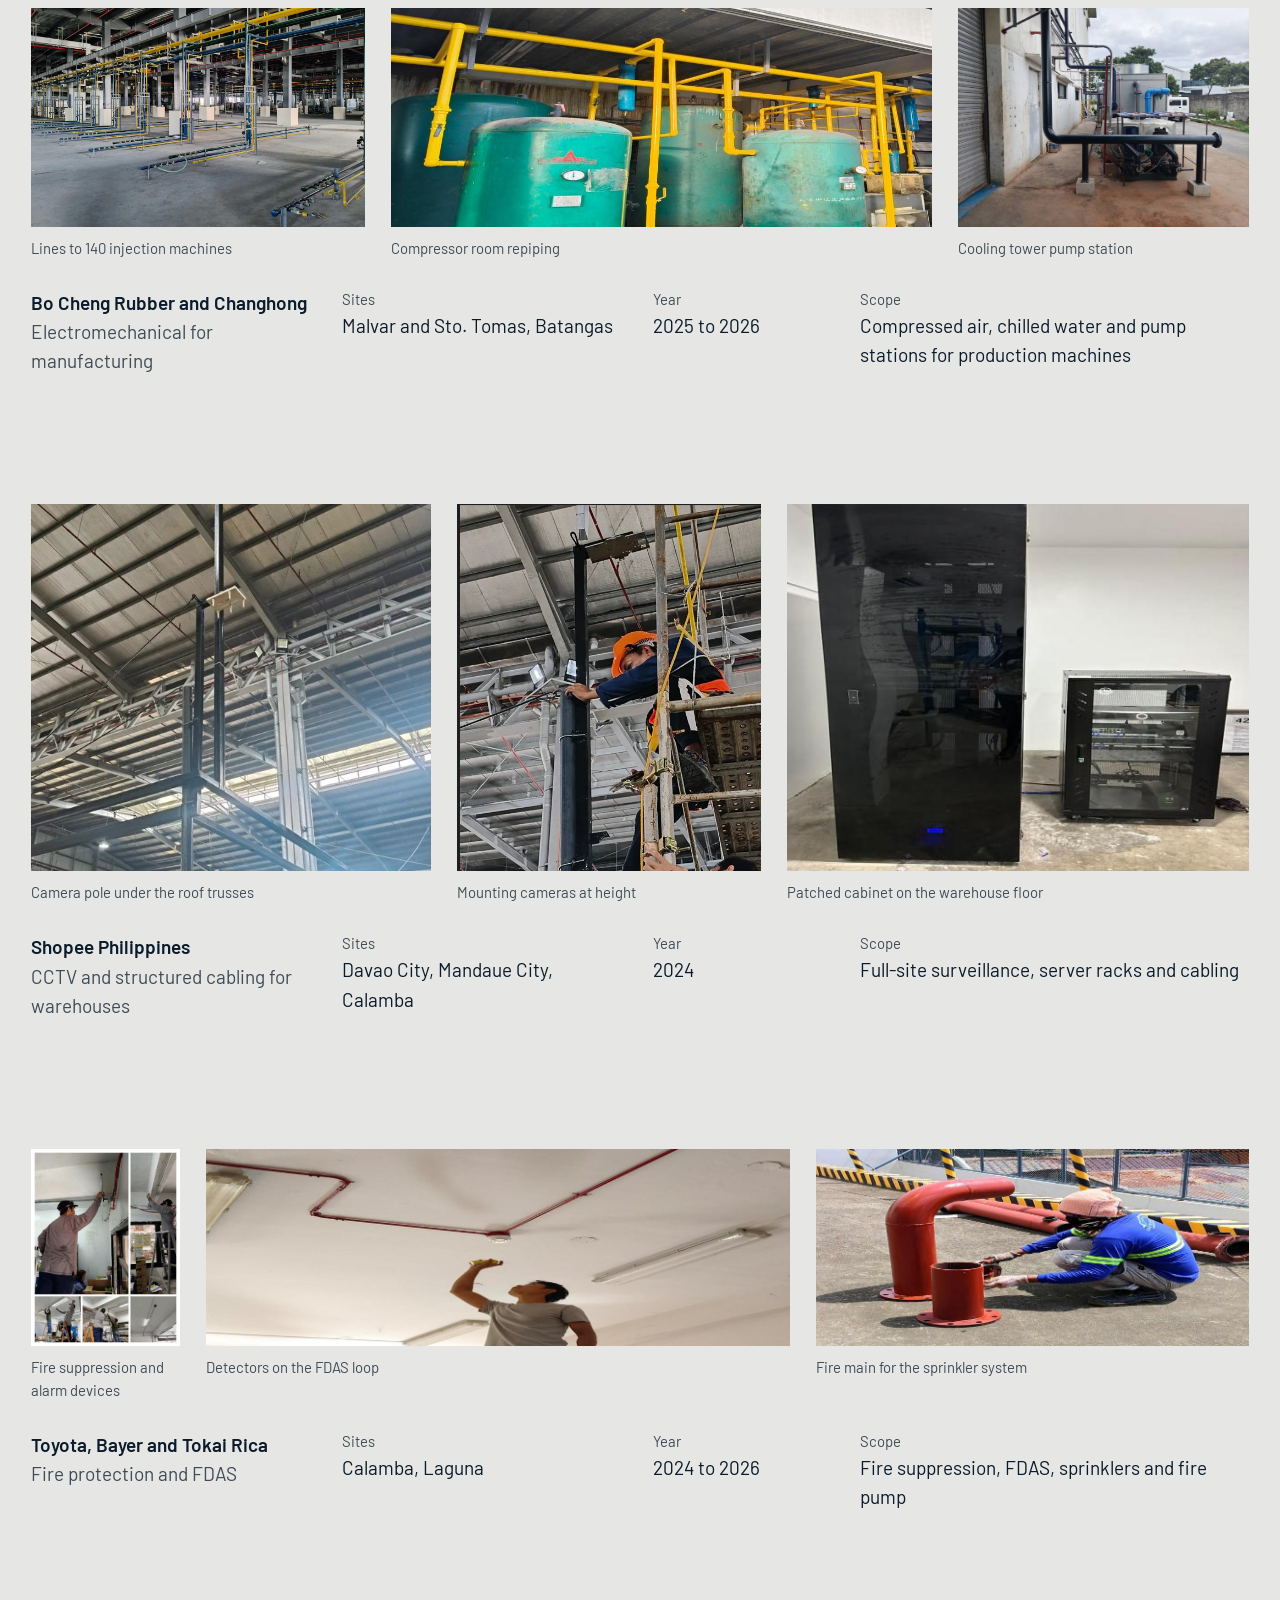
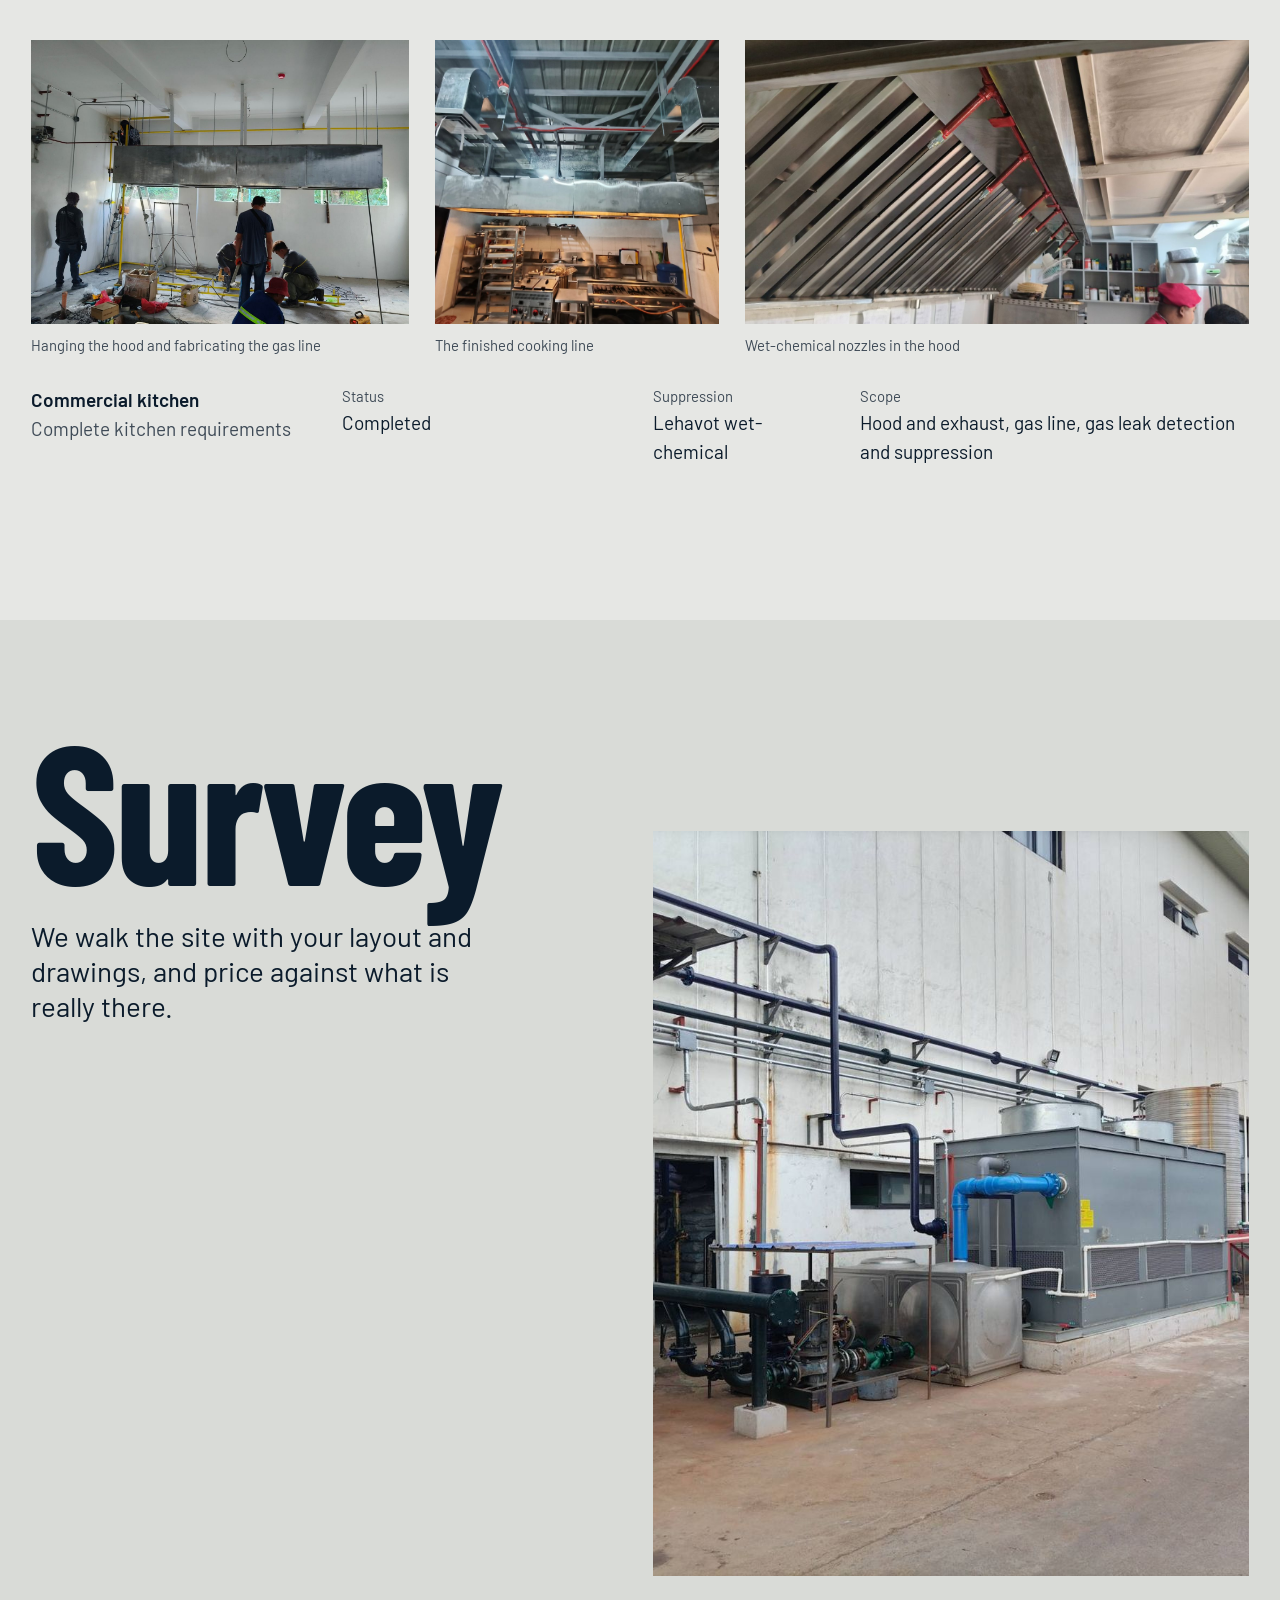
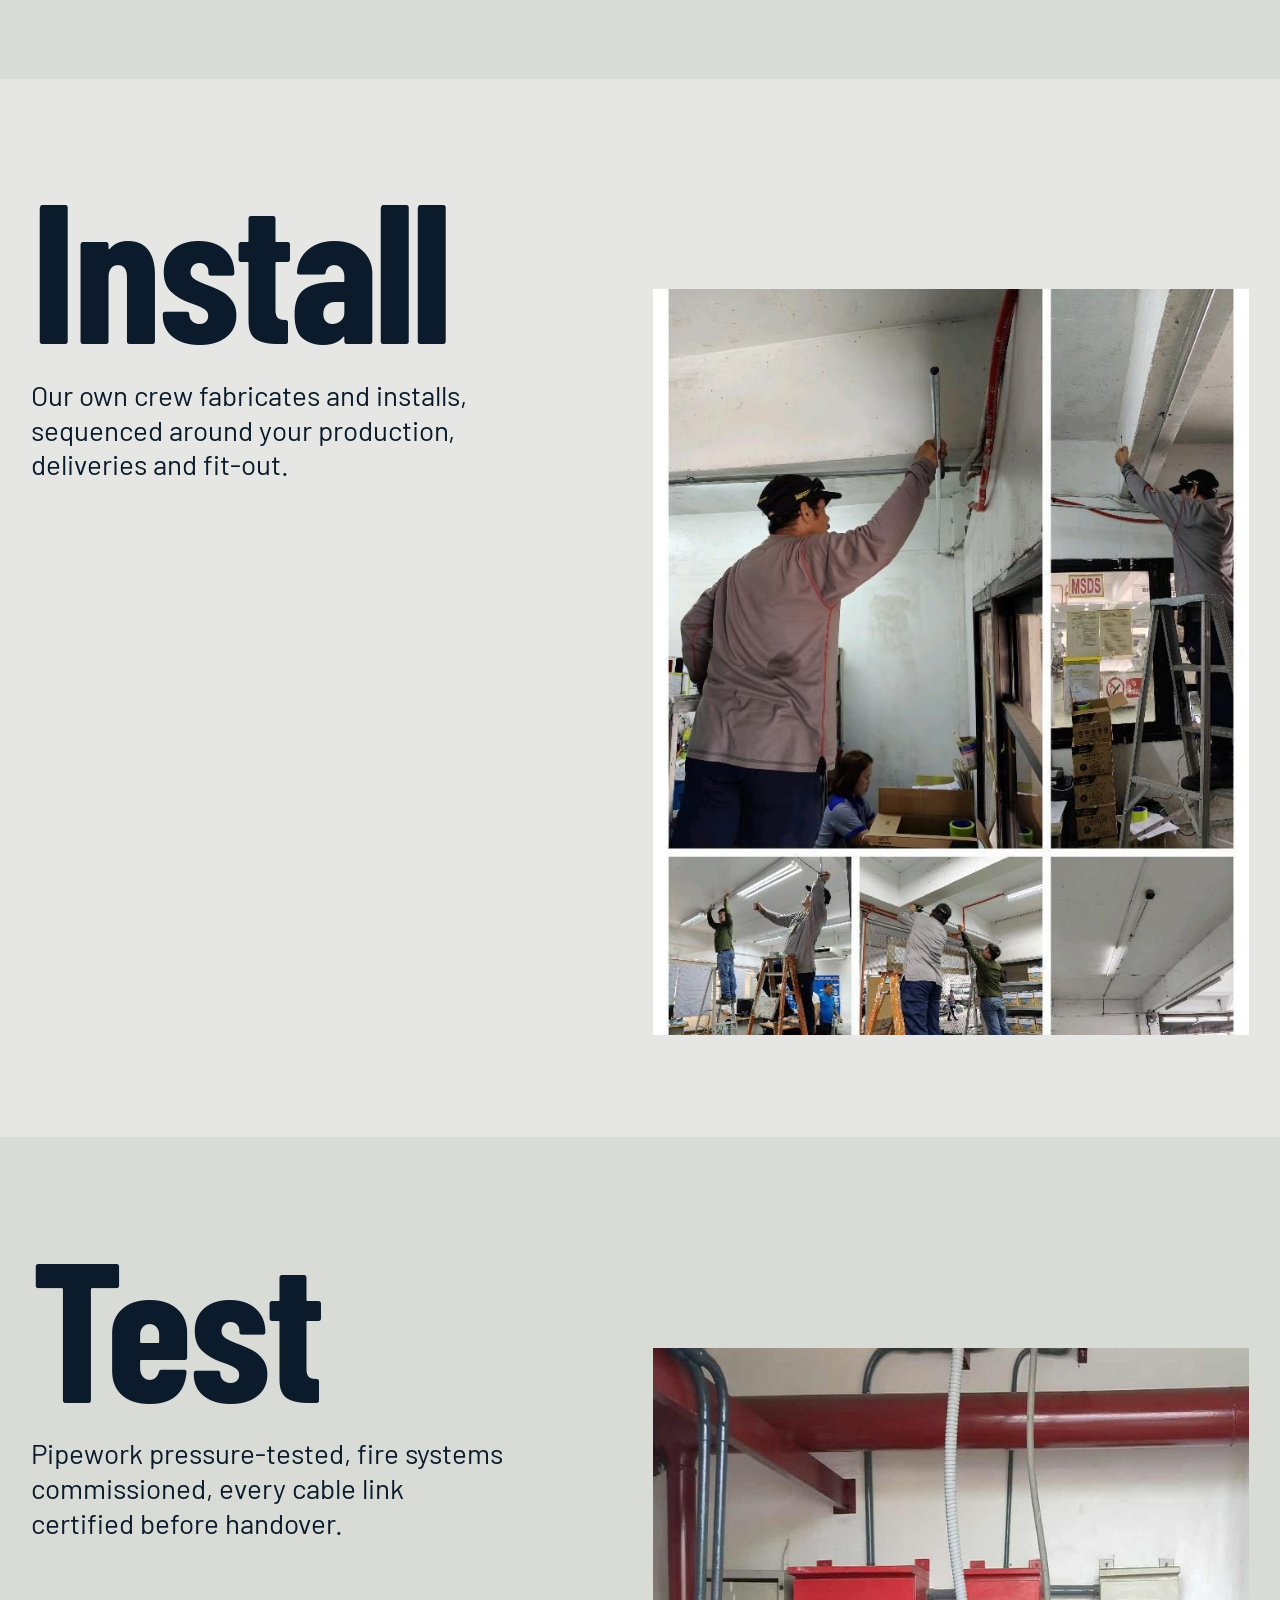
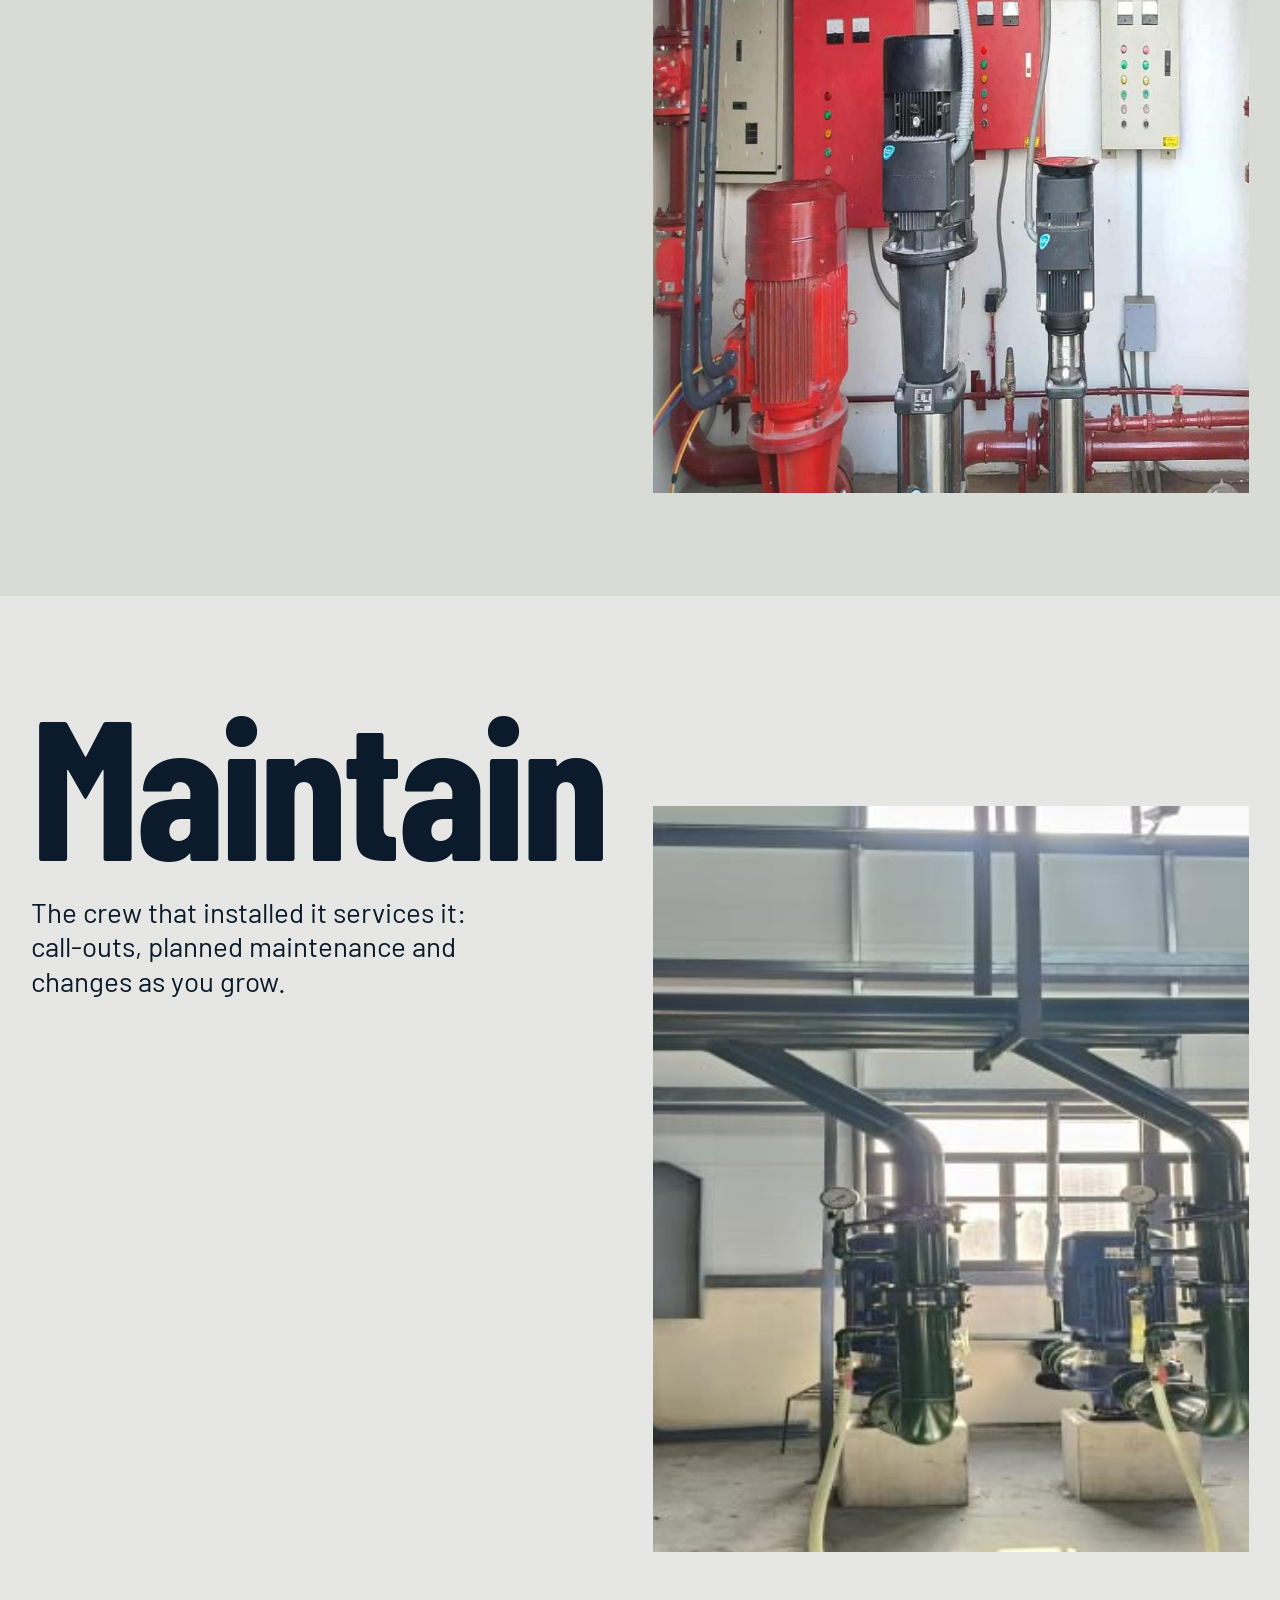
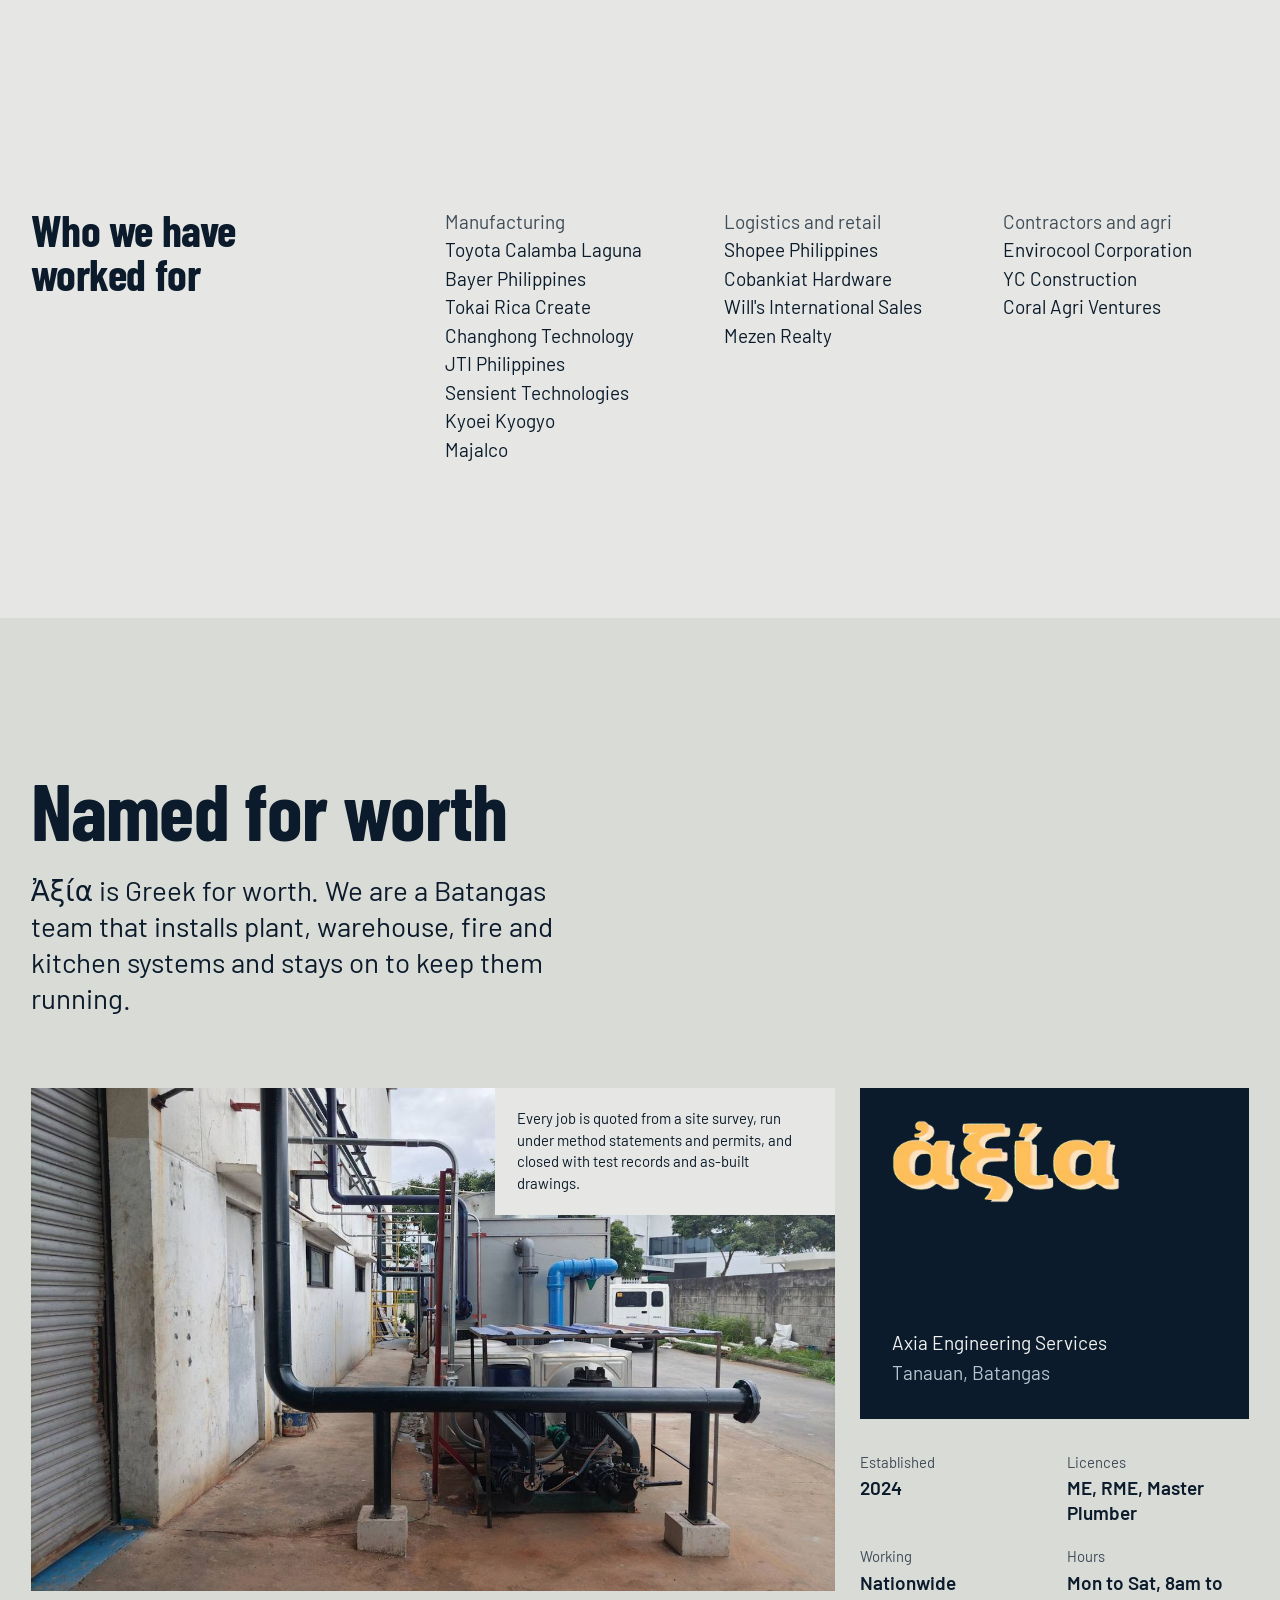
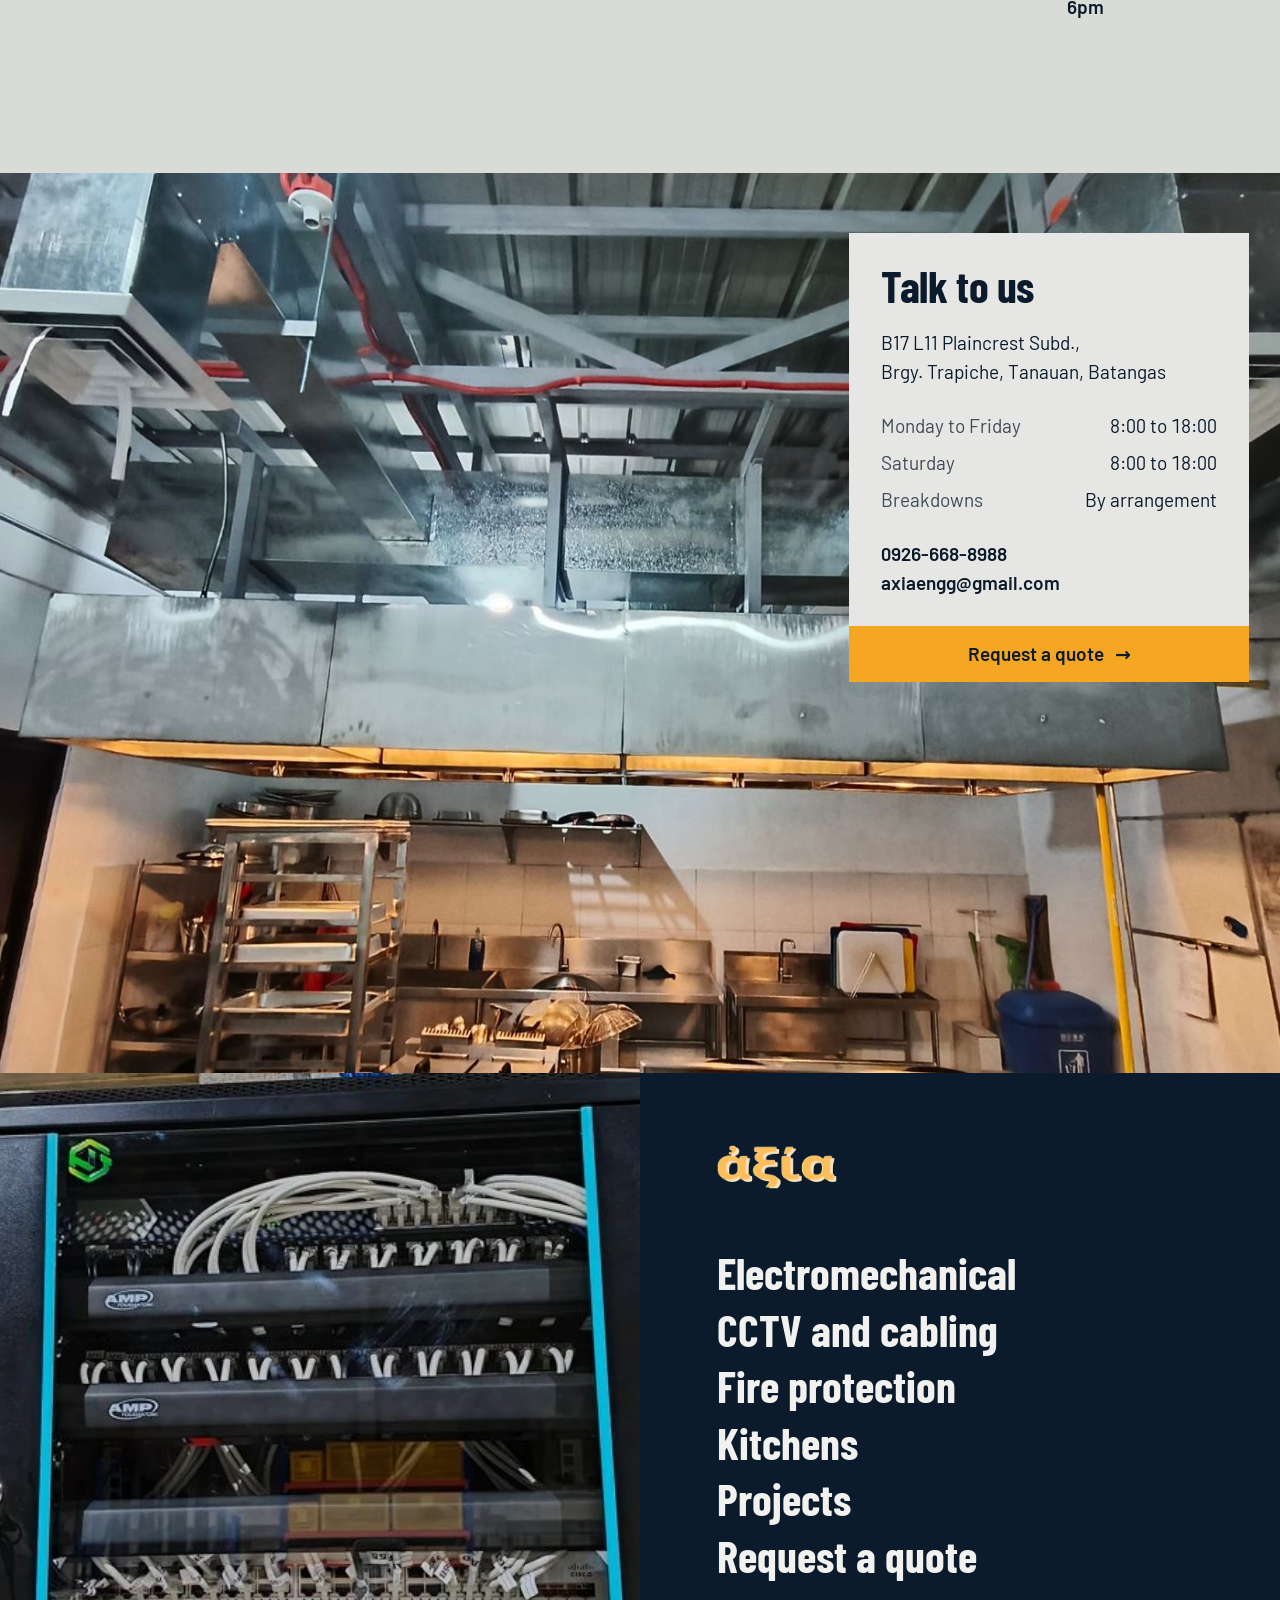
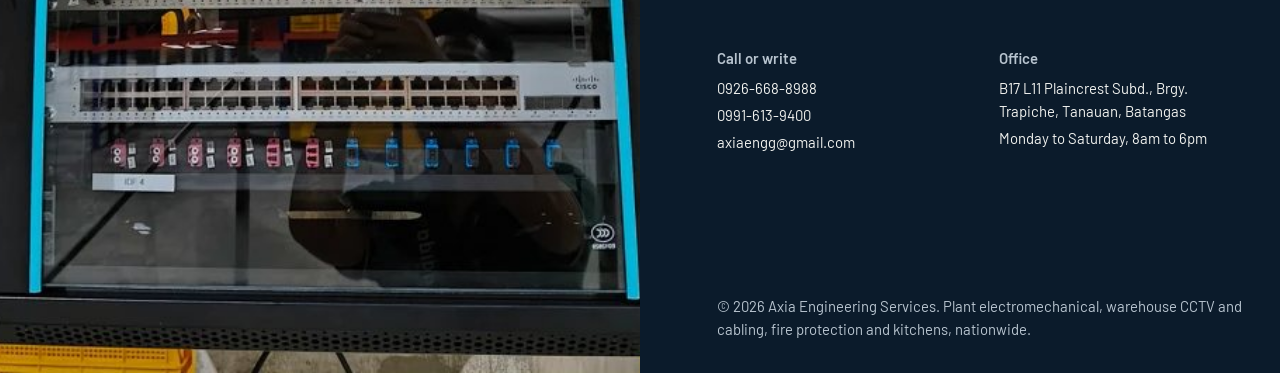
==== commit de6b2d20: "Remove project locations from photo captions Captions and alt text under project photos now describe" ====
--- a/index.html
+++ b/index.html
@@ -249,8 +249,8 @@
 
   <article class="project" id="h-plant" data-sys="em" aria-labelledby="h-plant-t">
     <div class="strip" data-reveal aria-label="Bo Cheng Rubber and Changhong photos" data-zoom>
-      <figure style="--r: 1.529"><div class="frame"><img src="assets/img/projects/bo-cheng-chilled-water.jpg" alt="Chilled water and compressed-air lines dropped to rows of machine bays" width="1200" height="785" loading="lazy"></div><figcaption>Lines to 140 injection machines, Malvar</figcaption></figure>
-      <figure style="--r: 2.474"><div class="frame"><img src="assets/img/projects/changhong-compressor-room.jpg" alt="Compressor room with green receiver tanks and yellow air lines" width="1012" height="409" loading="lazy"></div><figcaption>Compressor room repiping, Sto. Tomas</figcaption></figure>
+      <figure style="--r: 1.529"><div class="frame"><img src="assets/img/projects/bo-cheng-chilled-water.jpg" alt="Chilled water and compressed-air lines dropped to rows of machine bays" width="1200" height="785" loading="lazy"></div><figcaption>Lines to 140 injection machines</figcaption></figure>
+      <figure style="--r: 2.474"><div class="frame"><img src="assets/img/projects/changhong-compressor-room.jpg" alt="Compressor room with green receiver tanks and yellow air lines" width="1012" height="409" loading="lazy"></div><figcaption>Compressor room repiping</figcaption></figure>
       <figure style="--r: 1.333"><div class="frame"><img src="assets/img/projects/cooling-towers-pumps.jpg" alt="Twin-pump skid and pipework beside a cooling tower" width="1400" height="1050" loading="lazy"></div><figcaption>Cooling tower pump station</figcaption></figure>
     </div>
     <dl class="facts grid wrap" data-reveal>
@@ -263,9 +263,9 @@
 
   <article class="project" id="h-shopee" data-sys="cctv" aria-labelledby="h-shopee-t">
     <div class="strip" data-reveal aria-label="Shopee Philippines photos" data-zoom>
-      <figure style="--r: 1.090"><div class="frame"><img src="assets/img/projects/shopee-davao-cctv-1.jpg" alt="Pole-mounted CCTV camera beneath a warehouse roof" width="544" height="499" loading="lazy"></div><figcaption>Camera pole under the roof trusses, Davao City</figcaption></figure>
-      <figure style="--r: 0.829"><div class="frame"><img src="assets/img/projects/shopee-davao-cctv-2.jpg" alt="Technician mounting a camera at height from a scaffold" width="553" height="667" loading="lazy"></div><figcaption>Mounting at height, Davao City</figcaption></figure>
-      <figure style="--r: 1.259"><div class="frame"><img src="assets/img/projects/shopee-cebu-rack-1.jpg" alt="Wall cabinet on a warehouse column with blue patch cables" width="515" height="409" loading="lazy"></div><figcaption>Patched cabinet on the warehouse floor, Mandaue City</figcaption></figure>
+      <figure style="--r: 1.090"><div class="frame"><img src="assets/img/projects/shopee-davao-cctv-1.jpg" alt="Pole-mounted CCTV camera beneath a warehouse roof" width="544" height="499" loading="lazy"></div><figcaption>Camera pole under the roof trusses</figcaption></figure>
+      <figure style="--r: 0.829"><div class="frame"><img src="assets/img/projects/shopee-davao-cctv-2.jpg" alt="Technician mounting a camera at height from a scaffold" width="553" height="667" loading="lazy"></div><figcaption>Mounting cameras at height</figcaption></figure>
+      <figure style="--r: 1.259"><div class="frame"><img src="assets/img/projects/shopee-cebu-rack-1.jpg" alt="Wall cabinet on a warehouse column with blue patch cables" width="515" height="409" loading="lazy"></div><figcaption>Patched cabinet on the warehouse floor</figcaption></figure>
     </div>
     <dl class="facts grid wrap" data-reveal>
       <div class="facts__name"><dt class="visually-hidden">Project</dt><dd id="h-shopee-t">Shopee Philippines <span>CCTV and structured cabling for warehouses</span></dd></div>
@@ -277,9 +277,9 @@
 
   <article class="project" id="h-fire" data-sys="fire" aria-labelledby="h-fire-t">
     <div class="strip" data-reveal aria-label="Toyota, Bayer and Tokai Rica photos" data-zoom>
-      <figure style="--r: 0.758"><div class="frame"><img src="assets/img/projects/toyota-fire-suppression.jpg" alt="Technicians installing fire suppression pipework and alarm devices at Toyota Calamba Laguna" width="727" height="959" loading="lazy"></div><figcaption>Fire suppression and alarm devices, Toyota</figcaption></figure>
-      <figure style="--r: 2.963"><div class="frame"><img src="assets/img/projects/bayer-fdas.jpg" alt="Technician fitting a ceiling-mounted detector on the fire alarm loop at Bayer Canlubang" width="1200" height="405" loading="lazy"></div><figcaption>Detectors on the FDAS loop, Bayer Canlubang</figcaption></figure>
-      <figure style="--r: 2.196"><div class="frame"><img src="assets/img/projects/tokai-rica-sprinkler.jpg" alt="Red fire main pipework being prepared at Tokai Rica Create Philippines" width="898" height="409" loading="lazy"></div><figcaption>Fire main for the sprinkler system, Tokai Rica</figcaption></figure>
+      <figure style="--r: 0.758"><div class="frame"><img src="assets/img/projects/toyota-fire-suppression.jpg" alt="Technicians installing fire suppression pipework and alarm devices" width="727" height="959" loading="lazy"></div><figcaption>Fire suppression and alarm devices</figcaption></figure>
+      <figure style="--r: 2.963"><div class="frame"><img src="assets/img/projects/bayer-fdas.jpg" alt="Technician fitting a ceiling-mounted detector on the fire alarm loop" width="1200" height="405" loading="lazy"></div><figcaption>Detectors on the FDAS loop</figcaption></figure>
+      <figure style="--r: 2.196"><div class="frame"><img src="assets/img/projects/tokai-rica-sprinkler.jpg" alt="Red fire main pipework being prepared" width="898" height="409" loading="lazy"></div><figcaption>Fire main for the sprinkler system</figcaption></figure>
     </div>
     <dl class="facts grid wrap" data-reveal>
       <div class="facts__name"><dt class="visually-hidden">Project</dt><dd id="h-fire-t">Toyota, Bayer and Tokai Rica <span>Fire protection and FDAS</span></dd></div>
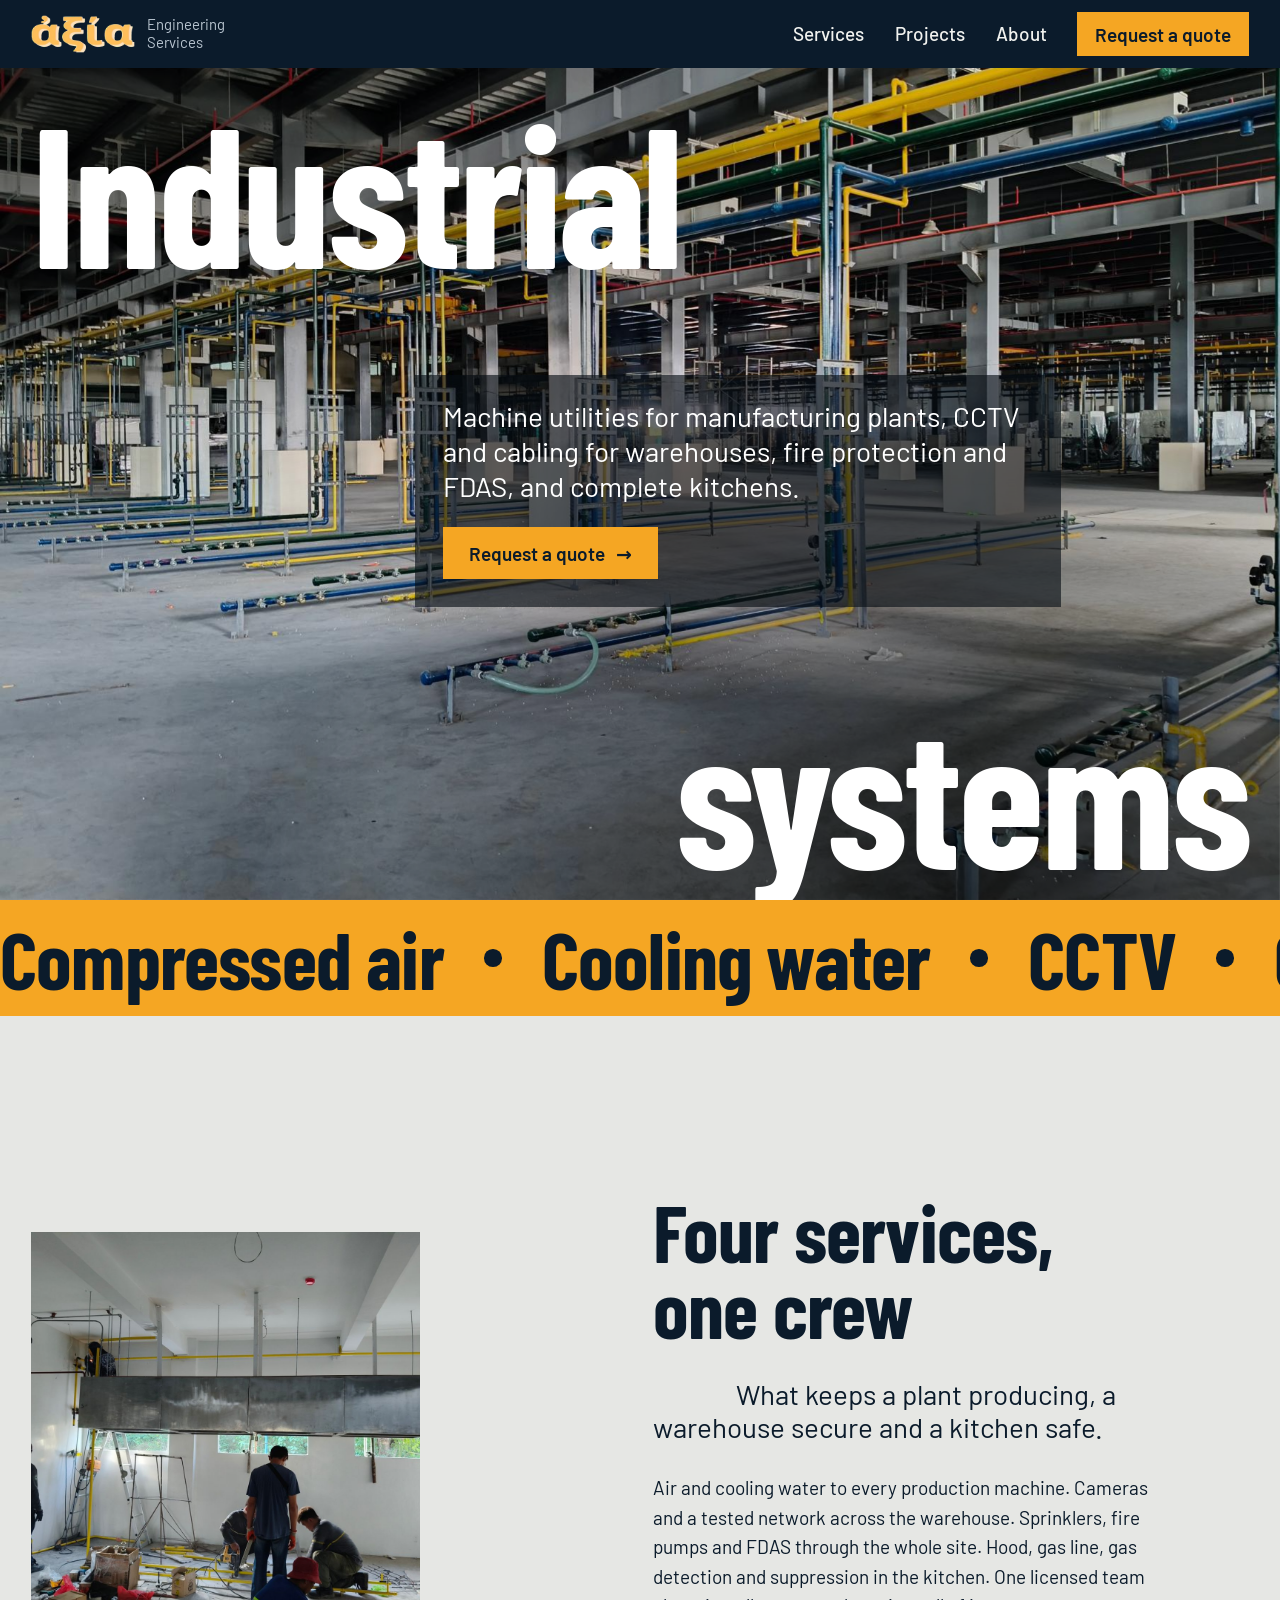
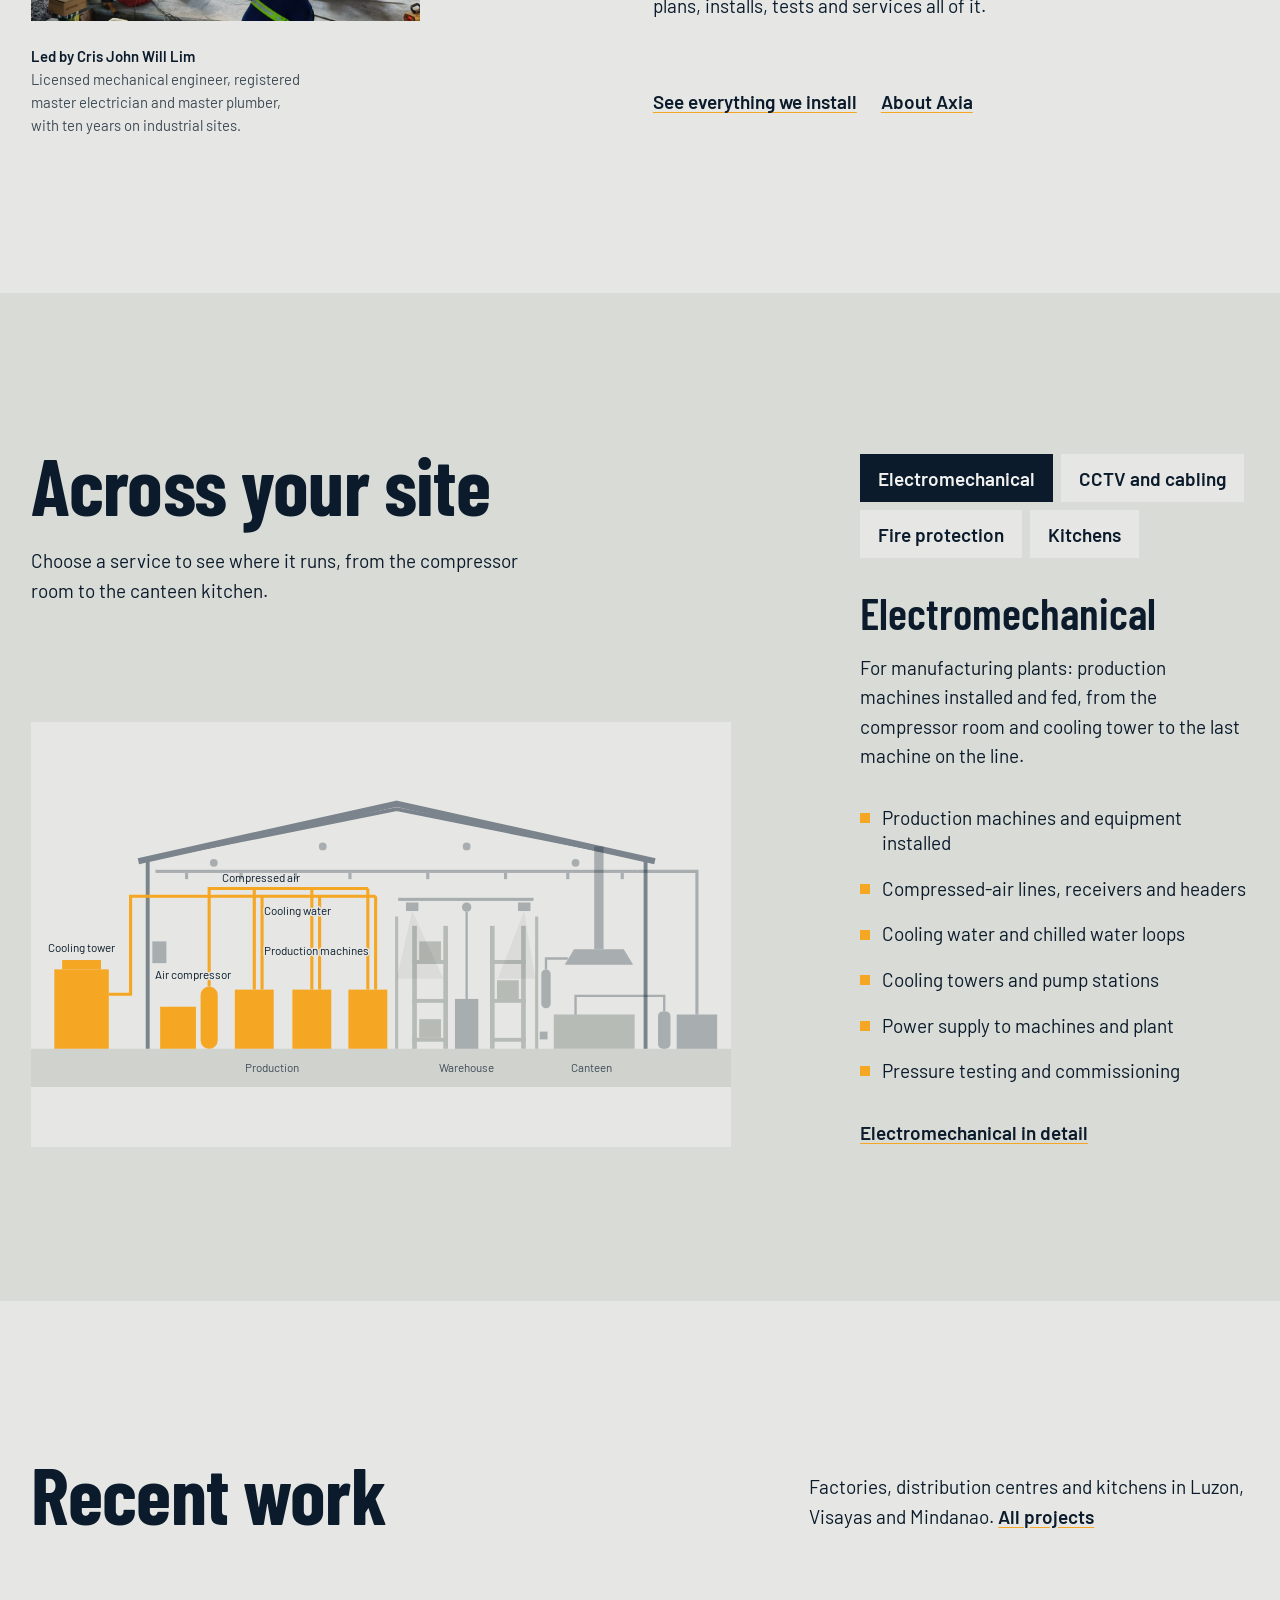
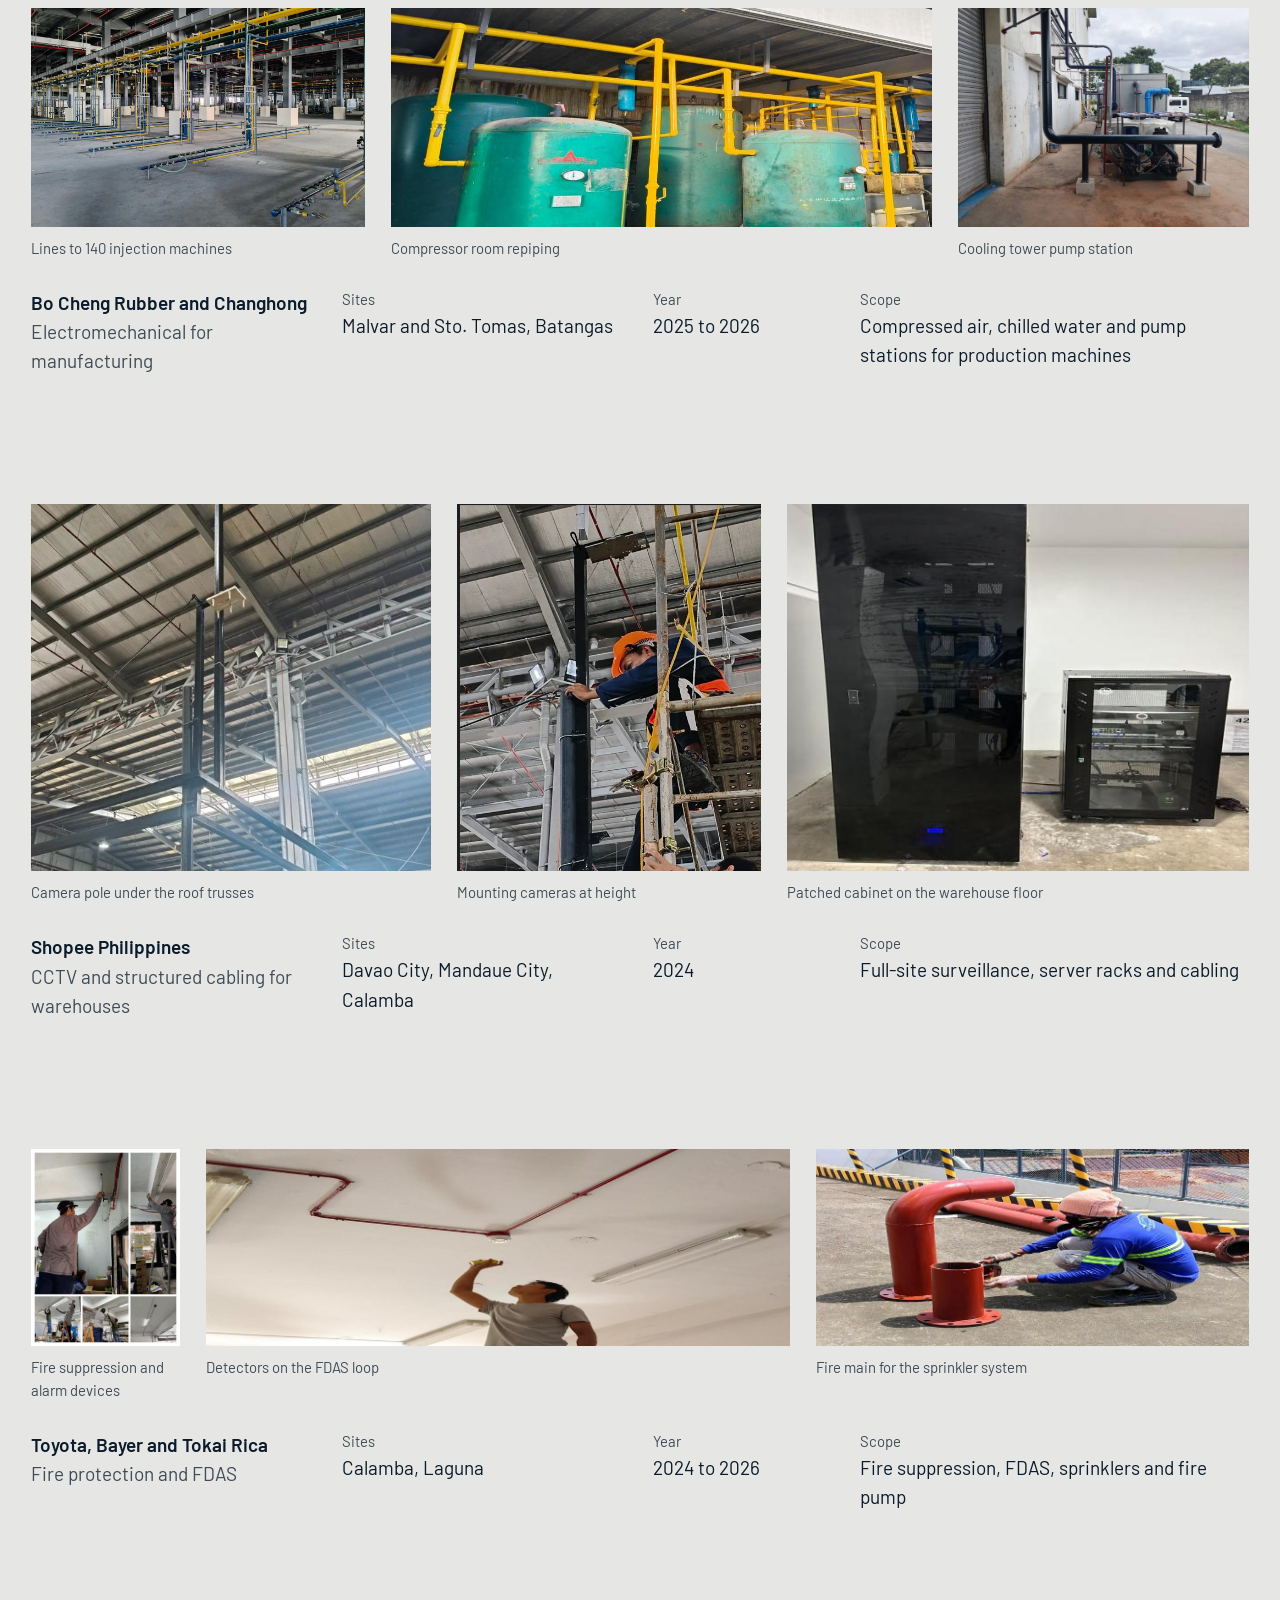
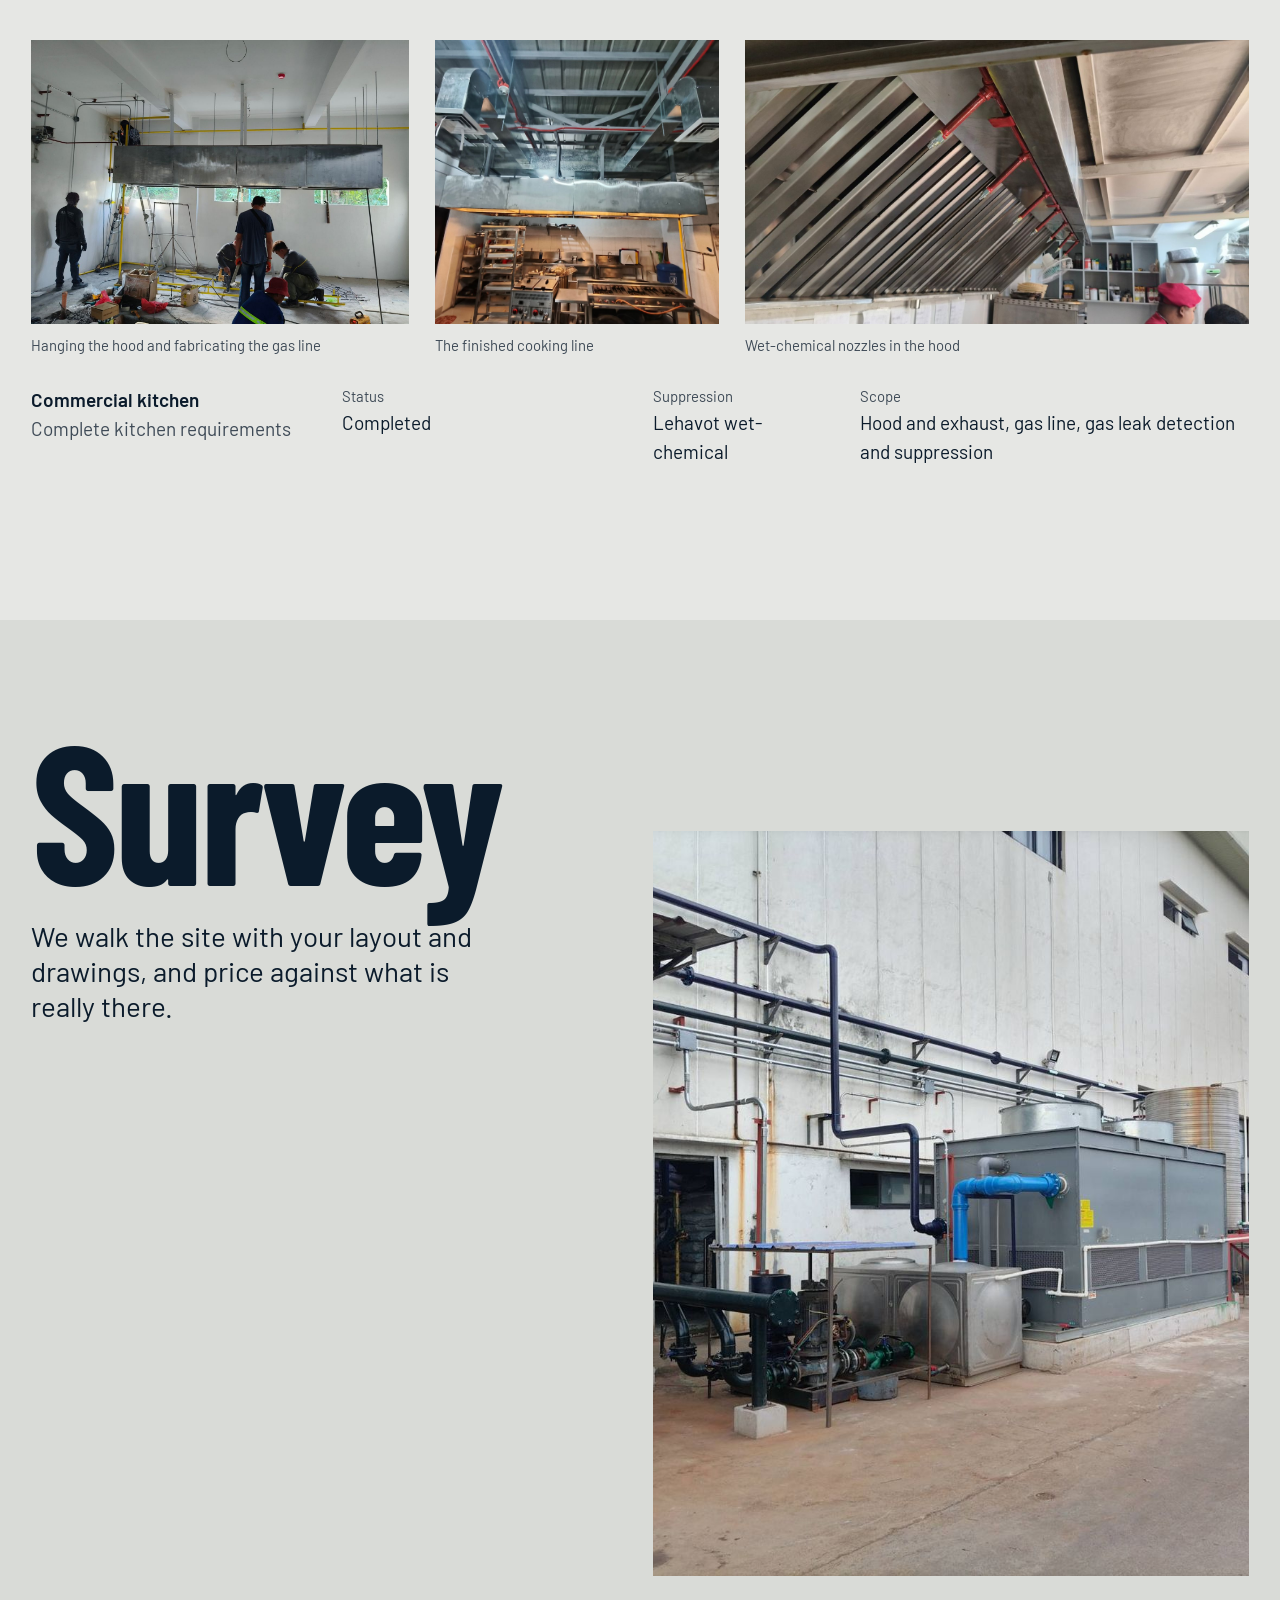
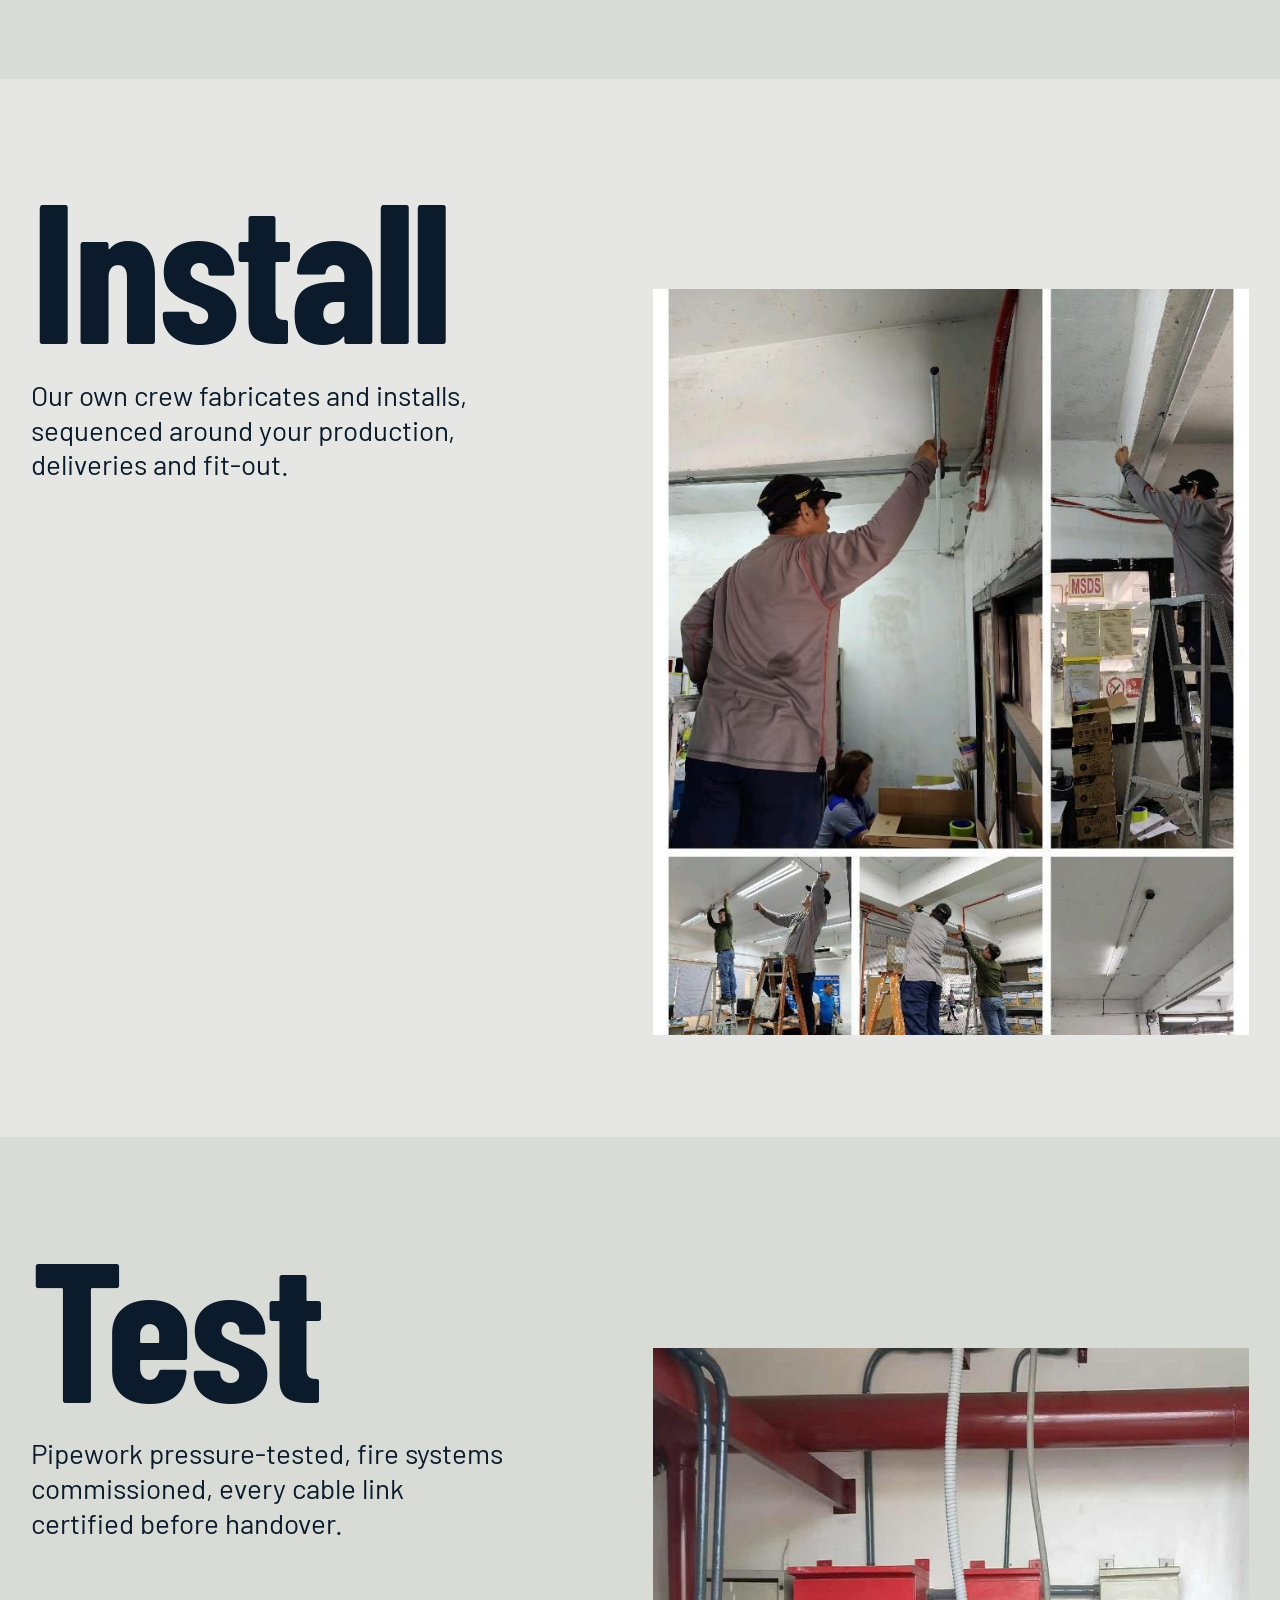
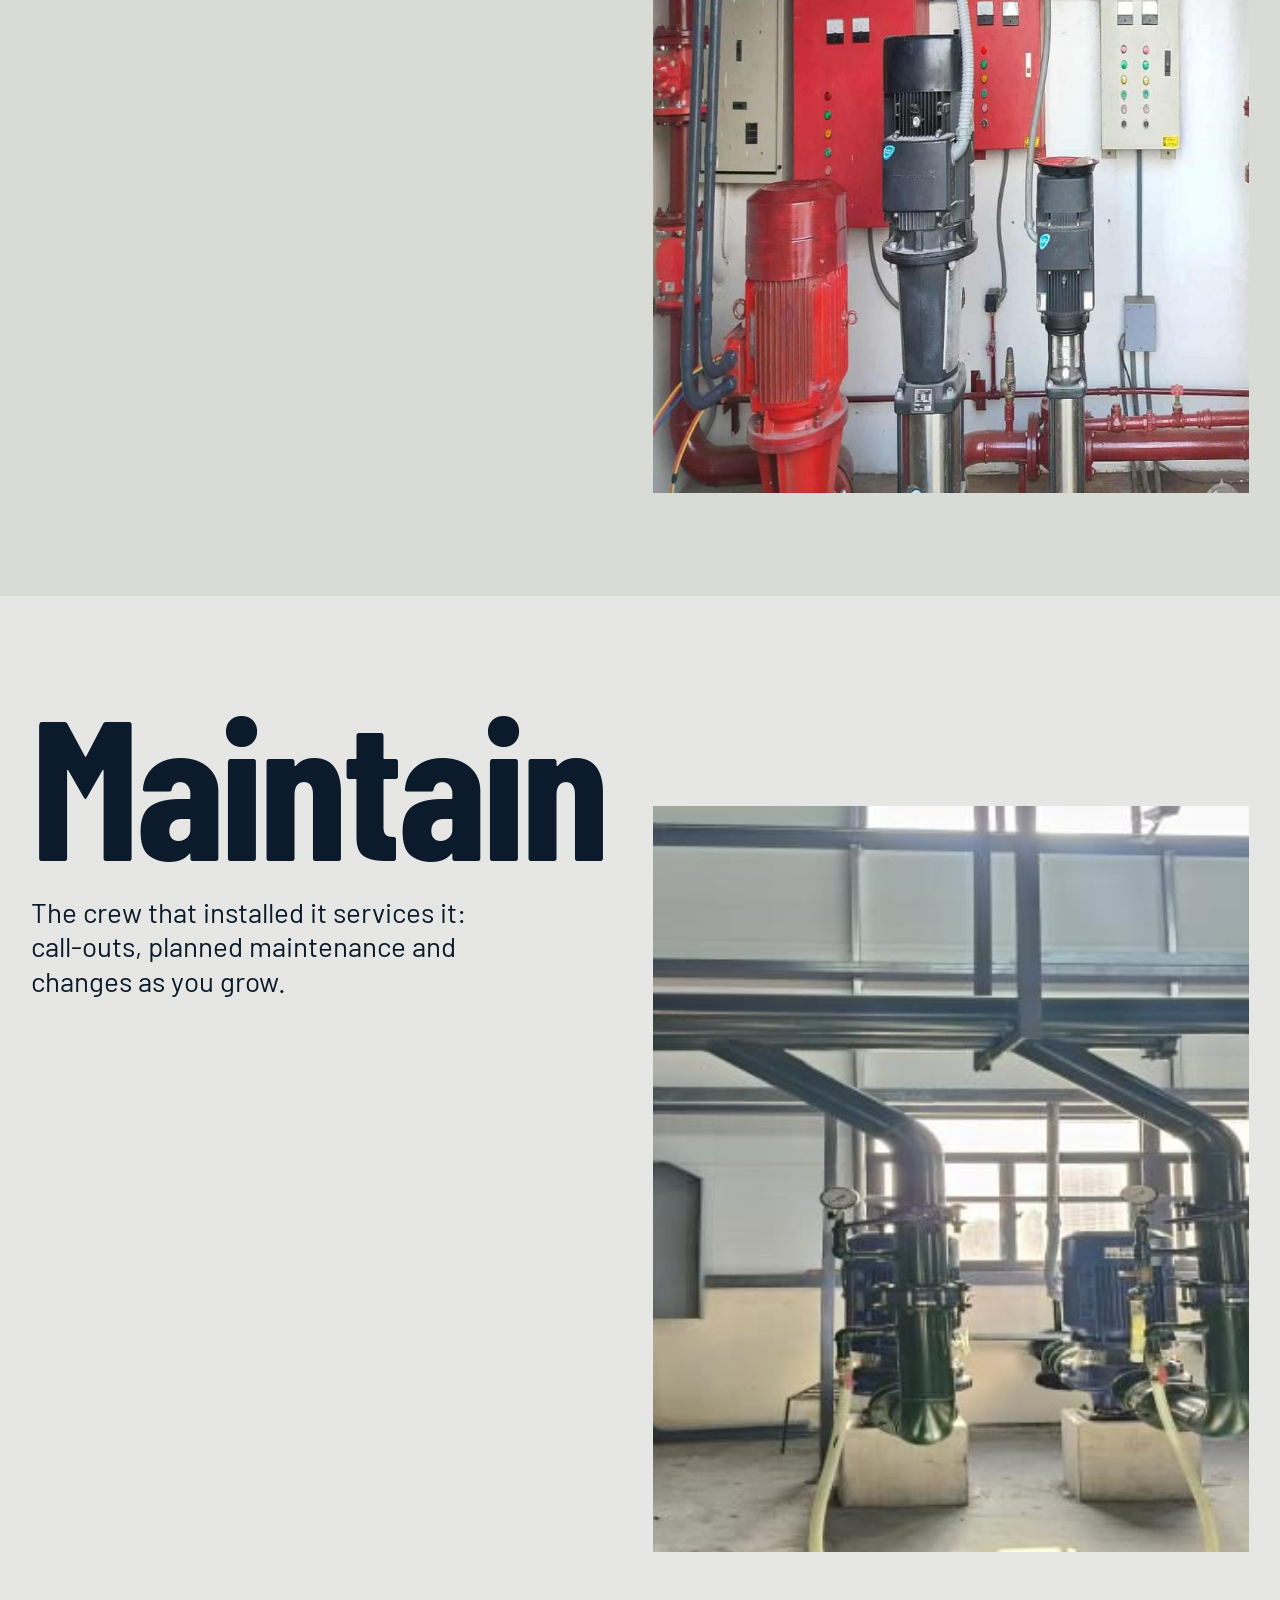
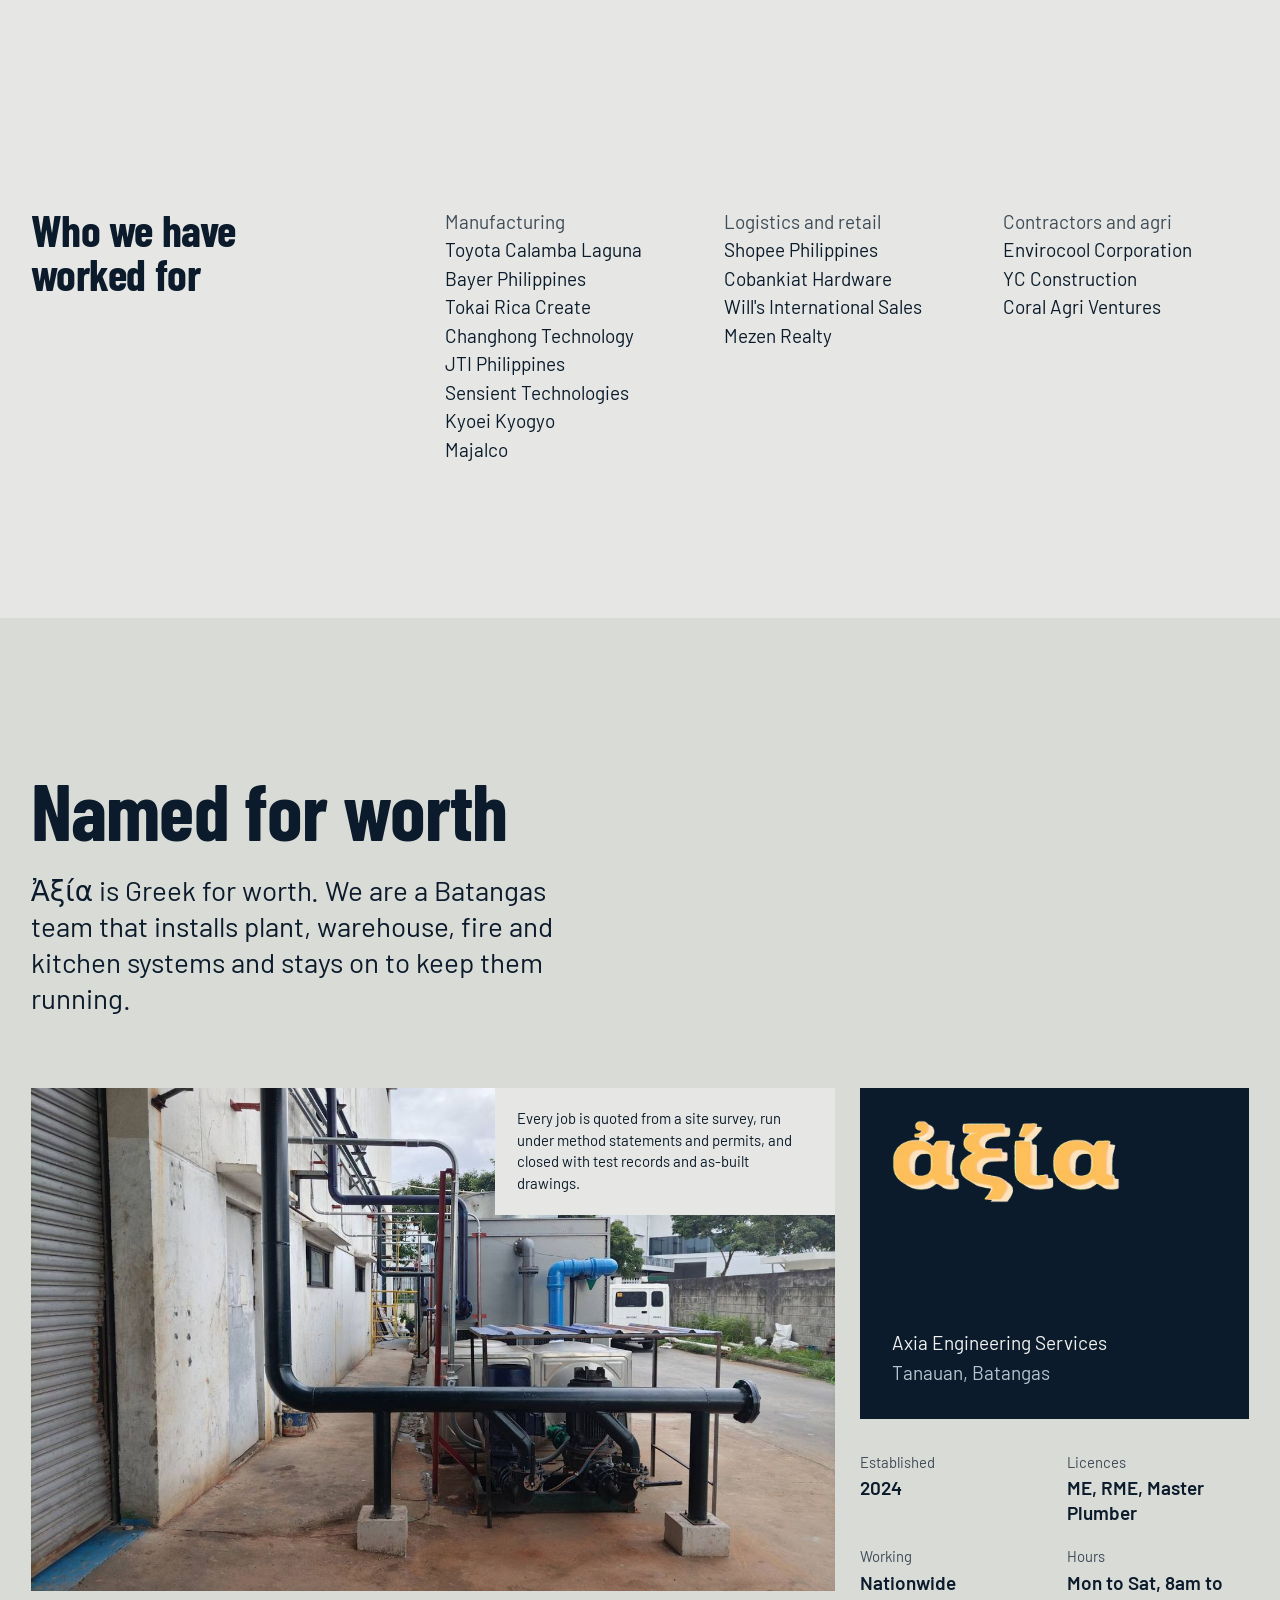
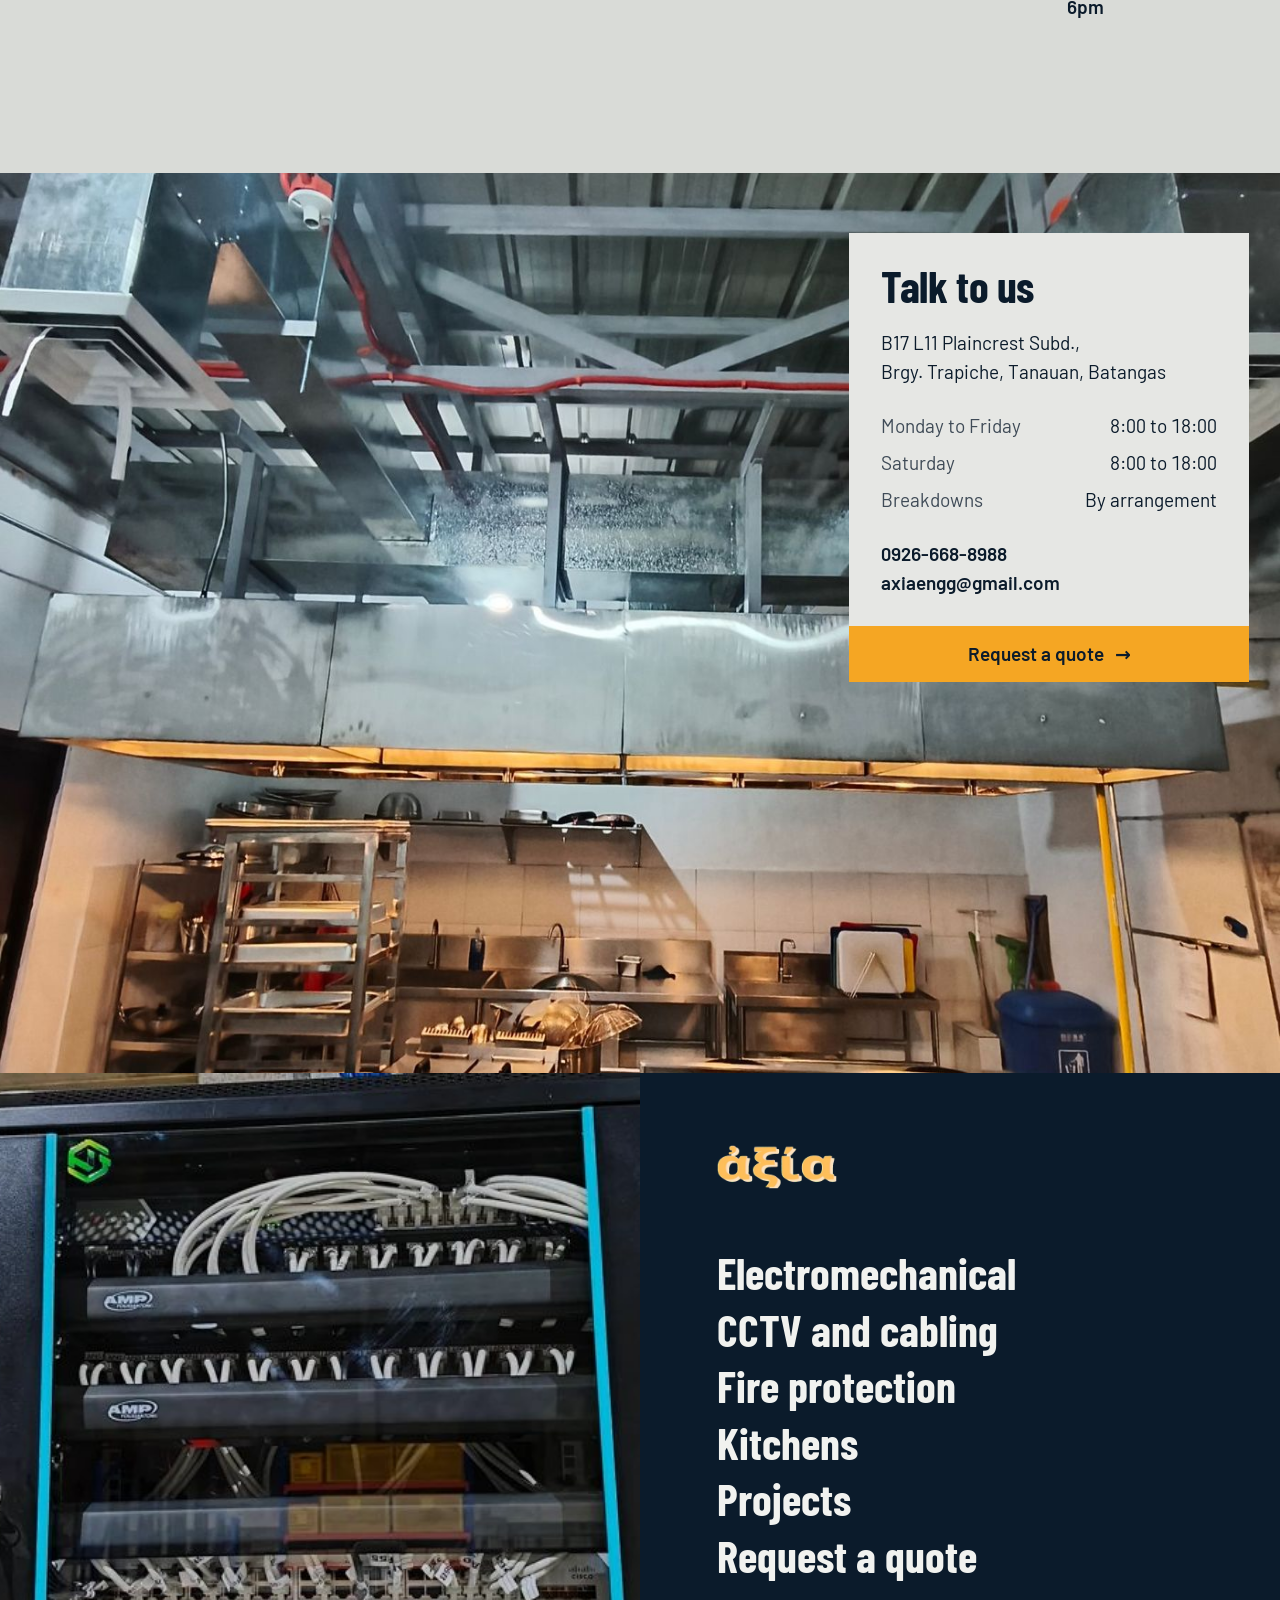
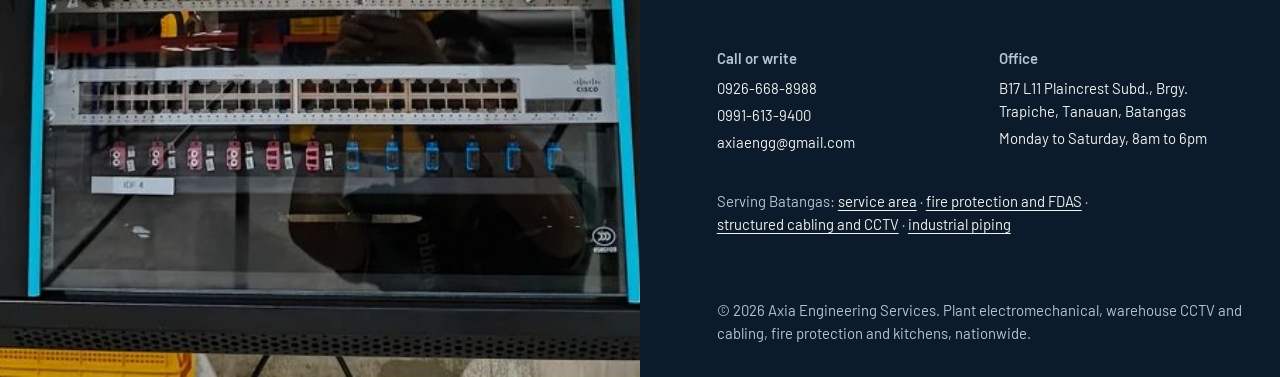
==== commit 0ac02431: "Add Batangas local SEO pages and business schema - New landing pages: batangas.html, fire-protection" ====
--- a/index.html
+++ b/index.html
@@ -5,18 +5,123 @@
 <meta name="viewport" content="width=device-width, initial-scale=1">
 <title>Axia Engineering Services — Electromechanical, CCTV & Cabling, Fire Protection, Kitchens</title>
 <meta name="description" content="Axia installs production machine utilities for manufacturing plants, CCTV and structured cabling for warehouses, fire protection and FDAS, and complete kitchens. Based in Tanauan, Batangas.">
+<link rel="canonical" href="https://axiaengg-hash.github.io/Axi-Website/">
 <meta name="theme-color" content="#0b1b2b">
 <meta property="og:title" content="Axia Engineering Services — Electromechanical, CCTV & Cabling, Fire Protection, Kitchens">
 <meta property="og:description" content="Axia installs production machine utilities for manufacturing plants, CCTV and structured cabling for warehouses, fire protection and FDAS, and complete kitchens. Based in Tanauan, Batangas.">
 <meta property="og:type" content="website">
-<meta property="og:image" content="assets/img/hero.jpg">
+<meta property="og:url" content="https://axiaengg-hash.github.io/Axi-Website/">
+<meta property="og:image" content="https://axiaengg-hash.github.io/Axi-Website/assets/img/hero.jpg">
+<meta property="og:locale" content="en_PH">
 <link rel="icon" href="assets/img/favicon.png" type="image/png" sizes="64x64">
 <link rel="apple-touch-icon" href="assets/img/apple-touch-icon.png">
 <link rel="preconnect" href="https://fonts.googleapis.com">
 <link rel="preconnect" href="https://fonts.gstatic.com" crossorigin>
 <link href="https://fonts.googleapis.com/css2?family=Barlow+Condensed:wght@600;700&family=Barlow:wght@400;500;600&display=swap" rel="stylesheet">
-<link rel="stylesheet" href="assets/css/styles.css?v=20261030b">
+<link rel="stylesheet" href="assets/css/styles.css?v=20261112">
 <script>document.documentElement.classList.add('js')</script>
+<script type="application/ld+json">
+{
+ "@context": "https://schema.org",
+ "@type": "GeneralContractor",
+ "@id": "https://axiaengg-hash.github.io/Axi-Website/#business",
+ "name": "Axia Engineering Services",
+ "alternateName": "MEPFS Engineering Services",
+ "url": "https://axiaengg-hash.github.io/Axi-Website/",
+ "logo": "https://axiaengg-hash.github.io/Axi-Website/assets/img/logo.png",
+ "image": "https://axiaengg-hash.github.io/Axi-Website/assets/img/hero.jpg",
+ "description": "Fire protection and FDAS, structured cabling and CCTV, industrial piping and plant electromechanical works, and complete kitchen requirements. Based in Tanauan, Batangas.",
+ "telephone": "+63-926-668-8988",
+ "email": "axiaengg@gmail.com",
+ "address": {
+  "@type": "PostalAddress",
+  "streetAddress": "B17 L11 Plaincrest Subd., Brgy. Trapiche",
+  "addressLocality": "Tanauan City",
+  "addressRegion": "Batangas",
+  "addressCountry": "PH"
+ },
+ "openingHoursSpecification": [
+  {
+   "@type": "OpeningHoursSpecification",
+   "dayOfWeek": [
+    "Monday",
+    "Tuesday",
+    "Wednesday",
+    "Thursday",
+    "Friday",
+    "Saturday"
+   ],
+   "opens": "08:00",
+   "closes": "18:00"
+  }
+ ],
+ "foundingDate": "2024",
+ "areaServed": [
+  {
+   "@type": "AdministrativeArea",
+   "name": "Batangas"
+  },
+  {
+   "@type": "AdministrativeArea",
+   "name": "Laguna"
+  },
+  {
+   "@type": "AdministrativeArea",
+   "name": "Cavite"
+  },
+  {
+   "@type": "AdministrativeArea",
+   "name": "Metro Manila"
+  }
+ ],
+ "hasOfferCatalog": {
+  "@type": "OfferCatalog",
+  "name": "Services",
+  "itemListElement": [
+   {
+    "@type": "Offer",
+    "itemOffered": {
+     "@type": "Service",
+     "name": "Fire protection and FDAS installation",
+     "url": "https://axiaengg-hash.github.io/Axi-Website/fire-protection-batangas.html"
+    }
+   },
+   {
+    "@type": "Offer",
+    "itemOffered": {
+     "@type": "Service",
+     "name": "Structured cabling and CCTV installation",
+     "url": "https://axiaengg-hash.github.io/Axi-Website/structured-cabling-batangas.html"
+    }
+   },
+   {
+    "@type": "Offer",
+    "itemOffered": {
+     "@type": "Service",
+     "name": "Industrial and process piping",
+     "url": "https://axiaengg-hash.github.io/Axi-Website/industrial-piping-batangas.html"
+    }
+   },
+   {
+    "@type": "Offer",
+    "itemOffered": {
+     "@type": "Service",
+     "name": "Plant electromechanical works",
+     "url": "https://axiaengg-hash.github.io/Axi-Website/services.html#electromechanical"
+    }
+   },
+   {
+    "@type": "Offer",
+    "itemOffered": {
+     "@type": "Service",
+     "name": "Complete kitchen requirements",
+     "url": "https://axiaengg-hash.github.io/Axi-Website/services.html#kitchen"
+    }
+   }
+  ]
+ }
+}
+</script>
 </head>
 <body>
 <a class="skip-link" href="#main">Skip to main content</a>
@@ -437,6 +542,7 @@
         <p>Monday to Saturday, 8am to 6pm</p>
       </div>
     </div>
+    <p class="footer-areas small">Serving Batangas: <a href="batangas.html">service area</a> · <a href="fire-protection-batangas.html">fire protection and FDAS</a> · <a href="structured-cabling-batangas.html">structured cabling and CCTV</a> · <a href="industrial-piping-batangas.html">industrial piping</a></p>
     <p class="legal">&copy; <span data-year>2026</span> Axia Engineering Services. Plant electromechanical, warehouse CCTV and cabling, fire protection and kitchens, nationwide.</p>
   </div>
 </footer>
--- a/assets/css/styles.css
+++ b/assets/css/styles.css
@@ -627,3 +627,11 @@
 }
 
 .steps img { width: 100%; aspect-ratio: 4 / 3; object-fit: cover; margin-bottom: 20px; }
+
+/* Batangas landing pages: service-area line in the footer, links inside scope lists and headings */
+.footer-areas { margin-top: 32px; color: var(--field-muted); max-width: 52ch; }
+.footer-areas a { color: var(--field-ink); text-decoration: underline; text-underline-offset: 3px; }
+.footer-areas a:hover, .footer-areas a:focus-visible { color: var(--accent); }
+.scope a, .chapter__lists h3 a { color: inherit; text-decoration: underline; text-decoration-thickness: 1px; text-underline-offset: 3px; }
+.scope a:hover, .scope a:focus-visible, .chapter__lists h3 a:hover { color: var(--accent-press); }
+.page-head--long h1 { font-size: clamp(3.25rem, 1.25rem + 6.2vw, 7.5rem); line-height: 0.9; }
